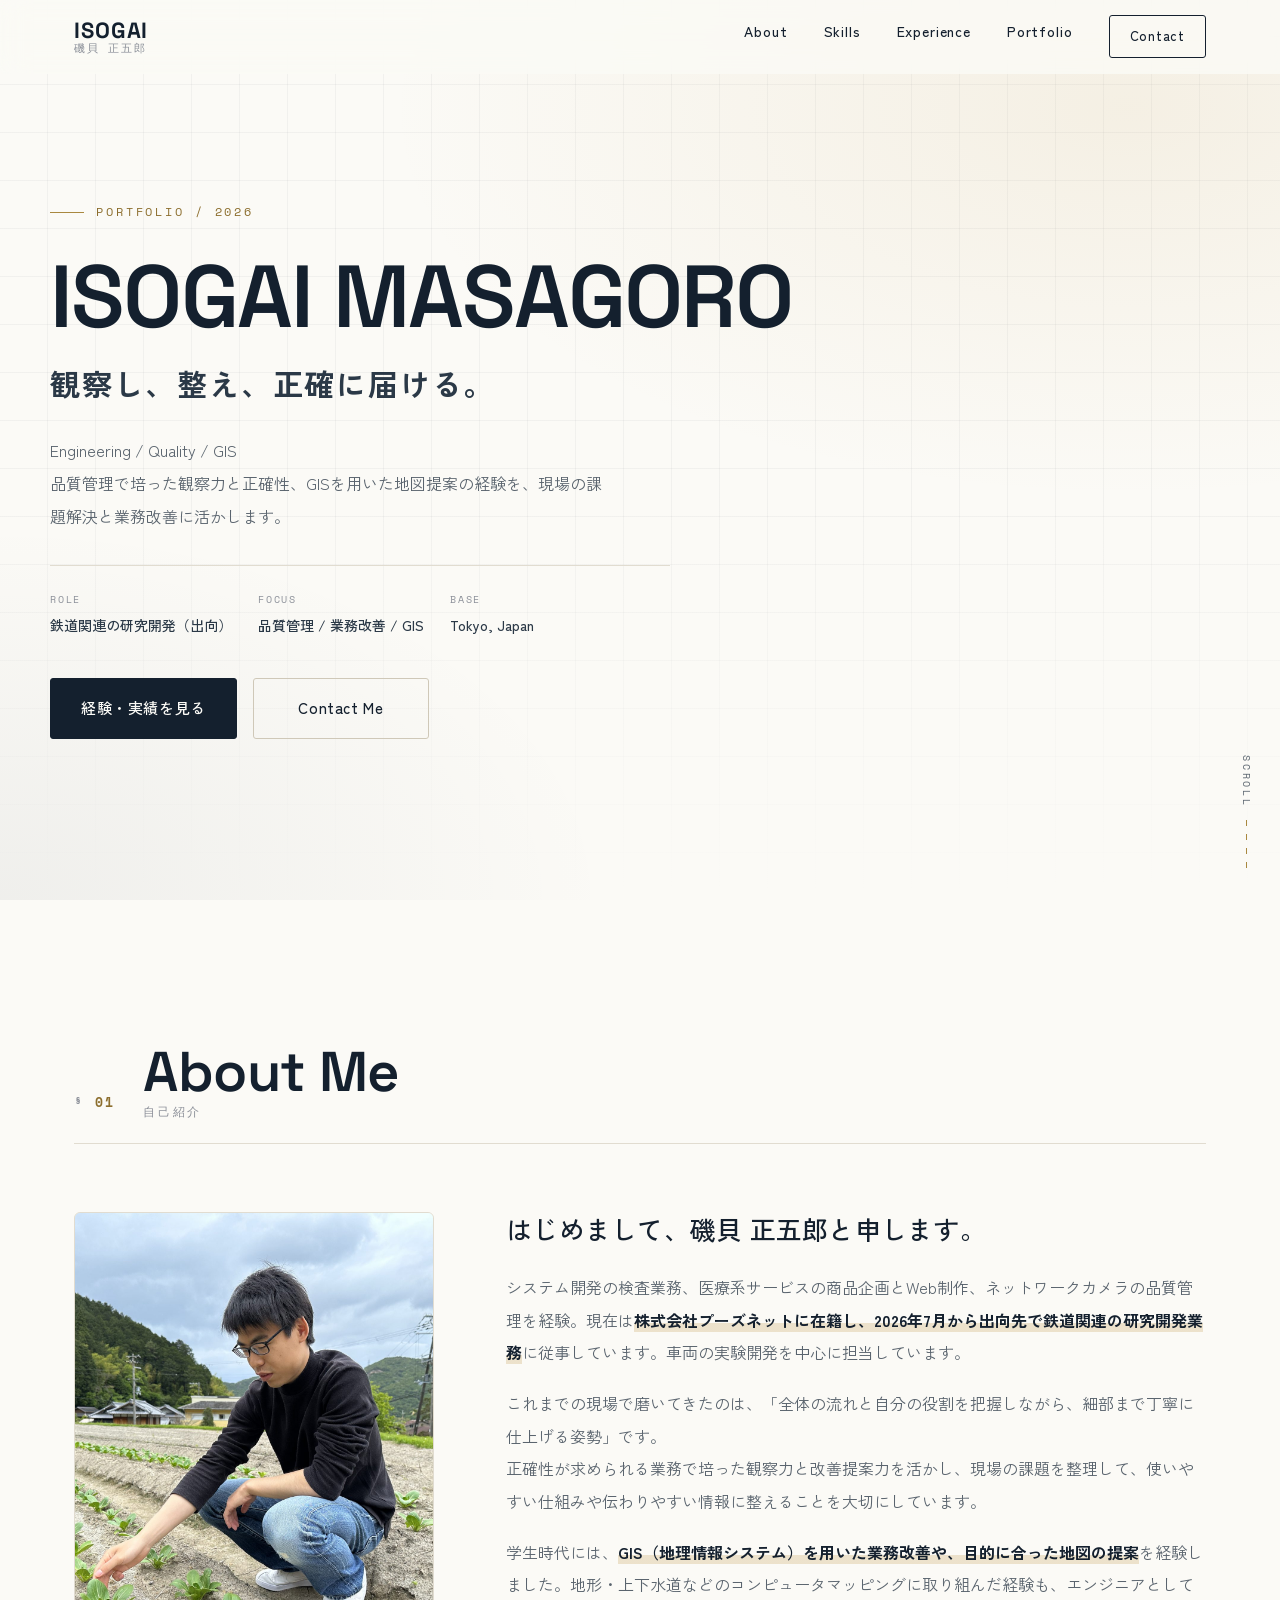
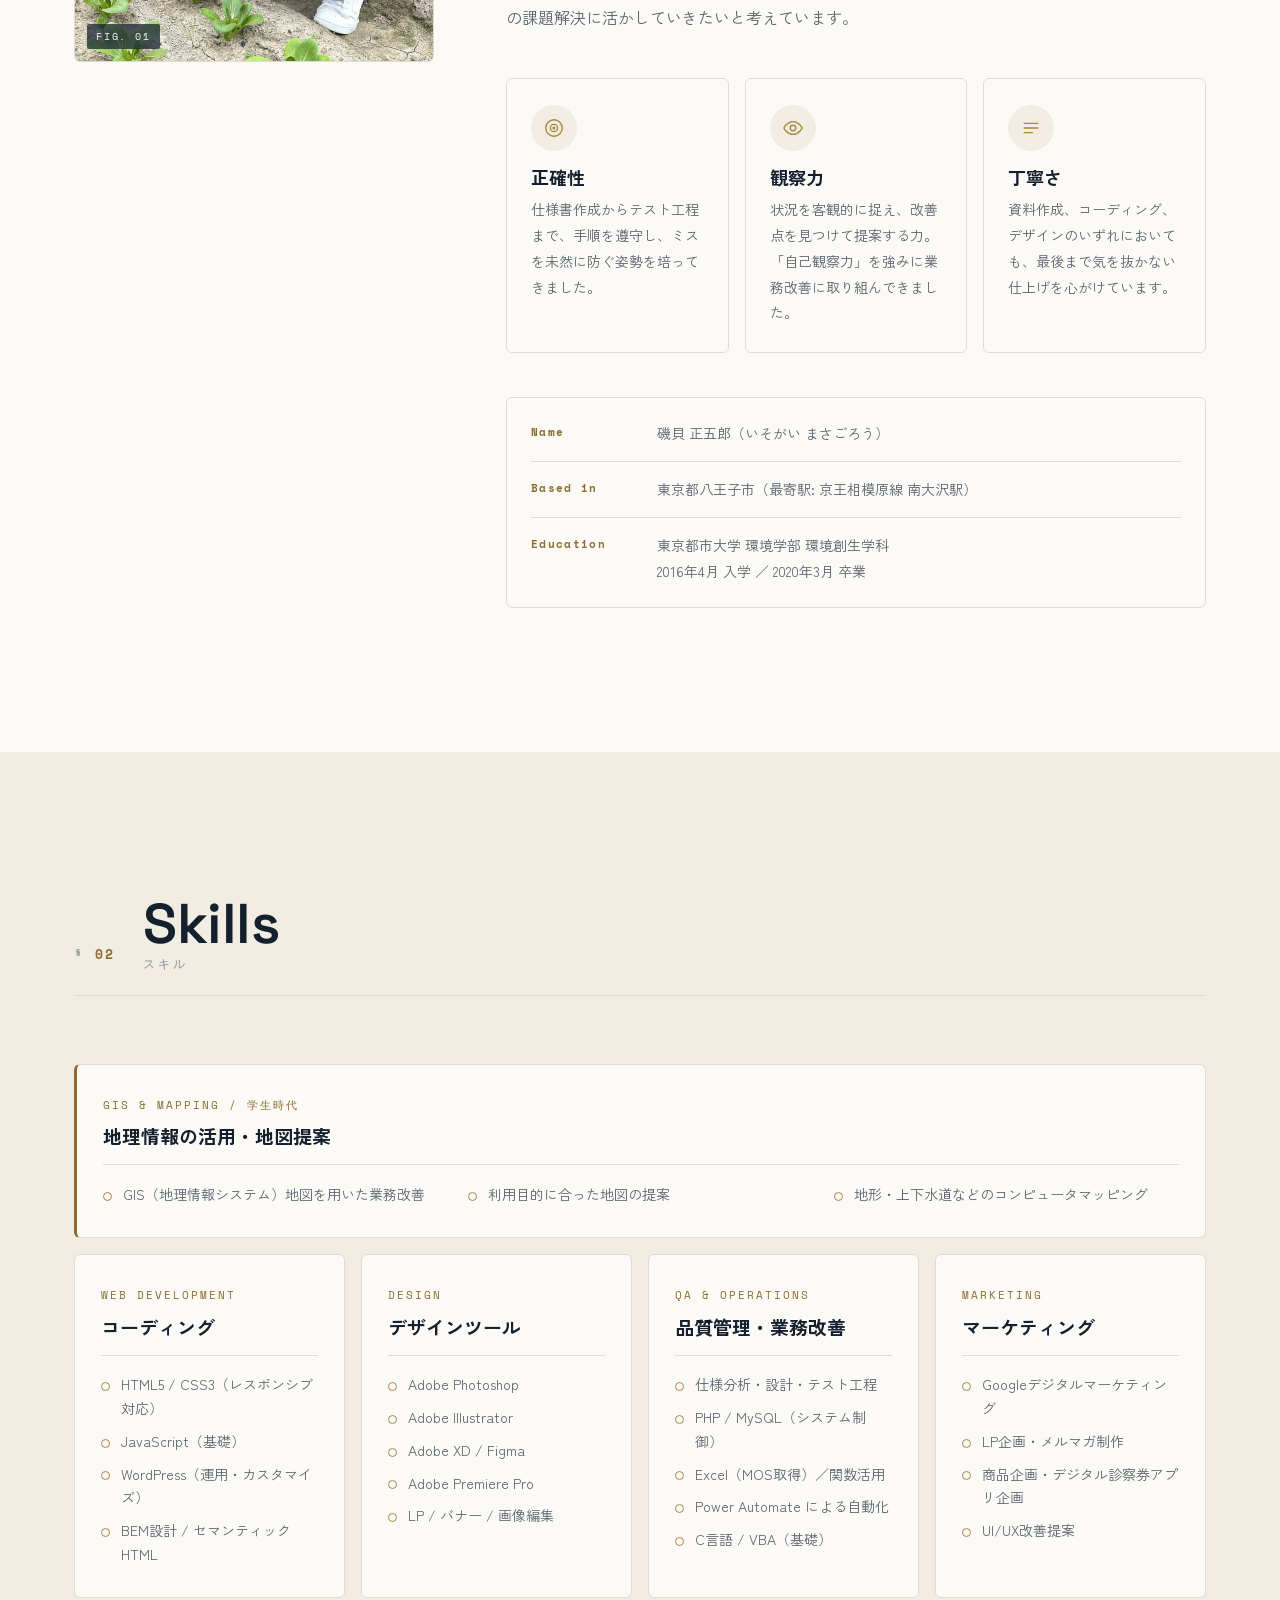
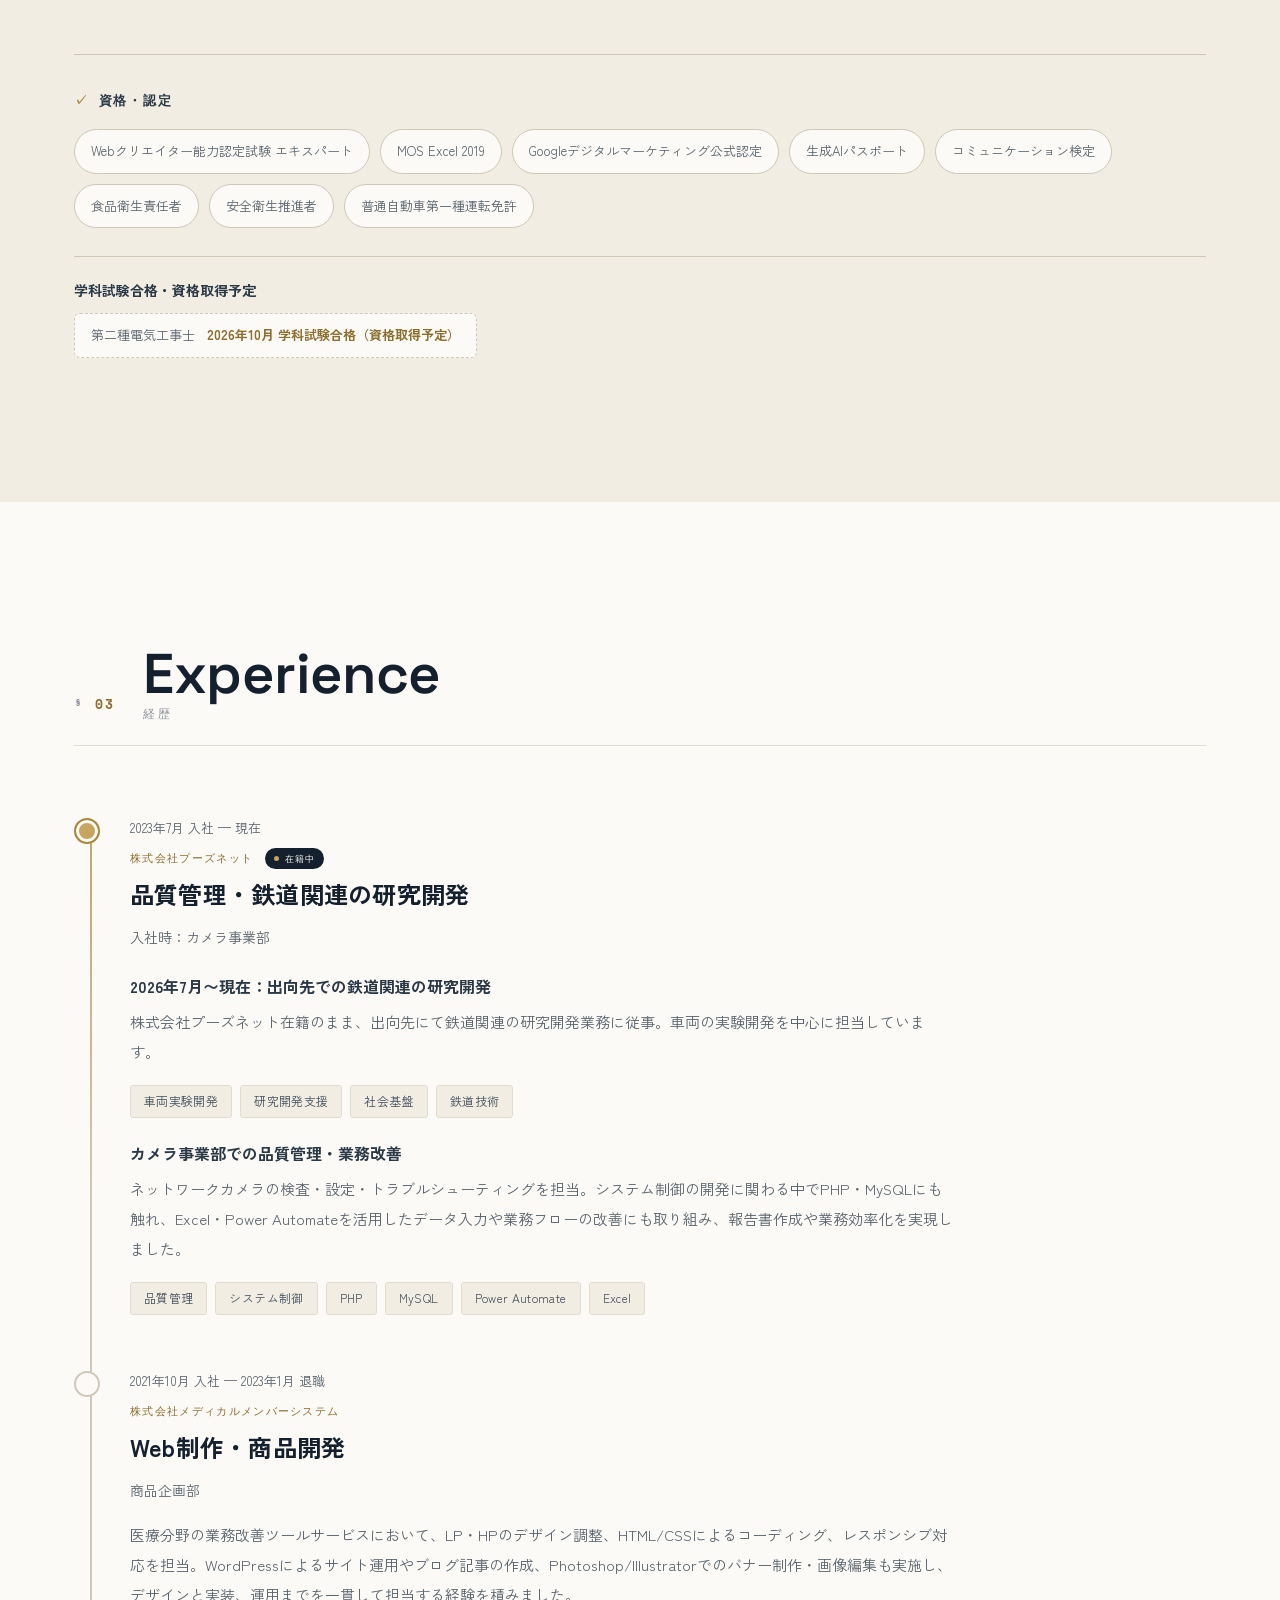
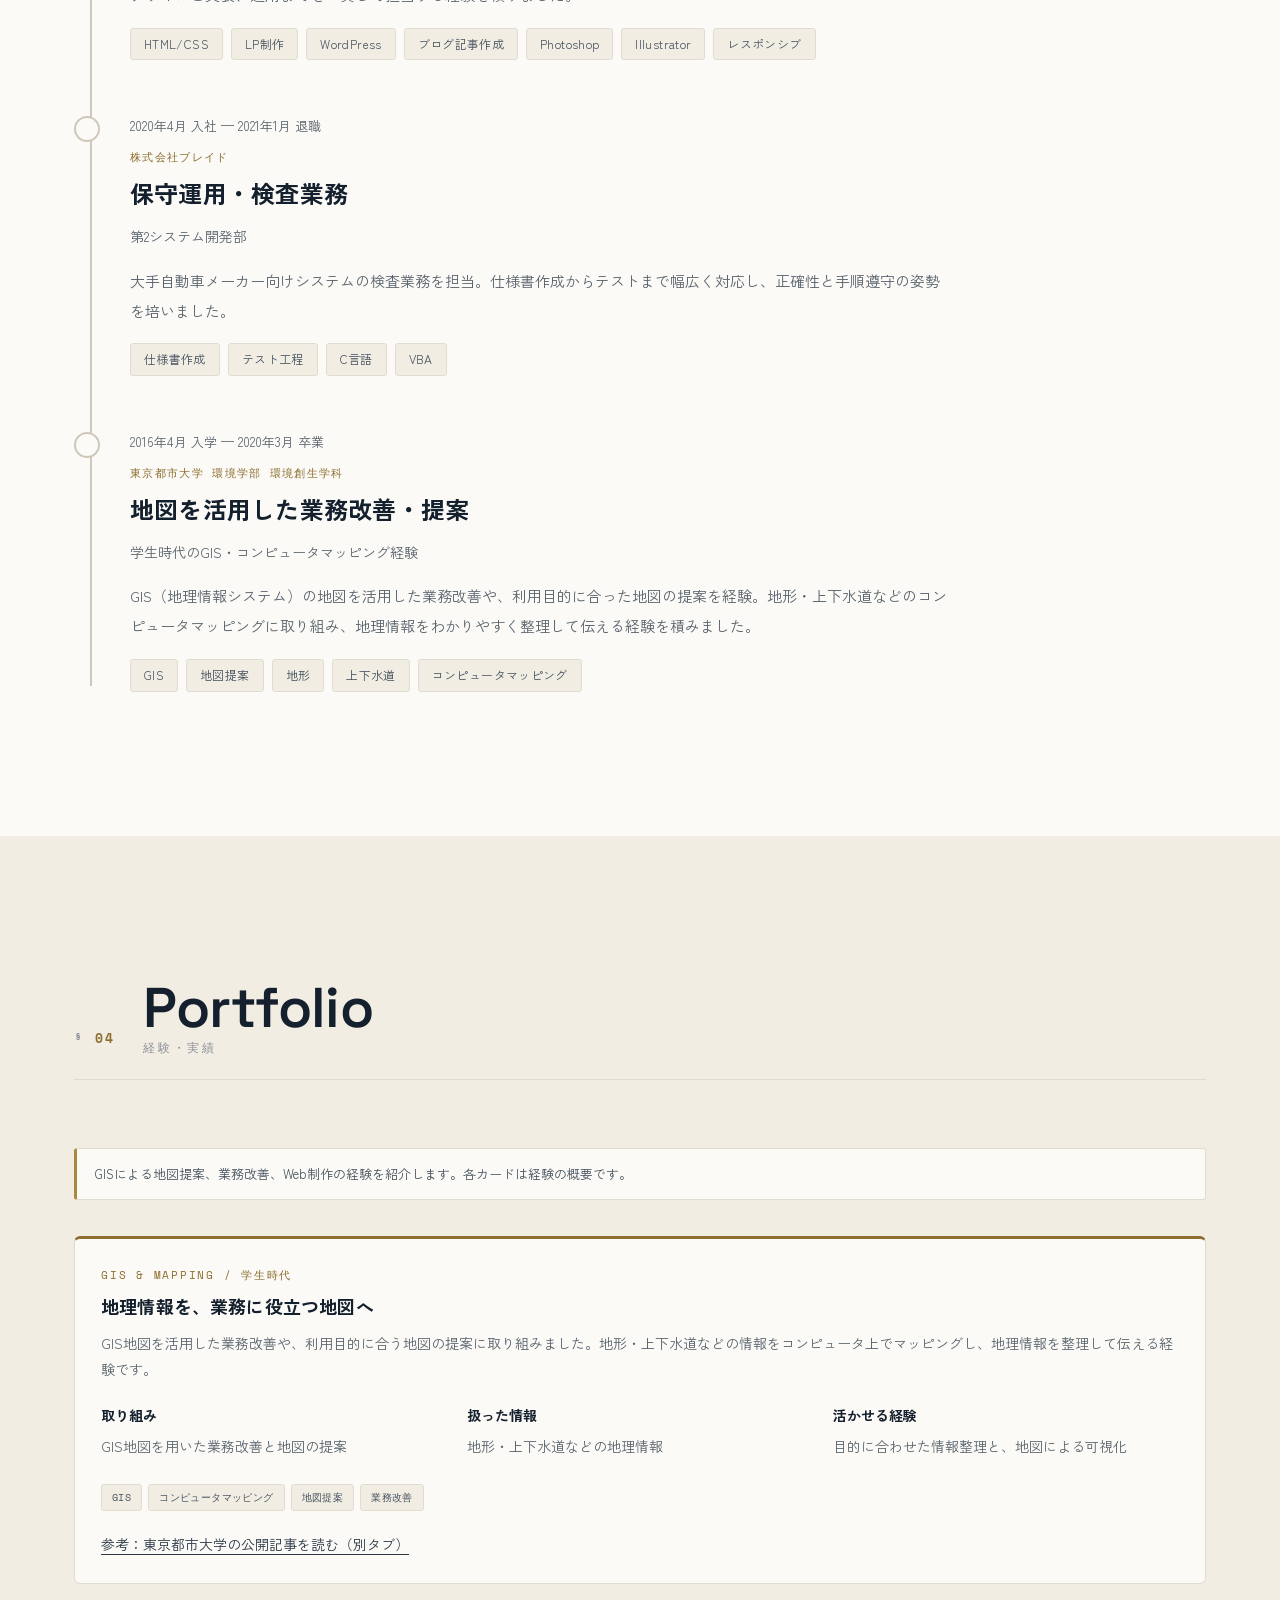
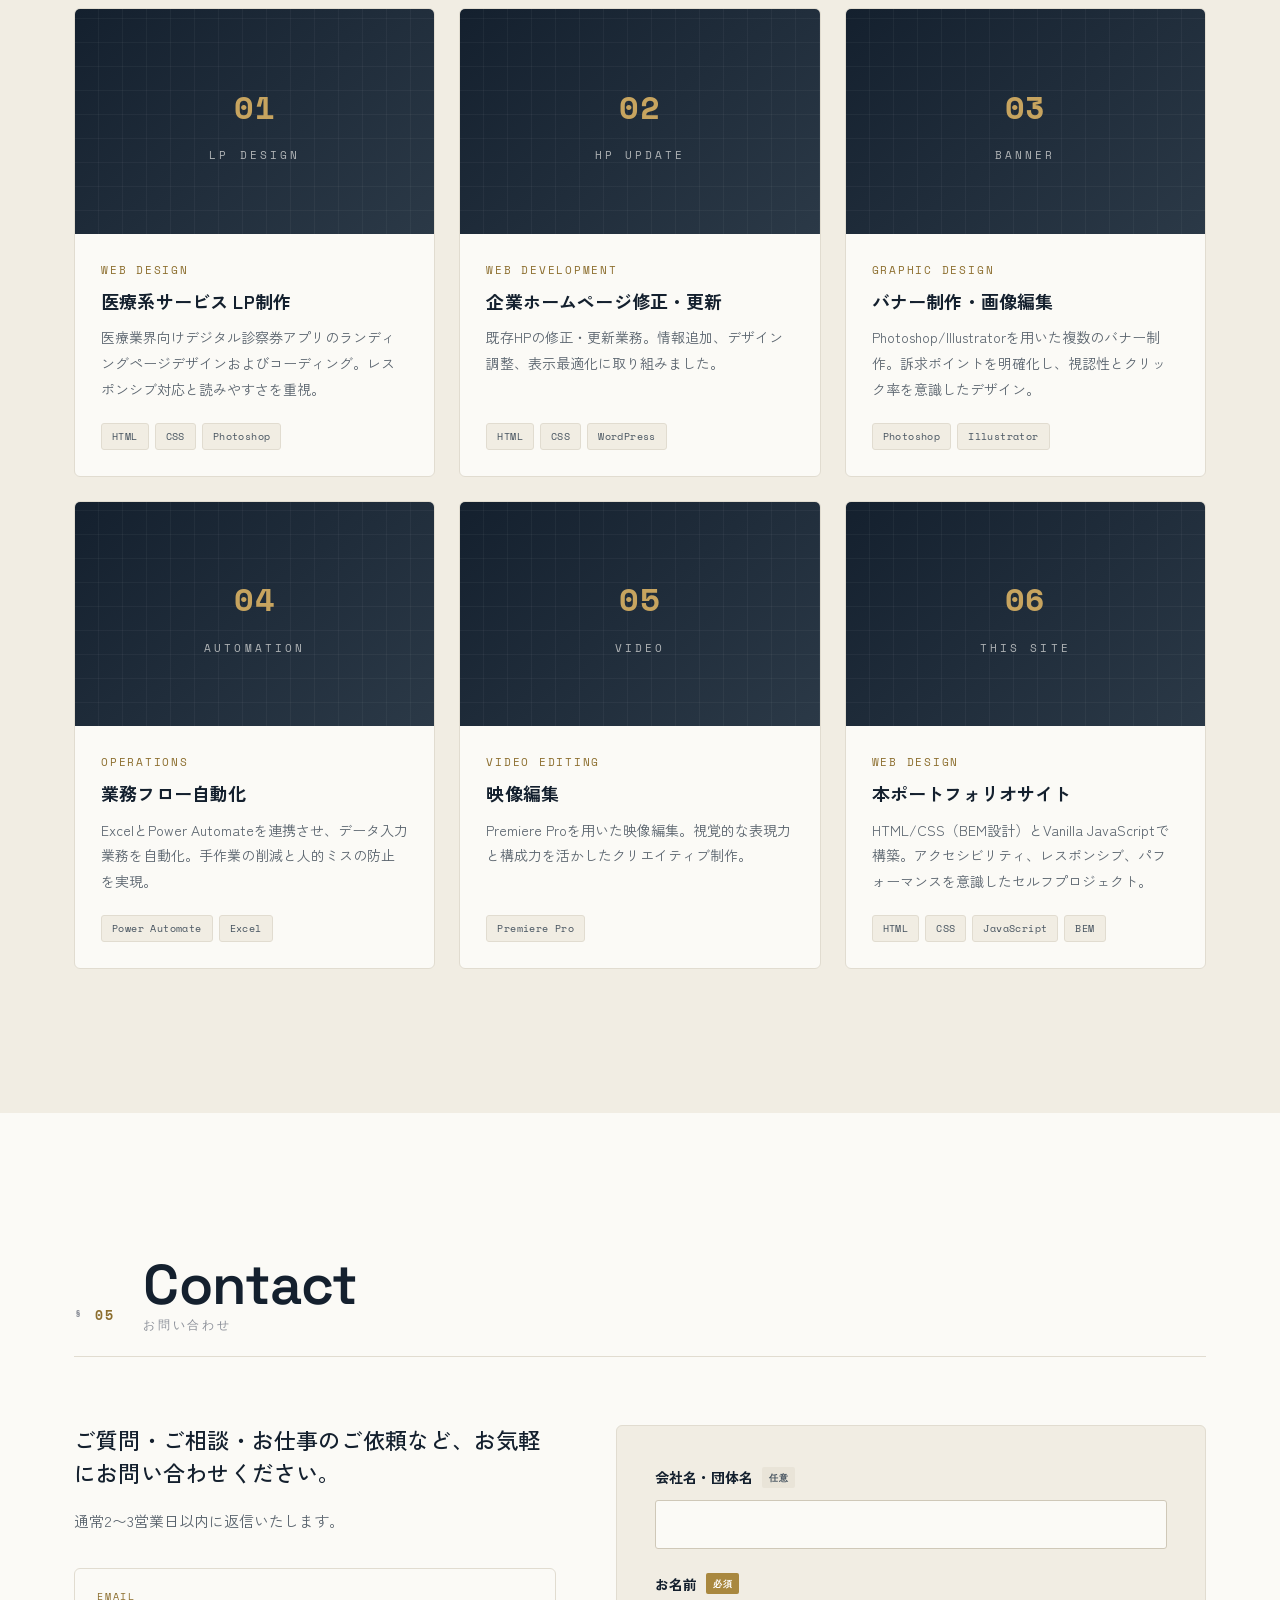
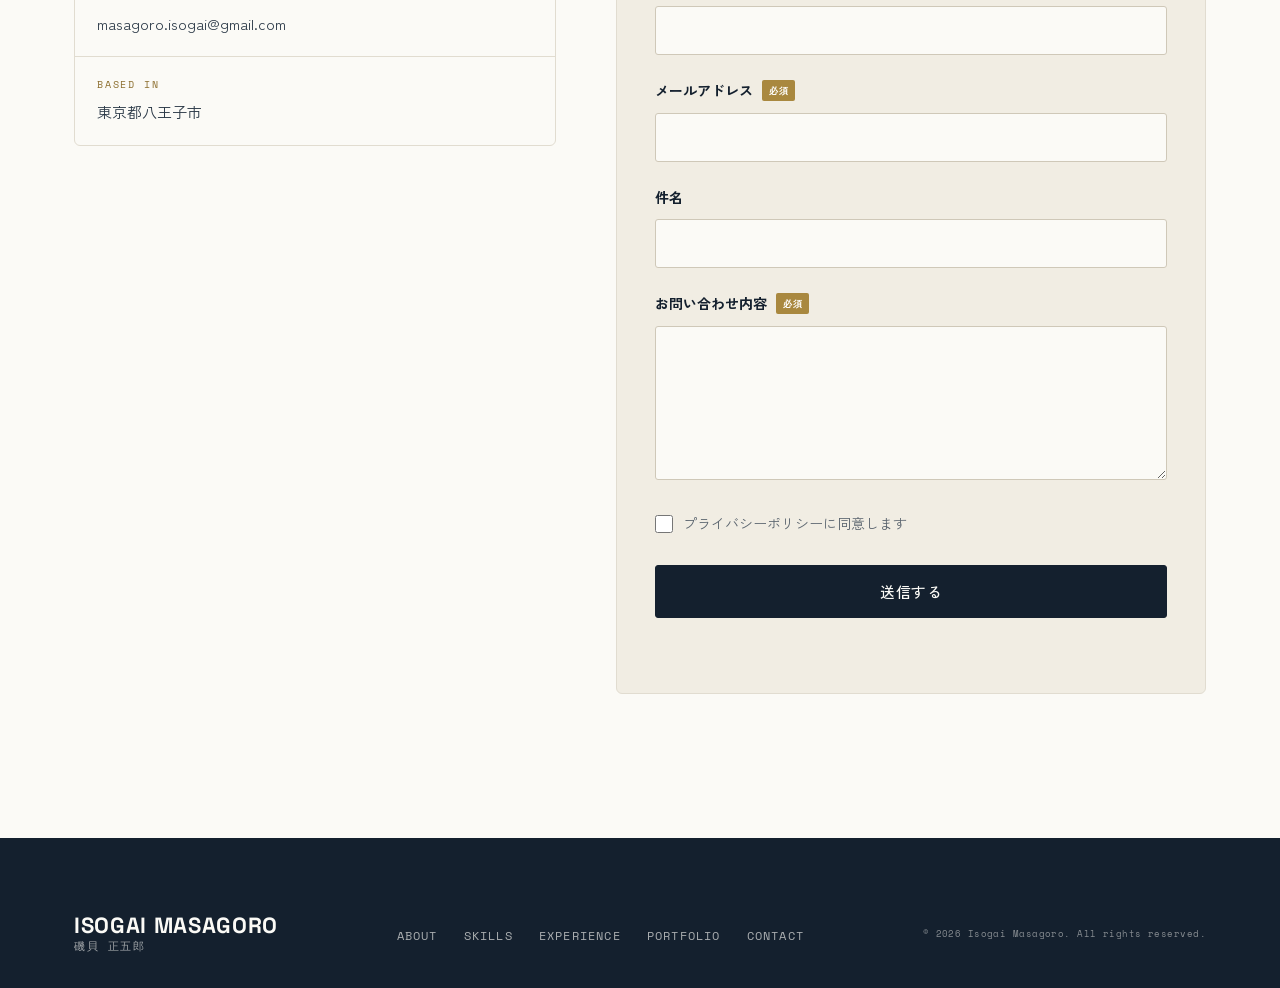
==== index.html @ bc970d32 "Update engineering portfolio with resume, GIS experience and exam status" ====
<!DOCTYPE html>
<html lang="ja">
<head>
  <meta charset="UTF-8">
  <meta name="viewport" content="width=device-width, initial-scale=1.0">
  <meta name="format-detection" content="telephone=no">
  <title>磯貝 正五郎 | Portfolio - 観察し、整え、正確に届ける。</title>
  <meta name="description" content="磯貝正五郎のエンジニア向けポートフォリオ。品質管理・業務改善、学生時代のGISを用いた地図提案・コンピュータマッピング、Web制作の経験を紹介します。">
  <meta name="author" content="Isogai Masagoro">

  <!-- OGP -->
  <meta property="og:type" content="website">
  <meta property="og:title" content="磯貝 正五郎 | Portfolio">
  <meta property="og:description" content="観察し、整え、正確に届ける。品質管理・業務改善・GISの経験を紹介。">
  <meta property="og:image" content="assets/images/ogp.png">
  <meta name="twitter:card" content="summary_large_image">

  <!-- Favicon -->
  <link rel="icon" type="image/svg+xml" href="assets/images/favicon.svg">

  <!-- Fonts -->
  <link rel="preconnect" href="https://fonts.googleapis.com">
  <link rel="preconnect" href="https://fonts.gstatic.com" crossorigin>
  <link href="https://fonts.googleapis.com/css2?family=Space+Grotesk:wght@400;500;600;700&family=Space+Mono:wght@400;700&family=Zen+Kaku+Gothic+New:wght@400;500;700&display=swap" rel="stylesheet">

  <!-- Styles -->
  <link rel="stylesheet" href="assets/css/style.css">
</head>
<body>

  <!-- ============================================
       Header
       ============================================ -->
  <header class="header" id="header">
    <div class="header__inner">
      <a href="#hero" class="header__logo">
        <span class="header__logo-en">ISOGAI</span>
        <span class="header__logo-jp">磯貝 正五郎</span>
      </a>

      <button class="header__toggle" id="navToggle" aria-label="メニューを開く" aria-expanded="false" aria-controls="globalNav">
        <span class="header__toggle-bar"></span>
        <span class="header__toggle-bar"></span>
        <span class="header__toggle-bar"></span>
      </button>

      <nav class="header__nav" id="globalNav" aria-label="グローバルナビゲーション">
        <ul class="header__nav-list">
          <li class="header__nav-item"><a href="#about" class="header__nav-link">About</a></li>
          <li class="header__nav-item"><a href="#skills" class="header__nav-link">Skills</a></li>
          <li class="header__nav-item"><a href="#experience" class="header__nav-link">Experience</a></li>
          <li class="header__nav-item"><a href="#portfolio" class="header__nav-link">Portfolio</a></li>
          <li class="header__nav-item"><a href="#contact" class="header__nav-link header__nav-link--cta">Contact</a></li>
        </ul>
      </nav>
    </div>
  </header>

  <main>

    <!-- ============================================
         Hero
         ============================================ -->
    <section class="hero" id="hero">
      <div class="hero__bg" aria-hidden="true"></div>
      <div class="hero__inner">
        <p class="hero__eyebrow">PORTFOLIO / 2026</p>
        <h1 class="hero__title">
          <span class="hero__title-en">ISOGAI MASAGORO</span>
          <span class="hero__title-jp">観察し、整え、<br class="u-sp-only">正確に届ける。</span>
        </h1>
        <p class="hero__lead">
          Engineering / Quality / GIS<br>
          品質管理で培った観察力と正確性、GISを用いた地図提案の経験を、現場の課題解決と業務改善に活かします。
        </p>
        <dl class="hero__meta">
          <div class="hero__meta-item">
            <dt class="hero__meta-key">ROLE</dt>
            <dd class="hero__meta-val">鉄道関連の研究開発（出向）</dd>
          </div>
          <div class="hero__meta-item">
            <dt class="hero__meta-key">FOCUS</dt>
            <dd class="hero__meta-val">品質管理 / 業務改善 / GIS</dd>
          </div>
          <div class="hero__meta-item">
            <dt class="hero__meta-key">BASE</dt>
            <dd class="hero__meta-val">Tokyo, Japan</dd>
          </div>
        </dl>
        <div class="hero__actions">
          <a href="#portfolio" class="button button--primary">経験・実績を見る</a>
          <a href="#contact" class="button button--outline">Contact Me</a>
        </div>
      </div>
      <a href="#about" class="hero__scroll" aria-label="次のセクションへ">
        <span class="hero__scroll-text">SCROLL</span>
        <span class="hero__scroll-line"></span>
      </a>
    </section>

    <!-- ============================================
         About
         ============================================ -->
    <section class="section about" id="about">
      <div class="section__inner">
        <header class="section__head">
          <span class="section__number">01</span>
          <h2 class="section__title">
            <span class="section__title-en">About Me</span>
            <span class="section__title-jp">自己紹介</span>
          </h2>
        </header>

        <div class="about__body">
          <div class="about__visual">
            <div class="about__photo">
              <img src="assets/images/profile.jpg" alt="磯貝 正五郎のプロフィール写真" class="about__photo-img" loading="lazy" width="1200" height="1500">
            </div>
          </div>

          <div class="about__content">
            <p class="about__lead">
              はじめまして、磯貝 正五郎と申します。
            </p>
            <p class="about__text">
              システム開発の検査業務、医療系サービスの商品企画とWeb制作、ネットワークカメラの品質管理を経験。現在は<strong>株式会社プーズネットに在籍し、2026年7月から出向先で鉄道関連の研究開発業務</strong>に従事しています。車両の実験開発を中心に担当しています。
            </p>
            <p class="about__text">
              これまでの現場で磨いてきたのは、「全体の流れと自分の役割を把握しながら、細部まで丁寧に仕上げる姿勢」です。<br>
              正確性が求められる業務で培った観察力と改善提案力を活かし、現場の課題を整理して、使いやすい仕組みや伝わりやすい情報に整えることを大切にしています。
            </p>
            <p class="about__text">
              学生時代には、<strong>GIS（地理情報システム）を用いた業務改善や、目的に合った地図の提案</strong>を経験しました。地形・上下水道などのコンピュータマッピングに取り組んだ経験も、エンジニアとしての課題解決に活かしていきたいと考えています。
            </p>

            <ul class="about__strengths">
              <li class="strength">
                <span class="strength__icon" aria-hidden="true">
                  <svg viewBox="0 0 24 24" fill="none" stroke="currentColor" stroke-width="1.5"><circle cx="12" cy="12" r="9"/><circle cx="12" cy="12" r="4"/><circle cx="12" cy="12" r="1" fill="currentColor"/></svg>
                </span>
                <h3 class="strength__title">正確性</h3>
                <p class="strength__text">仕様書作成からテスト工程まで、手順を遵守し、ミスを未然に防ぐ姿勢を培ってきました。</p>
              </li>
              <li class="strength">
                <span class="strength__icon" aria-hidden="true">
                  <svg viewBox="0 0 24 24" fill="none" stroke="currentColor" stroke-width="1.5"><path d="M2 12s3.5-7 10-7 10 7 10 7-3.5 7-10 7S2 12 2 12z"/><circle cx="12" cy="12" r="3"/></svg>
                </span>
                <h3 class="strength__title">観察力</h3>
                <p class="strength__text">状況を客観的に捉え、改善点を見つけて提案する力。「自己観察力」を強みに業務改善に取り組んできました。</p>
              </li>
              <li class="strength">
                <span class="strength__icon" aria-hidden="true">
                  <svg viewBox="0 0 24 24" fill="none" stroke="currentColor" stroke-width="1.5"><path d="M4 7h16M4 12h16M4 17h10"/></svg>
                </span>
                <h3 class="strength__title">丁寧さ</h3>
                <p class="strength__text">資料作成、コーディング、デザインのいずれにおいても、最後まで気を抜かない仕上げを心がけています。</p>
              </li>
            </ul>

            <dl class="about__profile">
              <div class="about__profile-row">
                <dt>Name</dt>
                <dd>磯貝 正五郎（いそがい まさごろう）</dd>
              </div>
              <div class="about__profile-row">
                <dt>Based in</dt>
                <dd>東京都八王子市（最寄駅: 京王相模原線 南大沢駅）</dd>
              </div>
              <div class="about__profile-row">
                <dt>Education</dt>
                <dd>東京都市大学 環境学部 環境創生学科<br><time datetime="2016-04">2016年4月</time> 入学 ／ <time datetime="2020-03">2020年3月</time> 卒業</dd>
              </div>
            </dl>
          </div>
        </div>
      </div>
    </section>

    <!-- ============================================
         Skills
         ============================================ -->
    <section class="section skills" id="skills">
      <div class="section__inner">
        <header class="section__head">
          <span class="section__number">02</span>
          <h2 class="section__title">
            <span class="section__title-en">Skills</span>
            <span class="section__title-jp">スキル</span>
          </h2>
        </header>

        <div class="skills__grid">
          <div class="skill-card skill-card--gis">
            <p class="skill-card__category">GIS &amp; Mapping / 学生時代</p>
            <h3 class="skill-card__title">地理情報の活用・地図提案</h3>
            <ul class="skill-card__list">
              <li>GIS（地理情報システム）地図を用いた業務改善</li>
              <li>利用目的に合った地図の提案</li>
              <li>地形・上下水道などのコンピュータマッピング</li>
            </ul>
          </div>

          <div class="skill-card">
            <p class="skill-card__category">Web Development</p>
            <h3 class="skill-card__title">コーディング</h3>
            <ul class="skill-card__list">
              <li>HTML5 / CSS3（レスポンシブ対応）</li>
              <li>JavaScript（基礎）</li>
              <li>WordPress（運用・カスタマイズ）</li>
              <li>BEM設計 / セマンティックHTML</li>
            </ul>
          </div>

          <div class="skill-card">
            <p class="skill-card__category">Design</p>
            <h3 class="skill-card__title">デザインツール</h3>
            <ul class="skill-card__list">
              <li>Adobe Photoshop</li>
              <li>Adobe Illustrator</li>
              <li>Adobe XD / Figma</li>
              <li>Adobe Premiere Pro</li>
              <li>LP / バナー / 画像編集</li>
            </ul>
          </div>

          <div class="skill-card">
            <p class="skill-card__category">QA &amp; Operations</p>
            <h3 class="skill-card__title">品質管理・業務改善</h3>
            <ul class="skill-card__list">
              <li>仕様分析・設計・テスト工程</li>
              <li>PHP / MySQL（システム制御）</li>
              <li>Excel（MOS取得）／関数活用</li>
              <li>Power Automate による自動化</li>
              <li>C言語 / VBA（基礎）</li>
            </ul>
          </div>

          <div class="skill-card">
            <p class="skill-card__category">Marketing</p>
            <h3 class="skill-card__title">マーケティング</h3>
            <ul class="skill-card__list">
              <li>Googleデジタルマーケティング</li>
              <li>LP企画・メルマガ制作</li>
              <li>商品企画・デジタル診察券アプリ企画</li>
              <li>UI/UX改善提案</li>
            </ul>
          </div>
        </div>

        <div class="skills__certs">
          <h3 class="skills__certs-title">資格・認定</h3>
          <ul class="skills__certs-list">
            <li class="cert-badge">Webクリエイター能力認定試験 エキスパート</li>
            <li class="cert-badge">MOS Excel 2019</li>
            <li class="cert-badge">Googleデジタルマーケティング公式認定</li>
            <li class="cert-badge">生成AIパスポート</li>
            <li class="cert-badge">コミュニケーション検定</li>
            <li class="cert-badge">食品衛生責任者</li>
            <li class="cert-badge">安全衛生推進者</li>
            <li class="cert-badge">普通自動車第一種運転免許</li>
          </ul>
          <div class="skills__planned">
            <h4 class="skills__planned-title">学科試験合格・資格取得予定</h4>
            <ul class="skills__certs-list">
              <li class="cert-badge cert-badge--planned">第二種電気工事士 <span class="cert-badge__status"><time datetime="2026-10">2026年10月</time> 学科試験合格（資格取得予定）</span></li>
            </ul>
          </div>
        </div>
      </div>
    </section>

    <!-- ============================================
         Experience
         ============================================ -->
    <section class="section experience" id="experience">
      <div class="section__inner">
        <header class="section__head">
          <span class="section__number">03</span>
          <h2 class="section__title">
            <span class="section__title-en">Experience</span>
            <span class="section__title-jp">経歴</span>
          </h2>
        </header>

        <ol class="timeline">
          <li class="timeline__item timeline__item--current">
            <div class="timeline__body">
              <p class="timeline__period"><time datetime="2023-07">2023年7月</time> 入社 — 現在</p>
              <p class="timeline__company">株式会社プーズネット<span class="timeline__now">在籍中</span></p>
              <h3 class="timeline__role">品質管理・鉄道関連の研究開発</h3>
              <p class="timeline__assignment">入社時：カメラ事業部</p>
              <h4 class="timeline__subheading"><time datetime="2026-07">2026年7月</time>〜現在：出向先での鉄道関連の研究開発</h4>
              <p class="timeline__description">
                株式会社プーズネット在籍のまま、出向先にて鉄道関連の研究開発業務に従事。車両の実験開発を中心に担当しています。
              </p>
              <ul class="timeline__tags">
                <li>車両実験開発</li>
                <li>研究開発支援</li>
                <li>社会基盤</li>
                <li>鉄道技術</li>
              </ul>
              <h4 class="timeline__subheading">カメラ事業部での品質管理・業務改善</h4>
              <p class="timeline__description">
                ネットワークカメラの検査・設定・トラブルシューティングを担当。システム制御の開発に関わる中でPHP・MySQLにも触れ、Excel・Power Automateを活用したデータ入力や業務フローの改善にも取り組み、報告書作成や業務効率化を実現しました。
              </p>
              <ul class="timeline__tags">
                <li>品質管理</li>
                <li>システム制御</li>
                <li>PHP</li>
                <li>MySQL</li>
                <li>Power Automate</li>
                <li>Excel</li>
              </ul>
            </div>
          </li>

          <li class="timeline__item">
            <div class="timeline__body">
              <p class="timeline__period"><time datetime="2021-10">2021年10月</time> 入社 — <time datetime="2023-01">2023年1月</time> 退職</p>
              <p class="timeline__company">株式会社メディカルメンバーシステム</p>
              <h3 class="timeline__role">Web制作・商品開発</h3>
              <p class="timeline__assignment">商品企画部</p>
              <p class="timeline__description">
                医療分野の業務改善ツールサービスにおいて、LP・HPのデザイン調整、HTML/CSSによるコーディング、レスポンシブ対応を担当。WordPressによるサイト運用やブログ記事の作成、Photoshop/Illustratorでのバナー制作・画像編集も実施し、デザインと実装、運用までを一貫して担当する経験を積みました。
              </p>
              <ul class="timeline__tags">
                <li>HTML/CSS</li>
                <li>LP制作</li>
                <li>WordPress</li>
                <li>ブログ記事作成</li>
                <li>Photoshop</li>
                <li>Illustrator</li>
                <li>レスポンシブ</li>
              </ul>
            </div>
          </li>

          <li class="timeline__item">
            <div class="timeline__body">
              <p class="timeline__period"><time datetime="2020-04">2020年4月</time> 入社 — <time datetime="2021-01">2021年1月</time> 退職</p>
              <p class="timeline__company">株式会社ブレイド</p>
              <h3 class="timeline__role">保守運用・検査業務</h3>
              <p class="timeline__assignment">第2システム開発部</p>
              <p class="timeline__description">
                大手自動車メーカー向けシステムの検査業務を担当。仕様書作成からテストまで幅広く対応し、正確性と手順遵守の姿勢を培いました。
              </p>
              <ul class="timeline__tags">
                <li>仕様書作成</li>
                <li>テスト工程</li>
                <li>C言語</li>
                <li>VBA</li>
              </ul>
            </div>
          </li>

          <li class="timeline__item">
            <div class="timeline__body">
              <p class="timeline__period"><time datetime="2016-04">2016年4月</time> 入学 — <time datetime="2020-03">2020年3月</time> 卒業</p>
              <p class="timeline__company">東京都市大学 環境学部 環境創生学科</p>
              <h3 class="timeline__role">地図を活用した業務改善・提案</h3>
              <p class="timeline__assignment">学生時代のGIS・コンピュータマッピング経験</p>
              <p class="timeline__description">
                GIS（地理情報システム）の地図を活用した業務改善や、利用目的に合った地図の提案を経験。地形・上下水道などのコンピュータマッピングに取り組み、地理情報をわかりやすく整理して伝える経験を積みました。
              </p>
              <ul class="timeline__tags">
                <li>GIS</li>
                <li>地図提案</li>
                <li>地形</li>
                <li>上下水道</li>
                <li>コンピュータマッピング</li>
              </ul>
            </div>
          </li>
        </ol>
      </div>
    </section>

    <!-- ============================================
         Portfolio
         ============================================ -->
    <section class="section portfolio" id="portfolio">
      <div class="section__inner">
        <header class="section__head">
          <span class="section__number">04</span>
          <h2 class="section__title">
            <span class="section__title-en">Portfolio</span>
            <span class="section__title-jp">経験・実績</span>
          </h2>
        </header>

        <p class="portfolio__note">
          GISによる地図提案、業務改善、Web制作の経験を紹介します。各カードは経験の概要です。
        </p>

        <ul class="portfolio__grid">
          <li class="work-card work-card--gis">
            <div class="work-card__body">
              <p class="work-card__category">GIS &amp; Mapping / 学生時代</p>
              <h3 class="work-card__title">地理情報を、業務に役立つ地図へ</h3>
              <p class="work-card__text">
                GIS地図を活用した業務改善や、利用目的に合う地図の提案に取り組みました。地形・上下水道などの情報をコンピュータ上でマッピングし、地理情報を整理して伝える経験です。
              </p>
              <dl class="work-card__details">
                <div>
                  <dt>取り組み</dt>
                  <dd>GIS地図を用いた業務改善と地図の提案</dd>
                </div>
                <div>
                  <dt>扱った情報</dt>
                  <dd>地形・上下水道などの地理情報</dd>
                </div>
                <div>
                  <dt>活かせる経験</dt>
                  <dd>目的に合わせた情報整理と、地図による可視化</dd>
                </div>
              </dl>
              <ul class="work-card__tags">
                <li>GIS</li><li>コンピュータマッピング</li><li>地図提案</li><li>業務改善</li>
              </ul>
              <a class="work-card__source" href="https://www.chiiki.tcu.ac.jp/report/20190117-3905.php" target="_blank" rel="noopener noreferrer">参考：東京都市大学の公開記事を読む（別タブ）</a>
            </div>
          </li>

          <!-- Work 1 -->
          <li class="work-card">
            <div class="work-card__thumb">
              <div class="work-card__placeholder" aria-hidden="true">
                <span class="work-card__placeholder-no">01</span>
                <span class="work-card__placeholder-label">LP DESIGN</span>
              </div>
            </div>
            <div class="work-card__body">
              <p class="work-card__category">Web Design</p>
              <h3 class="work-card__title">医療系サービス LP制作</h3>
              <p class="work-card__text">
                医療業界向けデジタル診察券アプリのランディングページデザインおよびコーディング。レスポンシブ対応と読みやすさを重視。
              </p>
              <ul class="work-card__tags">
                <li>HTML</li><li>CSS</li><li>Photoshop</li>
              </ul>
            </div>
          </li>

          <!-- Work 2 -->
          <li class="work-card">
            <div class="work-card__thumb">
              <div class="work-card__placeholder" aria-hidden="true">
                <span class="work-card__placeholder-no">02</span>
                <span class="work-card__placeholder-label">HP UPDATE</span>
              </div>
            </div>
            <div class="work-card__body">
              <p class="work-card__category">Web Development</p>
              <h3 class="work-card__title">企業ホームページ修正・更新</h3>
              <p class="work-card__text">
                既存HPの修正・更新業務。情報追加、デザイン調整、表示最適化に取り組みました。
              </p>
              <ul class="work-card__tags">
                <li>HTML</li><li>CSS</li><li>WordPress</li>
              </ul>
            </div>
          </li>

          <!-- Work 3 -->
          <li class="work-card">
            <div class="work-card__thumb">
              <div class="work-card__placeholder" aria-hidden="true">
                <span class="work-card__placeholder-no">03</span>
                <span class="work-card__placeholder-label">BANNER</span>
              </div>
            </div>
            <div class="work-card__body">
              <p class="work-card__category">Graphic Design</p>
              <h3 class="work-card__title">バナー制作・画像編集</h3>
              <p class="work-card__text">
                Photoshop/Illustratorを用いた複数のバナー制作。訴求ポイントを明確化し、視認性とクリック率を意識したデザイン。
              </p>
              <ul class="work-card__tags">
                <li>Photoshop</li><li>Illustrator</li>
              </ul>
            </div>
          </li>

          <!-- Work 4 -->
          <li class="work-card">
            <div class="work-card__thumb">
              <div class="work-card__placeholder" aria-hidden="true">
                <span class="work-card__placeholder-no">04</span>
                <span class="work-card__placeholder-label">AUTOMATION</span>
              </div>
            </div>
            <div class="work-card__body">
              <p class="work-card__category">Operations</p>
              <h3 class="work-card__title">業務フロー自動化</h3>
              <p class="work-card__text">
                ExcelとPower Automateを連携させ、データ入力業務を自動化。手作業の削減と人的ミスの防止を実現。
              </p>
              <ul class="work-card__tags">
                <li>Power Automate</li><li>Excel</li>
              </ul>
            </div>
          </li>

          <!-- Work 5 -->
          <li class="work-card">
            <div class="work-card__thumb">
              <div class="work-card__placeholder" aria-hidden="true">
                <span class="work-card__placeholder-no">05</span>
                <span class="work-card__placeholder-label">VIDEO</span>
              </div>
            </div>
            <div class="work-card__body">
              <p class="work-card__category">Video Editing</p>
              <h3 class="work-card__title">映像編集</h3>
              <p class="work-card__text">
                Premiere Proを用いた映像編集。視覚的な表現力と構成力を活かしたクリエイティブ制作。
              </p>
              <ul class="work-card__tags">
                <li>Premiere Pro</li>
              </ul>
            </div>
          </li>

          <!-- Work 6 -->
          <li class="work-card">
            <div class="work-card__thumb">
              <div class="work-card__placeholder" aria-hidden="true">
                <span class="work-card__placeholder-no">06</span>
                <span class="work-card__placeholder-label">THIS SITE</span>
              </div>
            </div>
            <div class="work-card__body">
              <p class="work-card__category">Web Design</p>
              <h3 class="work-card__title">本ポートフォリオサイト</h3>
              <p class="work-card__text">
                HTML/CSS（BEM設計）とVanilla JavaScriptで構築。アクセシビリティ、レスポンシブ、パフォーマンスを意識したセルフプロジェクト。
              </p>
              <ul class="work-card__tags">
                <li>HTML</li><li>CSS</li><li>JavaScript</li><li>BEM</li>
              </ul>
            </div>
          </li>
        </ul>
      </div>
    </section>

    <!-- ============================================
         Contact
         ============================================ -->
    <section class="section contact" id="contact">
      <div class="section__inner">
        <header class="section__head">
          <span class="section__number">05</span>
          <h2 class="section__title">
            <span class="section__title-en">Contact</span>
            <span class="section__title-jp">お問い合わせ</span>
          </h2>
        </header>

        <div class="contact__body">
          <div class="contact__intro">
            <p class="contact__lead">
              ご質問・ご相談・お仕事のご依頼など、お気軽にお問い合わせください。
            </p>
            <p class="contact__text">
              通常2〜3営業日以内に返信いたします。
            </p>
            <ul class="contact__info">
              <li class="contact__info-item">
                <span class="contact__info-label">Email</span>
                <a href="mailto:masagoro.isogai@gmail.com" class="contact__info-value">masagoro.isogai@gmail.com</a>
              </li>
              <li class="contact__info-item">
                <span class="contact__info-label">Based in</span>
                <span class="contact__info-value">東京都八王子市</span>
              </li>
            </ul>
          </div>

          <!--
            お問い合わせフォーム
            ホスティング先に応じて以下のいずれかを有効化してください。
            ・Netlify Forms: <form> に data-netlify="true" を付与（現状の設定）
            ・Formspree: action="https://formspree.io/f/YOUR_FORM_ID" に変更
          -->
          <form class="contact__form" name="contact" method="POST" data-netlify="true" netlify-honeypot="bot-field">
            <input type="hidden" name="form-name" value="contact">
            <p class="contact__form-hidden">
              <label>このフィールドは入力しないでください: <input name="bot-field"></label>
            </p>

            <div class="form-field">
              <label for="company" class="form-field__label">会社名・団体名 <span class="form-field__optional">任意</span></label>
              <input type="text" id="company" name="company" class="form-field__input" autocomplete="organization">
            </div>

            <div class="form-field">
              <label for="name" class="form-field__label">お名前 <span class="form-field__required">必須</span></label>
              <input type="text" id="name" name="name" class="form-field__input" required autocomplete="name">
            </div>

            <div class="form-field">
              <label for="email" class="form-field__label">メールアドレス <span class="form-field__required">必須</span></label>
              <input type="email" id="email" name="email" class="form-field__input" required autocomplete="email">
            </div>

            <div class="form-field">
              <label for="subject" class="form-field__label">件名</label>
              <input type="text" id="subject" name="subject" class="form-field__input">
            </div>

            <div class="form-field">
              <label for="message" class="form-field__label">お問い合わせ内容 <span class="form-field__required">必須</span></label>
              <textarea id="message" name="message" class="form-field__textarea" rows="6" required></textarea>
            </div>

            <div class="form-field form-field--check">
              <label class="form-check">
                <input type="checkbox" name="privacy" required class="form-check__input">
                <span class="form-check__text">プライバシーポリシーに同意します</span>
              </label>
            </div>

            <button type="submit" class="button button--primary button--full">送信する</button>
            <p class="contact__form-note" id="formNote" role="status"></p>
          </form>
        </div>
      </div>
    </section>

  </main>

  <!-- ============================================
       Footer
       ============================================ -->
  <footer class="footer">
    <div class="footer__inner">
      <a href="#hero" class="footer__logo">
        <span class="footer__logo-en">ISOGAI MASAGORO</span>
        <span class="footer__logo-jp">磯貝 正五郎</span>
      </a>

      <nav class="footer__nav" aria-label="フッターナビゲーション">
        <ul class="footer__nav-list">
          <li><a href="#about" class="footer__nav-link">About</a></li>
          <li><a href="#skills" class="footer__nav-link">Skills</a></li>
          <li><a href="#experience" class="footer__nav-link">Experience</a></li>
          <li><a href="#portfolio" class="footer__nav-link">Portfolio</a></li>
          <li><a href="#contact" class="footer__nav-link">Contact</a></li>
        </ul>
      </nav>

      <p class="footer__copy">
        <small>&copy; <span id="year">2026</span> Isogai Masagoro. All rights reserved.</small>
      </p>
    </div>
  </footer>

  <!-- Page Top Button -->
  <button class="page-top" id="pageTop" aria-label="ページトップへ戻る">
    <svg viewBox="0 0 24 24" fill="none" stroke="currentColor" stroke-width="2" aria-hidden="true">
      <polyline points="18 15 12 9 6 15"></polyline>
    </svg>
  </button>

  <!-- Scripts -->
  <script src="assets/js/main.js" defer></script>
</body>
</html>
---- assets/css/style.css ----
@charset "UTF-8";

/* ============================================
   Design Tokens
   "Precision engineering for the web"
   Rail-navy + brass on warm paper.
   ============================================ */
:root {
  /* Colors */
  --paper: #FBFAF6;
  --paper-2: #F1EDE3;
  --paper-3: #E9E4D8;
  --ink: #14202E;
  --ink-2: #2B3947;
  --ink-3: #46535F;
  --text: #283440;
  --text-sub: #5A646E;
  --text-mute: #8C9099;
  --line: #E1DCD0;
  --line-strong: #CFC8B8;
  --brass: #8C6E2E;          /* small text / labels (AA on paper) */
  --brass-2: #A9883F;        /* mid */
  --brass-bright: #C7A45F;   /* decorative fills / lines */
  --white: #FFFFFF;
  --ink-line: #243343;       /* hairline on dark */
  --error: #B23B2E;
  --success: #1F6E54;

  /* Typography */
  --font-display: "Space Grotesk", "Zen Kaku Gothic New", sans-serif;
  --font-jp: "Zen Kaku Gothic New", "Hiragino Kaku Gothic ProN", "Yu Gothic", sans-serif;
  --font-mono: "Space Mono", "SFMono-Regular", Consolas, monospace;

  /* Layout */
  --container-max: 1180px;
  --container-px: 24px;

  /* Spacing */
  --space-xs: 0.5rem;
  --space-sm: 1rem;
  --space-md: 1.5rem;
  --space-lg: 2.5rem;
  --space-xl: 4rem;
  --space-2xl: 6rem;

  /* Effects */
  --radius-sm: 3px;
  --radius-md: 6px;
  --radius-lg: 14px;
  --shadow-sm: 0 1px 2px rgba(20, 32, 46, 0.05), 0 2px 6px rgba(20, 32, 46, 0.05);
  --shadow-md: 0 6px 18px rgba(20, 32, 46, 0.09), 0 2px 6px rgba(20, 32, 46, 0.05);
  --shadow-lg: 0 18px 44px rgba(20, 32, 46, 0.12), 0 6px 14px rgba(20, 32, 46, 0.06);
  --ease-out: cubic-bezier(0.22, 1, 0.36, 1);
  --transition-base: 0.32s var(--ease-out);
  --transition-fast: 0.18s var(--ease-out);
}

/* ============================================
   Reset
   ============================================ */
*,
*::before,
*::after {
  box-sizing: border-box;
  margin: 0;
  padding: 0;
}

html {
  scroll-behavior: smooth;
  scroll-padding-top: 88px;
  -webkit-text-size-adjust: 100%;
  text-size-adjust: 100%;
}

@media (prefers-reduced-motion: reduce) {
  html { scroll-behavior: auto; }
  *, *::before, *::after {
    animation-duration: 0.01ms !important;
    animation-iteration-count: 1 !important;
    transition-duration: 0.01ms !important;
  }
}

body {
  font-family: var(--font-jp);
  font-size: 16px;
  line-height: 1.9;
  color: var(--text);
  background-color: var(--paper);
  -webkit-font-smoothing: antialiased;
  -moz-osx-font-smoothing: grayscale;
  font-feature-settings: "palt";
  overflow-x: hidden;
}

img, svg, video {
  display: block;
  max-width: 100%;
  height: auto;
}

a {
  color: inherit;
  text-decoration: none;
  transition: color var(--transition-fast), opacity var(--transition-fast);
}

a:hover { opacity: 0.72; }
a:focus-visible,
button:focus-visible,
input:focus-visible,
textarea:focus-visible {
  outline: 2px solid var(--brass-2);
  outline-offset: 3px;
}

button {
  font-family: inherit;
  font-size: inherit;
  color: inherit;
  background: none;
  border: none;
  cursor: pointer;
}

ul, ol { list-style: none; }

h1, h2, h3, h4, h5, h6 {
  font-weight: 700;
  line-height: 1.4;
}

::selection {
  background-color: rgba(199, 164, 95, 0.28);
  color: var(--ink);
}

/* ============================================
   Utilities
   ============================================ */
.u-sp-only { display: inline; }
.u-pc-only { display: none; }

@media (min-width: 768px) {
  .u-sp-only { display: none; }
  .u-pc-only { display: inline; }
}

/* ============================================
   Layout Common
   ============================================ */
.section {
  padding: 88px 0;
  position: relative;
}

.section__inner {
  width: 100%;
  max-width: var(--container-max);
  margin: 0 auto;
  padding: 0 var(--container-px);
}

.section__head {
  margin-bottom: 52px;
  padding-bottom: 22px;
  border-bottom: 1px solid var(--line);
  display: flex;
  align-items: flex-end;
  gap: 20px;
  flex-wrap: wrap;
}

.section__number {
  font-family: var(--font-mono);
  font-size: 0.8125rem;
  font-weight: 700;
  letter-spacing: 0.18em;
  color: var(--brass);
  padding-bottom: 6px;
  position: relative;
}

.section__number::before {
  content: "§ ";
  color: var(--text-mute);
}

.section__title {
  display: flex;
  flex-direction: column;
  gap: 4px;
}

.section__title-en {
  font-family: var(--font-display);
  font-size: 2.25rem;
  font-weight: 600;
  letter-spacing: -0.01em;
  color: var(--ink);
  line-height: 1;
}

.section__title-jp {
  font-family: var(--font-mono);
  font-size: 0.75rem;
  font-weight: 400;
  letter-spacing: 0.22em;
  color: var(--text-mute);
  text-transform: uppercase;
}

@media (min-width: 768px) {
  .section { padding: 124px 0; }
  .section__head { margin-bottom: 68px; gap: 28px; }
  .section__title-en { font-size: 3rem; }
}

@media (min-width: 1024px) {
  .section { padding: 144px 0; }
  .section__title-en { font-size: 3.5rem; }
}

/* ============================================
   Button
   ============================================ */
.button {
  display: inline-flex;
  align-items: center;
  justify-content: center;
  gap: 0.6rem;
  padding: 15px 30px;
  min-width: 176px;
  font-family: var(--font-jp);
  font-size: 0.9375rem;
  font-weight: 500;
  letter-spacing: 0.04em;
  text-align: center;
  border-radius: var(--radius-sm);
  border: 1px solid transparent;
  cursor: pointer;
  transition: all var(--transition-base);
}

.button--primary {
  background-color: var(--ink);
  color: var(--paper);
  border-color: var(--ink);
}

.button--primary:hover {
  background-color: var(--ink-2);
  border-color: var(--ink-2);
  opacity: 1;
  transform: translateY(-2px);
  box-shadow: var(--shadow-md);
}

.button--outline {
  background-color: transparent;
  color: var(--ink);
  border-color: var(--line-strong);
}

.button--outline:hover {
  background-color: var(--ink);
  color: var(--paper);
  border-color: var(--ink);
  opacity: 1;
  transform: translateY(-2px);
}

.button--ghost {
  background-color: transparent;
  color: var(--ink);
  border-color: var(--line-strong);
  min-width: auto;
  padding: 11px 22px;
  font-size: 0.875rem;
}

.button--ghost:hover {
  background-color: var(--paper-2);
  border-color: var(--brass-2);
  color: var(--brass);
  opacity: 1;
}

.button--full { width: 100%; }

/* ============================================
   Header
   ============================================ */
.header {
  position: fixed;
  top: 0;
  left: 0;
  right: 0;
  z-index: 100;
  background-color: rgba(251, 250, 246, 0.82);
  backdrop-filter: blur(14px) saturate(1.2);
  -webkit-backdrop-filter: blur(14px) saturate(1.2);
  border-bottom: 1px solid transparent;
  transition: background-color var(--transition-base), border-color var(--transition-base);
}

.header.is-scrolled {
  background-color: rgba(251, 250, 246, 0.95);
  border-bottom-color: var(--line);
}

.header__inner {
  display: flex;
  align-items: center;
  justify-content: space-between;
  max-width: var(--container-max);
  margin: 0 auto;
  padding: 15px var(--container-px);
}

.header__logo {
  display: flex;
  flex-direction: column;
  gap: 2px;
  line-height: 1;
}

.header__logo-en {
  font-family: var(--font-display);
  font-size: 1.1875rem;
  font-weight: 700;
  letter-spacing: 0.04em;
  color: var(--ink);
}

.header__logo-jp {
  font-family: var(--font-mono);
  font-size: 0.625rem;
  letter-spacing: 0.16em;
  color: var(--text-mute);
}

.header__nav {
  position: fixed;
  top: 0;
  left: 0;
  width: 100vw;
  height: 100vh;
  height: 100svh;
  background-color: var(--paper);
  display: flex;
  align-items: center;
  justify-content: center;
  overflow-y: auto;
  opacity: 0;
  visibility: hidden;
  transform: translateY(-16px);
  transition: opacity var(--transition-base), transform var(--transition-base), visibility var(--transition-base);
}

.header__nav.is-open {
  opacity: 1;
  visibility: visible;
  transform: translateY(0);
}

.header__nav-list {
  display: flex;
  flex-direction: column;
  gap: 1.75rem;
  text-align: center;
  counter-reset: nav;
}

.header__nav-link {
  font-family: var(--font-display);
  font-size: 1.75rem;
  font-weight: 500;
  letter-spacing: 0.01em;
  color: var(--ink);
  position: relative;
  padding-bottom: 6px;
}

.header__nav-link::before {
  counter-increment: nav;
  content: "0" counter(nav);
  font-family: var(--font-mono);
  font-size: 0.6875rem;
  color: var(--brass);
  margin-right: 12px;
  vertical-align: middle;
}

.header__nav-link::after {
  content: "";
  position: absolute;
  bottom: 0;
  left: 50%;
  width: 0;
  height: 1px;
  background-color: var(--brass-2);
  transform: translateX(-50%);
  transition: width var(--transition-base);
}

.header__nav-link:hover { opacity: 1; }
.header__nav-link:hover::after { width: calc(100% - 40px); }

.header__nav-link--cta {
  display: inline-block;
  padding: 8px 26px;
  border: 1px solid var(--ink);
  border-radius: var(--radius-sm);
  font-size: 1.25rem;
}

.header__nav-link--cta::before { content: none; }
.header__nav-link--cta::after { display: none; }
.header__nav-link--cta:hover {
  background-color: var(--ink);
  color: var(--paper);
}

.header__toggle {
  position: relative;
  z-index: 110;
  width: 36px;
  height: 36px;
  display: flex;
  flex-direction: column;
  justify-content: center;
  align-items: center;
  gap: 6px;
}

.header__toggle-bar {
  width: 24px;
  height: 1.5px;
  background-color: var(--ink);
  transition: transform var(--transition-base), opacity var(--transition-base);
}

.header__toggle[aria-expanded="true"] .header__toggle-bar:nth-child(1) {
  transform: translateY(7.5px) rotate(45deg);
}
.header__toggle[aria-expanded="true"] .header__toggle-bar:nth-child(2) { opacity: 0; }
.header__toggle[aria-expanded="true"] .header__toggle-bar:nth-child(3) {
  transform: translateY(-7.5px) rotate(-45deg);
}

@media (min-width: 1024px) {
  .header__toggle { display: none; }

  .header__nav {
    position: static;
    width: auto;
    height: auto;
    overflow: visible;
    background-color: transparent;
    opacity: 1;
    visibility: visible;
    transform: none;
  }

  .header__nav-list {
    flex-direction: row;
    gap: 2.25rem;
    counter-reset: none;
  }

  .header__nav-link {
    font-family: var(--font-jp);
    font-size: 0.875rem;
    font-weight: 500;
    letter-spacing: 0.06em;
    padding-bottom: 4px;
  }

  .header__nav-link::before { content: none; }
  .header__nav-link--cta { font-size: 0.8125rem; padding: 8px 20px; }

  .header__logo-en { font-size: 1.375rem; }
  .header__logo-jp { font-size: 0.6875rem; }
}

/* ============================================
   Hero
   ============================================ */
.hero {
  position: relative;
  min-height: 100vh;
  min-height: 100svh;
  display: flex;
  align-items: center;
  overflow: hidden;
  padding: 120px var(--container-px) 96px;
}

.hero__bg {
  position: absolute;
  inset: 0;
  z-index: -1;
  background:
    linear-gradient(180deg, rgba(251, 250, 246, 0) 55%, var(--paper) 100%),
    repeating-linear-gradient(0deg, transparent 0 47px, rgba(20, 32, 46, 0.045) 47px 48px),
    repeating-linear-gradient(90deg, transparent 0 47px, rgba(20, 32, 46, 0.045) 47px 48px),
    var(--paper);
}

.hero__bg::after {
  content: "";
  position: absolute;
  inset: 0;
  background:
    radial-gradient(120% 90% at 88% 12%, rgba(199, 164, 95, 0.12) 0%, transparent 48%),
    radial-gradient(80% 70% at 0% 100%, rgba(20, 32, 46, 0.05) 0%, transparent 60%);
}

.hero__inner {
  width: 100%;
  max-width: var(--container-max);
  margin: 0 auto;
  text-align: left;
}

.hero__eyebrow {
  display: inline-flex;
  align-items: center;
  gap: 12px;
  font-family: var(--font-mono);
  font-size: 0.75rem;
  letter-spacing: 0.24em;
  color: var(--brass);
  margin-bottom: 1.75rem;
}

.hero__eyebrow::before {
  content: "";
  width: 34px;
  height: 1px;
  background-color: var(--brass-2);
}

.hero__title {
  display: flex;
  flex-direction: column;
  gap: 1.1rem;
  margin-bottom: 1.75rem;
}

.hero__title-en {
  font-family: var(--font-display);
  font-size: clamp(2.75rem, 9vw, 5.5rem);
  font-weight: 600;
  letter-spacing: -0.02em;
  line-height: 1.02;
  color: var(--ink);
}

.hero__title-jp {
  font-size: clamp(1.25rem, 4.4vw, 1.875rem);
  font-weight: 700;
  letter-spacing: 0.06em;
  color: var(--ink-2);
  line-height: 1.55;
}

.hero__lead {
  font-size: 1rem;
  line-height: 2.05;
  color: var(--text-sub);
  margin-bottom: 2rem;
  max-width: 560px;
}

/* Mono spec line — technical-document signature */
.hero__meta {
  display: flex;
  flex-wrap: wrap;
  gap: 10px 26px;
  margin-bottom: 2.5rem;
  padding-top: 1.5rem;
  border-top: 1px solid var(--line);
  max-width: 620px;
}

.hero__meta-item {
  display: flex;
  flex-direction: column;
  gap: 3px;
}

.hero__meta-key {
  font-family: var(--font-mono);
  font-size: 0.625rem;
  letter-spacing: 0.18em;
  color: var(--text-mute);
}

.hero__meta-val {
  font-size: 0.875rem;
  font-weight: 500;
  color: var(--ink-2);
}

.hero__actions {
  display: flex;
  flex-wrap: wrap;
  gap: 1rem;
}

.hero__scroll {
  position: absolute;
  bottom: 28px;
  right: var(--container-px);
  display: none;
  flex-direction: column;
  align-items: center;
  gap: 0.75rem;
  color: var(--text-sub);
}

.hero__scroll-text {
  font-family: var(--font-mono);
  font-size: 0.625rem;
  letter-spacing: 0.28em;
  writing-mode: vertical-rl;
  text-orientation: mixed;
}

.hero__scroll-line {
  width: 1px;
  height: 52px;
  background: linear-gradient(180deg, var(--brass-2) 0%, var(--brass-2) 45%, transparent 45%, transparent 100%);
  background-size: 1px 14px;
  animation: scroll-line 1.8s ease-in-out infinite;
}

@keyframes scroll-line {
  0% { background-position: 0 -52px; }
  100% { background-position: 0 52px; }
}

@media (min-width: 768px) {
  .hero { padding: 140px var(--container-px) 110px; }
  .hero__scroll { display: flex; }
}

/* ============================================
   About
   ============================================ */
.about { background-color: var(--paper); }

.about__body {
  display: grid;
  grid-template-columns: 1fr;
  gap: 48px;
}

.about__photo {
  position: relative;
  aspect-ratio: 4/5;
  background-color: var(--paper-2);
  border-radius: var(--radius-md);
  overflow: hidden;
  border: 1px solid var(--line);
}

.about__photo-img {
  position: absolute;
  inset: 0;
  width: 100%;
  height: 100%;
  object-fit: cover;
  object-position: center;
}

.about__photo::after {
  content: "FIG. 01";
  position: absolute;
  left: 12px;
  bottom: 12px;
  z-index: 2;
  padding: 3px 9px;
  background-color: rgba(20, 32, 46, 0.72);
  color: var(--paper);
  font-family: var(--font-mono);
  font-size: 0.625rem;
  letter-spacing: 0.18em;
  border-radius: 2px;
}

.about__photo-placeholder {
  position: absolute;
  inset: 0;
  display: flex;
  flex-direction: column;
  justify-content: center;
  align-items: center;
  gap: 0.25rem;
  font-family: var(--font-mono);
  font-size: 1rem;
  letter-spacing: 0.22em;
  color: var(--text-mute);
  background:
    repeating-linear-gradient(45deg, transparent 0 13px, rgba(20, 32, 46, 0.03) 13px 14px);
}

.about__lead {
  font-family: var(--font-display);
  font-size: 1.375rem;
  font-weight: 500;
  color: var(--ink);
  margin-bottom: 1.25rem;
  letter-spacing: 0.01em;
  line-height: 1.5;
}

.about__text {
  font-size: 1rem;
  line-height: 2.05;
  color: var(--text-sub);
  margin-bottom: 1.1rem;
}

.about__text strong {
  color: var(--ink);
  font-weight: 700;
  background: linear-gradient(transparent 64%, rgba(199, 164, 95, 0.28) 64%);
}

.about__strengths {
  display: grid;
  grid-template-columns: 1fr;
  gap: 16px;
  margin: 44px 0;
}

.strength {
  position: relative;
  padding: 26px 24px;
  background-color: var(--paper);
  border-radius: var(--radius-md);
  border: 1px solid var(--line);
  transition: transform var(--transition-base), box-shadow var(--transition-base), border-color var(--transition-base);
  overflow: hidden;
}

.strength::before {
  content: "";
  position: absolute;
  top: 0;
  left: 0;
  width: 3px;
  height: 100%;
  background-color: var(--brass-bright);
  transform: scaleY(0);
  transform-origin: top;
  transition: transform var(--transition-base);
}

.strength:hover {
  transform: translateY(-3px);
  box-shadow: var(--shadow-md);
  border-color: var(--line-strong);
}

.strength:hover::before { transform: scaleY(1); }

.strength__icon {
  display: inline-flex;
  align-items: center;
  justify-content: center;
  width: 46px;
  height: 46px;
  border-radius: 50%;
  background-color: var(--paper-2);
  color: var(--brass-2);
  margin-bottom: 0.9rem;
}

.strength__icon svg { width: 22px; height: 22px; }

.strength__title {
  font-size: 1.125rem;
  font-weight: 700;
  color: var(--ink);
  margin-bottom: 0.4rem;
}

.strength__text {
  font-size: 0.875rem;
  line-height: 1.85;
  color: var(--text-sub);
}

.about__profile {
  border: 1px solid var(--line);
  border-radius: var(--radius-md);
  padding: 8px 24px;
  background-color: var(--paper);
}

.about__profile-row {
  display: grid;
  grid-template-columns: 110px 1fr;
  gap: 16px;
  padding: 14px 0;
  border-bottom: 1px solid var(--line);
  font-size: 0.875rem;
}

.about__profile-row:last-child { border-bottom: none; }

.about__profile-row dt {
  font-family: var(--font-mono);
  font-size: 0.6875rem;
  font-weight: 700;
  letter-spacing: 0.12em;
  color: var(--brass);
  padding-top: 2px;
}

.about__profile-row dd { color: var(--text-sub); }

@media (min-width: 600px) {
  .about__strengths { grid-template-columns: repeat(3, 1fr); }
}

@media (min-width: 1024px) {
  .about__body {
    grid-template-columns: 360px 1fr;
    gap: 72px;
    align-items: start;
  }
  .about__visual { position: sticky; top: 108px; }
  .about__lead { font-size: 1.625rem; }
}

/* ============================================
   Skills
   ============================================ */
.skills { background-color: var(--paper-2); }

.skills__grid {
  display: grid;
  grid-template-columns: 1fr;
  gap: 16px;
  margin-bottom: 56px;
}

.skill-card {
  position: relative;
  background-color: var(--paper);
  border: 1px solid var(--line);
  border-radius: var(--radius-md);
  padding: 30px 26px;
  transition: transform var(--transition-base), box-shadow var(--transition-base), border-color var(--transition-base);
}

.skill-card:hover {
  transform: translateY(-4px);
  box-shadow: var(--shadow-md);
  border-color: var(--line-strong);
}

.skill-card--gis {
  grid-column: 1 / -1;
  border-left: 3px solid var(--brass);
}

.skill-card__category {
  font-family: var(--font-mono);
  font-size: 0.6875rem;
  letter-spacing: 0.18em;
  text-transform: uppercase;
  color: var(--brass);
  margin-bottom: 0.5rem;
}

.skill-card__title {
  font-size: 1.1875rem;
  color: var(--ink);
  margin-bottom: 1.1rem;
  padding-bottom: 0.9rem;
  border-bottom: 1px solid var(--line);
}

.skill-card__list {
  display: flex;
  flex-direction: column;
  gap: 9px;
}

.skill-card__list li {
  position: relative;
  padding-left: 20px;
  font-size: 0.875rem;
  line-height: 1.7;
  color: var(--text-sub);
}

.skill-card__list li::before {
  content: "";
  position: absolute;
  top: 0.62em;
  left: 0;
  width: 9px;
  height: 9px;
  border: 1.5px solid var(--brass-2);
  border-radius: 50%;
}

.skills__certs {
  padding-top: 36px;
  border-top: 1px solid var(--line-strong);
}

.skills__certs-title {
  font-family: var(--font-mono);
  font-size: 0.8125rem;
  font-weight: 700;
  letter-spacing: 0.14em;
  text-transform: uppercase;
  color: var(--ink-2);
  margin-bottom: 1.25rem;
}

.skills__certs-title::before {
  content: "✓ ";
  color: var(--brass-2);
}

.skills__certs-list {
  display: flex;
  flex-wrap: wrap;
  gap: 10px;
}

.cert-badge {
  display: inline-flex;
  align-items: center;
  padding: 9px 16px;
  background-color: var(--paper);
  border: 1px solid var(--line-strong);
  border-radius: 999px;
  font-size: 0.8125rem;
  color: var(--text-sub);
  transition: border-color var(--transition-fast), color var(--transition-fast), background-color var(--transition-fast);
}

.cert-badge:hover {
  border-color: var(--brass-2);
  color: var(--ink);
  background-color: var(--white);
}

.skills__planned {
  margin-top: 28px;
  padding-top: 24px;
  border-top: 1px solid var(--line-strong);
}

.skills__planned-title {
  font-size: 0.875rem;
  color: var(--ink-2);
  margin-bottom: 12px;
}

.cert-badge--planned {
  flex-wrap: wrap;
  gap: 6px 12px;
  border-style: dashed;
  border-radius: var(--radius-md);
}

.cert-badge__status {
  font-weight: 700;
  color: var(--brass);
}

@media (min-width: 600px) {
  .skills__grid { grid-template-columns: repeat(2, 1fr); }
}

@media (min-width: 1024px) {
  .skills__grid { grid-template-columns: repeat(4, 1fr); }
}

/* ============================================
   Experience — Rail line diagram (signature)
   ============================================ */
.experience { background-color: var(--paper); }

.timeline {
  position: relative;
  padding-left: 38px;
  max-width: 880px;
}

/* The rail line */
.timeline::before {
  content: "";
  position: absolute;
  top: 6px;
  bottom: 6px;
  left: 10px;
  width: 2px;
  background:
    linear-gradient(180deg, var(--brass-bright) 0%, var(--line-strong) 26%, var(--line-strong) 100%);
}

.timeline__item {
  position: relative;
  padding-bottom: 44px;
}

.timeline__item:last-child { padding-bottom: 0; }

/* Station node */
.timeline__item::before {
  content: "";
  position: absolute;
  top: 4px;
  left: -38px;
  width: 22px;
  height: 22px;
  border-radius: 50%;
  background-color: var(--paper);
  border: 2px solid var(--line-strong);
  box-shadow: inset 0 0 0 3px var(--paper);
  transition: border-color var(--transition-base), background-color var(--transition-base);
}

.timeline__item:hover::before { border-color: var(--brass-2); }

/* Current station = filled brass + pulse */
.timeline__item--current::before {
  border-color: var(--brass-2);
  background-color: var(--brass-bright);
  box-shadow: inset 0 0 0 3px var(--paper), 0 0 0 0 rgba(199, 164, 95, 0.5);
  animation: station-pulse 2.4s var(--ease-out) infinite;
}

@keyframes station-pulse {
  0%   { box-shadow: inset 0 0 0 3px var(--paper), 0 0 0 0 rgba(199, 164, 95, 0.5); }
  70%  { box-shadow: inset 0 0 0 3px var(--paper), 0 0 0 9px rgba(199, 164, 95, 0); }
  100% { box-shadow: inset 0 0 0 3px var(--paper), 0 0 0 0 rgba(199, 164, 95, 0); }
}

.timeline__body {
  padding: 2px 0 0;
}

.timeline__company {
  display: flex;
  flex-wrap: wrap;
  align-items: center;
  font-family: var(--font-mono);
  font-size: 0.6875rem;
  letter-spacing: 0.12em;
  text-transform: uppercase;
  color: var(--brass);
  margin-bottom: 0.5rem;
}

.timeline__period {
  font-size: 0.8125rem;
  color: var(--text-sub);
  margin-bottom: 8px;
}

.timeline__assignment {
  font-size: 0.875rem;
  color: var(--text-sub);
  margin-bottom: 16px;
}

.timeline__subheading {
  font-size: 1rem;
  color: var(--ink-2);
  margin: 24px 0 10px;
}

.timeline__now {
  display: inline-flex;
  align-items: center;
  gap: 6px;
  margin-left: 12px;
  padding: 2px 9px;
  border-radius: 999px;
  background-color: var(--ink);
  color: var(--paper);
  font-family: var(--font-mono);
  font-size: 0.5625rem;
  letter-spacing: 0.12em;
}

.timeline__now::before {
  content: "";
  width: 5px;
  height: 5px;
  border-radius: 50%;
  background-color: var(--brass-bright);
}

.timeline__role {
  font-size: 1.3125rem;
  color: var(--ink);
  margin-bottom: 0.85rem;
  letter-spacing: 0.01em;
}

.timeline__description {
  font-size: 0.9375rem;
  line-height: 2;
  color: var(--text-sub);
  margin-bottom: 1.1rem;
}

.timeline__tags {
  display: flex;
  flex-wrap: wrap;
  gap: 8px;
}

.timeline__tags li {
  display: inline-block;
  padding: 4px 13px;
  background-color: var(--paper-2);
  border: 1px solid var(--line);
  border-radius: var(--radius-sm);
  font-size: 0.75rem;
  color: var(--ink-3);
  letter-spacing: 0.03em;
}

@media (min-width: 768px) {
  .timeline { padding-left: 56px; }
  .timeline::before { left: 16px; }
  .timeline__item::before { left: -56px; width: 26px; height: 26px; }
  .timeline__role { font-size: 1.5rem; }
  .timeline__item { padding-bottom: 52px; }
}

/* ============================================
   Portfolio
   ============================================ */
.portfolio { background-color: var(--paper-2); }

.portfolio__note {
  font-family: var(--font-jp);
  font-size: 0.8125rem;
  color: var(--ink-3);
  margin-bottom: 36px;
  padding: 13px 18px;
  background-color: var(--paper);
  border: 1px solid var(--line);
  border-left: 3px solid var(--brass-2);
  border-radius: var(--radius-sm);
}

.portfolio__grid {
  display: grid;
  grid-template-columns: 1fr;
  gap: 24px;
}

.work-card {
  display: flex;
  flex-direction: column;
  background-color: var(--paper);
  border: 1px solid var(--line);
  border-radius: var(--radius-md);
  overflow: hidden;
  transition: transform var(--transition-base), box-shadow var(--transition-base), border-color var(--transition-base);
}

.work-card:hover {
  transform: translateY(-6px);
  box-shadow: var(--shadow-lg);
  border-color: var(--line-strong);
}

.work-card--gis {
  grid-column: 1 / -1;
  border-top: 3px solid var(--brass);
}

.work-card__details {
  display: grid;
  gap: 16px;
  margin-bottom: 24px;
  font-size: 0.875rem;
}

.work-card__details dt {
  color: var(--ink);
  font-weight: 700;
  margin-bottom: 4px;
}

.work-card__details dd {
  color: var(--text-sub);
}

.work-card__source {
  align-self: flex-start;
  margin-top: 20px;
  font-size: 0.875rem;
  color: var(--ink-2);
  text-decoration: underline;
  text-underline-offset: 4px;
}

@media (min-width: 600px) {
  .skill-card--gis .skill-card__list,
  .work-card__details {
    display: grid;
    grid-template-columns: repeat(3, minmax(0, 1fr));
    gap: 20px;
  }
}

.work-card__thumb {
  aspect-ratio: 16/10;
  overflow: hidden;
  position: relative;
}

.work-card__placeholder {
  position: absolute;
  inset: 0;
  display: flex;
  flex-direction: column;
  justify-content: center;
  align-items: center;
  gap: 0.5rem;
  background:
    repeating-linear-gradient(0deg, transparent 0 23px, rgba(255, 255, 255, 0.04) 23px 24px),
    repeating-linear-gradient(90deg, transparent 0 23px, rgba(255, 255, 255, 0.04) 23px 24px),
    linear-gradient(140deg, var(--ink) 0%, var(--ink-2) 100%);
  color: var(--paper);
}

.work-card__placeholder-no {
  font-family: var(--font-mono);
  font-size: 2rem;
  font-weight: 700;
  letter-spacing: 0.02em;
  color: var(--brass-bright);
}

.work-card__placeholder-label {
  font-family: var(--font-mono);
  font-size: 0.6875rem;
  letter-spacing: 0.28em;
  opacity: 0.65;
}

.work-card__body {
  padding: 24px;
  display: flex;
  flex-direction: column;
  flex: 1;
}

.work-card__category {
  font-family: var(--font-mono);
  font-size: 0.6875rem;
  letter-spacing: 0.16em;
  text-transform: uppercase;
  color: var(--brass);
  margin-bottom: 0.5rem;
}

.work-card__title {
  font-size: 1.125rem;
  color: var(--ink);
  margin-bottom: 0.7rem;
  letter-spacing: 0.01em;
}

.work-card__text {
  font-size: 0.875rem;
  line-height: 1.85;
  color: var(--text-sub);
  margin-bottom: 1.25rem;
  flex: 1;
}

.work-card__tags {
  display: flex;
  flex-wrap: wrap;
  gap: 6px;
}

.work-card__tags li {
  display: inline-block;
  padding: 3px 10px;
  background-color: var(--paper-2);
  border: 1px solid var(--line);
  border-radius: var(--radius-sm);
  font-family: var(--font-mono);
  font-size: 0.625rem;
  color: var(--ink-3);
  letter-spacing: 0.04em;
}

@media (min-width: 600px) {
  .portfolio__grid { grid-template-columns: repeat(2, 1fr); }
}

@media (min-width: 1024px) {
  .portfolio__grid { grid-template-columns: repeat(3, 1fr); }
  .work-card__body { padding: 26px; }
}

/* ============================================
   Contact
   ============================================ */
.contact { background-color: var(--paper); }

.contact__body {
  display: grid;
  grid-template-columns: 1fr;
  gap: 48px;
}

.contact__lead {
  font-family: var(--font-display);
  font-size: 1.375rem;
  font-weight: 500;
  color: var(--ink);
  margin-bottom: 1rem;
  letter-spacing: 0.01em;
  line-height: 1.5;
}

.contact__text {
  font-size: 0.9375rem;
  color: var(--text-sub);
  margin-bottom: 2rem;
}

.contact__info {
  display: flex;
  flex-direction: column;
  gap: 0;
  margin-bottom: 0;
  border: 1px solid var(--line);
  border-radius: var(--radius-md);
  overflow: hidden;
}

.contact__info-item {
  display: flex;
  flex-direction: column;
  gap: 4px;
  padding: 18px 22px;
  border-bottom: 1px solid var(--line);
}

.contact__info-item:last-child { border-bottom: none; }

.contact__info-label {
  font-family: var(--font-mono);
  font-size: 0.625rem;
  letter-spacing: 0.18em;
  text-transform: uppercase;
  color: var(--brass);
}

.contact__info-value {
  font-size: 0.9375rem;
  color: var(--ink-2);
  word-break: break-all;
}

a.contact__info-value:hover { color: var(--brass); opacity: 1; }

/* Form */
.contact__form {
  background-color: var(--paper-2);
  border-radius: var(--radius-md);
  padding: 30px 24px;
  border: 1px solid var(--line);
}

.contact__form-hidden {
  position: absolute;
  left: -9999px;
  opacity: 0;
  pointer-events: none;
}

.form-field { margin-bottom: 22px; }

.form-field__label {
  display: flex;
  align-items: center;
  font-size: 0.875rem;
  font-weight: 700;
  color: var(--ink);
  margin-bottom: 9px;
}

.form-field__required {
  display: inline-block;
  margin-left: 9px;
  padding: 2px 7px;
  background-color: var(--brass-2);
  color: var(--white);
  font-family: var(--font-mono);
  font-size: 0.5625rem;
  letter-spacing: 0.06em;
  border-radius: 2px;
}

.form-field__optional {
  display: inline-block;
  margin-left: 9px;
  padding: 2px 7px;
  background-color: var(--paper-3);
  color: var(--ink-3);
  font-family: var(--font-mono);
  font-size: 0.5625rem;
  letter-spacing: 0.06em;
  border-radius: 2px;
}

.form-field__input,
.form-field__textarea {
  width: 100%;
  padding: 13px 16px;
  font-family: var(--font-jp);
  font-size: 0.9375rem;
  color: var(--text);
  background-color: var(--paper);
  border: 1px solid var(--line-strong);
  border-radius: var(--radius-sm);
  transition: border-color var(--transition-fast), box-shadow var(--transition-fast);
}

.form-field__input:focus,
.form-field__textarea:focus {
  outline: none;
  border-color: var(--brass-2);
  box-shadow: 0 0 0 3px rgba(169, 136, 63, 0.16);
}

.form-field__textarea { resize: vertical; min-height: 148px; }

.form-field--check { margin-bottom: 28px; }

.form-check {
  display: flex;
  align-items: center;
  gap: 10px;
  cursor: pointer;
  font-size: 0.875rem;
  color: var(--text-sub);
}

.form-check__input {
  width: 18px;
  height: 18px;
  accent-color: var(--ink);
  cursor: pointer;
  flex-shrink: 0;
}

.contact__form-note {
  margin-top: 16px;
  font-size: 0.875rem;
  text-align: center;
  min-height: 1.5em;
}

.contact__form-note.is-success { color: var(--success); }
.contact__form-note.is-error { color: var(--error); }

@media (min-width: 1024px) {
  .contact__body {
    grid-template-columns: 0.9fr 1.1fr;
    gap: 60px;
    align-items: start;
  }
  .contact__form { padding: 38px; }
}

/* ============================================
   Footer
   ============================================ */
.footer {
  background-color: var(--ink);
  color: var(--paper);
  padding: 60px 0 30px;
}

.footer__inner {
  max-width: var(--container-max);
  margin: 0 auto;
  padding: 0 var(--container-px);
  display: flex;
  flex-direction: column;
  gap: 30px;
  text-align: center;
}

.footer__logo {
  display: inline-flex;
  flex-direction: column;
  gap: 5px;
  line-height: 1;
}

.footer__logo-en {
  font-family: var(--font-display);
  font-size: 1.375rem;
  font-weight: 700;
  letter-spacing: 0.03em;
}

.footer__logo-jp {
  font-family: var(--font-mono);
  font-size: 0.6875rem;
  letter-spacing: 0.14em;
  opacity: 0.6;
}

.footer__nav-list {
  display: flex;
  flex-wrap: wrap;
  justify-content: center;
  gap: 18px 26px;
}

.footer__nav-link {
  font-family: var(--font-mono);
  font-size: 0.75rem;
  letter-spacing: 0.1em;
  text-transform: uppercase;
  opacity: 0.65;
  transition: opacity var(--transition-fast);
}

.footer__nav-link:hover { opacity: 1; }

.footer__copy {
  font-family: var(--font-mono);
  font-size: 0.6875rem;
  opacity: 0.5;
  letter-spacing: 0.04em;
  padding-top: 24px;
  border-top: 1px solid var(--ink-line);
}

@media (min-width: 768px) {
  .footer { padding: 76px 0 36px; }
  .footer__inner {
    flex-direction: row;
    justify-content: space-between;
    align-items: center;
    text-align: left;
  }
  .footer__copy { padding-top: 0; border-top: none; }
}

@media (min-width: 768px) and (max-width: 1023px) {
  .footer__inner { flex-wrap: wrap; }
  .footer__copy {
    width: 100%;
    text-align: center;
    padding-top: 24px;
    border-top: 1px solid var(--ink-line);
  }
}

/* ============================================
   Page Top Button
   ============================================ */
.page-top {
  position: fixed;
  bottom: 22px;
  right: 22px;
  z-index: 90;
  width: 46px;
  height: 46px;
  border-radius: 50%;
  background-color: var(--ink);
  color: var(--paper);
  display: flex;
  align-items: center;
  justify-content: center;
  opacity: 0;
  visibility: hidden;
  transform: translateY(10px);
  transition: opacity var(--transition-base), visibility var(--transition-base), transform var(--transition-base), background-color var(--transition-base);
  box-shadow: var(--shadow-md);
}

.page-top.is-visible {
  opacity: 1;
  visibility: visible;
  transform: translateY(0);
}

.page-top:hover { background-color: var(--brass-2); }
.page-top svg { width: 20px; height: 20px; }

/* ============================================
   Scroll Reveal
   ============================================ */
.js-reveal {
  opacity: 0;
  transform: translateY(22px);
  transition: opacity 0.75s var(--ease-out), transform 0.75s var(--ease-out);
  transition-delay: var(--reveal-delay, 0ms);
}

.js-reveal.is-revealed {
  opacity: 1;
  transform: translateY(0);
}

body.is-nav-open { overflow: hidden; }

/* ============================================
   Motion — "quiet precision"
   ============================================ */

/* Hero intro sequence: eyebrow → name → catch → lead → spec → actions */
.hero__eyebrow,
.hero__title-en,
.hero__title-jp,
.hero__lead,
.hero__meta,
.hero__actions {
  opacity: 0;
  animation: rise-in 0.85s var(--ease-out) forwards;
}

.hero__eyebrow  { animation-delay: 0.05s; }
.hero__title-en { animation-delay: 0.18s; }
.hero__title-jp { animation-delay: 0.32s; }
.hero__lead     { animation-delay: 0.46s; }
.hero__meta     { animation-delay: 0.58s; }
.hero__actions  { animation-delay: 0.70s; }

@keyframes rise-in {
  from { opacity: 0; transform: translateY(26px); }
  to   { opacity: 1; transform: translateY(0); }
}

.hero__scroll {
  opacity: 0;
  animation: fade-in 1s var(--ease-out) 1.25s forwards;
}

@keyframes fade-in {
  to { opacity: 1; }
}

/* Hero eyebrow rule grows in */
.hero__eyebrow::before {
  transform: scaleX(0);
  transform-origin: left;
  animation: grow-x 0.7s var(--ease-out) 0.35s forwards;
}

@keyframes grow-x {
  to { transform: scaleX(1); }
}

/* Ambient glow breathing on hero background */
.hero__bg::after {
  animation: hero-glow 9s ease-in-out infinite alternate;
}

@keyframes hero-glow {
  from { opacity: 0.68; }
  to   { opacity: 1; }
}

/* Rail line draws downward when Experience enters view */
.timeline::before {
  transform: scaleY(0);
  transform-origin: top;
  transition: transform 1.2s var(--ease-out) 0.1s;
}

.timeline.is-revealed::before { transform: scaleY(1); }

/* Station nodes pop in with their item */
.timeline__item.js-reveal::before {
  transform: scale(0);
  opacity: 0;
  transition:
    transform 0.5s var(--ease-out) 0.25s,
    opacity 0.4s var(--ease-out) 0.25s,
    border-color var(--transition-base),
    background-color var(--transition-base);
}

.timeline__item.is-revealed::before {
  transform: scale(1);
  opacity: 1;
}

/* Work thumbnails zoom softly on hover */
.work-card__placeholder {
  transition: transform 0.7s var(--ease-out);
}

.work-card:hover .work-card__placeholder {
  transform: scale(1.05);
}

/* Strength icons nudge on hover */
.strength__icon {
  transition: transform var(--transition-base), background-color var(--transition-base), color var(--transition-base);
}

.strength:hover .strength__icon {
  transform: translateY(-3px);
  background-color: rgba(199, 164, 95, 0.16);
  color: var(--brass);
}

/* Cert badges lift on hover */
.cert-badge {
  transition:
    border-color var(--transition-fast),
    color var(--transition-fast),
    background-color var(--transition-fast),
    transform var(--transition-fast),
    box-shadow var(--transition-fast);
}

.cert-badge:hover {
  transform: translateY(-2px);
  box-shadow: var(--shadow-sm);
}

/* Buttons press down on click */
.button:active {
  transform: translateY(0) scale(0.985);
}

/* Desktop nav underline sweeps fully */
@media (min-width: 1024px) {
  .header__nav-link:hover::after { width: 100%; }
}
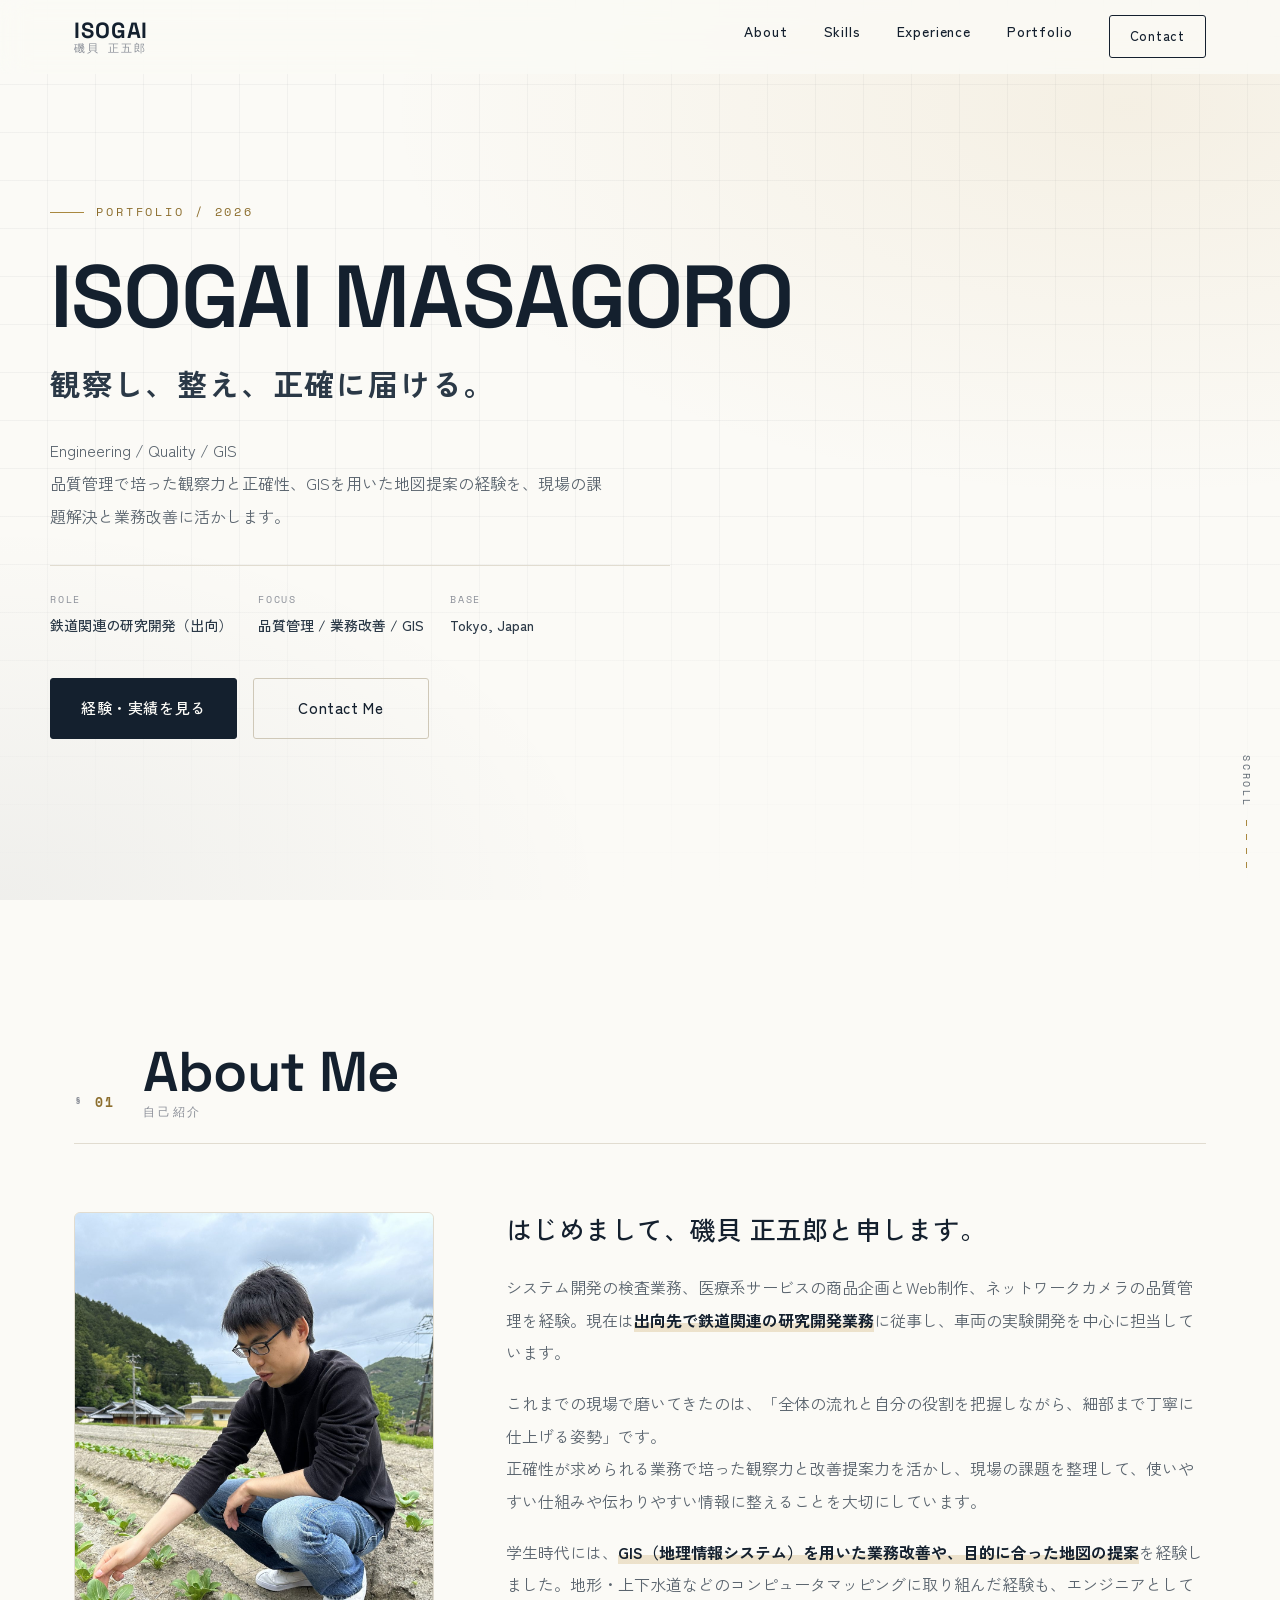
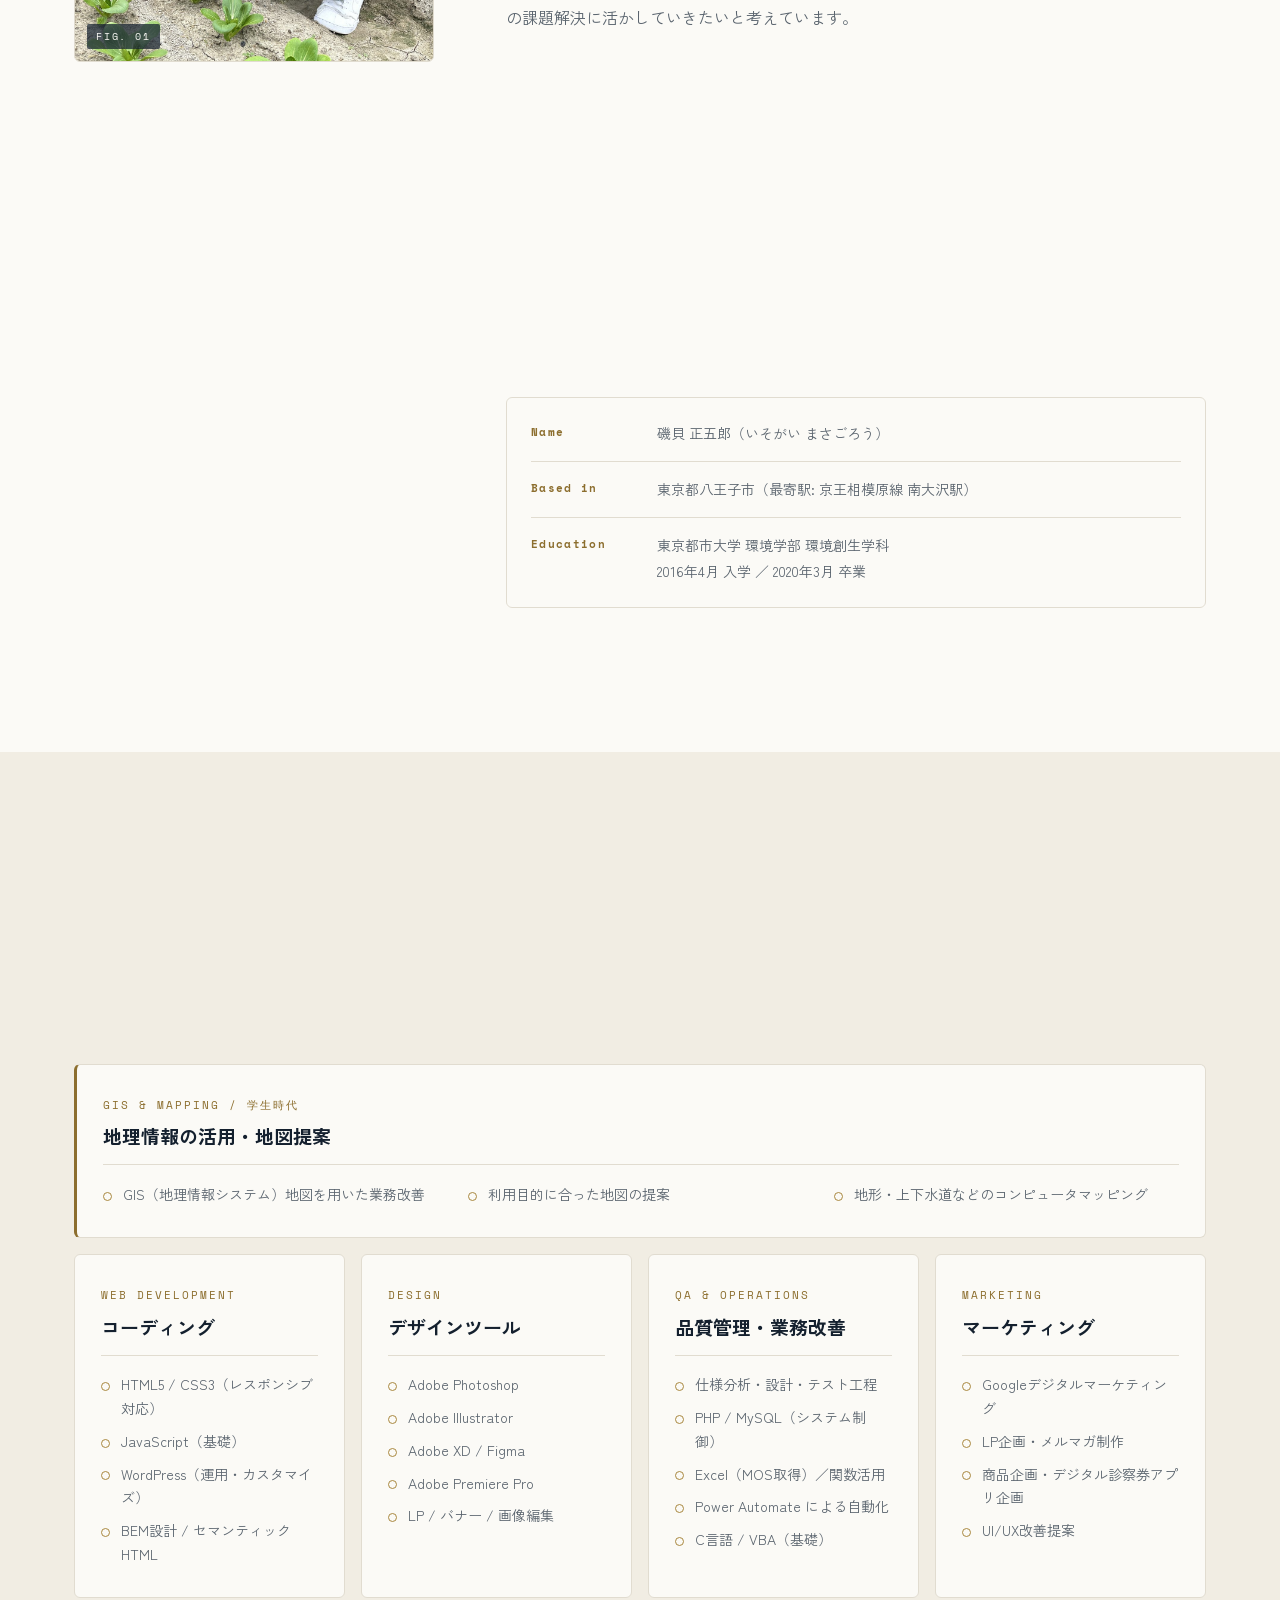
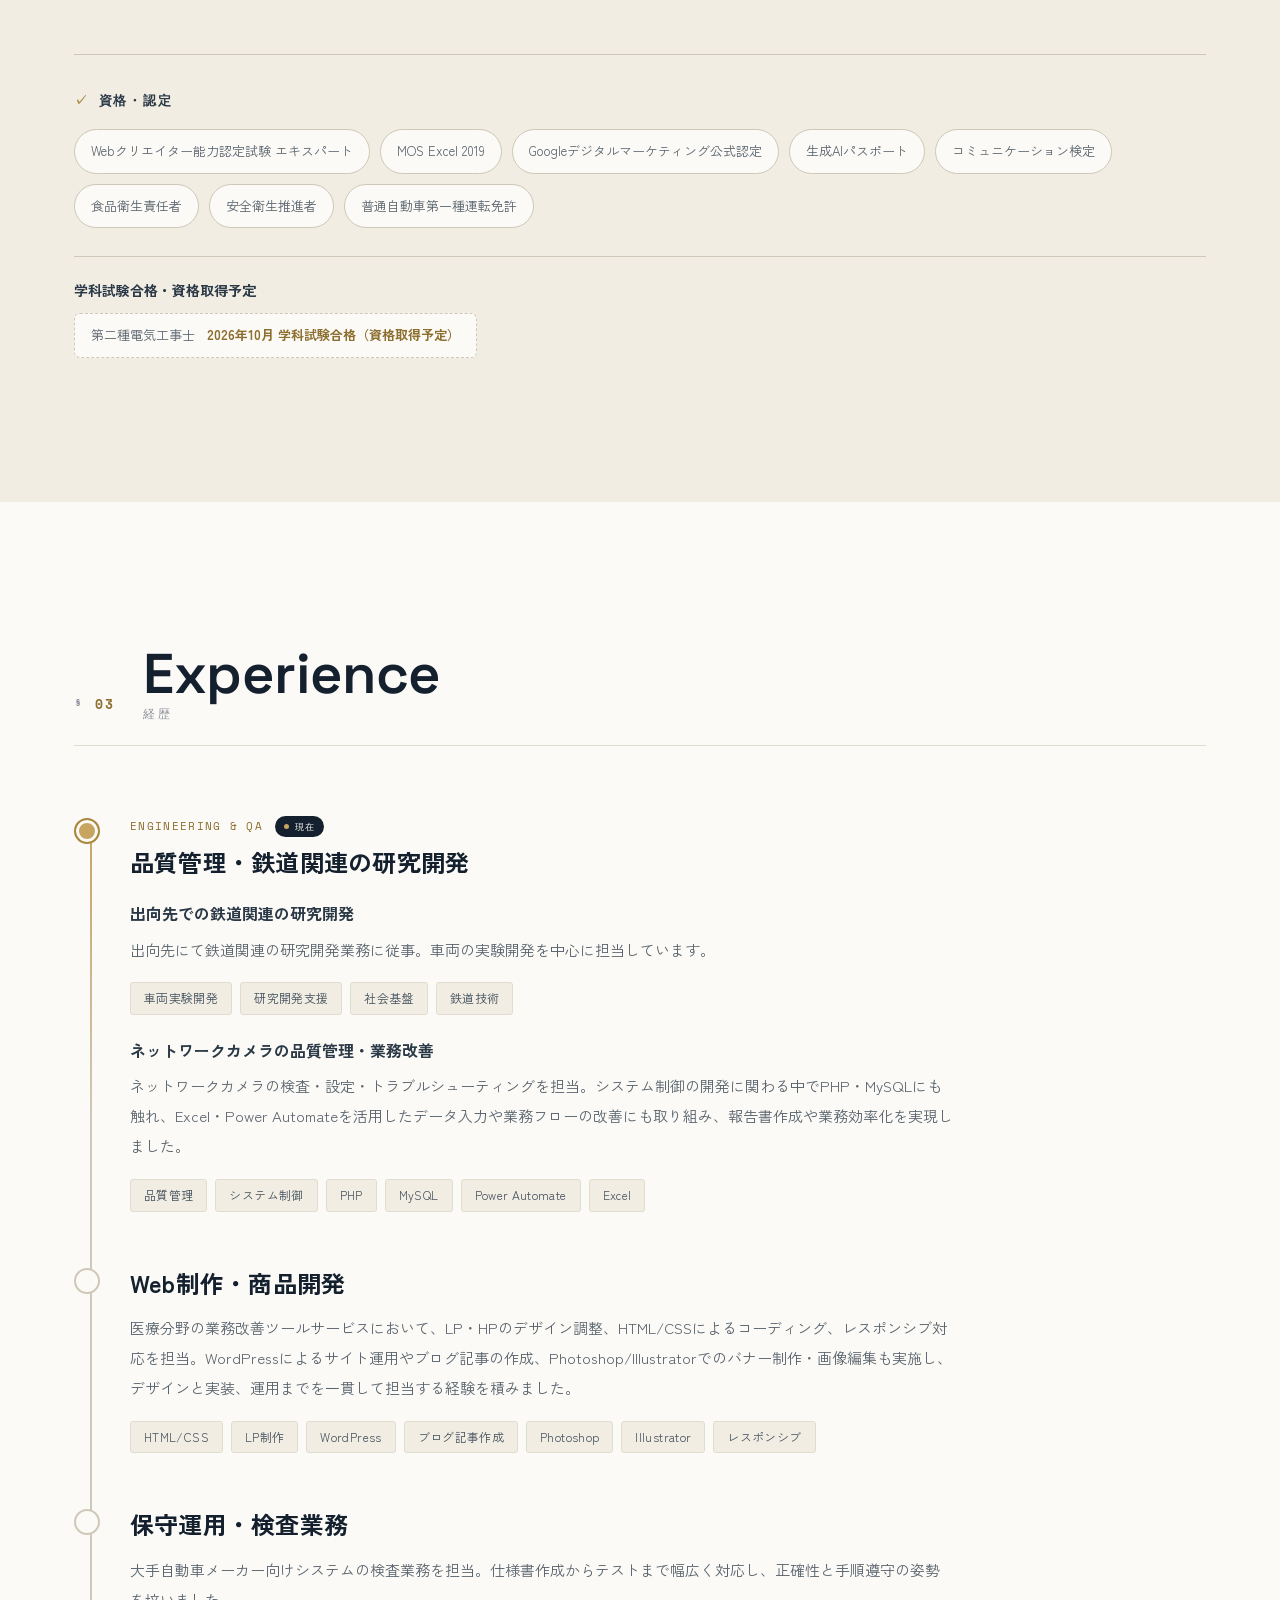
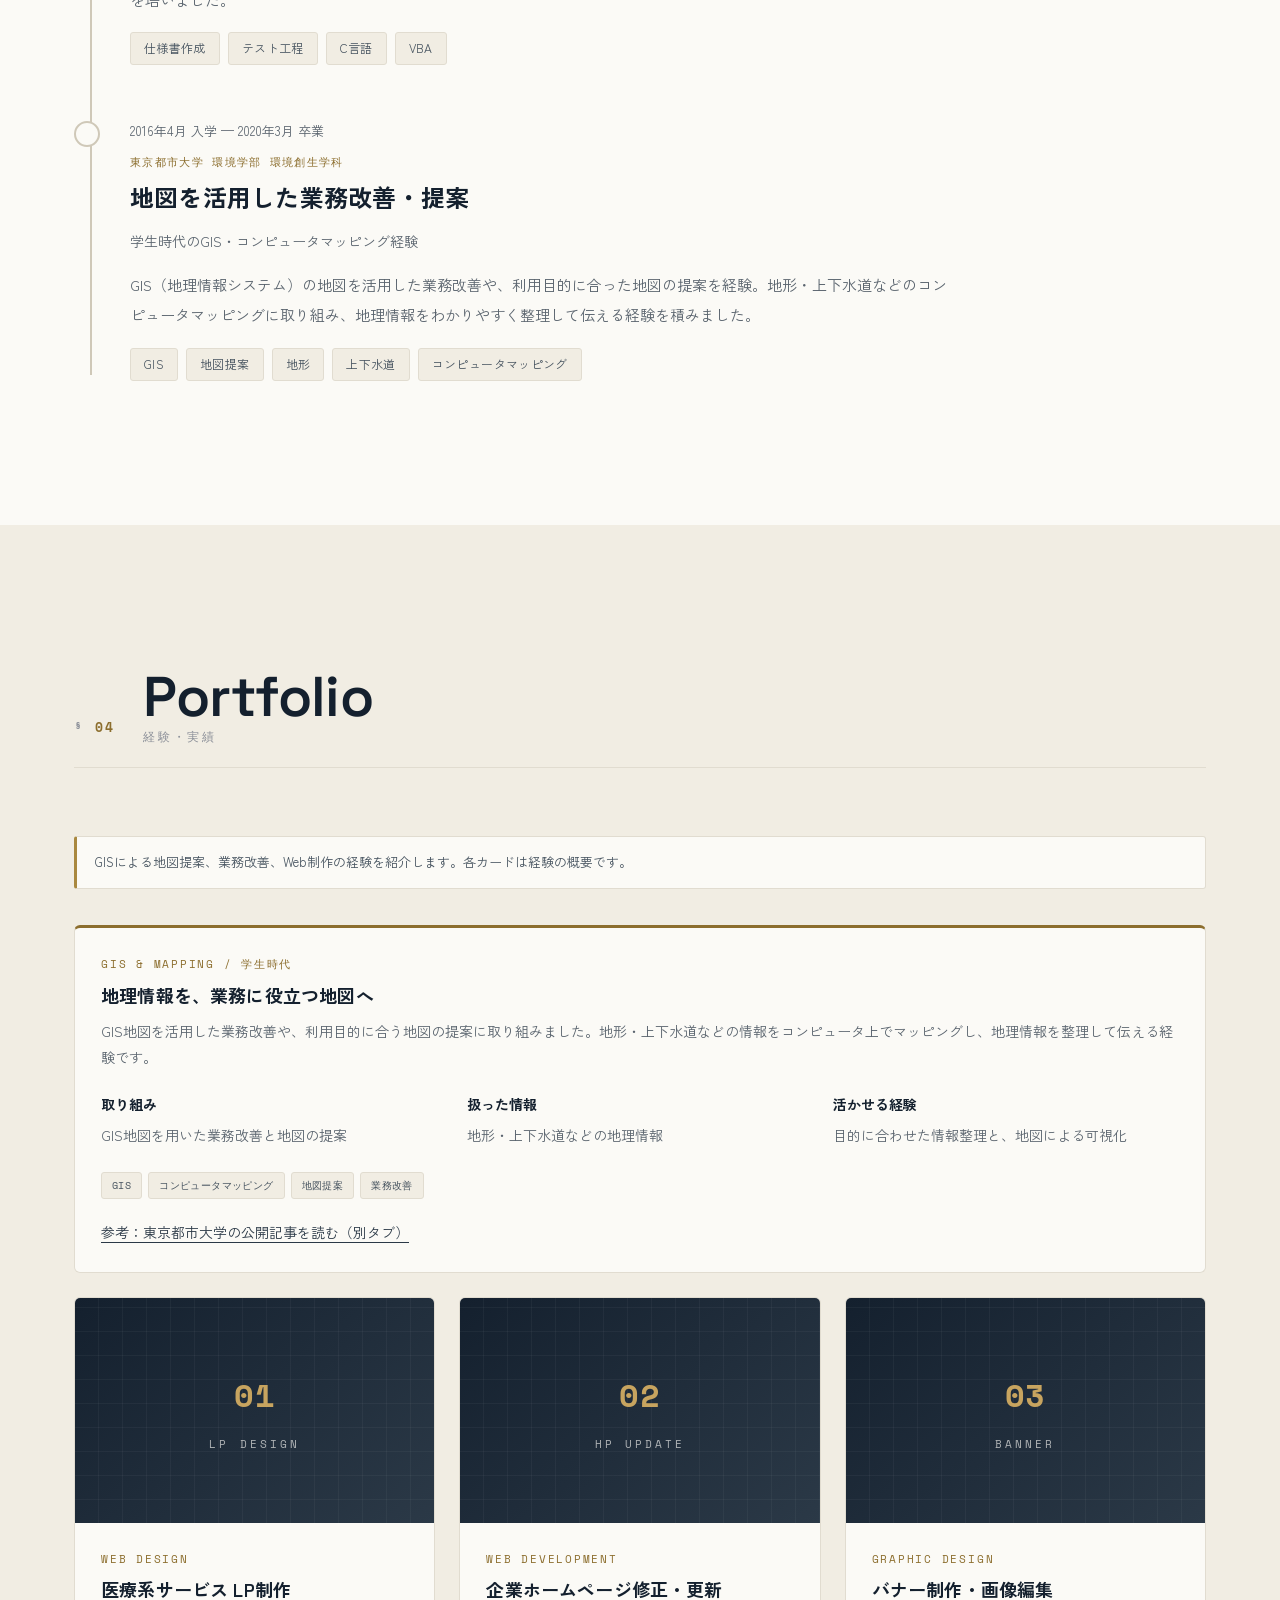
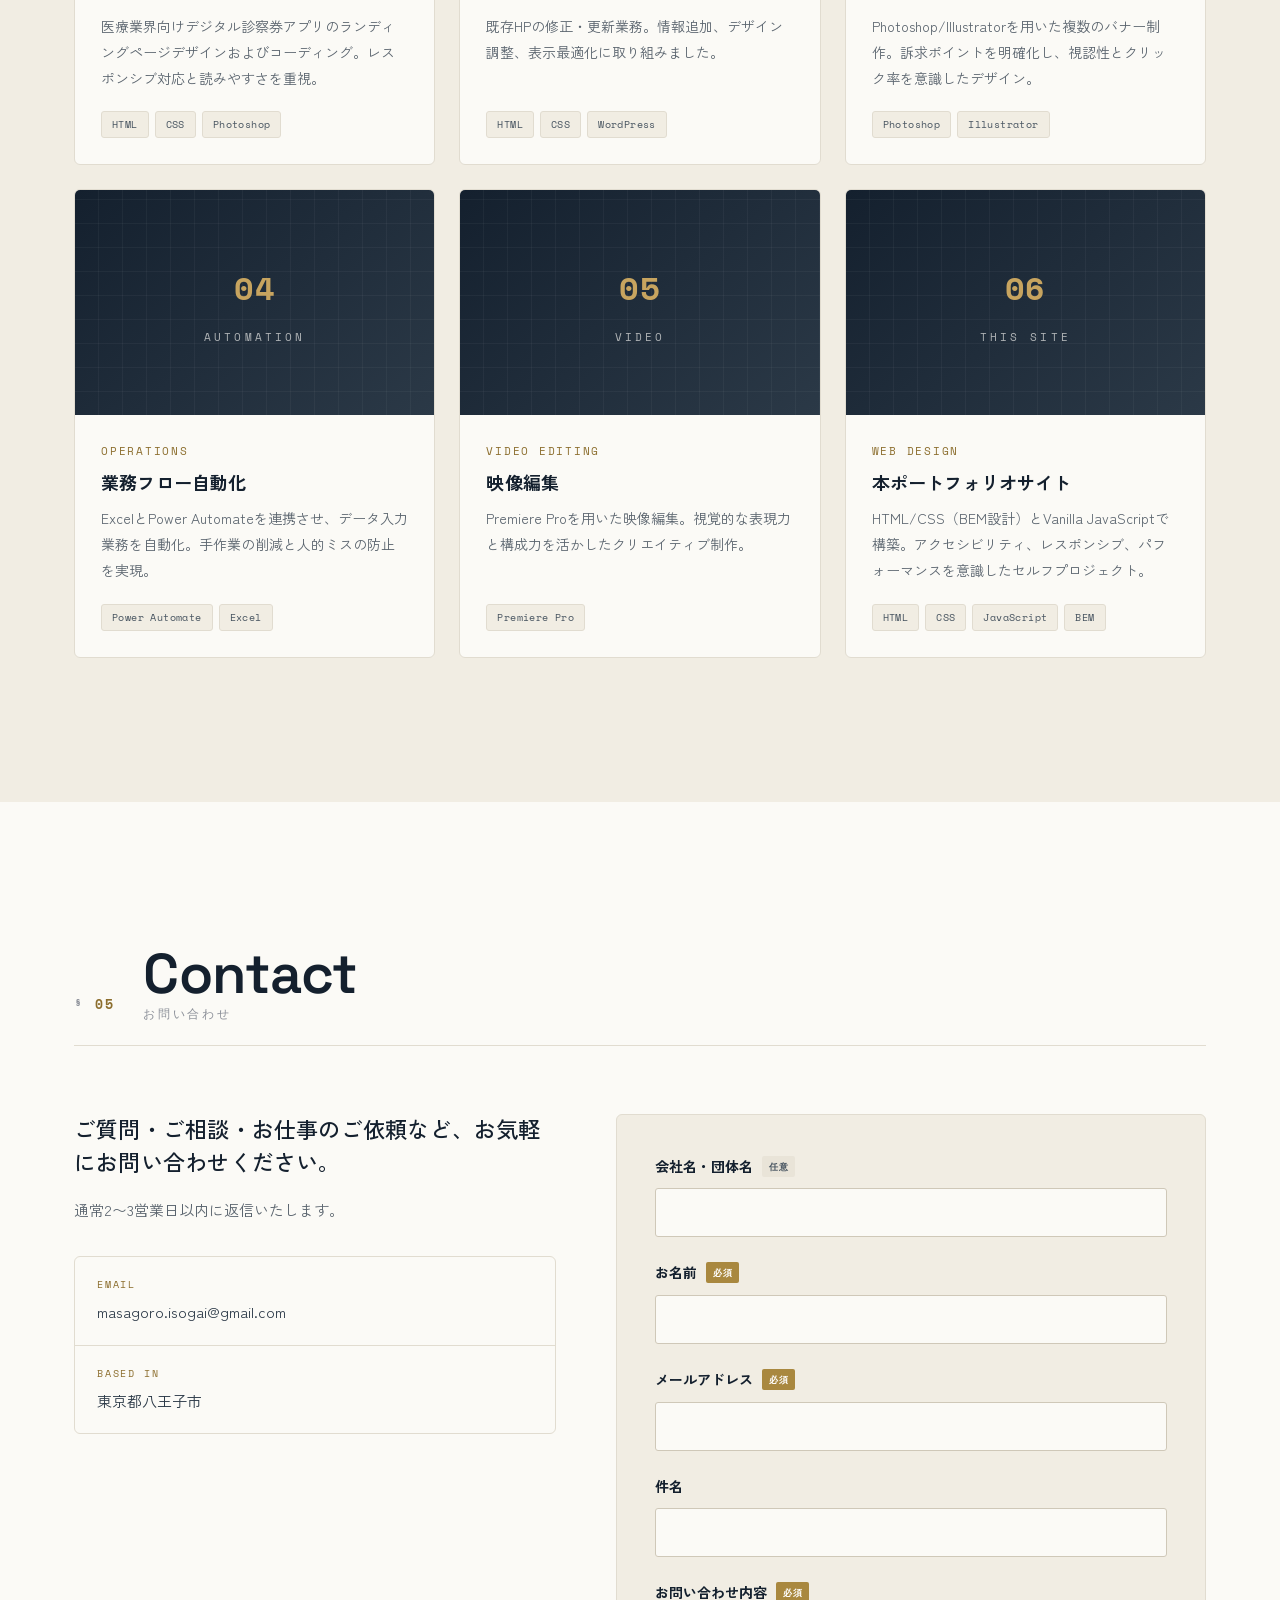
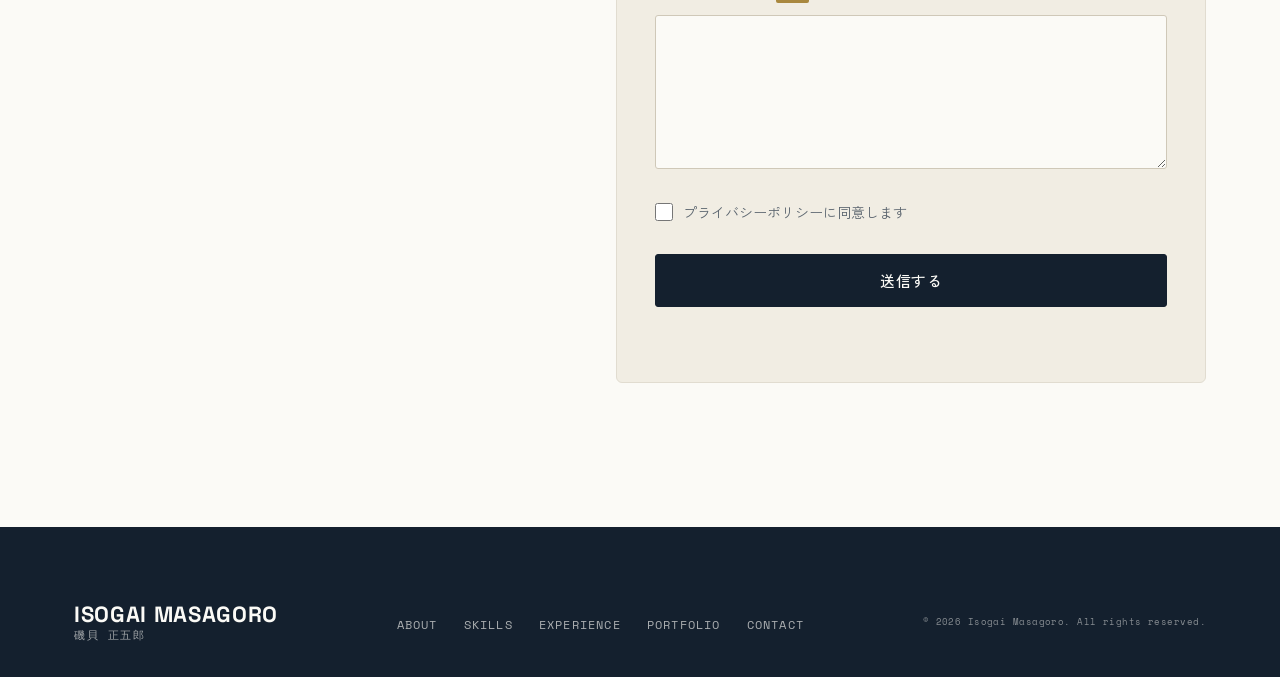
==== commit 45e80a14: "Remove employer names, departments and employment dates from portfolio" ====
--- a/index.html
+++ b/index.html
@@ -123,7 +123,7 @@
               はじめまして、磯貝 正五郎と申します。
             </p>
             <p class="about__text">
-              システム開発の検査業務、医療系サービスの商品企画とWeb制作、ネットワークカメラの品質管理を経験。現在は<strong>株式会社プーズネットに在籍し、2026年7月から出向先で鉄道関連の研究開発業務</strong>に従事しています。車両の実験開発を中心に担当しています。
+              システム開発の検査業務、医療系サービスの商品企画とWeb制作、ネットワークカメラの品質管理を経験。現在は<strong>出向先で鉄道関連の研究開発業務</strong>に従事し、車両の実験開発を中心に担当しています。
             </p>
             <p class="about__text">
               これまでの現場で磨いてきたのは、「全体の流れと自分の役割を把握しながら、細部まで丁寧に仕上げる姿勢」です。<br>
@@ -285,13 +285,11 @@
         <ol class="timeline">
           <li class="timeline__item timeline__item--current">
             <div class="timeline__body">
-              <p class="timeline__period"><time datetime="2023-07">2023年7月</time> 入社 — 現在</p>
-              <p class="timeline__company">株式会社プーズネット<span class="timeline__now">在籍中</span></p>
+              <p class="timeline__company">Engineering &amp; QA<span class="timeline__now">現在</span></p>
               <h3 class="timeline__role">品質管理・鉄道関連の研究開発</h3>
-              <p class="timeline__assignment">入社時：カメラ事業部</p>
-              <h4 class="timeline__subheading"><time datetime="2026-07">2026年7月</time>〜現在：出向先での鉄道関連の研究開発</h4>
+              <h4 class="timeline__subheading">出向先での鉄道関連の研究開発</h4>
               <p class="timeline__description">
-                株式会社プーズネット在籍のまま、出向先にて鉄道関連の研究開発業務に従事。車両の実験開発を中心に担当しています。
+                出向先にて鉄道関連の研究開発業務に従事。車両の実験開発を中心に担当しています。
               </p>
               <ul class="timeline__tags">
                 <li>車両実験開発</li>
@@ -299,7 +297,7 @@
                 <li>社会基盤</li>
                 <li>鉄道技術</li>
               </ul>
-              <h4 class="timeline__subheading">カメラ事業部での品質管理・業務改善</h4>
+              <h4 class="timeline__subheading">ネットワークカメラの品質管理・業務改善</h4>
               <p class="timeline__description">
                 ネットワークカメラの検査・設定・トラブルシューティングを担当。システム制御の開発に関わる中でPHP・MySQLにも触れ、Excel・Power Automateを活用したデータ入力や業務フローの改善にも取り組み、報告書作成や業務効率化を実現しました。
               </p>
@@ -316,10 +314,7 @@
 
           <li class="timeline__item">
             <div class="timeline__body">
-              <p class="timeline__period"><time datetime="2021-10">2021年10月</time> 入社 — <time datetime="2023-01">2023年1月</time> 退職</p>
-              <p class="timeline__company">株式会社メディカルメンバーシステム</p>
               <h3 class="timeline__role">Web制作・商品開発</h3>
-              <p class="timeline__assignment">商品企画部</p>
               <p class="timeline__description">
                 医療分野の業務改善ツールサービスにおいて、LP・HPのデザイン調整、HTML/CSSによるコーディング、レスポンシブ対応を担当。WordPressによるサイト運用やブログ記事の作成、Photoshop/Illustratorでのバナー制作・画像編集も実施し、デザインと実装、運用までを一貫して担当する経験を積みました。
               </p>
@@ -337,10 +332,7 @@
 
           <li class="timeline__item">
             <div class="timeline__body">
-              <p class="timeline__period"><time datetime="2020-04">2020年4月</time> 入社 — <time datetime="2021-01">2021年1月</time> 退職</p>
-              <p class="timeline__company">株式会社ブレイド</p>
               <h3 class="timeline__role">保守運用・検査業務</h3>
-              <p class="timeline__assignment">第2システム開発部</p>
               <p class="timeline__description">
                 大手自動車メーカー向けシステムの検査業務を担当。仕様書作成からテストまで幅広く対応し、正確性と手順遵守の姿勢を培いました。
               </p>
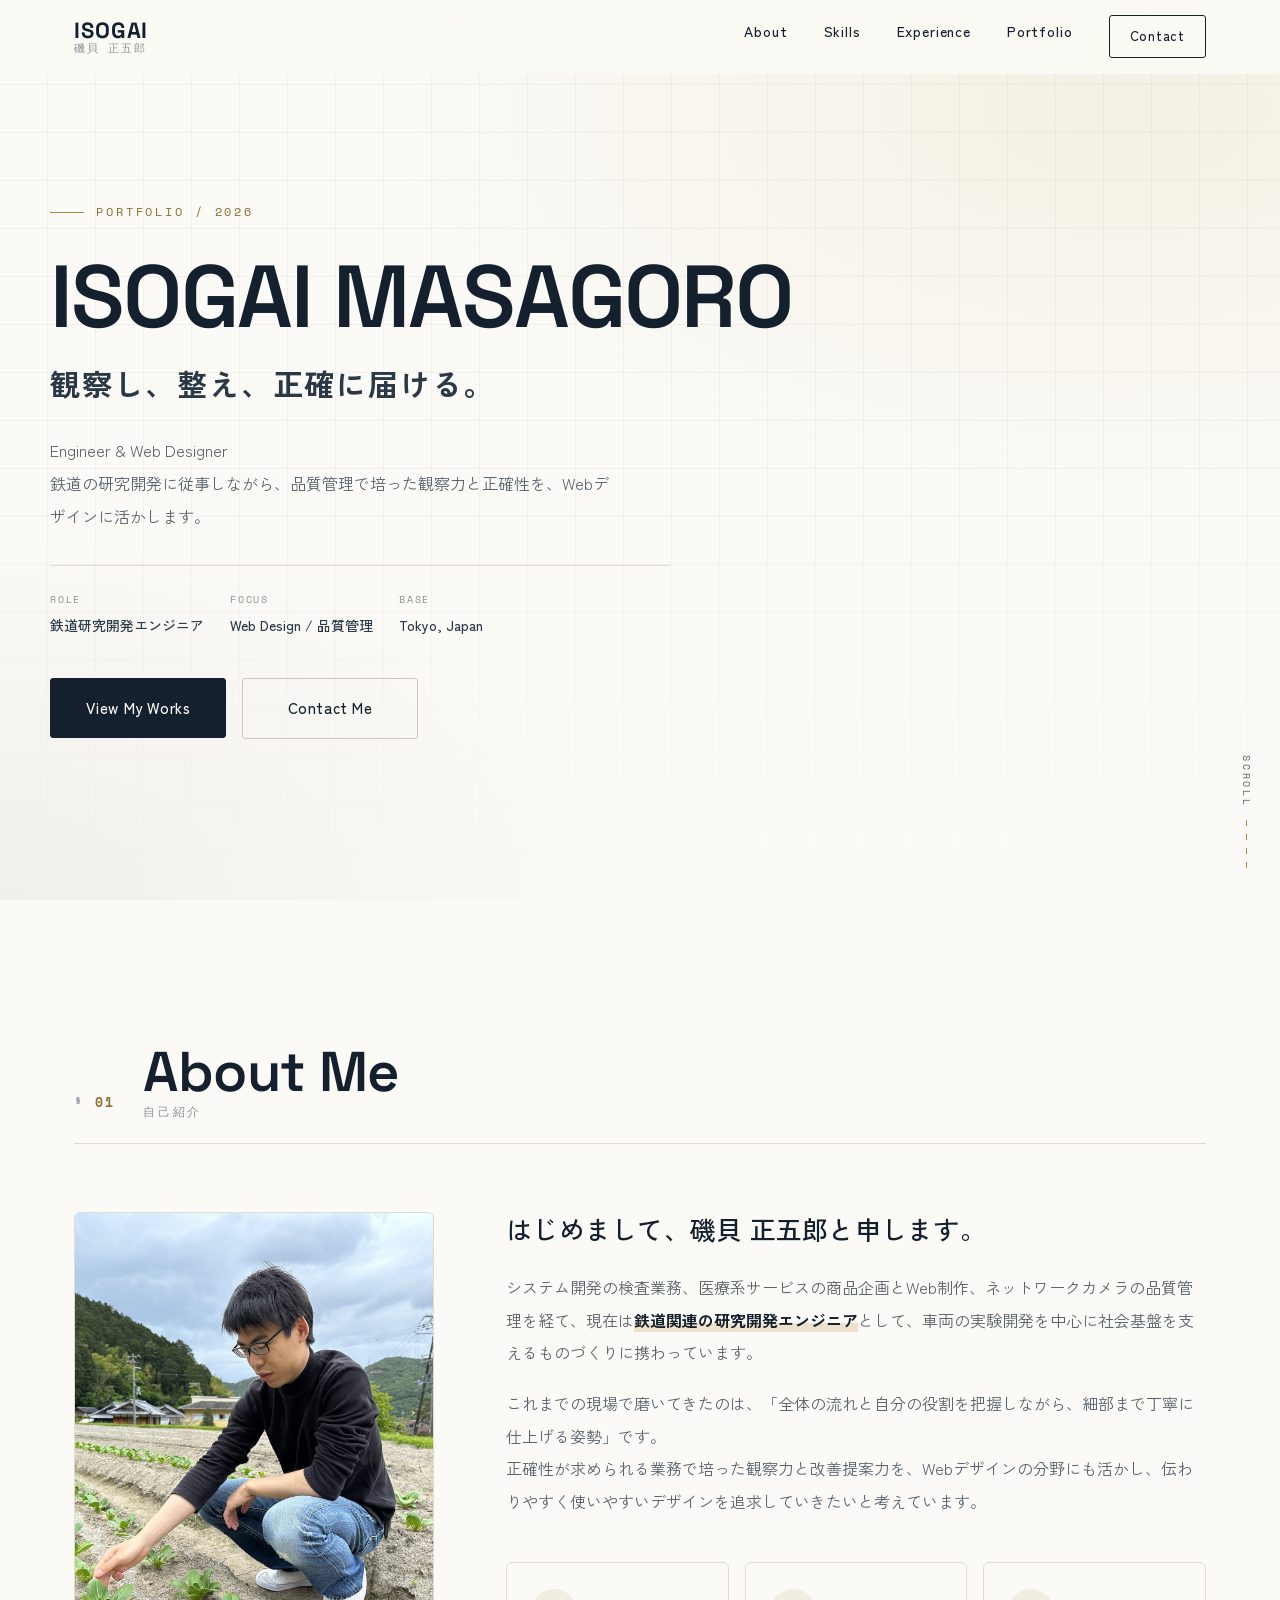
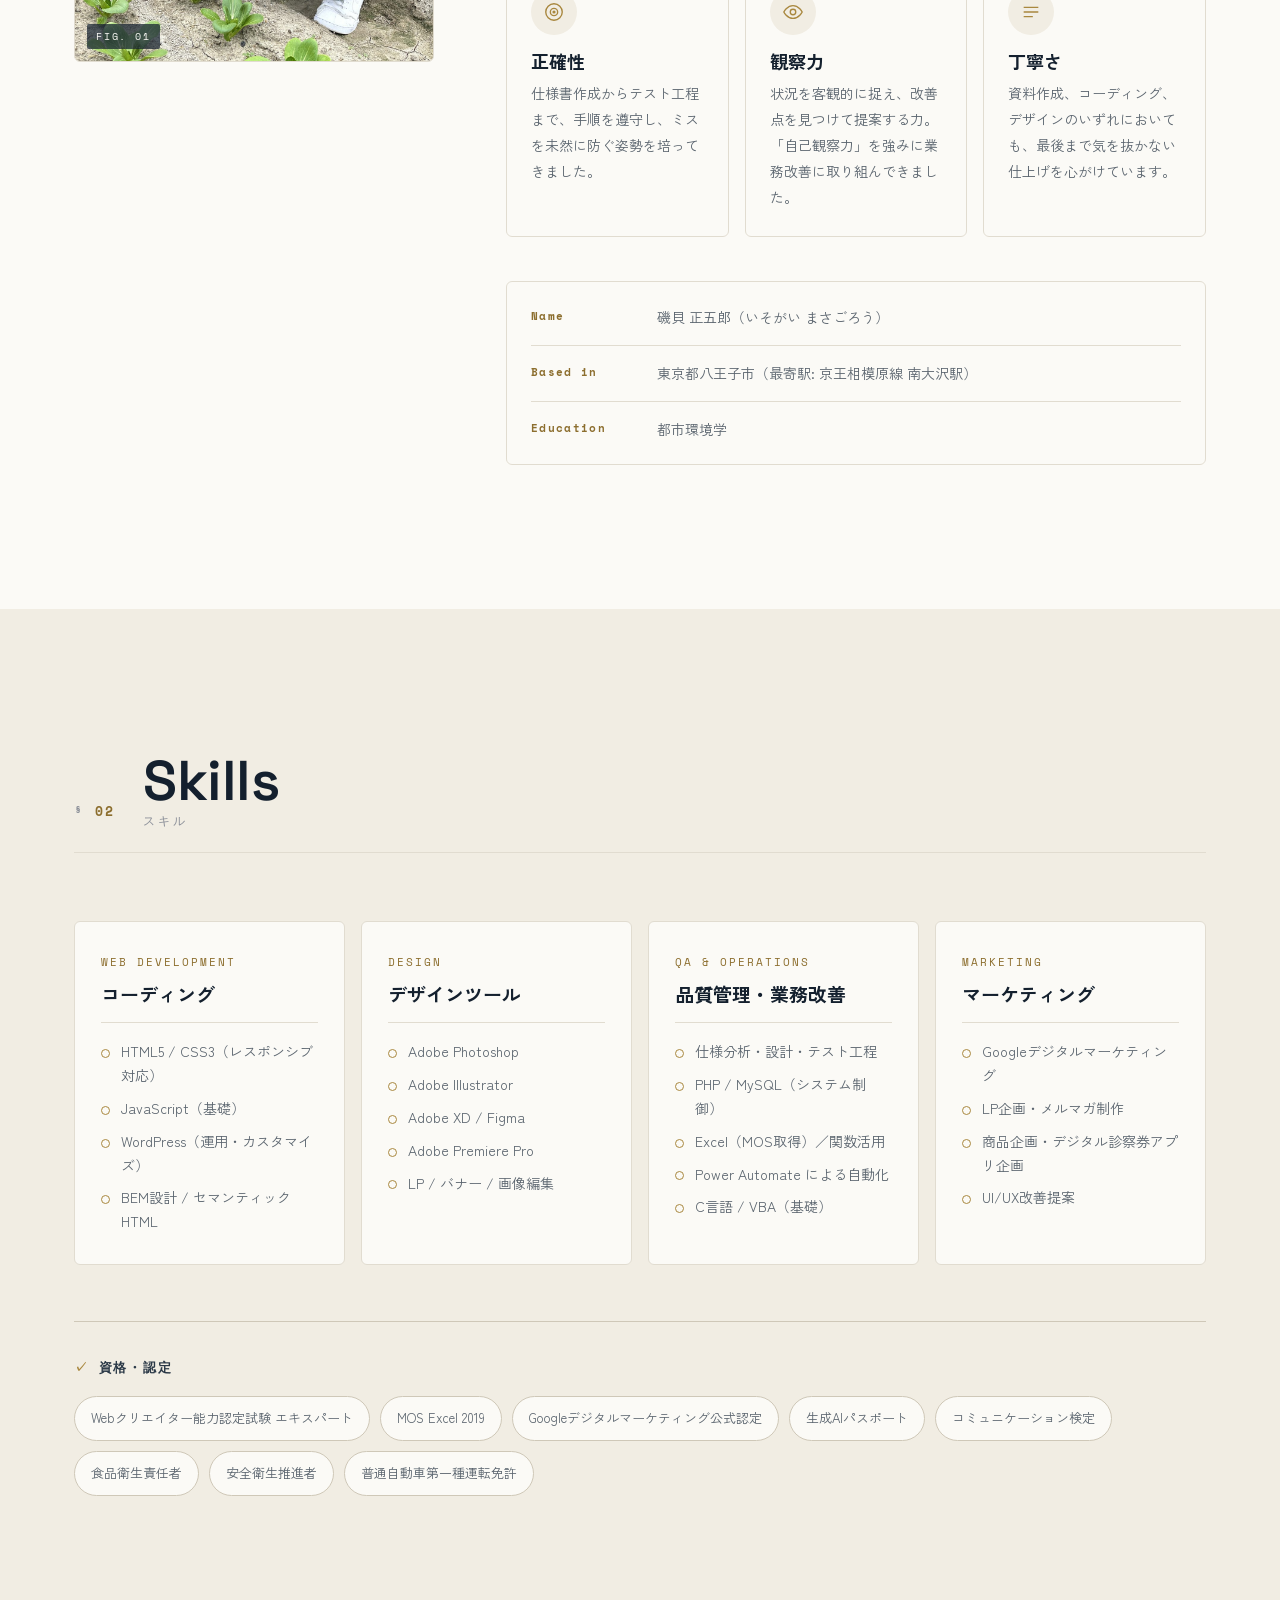
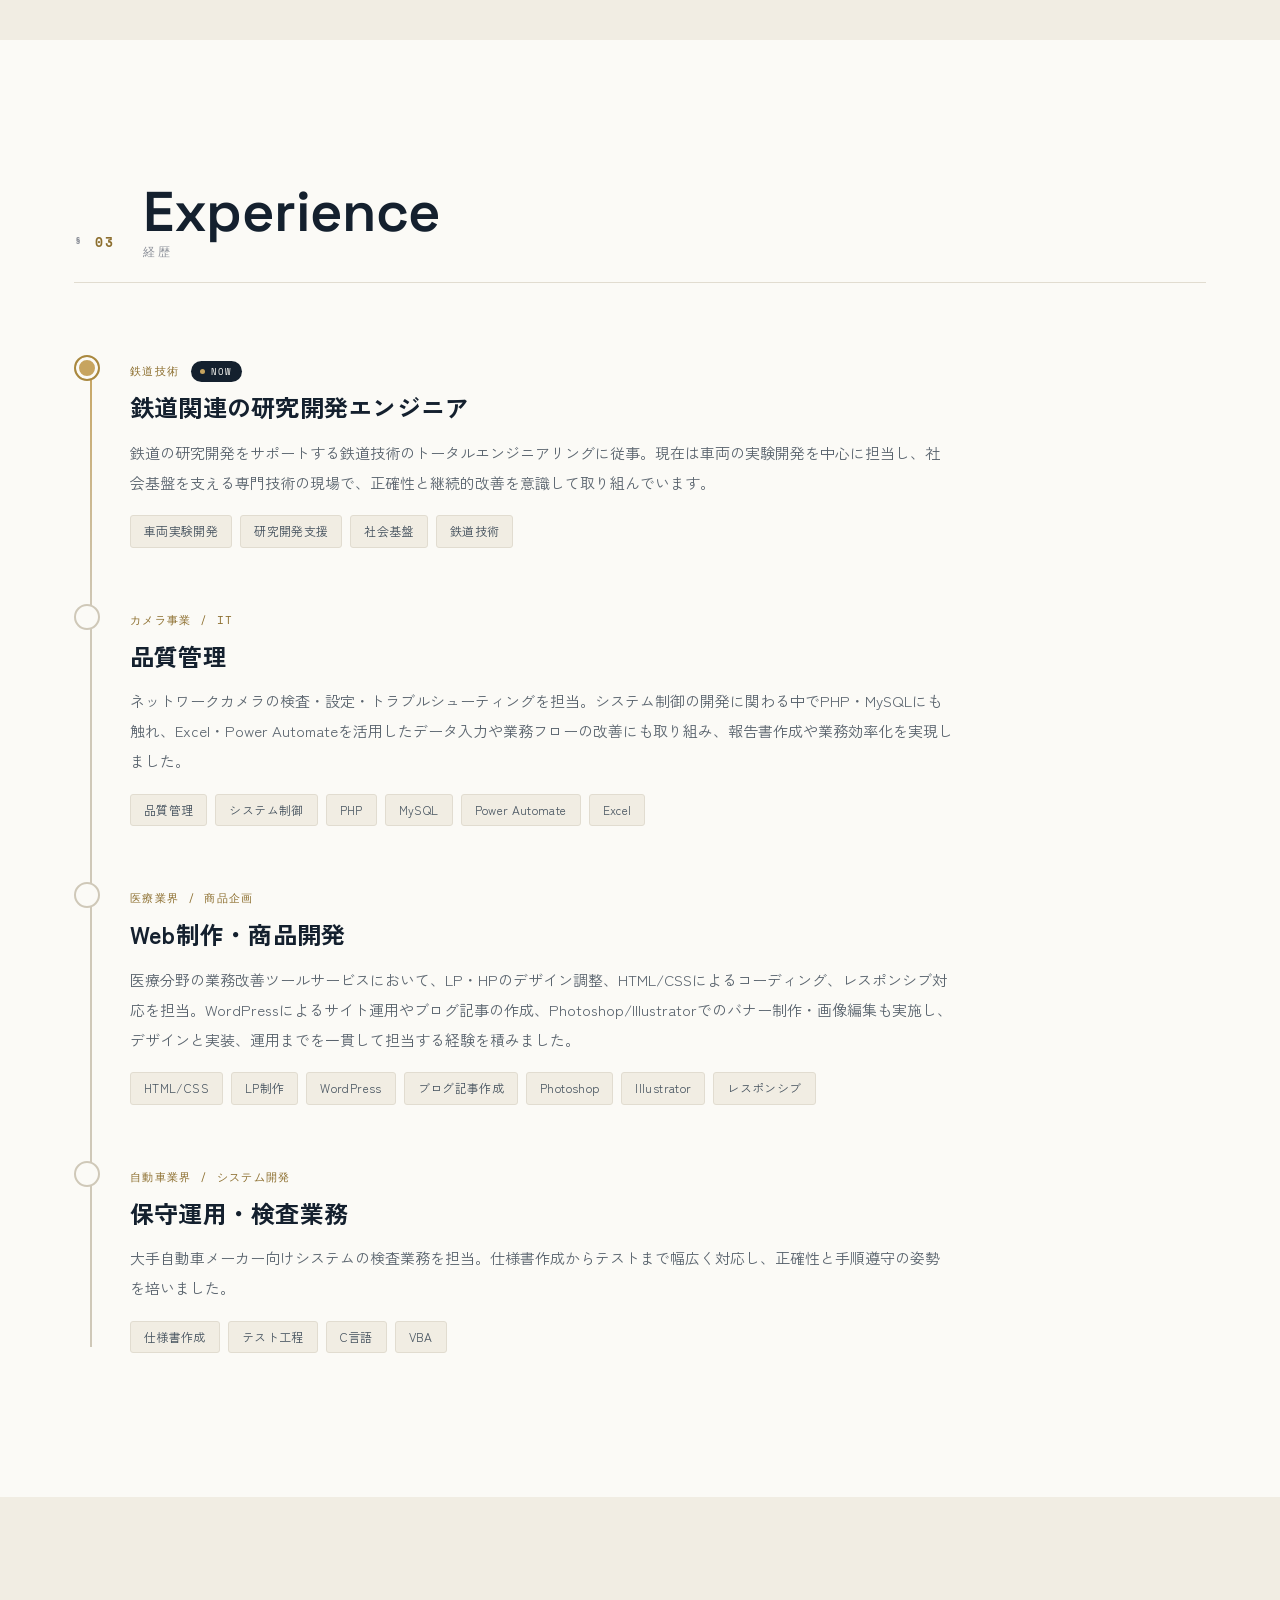
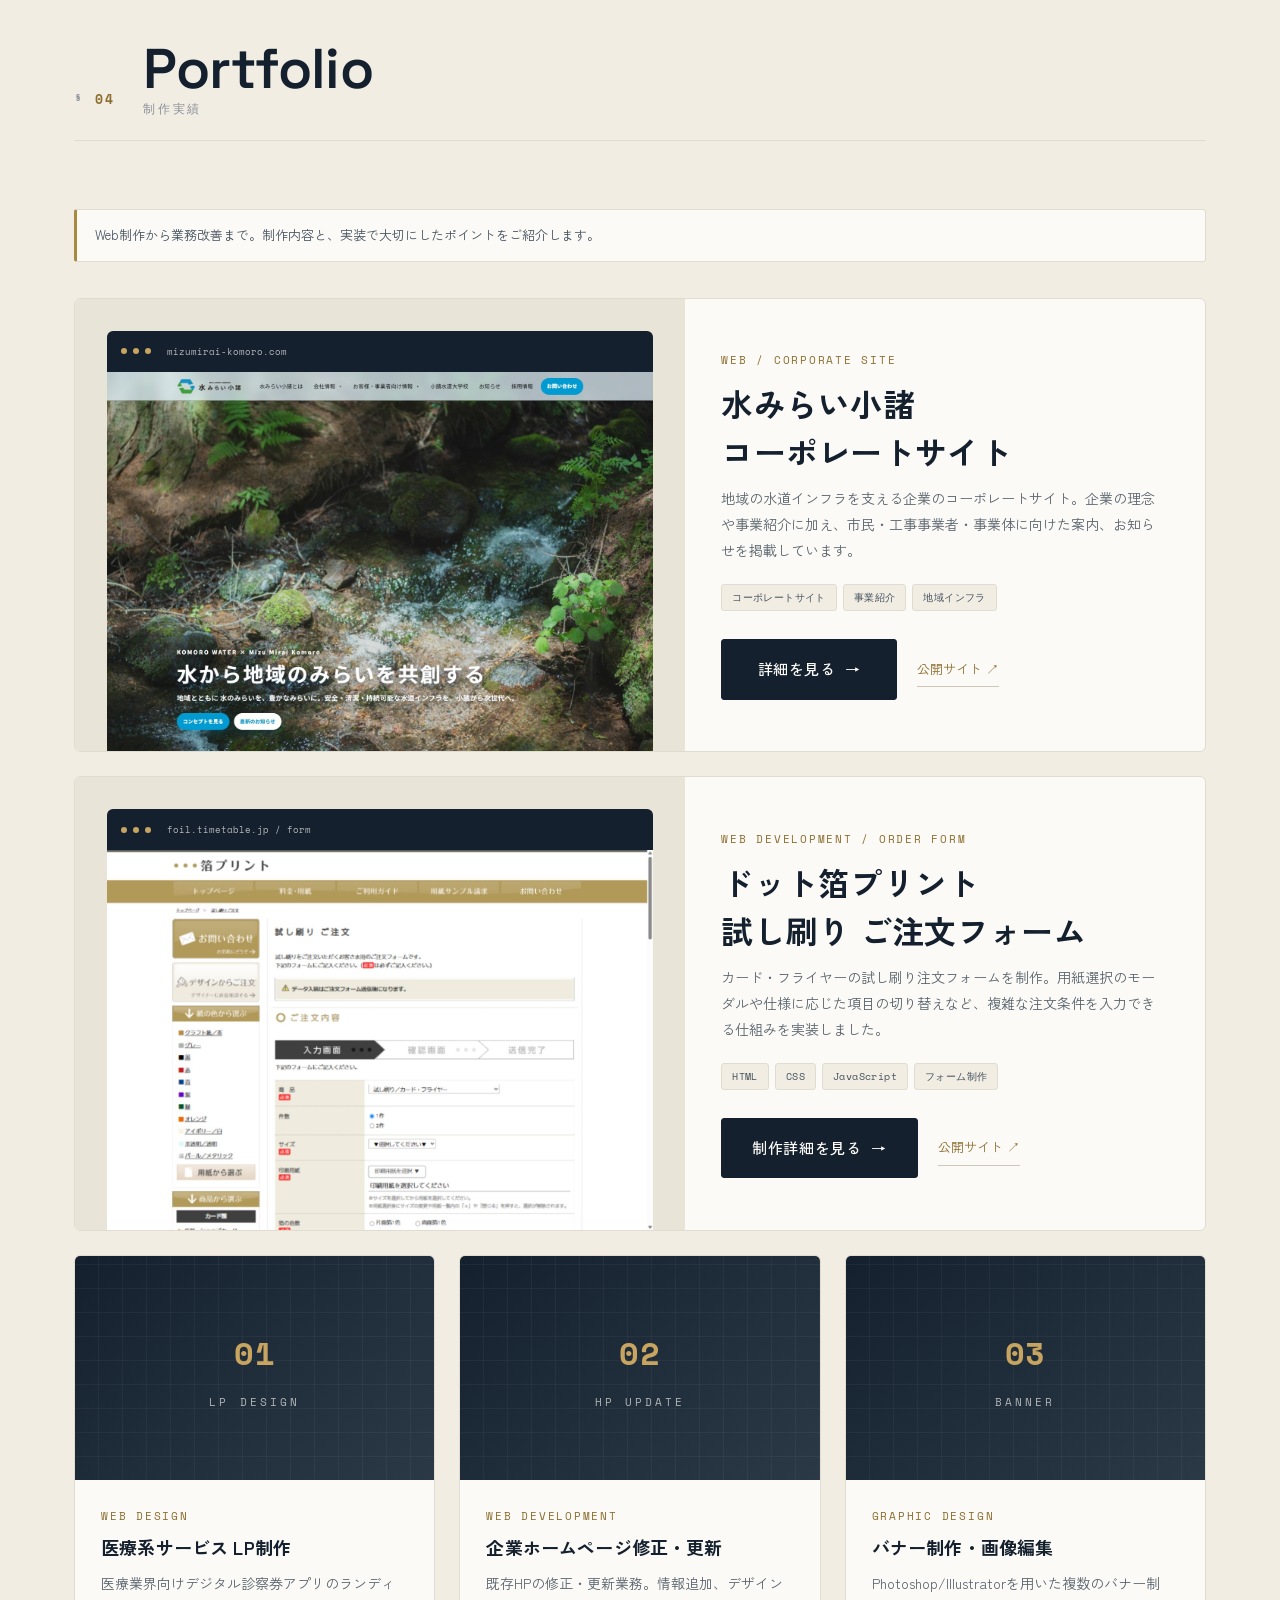
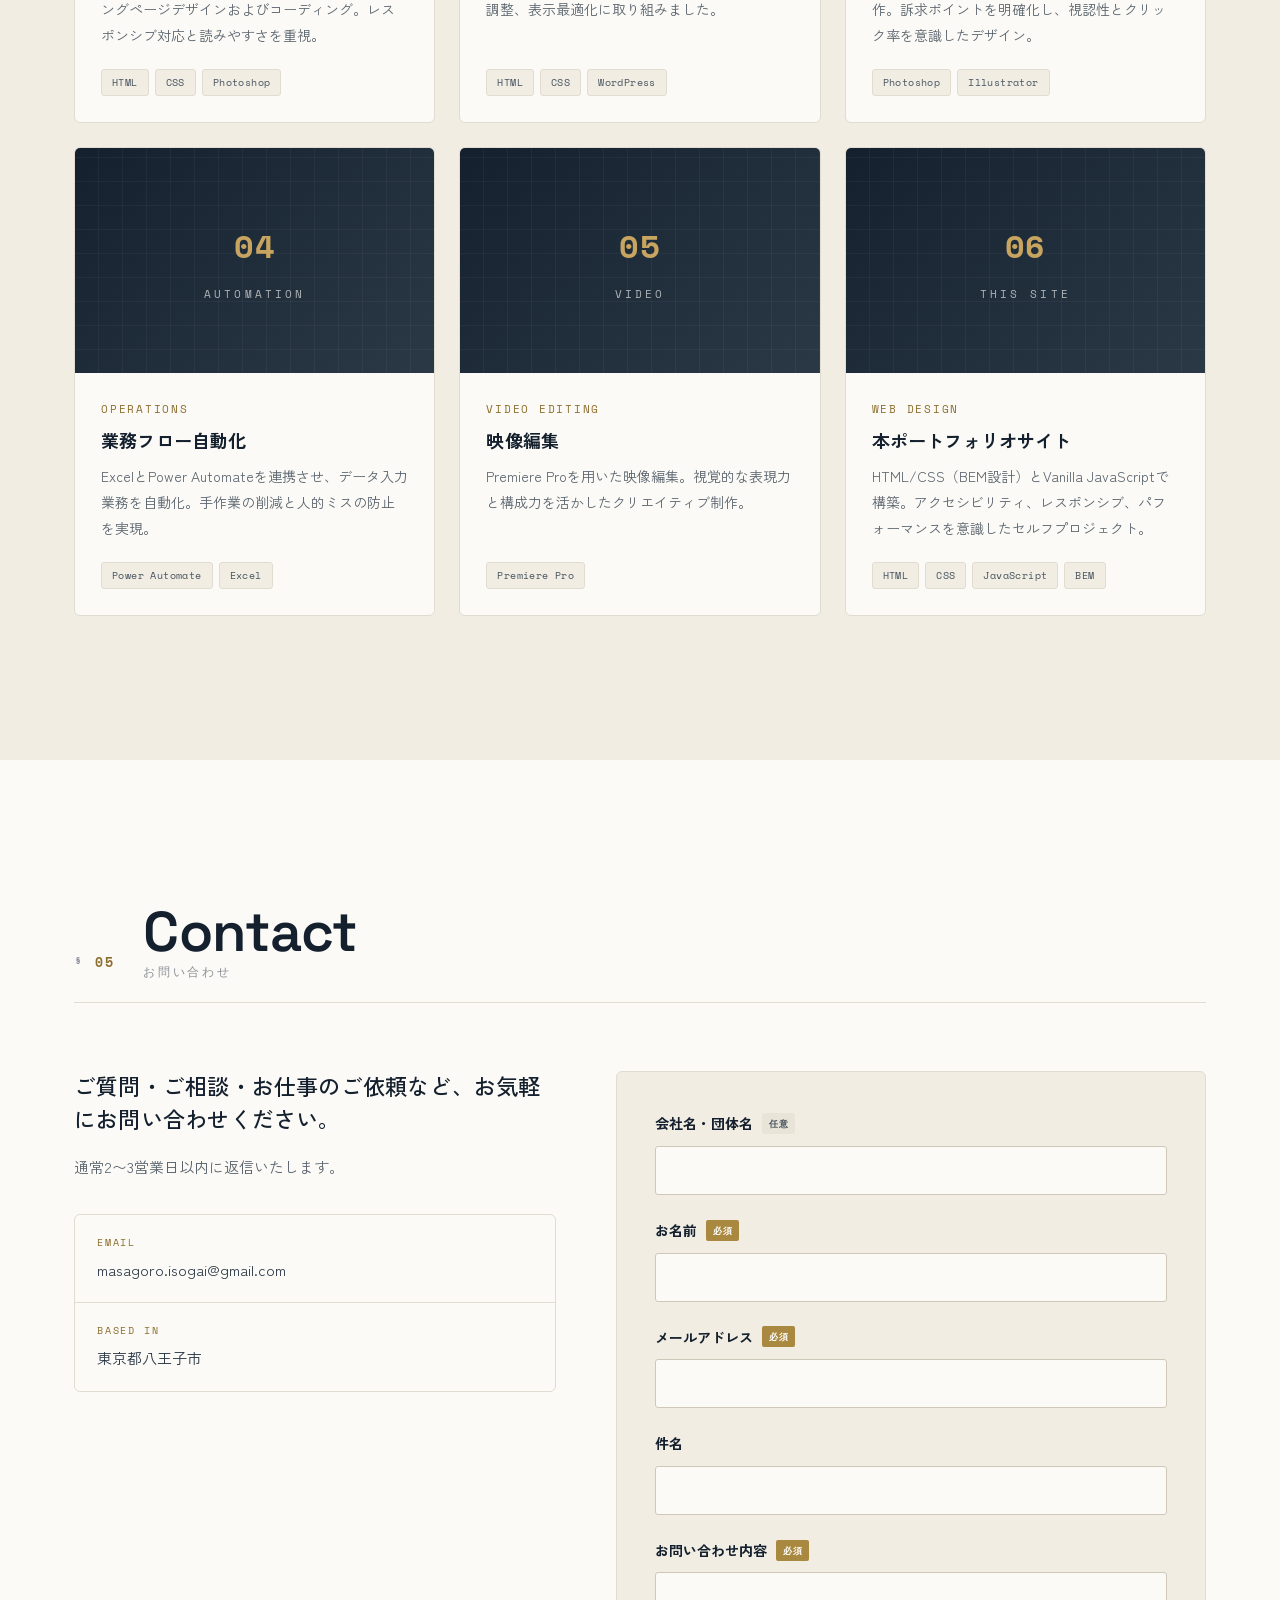
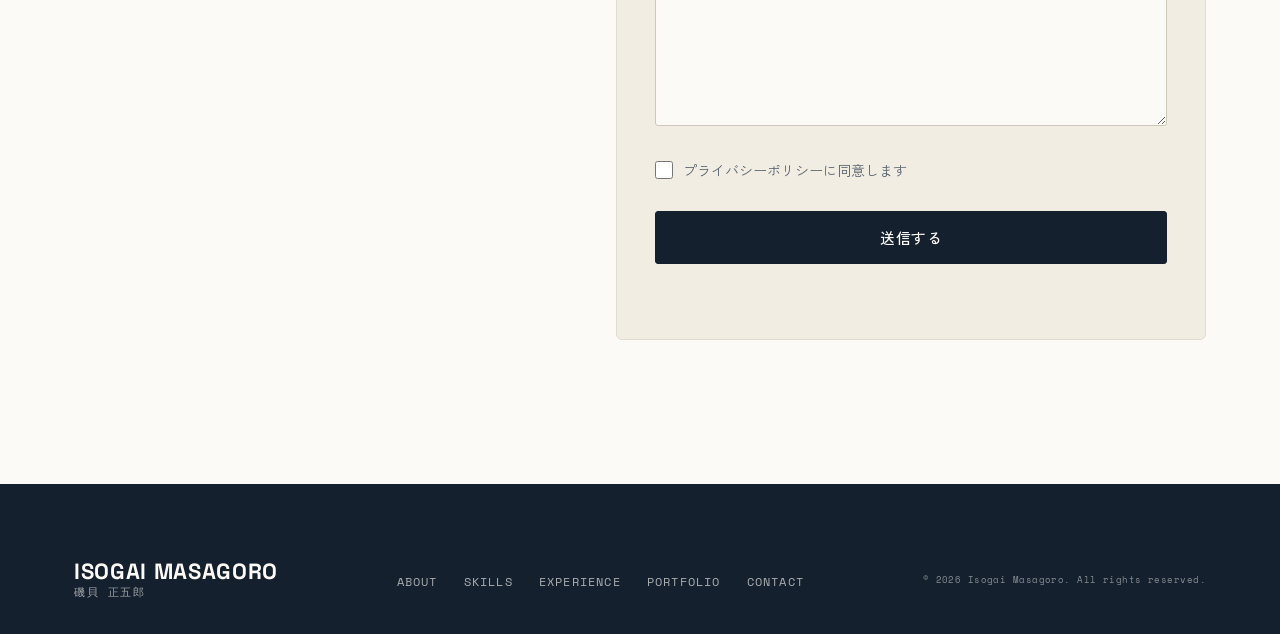
==== commit 68884ba6: "Add corporate website and print order form portfolio projects" ====
--- a/index.html
+++ b/index.html
@@ -5,13 +5,13 @@
   <meta name="viewport" content="width=device-width, initial-scale=1.0">
   <meta name="format-detection" content="telephone=no">
   <title>磯貝 正五郎 | Portfolio - 観察し、整え、正確に届ける。</title>
-  <meta name="description" content="磯貝正五郎のエンジニア向けポートフォリオ。品質管理・業務改善、学生時代のGISを用いた地図提案・コンピュータマッピング、Web制作の経験を紹介します。">
+  <meta name="description" content="磯貝正五郎のポートフォリオサイト。品質管理で培った観察力と正確性を、Webデザインに活かします。HTML/CSS、Photoshop、Illustratorなどを用いたWeb制作実績を掲載。">
   <meta name="author" content="Isogai Masagoro">
 
   <!-- OGP -->
   <meta property="og:type" content="website">
   <meta property="og:title" content="磯貝 正五郎 | Portfolio">
-  <meta property="og:description" content="観察し、整え、正確に届ける。品質管理・業務改善・GISの経験を紹介。">
+  <meta property="og:description" content="観察し、整え、正確に届ける。Web Designer & QA Engineer">
   <meta property="og:image" content="assets/images/ogp.png">
   <meta name="twitter:card" content="summary_large_image">
 
@@ -70,17 +70,17 @@
           <span class="hero__title-jp">観察し、整え、<br class="u-sp-only">正確に届ける。</span>
         </h1>
         <p class="hero__lead">
-          Engineering / Quality / GIS<br>
-          品質管理で培った観察力と正確性、GISを用いた地図提案の経験を、現場の課題解決と業務改善に活かします。
+          Engineer &amp; Web Designer<br>
+          鉄道の研究開発に従事しながら、品質管理で培った観察力と正確性を、Webデザインに活かします。
         </p>
         <dl class="hero__meta">
           <div class="hero__meta-item">
             <dt class="hero__meta-key">ROLE</dt>
-            <dd class="hero__meta-val">鉄道関連の研究開発（出向）</dd>
+            <dd class="hero__meta-val">鉄道研究開発エンジニア</dd>
           </div>
           <div class="hero__meta-item">
             <dt class="hero__meta-key">FOCUS</dt>
-            <dd class="hero__meta-val">品質管理 / 業務改善 / GIS</dd>
+            <dd class="hero__meta-val">Web Design / 品質管理</dd>
           </div>
           <div class="hero__meta-item">
             <dt class="hero__meta-key">BASE</dt>
@@ -88,7 +88,7 @@
           </div>
         </dl>
         <div class="hero__actions">
-          <a href="#portfolio" class="button button--primary">経験・実績を見る</a>
+          <a href="#portfolio" class="button button--primary">View My Works</a>
           <a href="#contact" class="button button--outline">Contact Me</a>
         </div>
       </div>
@@ -123,14 +123,11 @@
               はじめまして、磯貝 正五郎と申します。
             </p>
             <p class="about__text">
-              システム開発の検査業務、医療系サービスの商品企画とWeb制作、ネットワークカメラの品質管理を経験。現在は<strong>出向先で鉄道関連の研究開発業務</strong>に従事し、車両の実験開発を中心に担当しています。
+              システム開発の検査業務、医療系サービスの商品企画とWeb制作、ネットワークカメラの品質管理を経て、現在は<strong>鉄道関連の研究開発エンジニア</strong>として、車両の実験開発を中心に社会基盤を支えるものづくりに携わっています。
             </p>
             <p class="about__text">
               これまでの現場で磨いてきたのは、「全体の流れと自分の役割を把握しながら、細部まで丁寧に仕上げる姿勢」です。<br>
-              正確性が求められる業務で培った観察力と改善提案力を活かし、現場の課題を整理して、使いやすい仕組みや伝わりやすい情報に整えることを大切にしています。
-            </p>
-            <p class="about__text">
-              学生時代には、<strong>GIS（地理情報システム）を用いた業務改善や、目的に合った地図の提案</strong>を経験しました。地形・上下水道などのコンピュータマッピングに取り組んだ経験も、エンジニアとしての課題解決に活かしていきたいと考えています。
+              正確性が求められる業務で培った観察力と改善提案力を、Webデザインの分野にも活かし、伝わりやすく使いやすいデザインを追求していきたいと考えています。
             </p>
 
             <ul class="about__strengths">
@@ -168,7 +165,7 @@
               </div>
               <div class="about__profile-row">
                 <dt>Education</dt>
-                <dd>東京都市大学 環境学部 環境創生学科<br><time datetime="2016-04">2016年4月</time> 入学 ／ <time datetime="2020-03">2020年3月</time> 卒業</dd>
+                <dd>都市環境学</dd>
               </div>
             </dl>
           </div>
@@ -190,16 +187,6 @@
         </header>
 
         <div class="skills__grid">
-          <div class="skill-card skill-card--gis">
-            <p class="skill-card__category">GIS &amp; Mapping / 学生時代</p>
-            <h3 class="skill-card__title">地理情報の活用・地図提案</h3>
-            <ul class="skill-card__list">
-              <li>GIS（地理情報システム）地図を用いた業務改善</li>
-              <li>利用目的に合った地図の提案</li>
-              <li>地形・上下水道などのコンピュータマッピング</li>
-            </ul>
-          </div>
-
           <div class="skill-card">
             <p class="skill-card__category">Web Development</p>
             <h3 class="skill-card__title">コーディング</h3>
@@ -259,12 +246,6 @@
             <li class="cert-badge">安全衛生推進者</li>
             <li class="cert-badge">普通自動車第一種運転免許</li>
           </ul>
-          <div class="skills__planned">
-            <h4 class="skills__planned-title">学科試験合格・資格取得予定</h4>
-            <ul class="skills__certs-list">
-              <li class="cert-badge cert-badge--planned">第二種電気工事士 <span class="cert-badge__status"><time datetime="2026-10">2026年10月</time> 学科試験合格（資格取得予定）</span></li>
-            </ul>
-          </div>
         </div>
       </div>
     </section>
@@ -285,11 +266,10 @@
         <ol class="timeline">
           <li class="timeline__item timeline__item--current">
             <div class="timeline__body">
-              <p class="timeline__company">Engineering &amp; QA<span class="timeline__now">現在</span></p>
-              <h3 class="timeline__role">品質管理・鉄道関連の研究開発</h3>
-              <h4 class="timeline__subheading">出向先での鉄道関連の研究開発</h4>
+              <p class="timeline__company">鉄道技術<span class="timeline__now">NOW</span></p>
+              <h3 class="timeline__role">鉄道関連の研究開発エンジニア</h3>
               <p class="timeline__description">
-                出向先にて鉄道関連の研究開発業務に従事。車両の実験開発を中心に担当しています。
+                鉄道の研究開発をサポートする鉄道技術のトータルエンジニアリングに従事。現在は車両の実験開発を中心に担当し、社会基盤を支える専門技術の現場で、正確性と継続的改善を意識して取り組んでいます。
               </p>
               <ul class="timeline__tags">
                 <li>車両実験開発</li>
@@ -297,7 +277,13 @@
                 <li>社会基盤</li>
                 <li>鉄道技術</li>
               </ul>
-              <h4 class="timeline__subheading">ネットワークカメラの品質管理・業務改善</h4>
+            </div>
+          </li>
+
+          <li class="timeline__item">
+            <div class="timeline__body">
+              <p class="timeline__company">カメラ事業 / IT</p>
+              <h3 class="timeline__role">品質管理</h3>
               <p class="timeline__description">
                 ネットワークカメラの検査・設定・トラブルシューティングを担当。システム制御の開発に関わる中でPHP・MySQLにも触れ、Excel・Power Automateを活用したデータ入力や業務フローの改善にも取り組み、報告書作成や業務効率化を実現しました。
               </p>
@@ -314,6 +300,7 @@
 
           <li class="timeline__item">
             <div class="timeline__body">
+              <p class="timeline__company">医療業界 / 商品企画</p>
               <h3 class="timeline__role">Web制作・商品開発</h3>
               <p class="timeline__description">
                 医療分野の業務改善ツールサービスにおいて、LP・HPのデザイン調整、HTML/CSSによるコーディング、レスポンシブ対応を担当。WordPressによるサイト運用やブログ記事の作成、Photoshop/Illustratorでのバナー制作・画像編集も実施し、デザインと実装、運用までを一貫して担当する経験を積みました。
@@ -332,6 +319,7 @@
 
           <li class="timeline__item">
             <div class="timeline__body">
+              <p class="timeline__company">自動車業界 / システム開発</p>
               <h3 class="timeline__role">保守運用・検査業務</h3>
               <p class="timeline__description">
                 大手自動車メーカー向けシステムの検査業務を担当。仕様書作成からテストまで幅広く対応し、正確性と手順遵守の姿勢を培いました。
@@ -345,24 +333,6 @@
             </div>
           </li>
 
-          <li class="timeline__item">
-            <div class="timeline__body">
-              <p class="timeline__period"><time datetime="2016-04">2016年4月</time> 入学 — <time datetime="2020-03">2020年3月</time> 卒業</p>
-              <p class="timeline__company">東京都市大学 環境学部 環境創生学科</p>
-              <h3 class="timeline__role">地図を活用した業務改善・提案</h3>
-              <p class="timeline__assignment">学生時代のGIS・コンピュータマッピング経験</p>
-              <p class="timeline__description">
-                GIS（地理情報システム）の地図を活用した業務改善や、利用目的に合った地図の提案を経験。地形・上下水道などのコンピュータマッピングに取り組み、地理情報をわかりやすく整理して伝える経験を積みました。
-              </p>
-              <ul class="timeline__tags">
-                <li>GIS</li>
-                <li>地図提案</li>
-                <li>地形</li>
-                <li>上下水道</li>
-                <li>コンピュータマッピング</li>
-              </ul>
-            </div>
-          </li>
         </ol>
       </div>
     </section>
@@ -376,43 +346,51 @@
           <span class="section__number">04</span>
           <h2 class="section__title">
             <span class="section__title-en">Portfolio</span>
-            <span class="section__title-jp">経験・実績</span>
+            <span class="section__title-jp">制作実績</span>
           </h2>
         </header>
 
         <p class="portfolio__note">
-          GISによる地図提案、業務改善、Web制作の経験を紹介します。各カードは経験の概要です。
+          Web制作から業務改善まで。制作内容と、実装で大切にしたポイントをご紹介します。
         </p>
 
         <ul class="portfolio__grid">
-          <li class="work-card work-card--gis">
-            <div class="work-card__body">
-              <p class="work-card__category">GIS &amp; Mapping / 学生時代</p>
-              <h3 class="work-card__title">地理情報を、業務に役立つ地図へ</h3>
-              <p class="work-card__text">
-                GIS地図を活用した業務改善や、利用目的に合う地図の提案に取り組みました。地形・上下水道などの情報をコンピュータ上でマッピングし、地理情報を整理して伝える経験です。
-              </p>
-              <dl class="work-card__details">
-                <div>
-                  <dt>取り組み</dt>
-                  <dd>GIS地図を用いた業務改善と地図の提案</dd>
-                </div>
-                <div>
-                  <dt>扱った情報</dt>
-                  <dd>地形・上下水道などの地理情報</dd>
-                </div>
-                <div>
-                  <dt>活かせる経験</dt>
-                  <dd>目的に合わせた情報整理と、地図による可視化</dd>
-                </div>
-              </dl>
-              <ul class="work-card__tags">
-                <li>GIS</li><li>コンピュータマッピング</li><li>地図提案</li><li>業務改善</li>
-              </ul>
-              <a class="work-card__source" href="https://www.chiiki.tcu.ac.jp/report/20190117-3905.php" target="_blank" rel="noopener noreferrer">参考：東京都市大学の公開記事を読む（別タブ）</a>
-            </div>
-          </li>
-
+          <li class="work-card work-card--featured">
+            <a href="works/mizumirai-komoro.html" class="work-card__thumb work-card__thumb--screen" aria-label="水みらい小諸 コーポレートサイトの詳細を見る">
+              <span class="work-card__browser" aria-hidden="true"><i></i><i></i><i></i><span>mizumirai-komoro.com</span></span>
+              <img src="assets/images/work-mizumirai-komoro.jpg" alt="水みらい小諸のトップページ。「水から地域のみらいを共創する」のメッセージを掲載" width="1440" height="1000" loading="lazy" class="work-card__image">
+            </a>
+            <div class="work-card__body">
+              <p class="work-card__category">Web / Corporate Site</p>
+              <h3 class="work-card__title">水みらい小諸<br>コーポレートサイト</h3>
+              <p class="work-card__text">地域の水道インフラを支える企業のコーポレートサイト。企業の理念や事業紹介に加え、市民・工事事業者・事業体に向けた案内、お知らせを掲載しています。</p>
+              <ul class="work-card__tags">
+                <li>コーポレートサイト</li><li>事業紹介</li><li>地域インフラ</li>
+              </ul>
+              <div class="work-card__actions">
+                <a href="works/mizumirai-komoro.html" class="button button--primary">詳細を見る <span aria-hidden="true">→</span></a>
+                <a href="https://www.mizumirai-komoro.com/" target="_blank" rel="noopener noreferrer" class="work-card__external">公開サイト <span aria-hidden="true">↗</span><span class="u-visually-hidden">（新しいタブで開きます）</span></a>
+              </div>
+            </div>
+          </li>
+          <li class="work-card work-card--featured">
+            <a href="works/foil-form.html" class="work-card__thumb work-card__thumb--screen" aria-label="ドット箔プリント ご注文フォームの制作詳細を見る">
+              <span class="work-card__browser" aria-hidden="true"><i></i><i></i><i></i><span>foil.timetable.jp / form</span></span>
+              <img src="assets/images/work-foil-form.jpg" alt="ドット箔プリントの試し刷り注文フォーム。商品・サイズ・印刷用紙を選択する画面" width="1440" height="1000" loading="lazy" class="work-card__image">
+            </a>
+            <div class="work-card__body">
+              <p class="work-card__category">Web Development / Order Form</p>
+              <h3 class="work-card__title">ドット箔プリント<br>試し刷り ご注文フォーム</h3>
+              <p class="work-card__text">カード・フライヤーの試し刷り注文フォームを制作。用紙選択のモーダルや仕様に応じた項目の切り替えなど、複雑な注文条件を入力できる仕組みを実装しました。</p>
+              <ul class="work-card__tags">
+                <li>HTML</li><li>CSS</li><li>JavaScript</li><li>フォーム制作</li>
+              </ul>
+              <div class="work-card__actions">
+                <a href="works/foil-form.html" class="button button--primary">制作詳細を見る <span aria-hidden="true">→</span></a>
+                <a href="https://foil.timetable.jp/form/order_testprint-Card_Flyer.html" target="_blank" rel="noopener noreferrer" class="work-card__external">公開サイト <span aria-hidden="true">↗</span><span class="u-visually-hidden">（新しいタブで開きます）</span></a>
+              </div>
+            </div>
+          </li>
           <!-- Work 1 -->
           <li class="work-card">
             <div class="work-card__thumb">
--- a/assets/css/style.css
+++ b/assets/css/style.css
@@ -866,11 +866,6 @@
   border-color: var(--line-strong);
 }
 
-.skill-card--gis {
-  grid-column: 1 / -1;
-  border-left: 3px solid var(--brass);
-}
-
 .skill-card__category {
   font-family: var(--font-mono);
   font-size: 0.6875rem;
@@ -955,30 +950,6 @@
   border-color: var(--brass-2);
   color: var(--ink);
   background-color: var(--white);
-}
-
-.skills__planned {
-  margin-top: 28px;
-  padding-top: 24px;
-  border-top: 1px solid var(--line-strong);
-}
-
-.skills__planned-title {
-  font-size: 0.875rem;
-  color: var(--ink-2);
-  margin-bottom: 12px;
-}
-
-.cert-badge--planned {
-  flex-wrap: wrap;
-  gap: 6px 12px;
-  border-style: dashed;
-  border-radius: var(--radius-md);
-}
-
-.cert-badge__status {
-  font-weight: 700;
-  color: var(--brass);
 }
 
 @media (min-width: 600px) {
@@ -1055,8 +1026,7 @@
 }
 
 .timeline__company {
-  display: flex;
-  flex-wrap: wrap;
+  display: inline-flex;
   align-items: center;
   font-family: var(--font-mono);
   font-size: 0.6875rem;
@@ -1064,24 +1034,6 @@
   text-transform: uppercase;
   color: var(--brass);
   margin-bottom: 0.5rem;
-}
-
-.timeline__period {
-  font-size: 0.8125rem;
-  color: var(--text-sub);
-  margin-bottom: 8px;
-}
-
-.timeline__assignment {
-  font-size: 0.875rem;
-  color: var(--text-sub);
-  margin-bottom: 16px;
-}
-
-.timeline__subheading {
-  font-size: 1rem;
-  color: var(--ink-2);
-  margin: 24px 0 10px;
 }
 
 .timeline__now {
@@ -1184,46 +1136,6 @@
   border-color: var(--line-strong);
 }
 
-.work-card--gis {
-  grid-column: 1 / -1;
-  border-top: 3px solid var(--brass);
-}
-
-.work-card__details {
-  display: grid;
-  gap: 16px;
-  margin-bottom: 24px;
-  font-size: 0.875rem;
-}
-
-.work-card__details dt {
-  color: var(--ink);
-  font-weight: 700;
-  margin-bottom: 4px;
-}
-
-.work-card__details dd {
-  color: var(--text-sub);
-}
-
-.work-card__source {
-  align-self: flex-start;
-  margin-top: 20px;
-  font-size: 0.875rem;
-  color: var(--ink-2);
-  text-decoration: underline;
-  text-underline-offset: 4px;
-}
-
-@media (min-width: 600px) {
-  .skill-card--gis .skill-card__list,
-  .work-card__details {
-    display: grid;
-    grid-template-columns: repeat(3, minmax(0, 1fr));
-    gap: 20px;
-  }
-}
-
 .work-card__thumb {
   aspect-ratio: 16/10;
   overflow: hidden;
@@ -1321,6 +1233,82 @@
 /* ============================================
    Contact
    ============================================ */
+.u-visually-hidden {
+  position: absolute;
+  width: 1px;
+  height: 1px;
+  padding: 0;
+  margin: -1px;
+  overflow: hidden;
+  clip-path: inset(50%);
+  white-space: nowrap;
+  border: 0;
+}
+
+.work-card--featured { grid-column: 1 / -1; }
+.work-card--featured .work-card__title { font-size: clamp(1.4rem, 2.5vw, 2rem); line-height: 1.5; }
+.work-card__thumb--screen {
+  display: flex;
+  flex-direction: column;
+  aspect-ratio: auto;
+  background-color: var(--paper-3);
+  padding: 24px 24px 0;
+}
+.work-card__thumb--screen:hover { opacity: 1; }
+.work-card__browser {
+  display: flex;
+  align-items: center;
+  gap: 6px;
+  padding: 12px 14px;
+  background: var(--ink);
+  color: var(--paper);
+  border-radius: 6px 6px 0 0;
+  min-width: 0;
+}
+.work-card__browser i { width: 6px; height: 6px; border-radius: 50%; background: var(--brass-bright); flex-shrink: 0; }
+.work-card__browser span { font-family: var(--font-mono); font-size: 0.5625rem; margin-left: 10px; overflow: hidden; text-overflow: ellipsis; white-space: nowrap; opacity: 0.7; }
+.work-card__image { width: 100%; aspect-ratio: 1.44; object-fit: cover; object-position: top; }
+.work-card__actions { display: flex; align-items: center; flex-wrap: wrap; gap: 20px; margin-top: 28px; }
+.work-card__external { font-size: 0.8125rem; color: var(--brass); border-bottom: 1px solid var(--line-strong); padding: 5px 0; }
+
+.project-back { font-size: 0.8125rem; color: var(--brass); }
+.project { padding: 112px 0 80px; }
+.project__breadcrumb { display: flex; flex-wrap: wrap; gap: 10px; font-size: 0.6875rem; color: var(--text-sub); margin-bottom: 42px; }
+.project__eyebrow, .project__section-label > span { font-family: var(--font-mono); font-size: 0.6875rem; letter-spacing: 0.12em; color: var(--brass); }
+.project__eyebrow { margin-bottom: 18px; }
+.project__title { font-size: clamp(1.75rem, 4vw, 3rem); line-height: 1.4; color: var(--ink); }
+.project__title span { display: block; font-size: 0.68em; margin-top: 10px; }
+.project__lead { font-size: clamp(1.125rem, 2.5vw, 1.875rem); color: var(--ink); margin-top: 28px; line-height: 1.7; text-wrap: pretty; }
+.project__intro { max-width: 760px; margin-top: 24px; color: var(--text-sub); font-size: 0.9375rem; }
+.project__meta { display: grid; gap: 20px; margin: 32px 0; padding: 24px 0; border-top: 1px solid var(--line); border-bottom: 1px solid var(--line); }
+.project__meta dt { font-size: 0.6875rem; color: var(--brass); margin-bottom: 4px; }
+.project__meta dd { font-size: 0.875rem; }
+.project__visual { margin: 48px 0 0; padding: 18px; background: var(--paper-2); border: 1px solid var(--line); border-radius: var(--radius-md); }
+.project__visual img { width: 100%; }
+.project__visual figcaption { padding-top: 14px; font-size: 0.75rem; color: var(--text-sub); text-align: center; }
+.project__section { display: grid; gap: 28px; margin-top: 64px; padding-top: 32px; border-top: 1px solid var(--line); }
+.project__section-label h2 { font-size: 1.25rem; color: var(--ink); margin-top: 8px; }
+.project__section-body { min-width: 0; font-size: 0.9375rem; color: var(--text-sub); }
+.project__section-body > p + p { margin-top: 18px; }
+.project__features { display: grid; gap: 28px; }
+.project__features li { display: flex; align-items: flex-start; gap: 18px; }
+.project__feature-no { flex-shrink: 0; font-family: var(--font-mono); font-size: 0.75rem; color: var(--brass); padding-top: 4px; }
+.project__features h3 { font-size: 1rem; color: var(--ink); margin-bottom: 8px; }
+.project__end { margin-top: 64px; padding-top: 32px; border-top: 1px solid var(--line); }
+.project__end > p { font-size: 0.875rem; color: var(--text-sub); margin-bottom: 22px; }
+.project__end-actions { display: flex; flex-wrap: wrap; gap: 16px; }
+
+@media (min-width: 768px) {
+  .work-card--featured { flex-direction: row; }
+  .work-card--featured .work-card__thumb { width: 54%; flex-shrink: 0; padding: 32px 32px 0; }
+  .work-card--featured .work-card__body { padding: 36px; justify-content: center; }
+  .work-card--featured .work-card__text { flex: 0; }
+  .project { padding-top: 140px; }
+  .project__meta { grid-template-columns: repeat(3, 1fr); }
+  .project__visual { padding: 32px; }
+  .project__section { grid-template-columns: 1fr 2.4fr; gap: 48px; margin-top: 80px; }
+}
+
 .contact { background-color: var(--paper); }
 
 .contact__body {
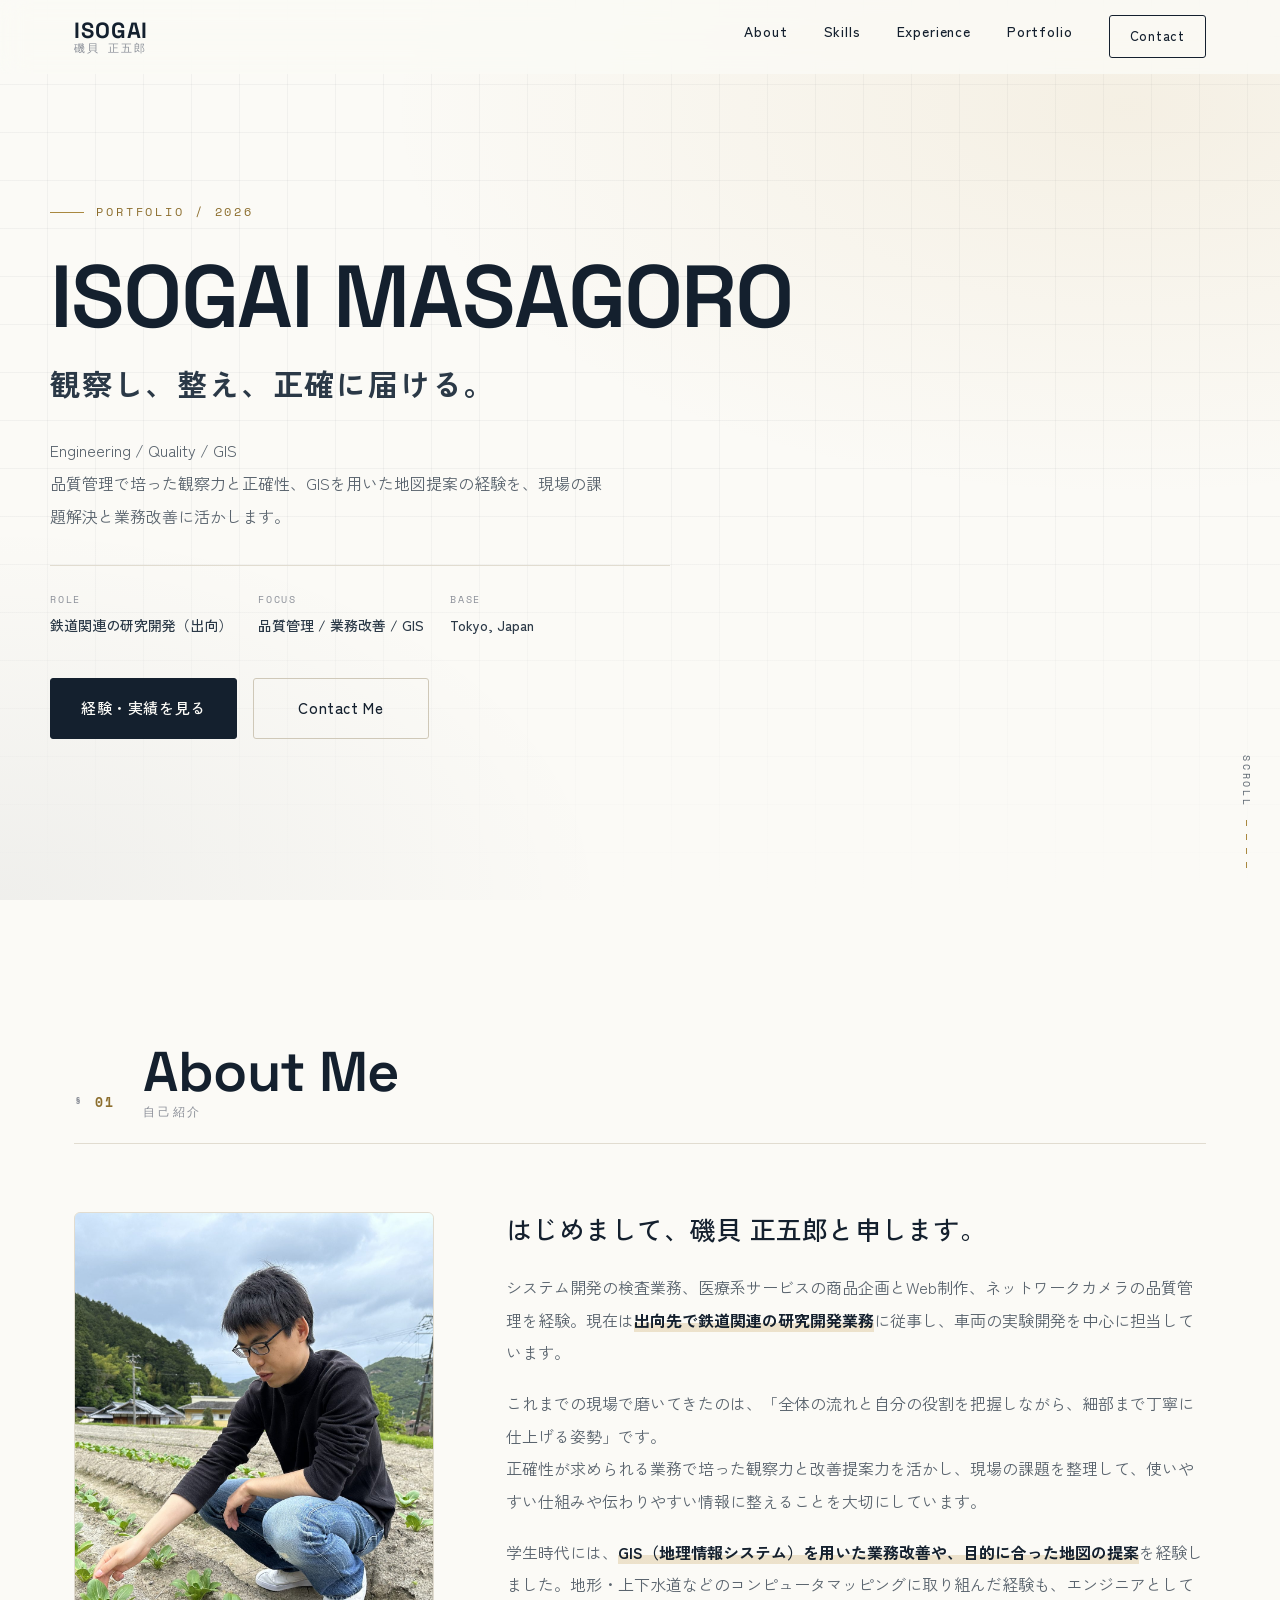
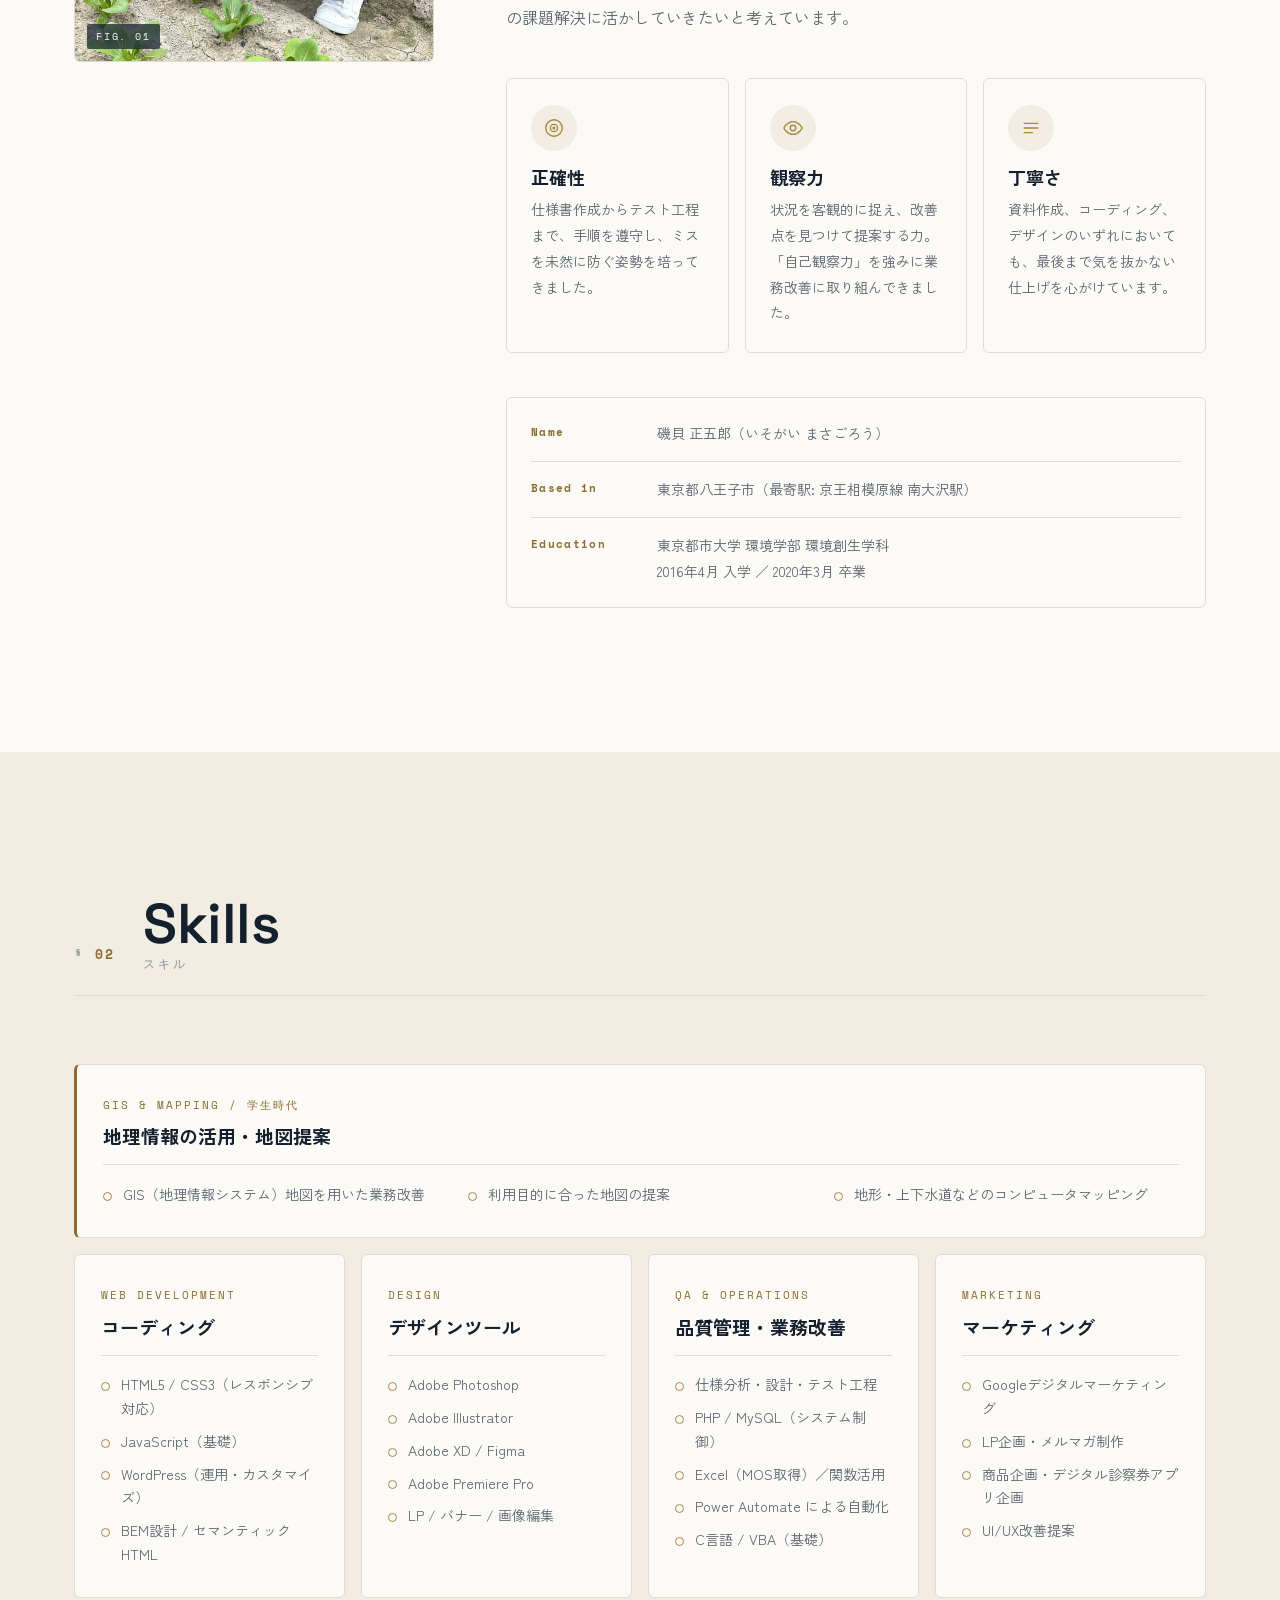
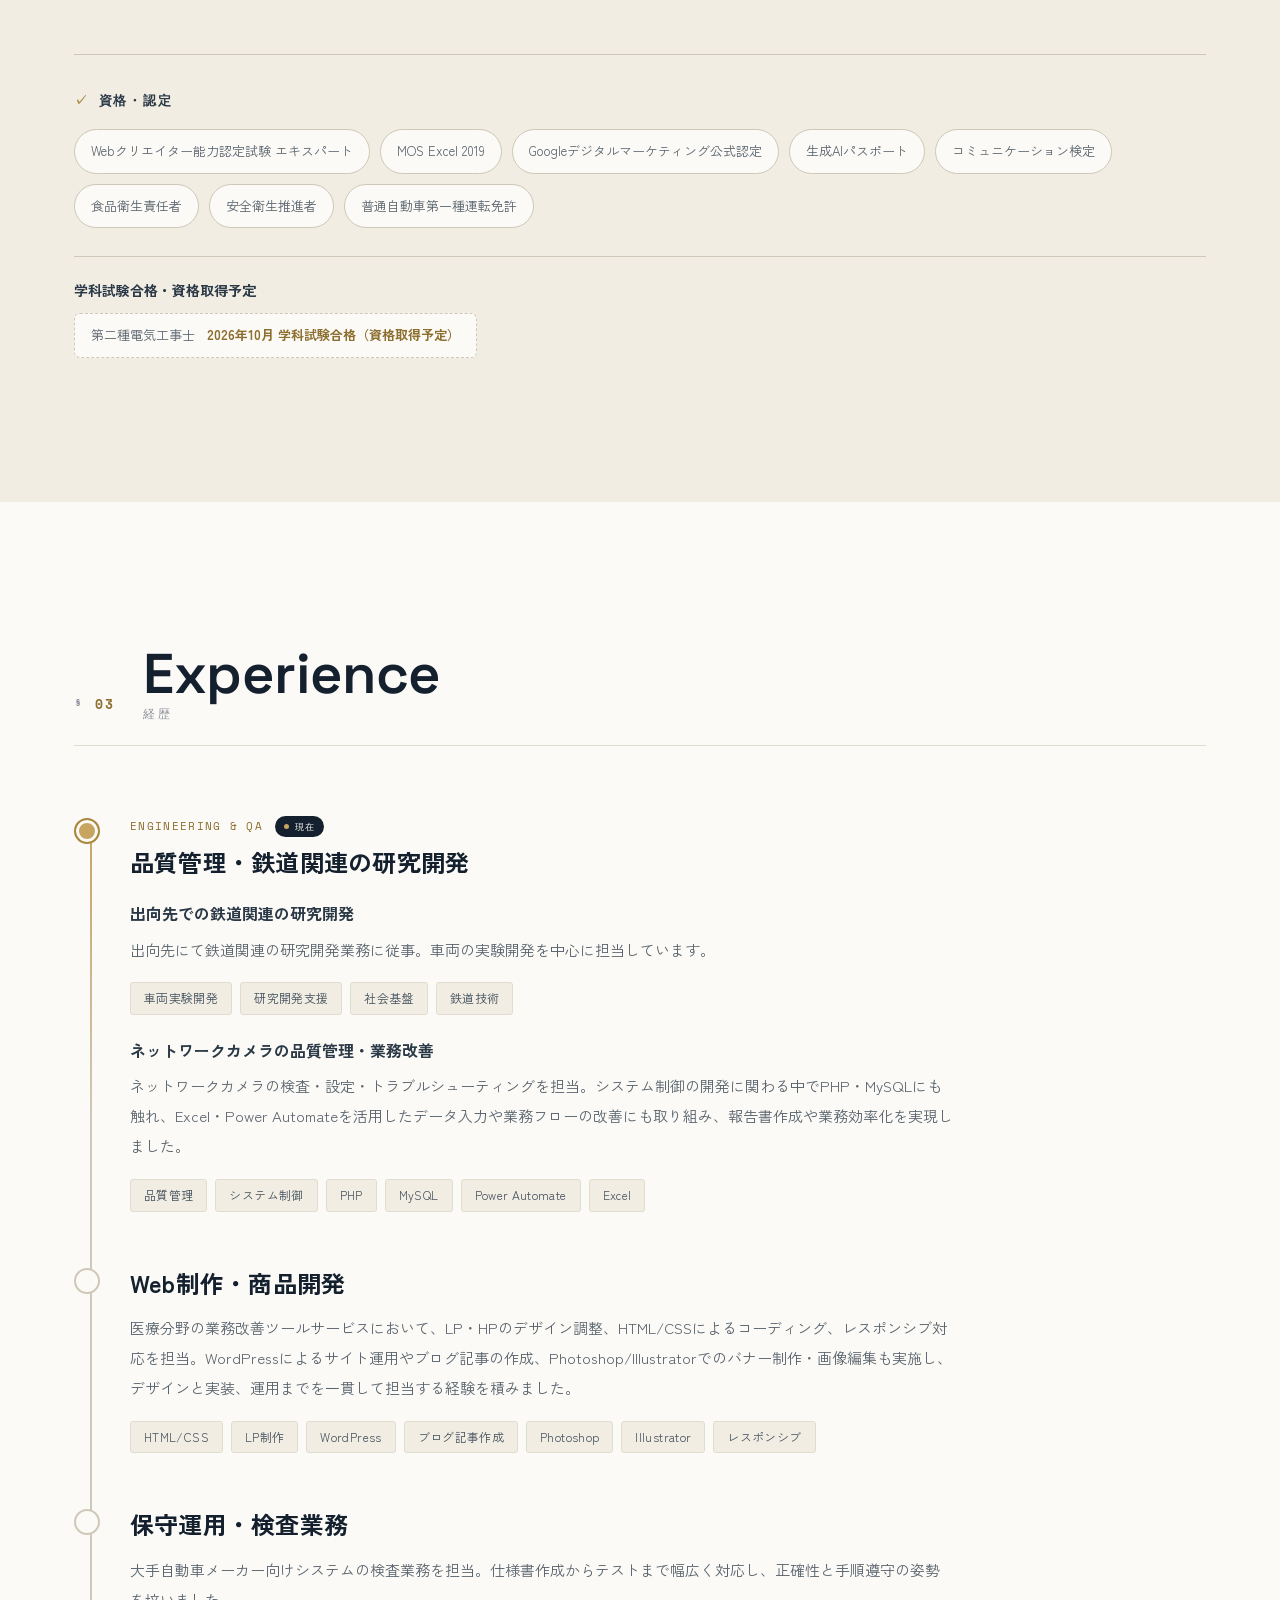
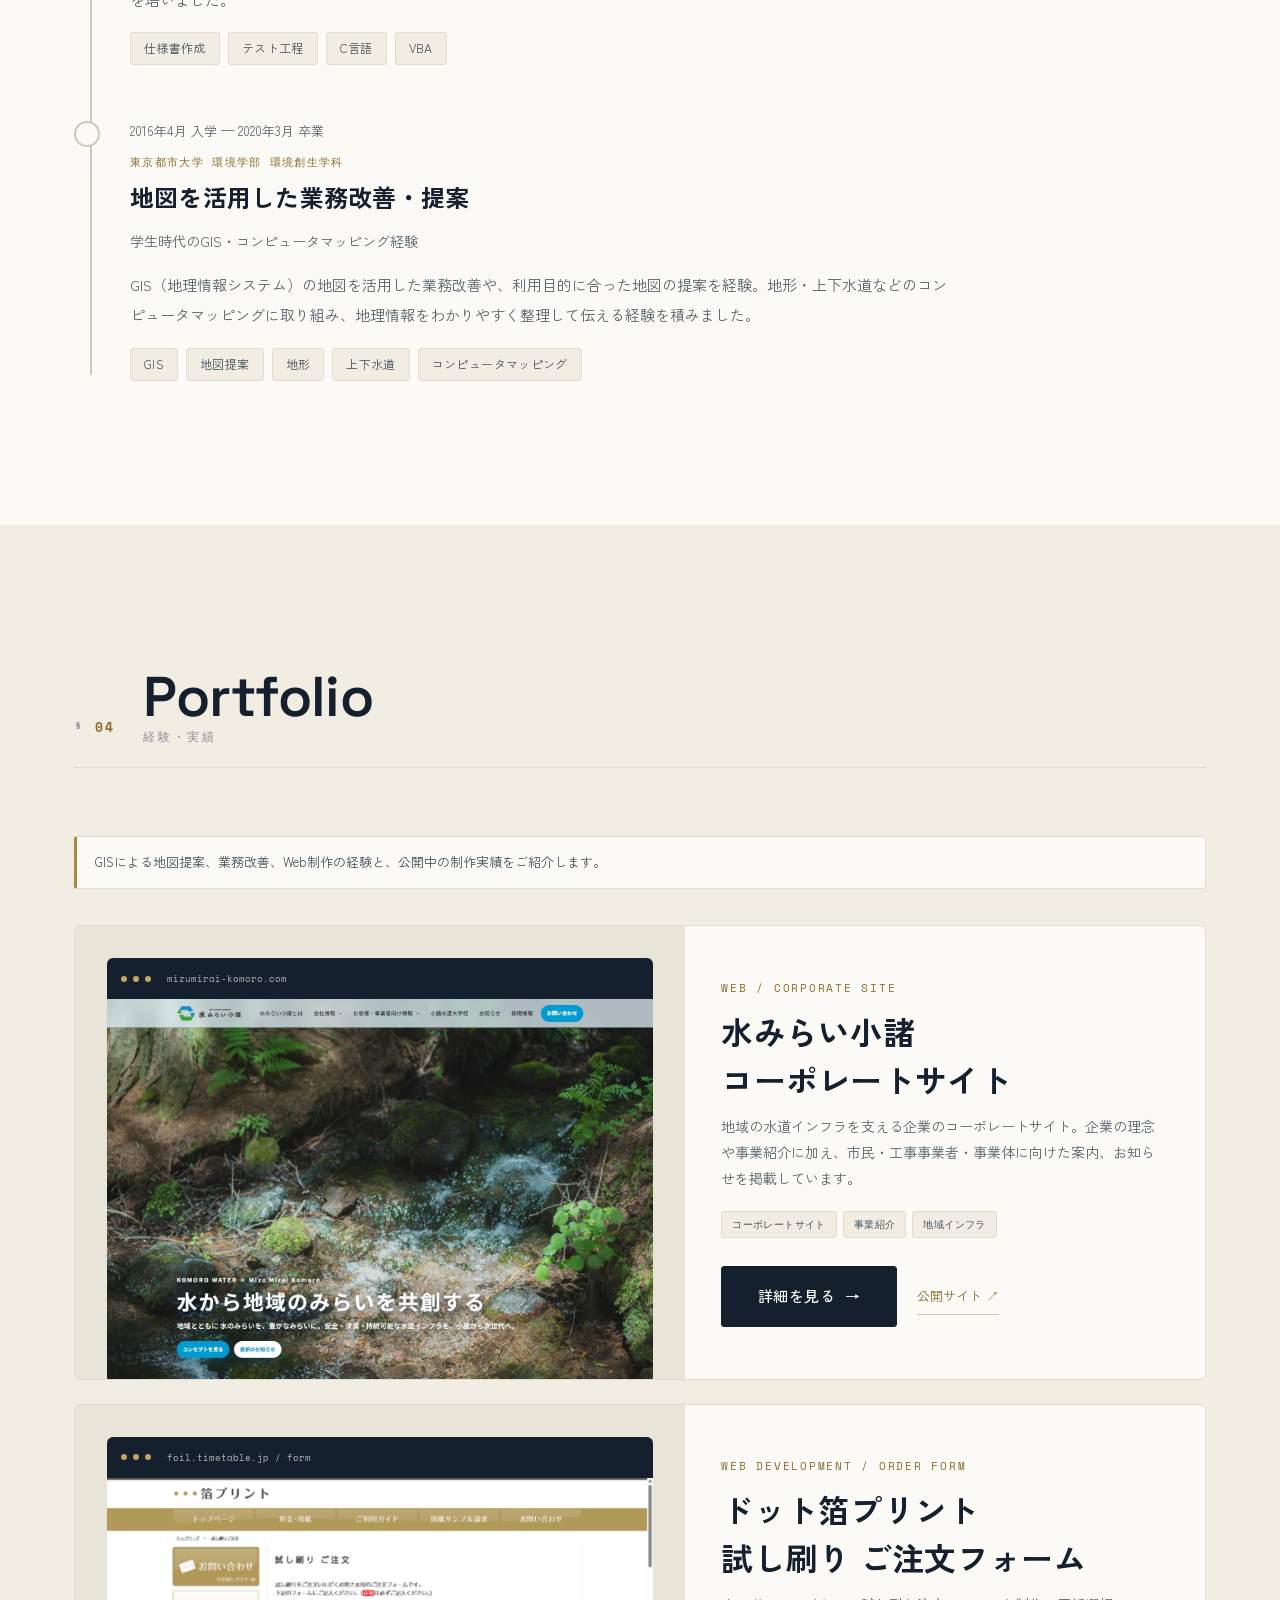
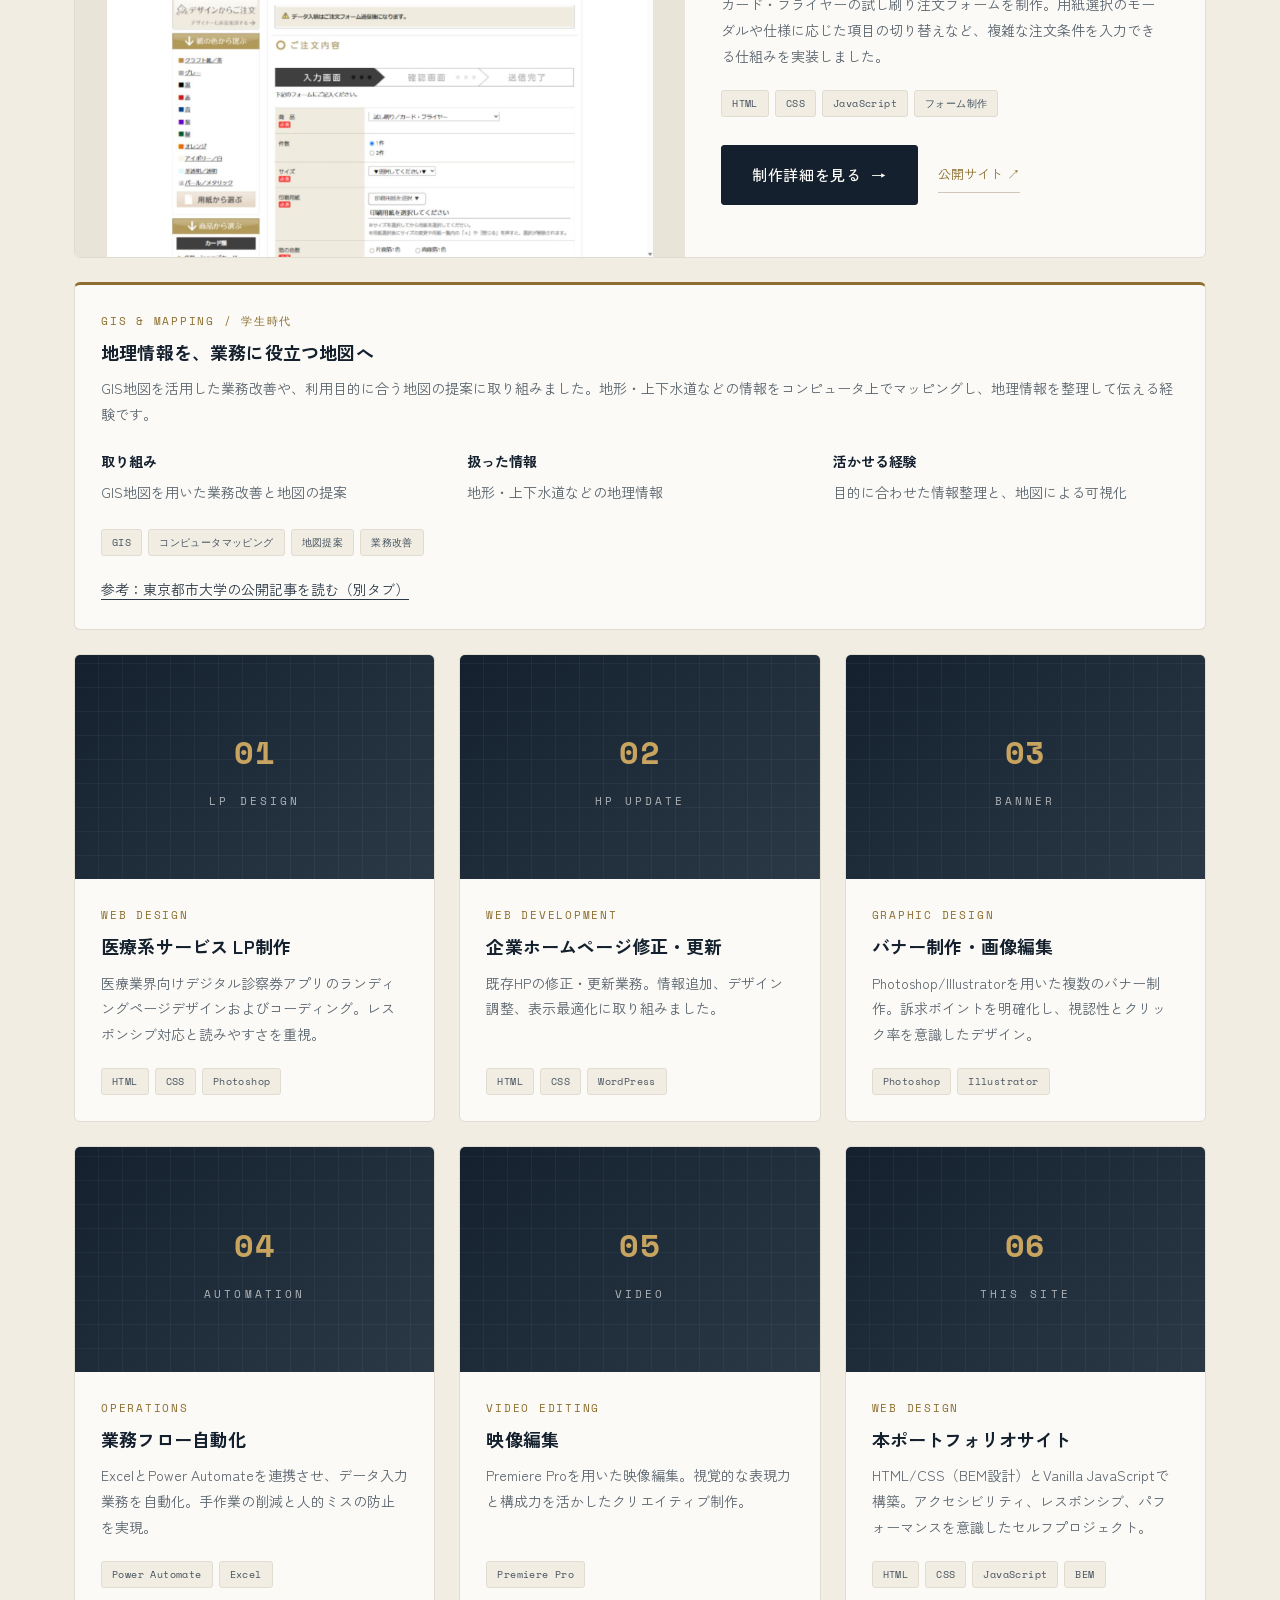
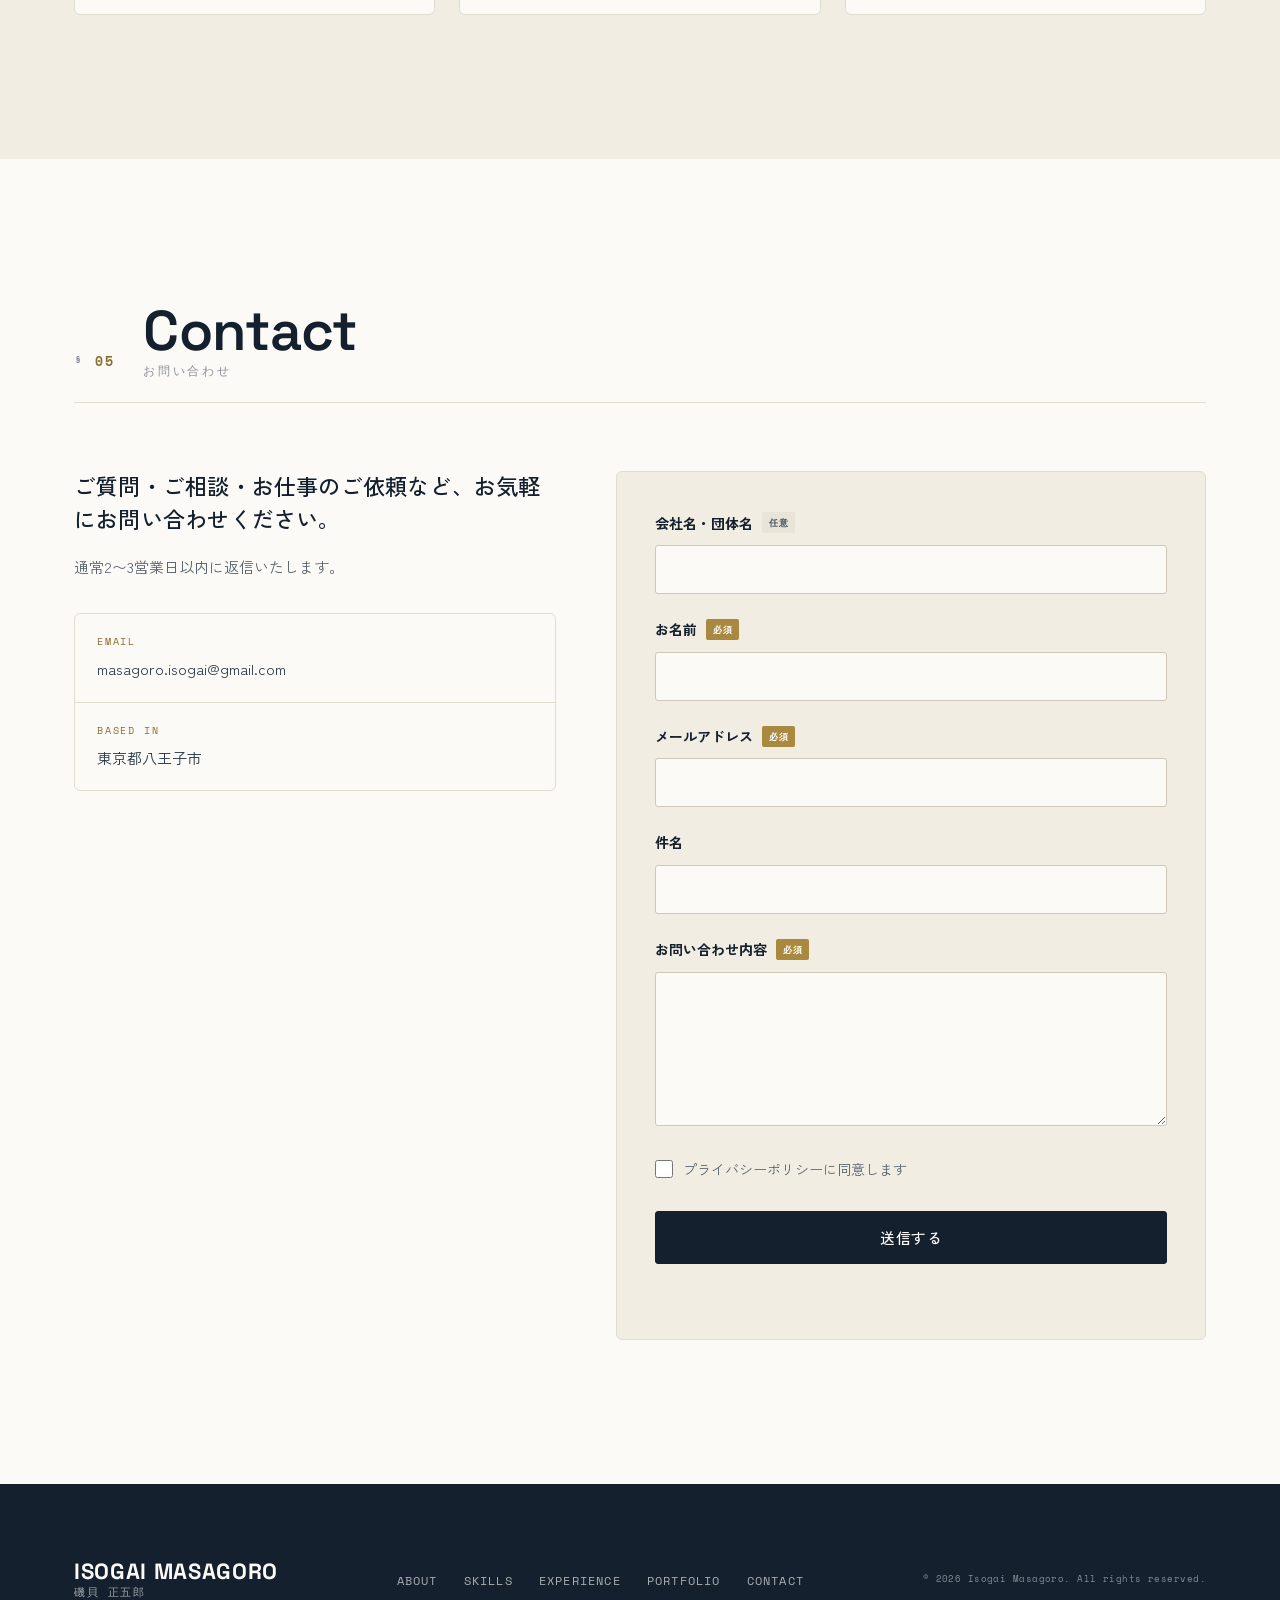
==== commit b55e502b: "Merge latest portfolio updates while preserving added projects" ====
--- a/index.html
+++ b/index.html
@@ -5,13 +5,13 @@
   <meta name="viewport" content="width=device-width, initial-scale=1.0">
   <meta name="format-detection" content="telephone=no">
   <title>磯貝 正五郎 | Portfolio - 観察し、整え、正確に届ける。</title>
-  <meta name="description" content="磯貝正五郎のポートフォリオサイト。品質管理で培った観察力と正確性を、Webデザインに活かします。HTML/CSS、Photoshop、Illustratorなどを用いたWeb制作実績を掲載。">
+  <meta name="description" content="磯貝正五郎のエンジニア向けポートフォリオ。品質管理・業務改善、学生時代のGISを用いた地図提案・コンピュータマッピング、Web制作の経験を紹介します。">
   <meta name="author" content="Isogai Masagoro">
 
   <!-- OGP -->
   <meta property="og:type" content="website">
   <meta property="og:title" content="磯貝 正五郎 | Portfolio">
-  <meta property="og:description" content="観察し、整え、正確に届ける。Web Designer & QA Engineer">
+  <meta property="og:description" content="観察し、整え、正確に届ける。品質管理・業務改善・GISの経験を紹介。">
   <meta property="og:image" content="assets/images/ogp.png">
   <meta name="twitter:card" content="summary_large_image">
 
@@ -70,17 +70,17 @@
           <span class="hero__title-jp">観察し、整え、<br class="u-sp-only">正確に届ける。</span>
         </h1>
         <p class="hero__lead">
-          Engineer &amp; Web Designer<br>
-          鉄道の研究開発に従事しながら、品質管理で培った観察力と正確性を、Webデザインに活かします。
+          Engineering / Quality / GIS<br>
+          品質管理で培った観察力と正確性、GISを用いた地図提案の経験を、現場の課題解決と業務改善に活かします。
         </p>
         <dl class="hero__meta">
           <div class="hero__meta-item">
             <dt class="hero__meta-key">ROLE</dt>
-            <dd class="hero__meta-val">鉄道研究開発エンジニア</dd>
+            <dd class="hero__meta-val">鉄道関連の研究開発（出向）</dd>
           </div>
           <div class="hero__meta-item">
             <dt class="hero__meta-key">FOCUS</dt>
-            <dd class="hero__meta-val">Web Design / 品質管理</dd>
+            <dd class="hero__meta-val">品質管理 / 業務改善 / GIS</dd>
           </div>
           <div class="hero__meta-item">
             <dt class="hero__meta-key">BASE</dt>
@@ -88,7 +88,7 @@
           </div>
         </dl>
         <div class="hero__actions">
-          <a href="#portfolio" class="button button--primary">View My Works</a>
+          <a href="#portfolio" class="button button--primary">経験・実績を見る</a>
           <a href="#contact" class="button button--outline">Contact Me</a>
         </div>
       </div>
@@ -123,11 +123,14 @@
               はじめまして、磯貝 正五郎と申します。
             </p>
             <p class="about__text">
-              システム開発の検査業務、医療系サービスの商品企画とWeb制作、ネットワークカメラの品質管理を経て、現在は<strong>鉄道関連の研究開発エンジニア</strong>として、車両の実験開発を中心に社会基盤を支えるものづくりに携わっています。
+              システム開発の検査業務、医療系サービスの商品企画とWeb制作、ネットワークカメラの品質管理を経験。現在は<strong>出向先で鉄道関連の研究開発業務</strong>に従事し、車両の実験開発を中心に担当しています。
             </p>
             <p class="about__text">
               これまでの現場で磨いてきたのは、「全体の流れと自分の役割を把握しながら、細部まで丁寧に仕上げる姿勢」です。<br>
-              正確性が求められる業務で培った観察力と改善提案力を、Webデザインの分野にも活かし、伝わりやすく使いやすいデザインを追求していきたいと考えています。
+              正確性が求められる業務で培った観察力と改善提案力を活かし、現場の課題を整理して、使いやすい仕組みや伝わりやすい情報に整えることを大切にしています。
+            </p>
+            <p class="about__text">
+              学生時代には、<strong>GIS（地理情報システム）を用いた業務改善や、目的に合った地図の提案</strong>を経験しました。地形・上下水道などのコンピュータマッピングに取り組んだ経験も、エンジニアとしての課題解決に活かしていきたいと考えています。
             </p>
 
             <ul class="about__strengths">
@@ -165,7 +168,7 @@
               </div>
               <div class="about__profile-row">
                 <dt>Education</dt>
-                <dd>都市環境学</dd>
+                <dd>東京都市大学 環境学部 環境創生学科<br><time datetime="2016-04">2016年4月</time> 入学 ／ <time datetime="2020-03">2020年3月</time> 卒業</dd>
               </div>
             </dl>
           </div>
@@ -187,6 +190,16 @@
         </header>
 
         <div class="skills__grid">
+          <div class="skill-card skill-card--gis">
+            <p class="skill-card__category">GIS &amp; Mapping / 学生時代</p>
+            <h3 class="skill-card__title">地理情報の活用・地図提案</h3>
+            <ul class="skill-card__list">
+              <li>GIS（地理情報システム）地図を用いた業務改善</li>
+              <li>利用目的に合った地図の提案</li>
+              <li>地形・上下水道などのコンピュータマッピング</li>
+            </ul>
+          </div>
+
           <div class="skill-card">
             <p class="skill-card__category">Web Development</p>
             <h3 class="skill-card__title">コーディング</h3>
@@ -246,6 +259,12 @@
             <li class="cert-badge">安全衛生推進者</li>
             <li class="cert-badge">普通自動車第一種運転免許</li>
           </ul>
+          <div class="skills__planned">
+            <h4 class="skills__planned-title">学科試験合格・資格取得予定</h4>
+            <ul class="skills__certs-list">
+              <li class="cert-badge cert-badge--planned">第二種電気工事士 <span class="cert-badge__status"><time datetime="2026-10">2026年10月</time> 学科試験合格（資格取得予定）</span></li>
+            </ul>
+          </div>
         </div>
       </div>
     </section>
@@ -266,10 +285,11 @@
         <ol class="timeline">
           <li class="timeline__item timeline__item--current">
             <div class="timeline__body">
-              <p class="timeline__company">鉄道技術<span class="timeline__now">NOW</span></p>
-              <h3 class="timeline__role">鉄道関連の研究開発エンジニア</h3>
+              <p class="timeline__company">Engineering &amp; QA<span class="timeline__now">現在</span></p>
+              <h3 class="timeline__role">品質管理・鉄道関連の研究開発</h3>
+              <h4 class="timeline__subheading">出向先での鉄道関連の研究開発</h4>
               <p class="timeline__description">
-                鉄道の研究開発をサポートする鉄道技術のトータルエンジニアリングに従事。現在は車両の実験開発を中心に担当し、社会基盤を支える専門技術の現場で、正確性と継続的改善を意識して取り組んでいます。
+                出向先にて鉄道関連の研究開発業務に従事。車両の実験開発を中心に担当しています。
               </p>
               <ul class="timeline__tags">
                 <li>車両実験開発</li>
@@ -277,13 +297,7 @@
                 <li>社会基盤</li>
                 <li>鉄道技術</li>
               </ul>
-            </div>
-          </li>
-
-          <li class="timeline__item">
-            <div class="timeline__body">
-              <p class="timeline__company">カメラ事業 / IT</p>
-              <h3 class="timeline__role">品質管理</h3>
+              <h4 class="timeline__subheading">ネットワークカメラの品質管理・業務改善</h4>
               <p class="timeline__description">
                 ネットワークカメラの検査・設定・トラブルシューティングを担当。システム制御の開発に関わる中でPHP・MySQLにも触れ、Excel・Power Automateを活用したデータ入力や業務フローの改善にも取り組み、報告書作成や業務効率化を実現しました。
               </p>
@@ -300,7 +314,6 @@
 
           <li class="timeline__item">
             <div class="timeline__body">
-              <p class="timeline__company">医療業界 / 商品企画</p>
               <h3 class="timeline__role">Web制作・商品開発</h3>
               <p class="timeline__description">
                 医療分野の業務改善ツールサービスにおいて、LP・HPのデザイン調整、HTML/CSSによるコーディング、レスポンシブ対応を担当。WordPressによるサイト運用やブログ記事の作成、Photoshop/Illustratorでのバナー制作・画像編集も実施し、デザインと実装、運用までを一貫して担当する経験を積みました。
@@ -319,7 +332,6 @@
 
           <li class="timeline__item">
             <div class="timeline__body">
-              <p class="timeline__company">自動車業界 / システム開発</p>
               <h3 class="timeline__role">保守運用・検査業務</h3>
               <p class="timeline__description">
                 大手自動車メーカー向けシステムの検査業務を担当。仕様書作成からテストまで幅広く対応し、正確性と手順遵守の姿勢を培いました。
@@ -333,6 +345,24 @@
             </div>
           </li>
 
+          <li class="timeline__item">
+            <div class="timeline__body">
+              <p class="timeline__period"><time datetime="2016-04">2016年4月</time> 入学 — <time datetime="2020-03">2020年3月</time> 卒業</p>
+              <p class="timeline__company">東京都市大学 環境学部 環境創生学科</p>
+              <h3 class="timeline__role">地図を活用した業務改善・提案</h3>
+              <p class="timeline__assignment">学生時代のGIS・コンピュータマッピング経験</p>
+              <p class="timeline__description">
+                GIS（地理情報システム）の地図を活用した業務改善や、利用目的に合った地図の提案を経験。地形・上下水道などのコンピュータマッピングに取り組み、地理情報をわかりやすく整理して伝える経験を積みました。
+              </p>
+              <ul class="timeline__tags">
+                <li>GIS</li>
+                <li>地図提案</li>
+                <li>地形</li>
+                <li>上下水道</li>
+                <li>コンピュータマッピング</li>
+              </ul>
+            </div>
+          </li>
         </ol>
       </div>
     </section>
@@ -346,12 +376,12 @@
           <span class="section__number">04</span>
           <h2 class="section__title">
             <span class="section__title-en">Portfolio</span>
-            <span class="section__title-jp">制作実績</span>
+            <span class="section__title-jp">経験・実績</span>
           </h2>
         </header>
 
         <p class="portfolio__note">
-          Web制作から業務改善まで。制作内容と、実装で大切にしたポイントをご紹介します。
+          GISによる地図提案、業務改善、Web制作の経験と、公開中の制作実績をご紹介します。
         </p>
 
         <ul class="portfolio__grid">
@@ -391,6 +421,34 @@
               </div>
             </div>
           </li>
+          <li class="work-card work-card--gis">
+            <div class="work-card__body">
+              <p class="work-card__category">GIS &amp; Mapping / 学生時代</p>
+              <h3 class="work-card__title">地理情報を、業務に役立つ地図へ</h3>
+              <p class="work-card__text">
+                GIS地図を活用した業務改善や、利用目的に合う地図の提案に取り組みました。地形・上下水道などの情報をコンピュータ上でマッピングし、地理情報を整理して伝える経験です。
+              </p>
+              <dl class="work-card__details">
+                <div>
+                  <dt>取り組み</dt>
+                  <dd>GIS地図を用いた業務改善と地図の提案</dd>
+                </div>
+                <div>
+                  <dt>扱った情報</dt>
+                  <dd>地形・上下水道などの地理情報</dd>
+                </div>
+                <div>
+                  <dt>活かせる経験</dt>
+                  <dd>目的に合わせた情報整理と、地図による可視化</dd>
+                </div>
+              </dl>
+              <ul class="work-card__tags">
+                <li>GIS</li><li>コンピュータマッピング</li><li>地図提案</li><li>業務改善</li>
+              </ul>
+              <a class="work-card__source" href="https://www.chiiki.tcu.ac.jp/report/20190117-3905.php" target="_blank" rel="noopener noreferrer">参考：東京都市大学の公開記事を読む（別タブ）</a>
+            </div>
+          </li>
+
           <!-- Work 1 -->
           <li class="work-card">
             <div class="work-card__thumb">
--- a/assets/css/style.css
+++ b/assets/css/style.css
@@ -866,6 +866,11 @@
   border-color: var(--line-strong);
 }
 
+.skill-card--gis {
+  grid-column: 1 / -1;
+  border-left: 3px solid var(--brass);
+}
+
 .skill-card__category {
   font-family: var(--font-mono);
   font-size: 0.6875rem;
@@ -950,6 +955,30 @@
   border-color: var(--brass-2);
   color: var(--ink);
   background-color: var(--white);
+}
+
+.skills__planned {
+  margin-top: 28px;
+  padding-top: 24px;
+  border-top: 1px solid var(--line-strong);
+}
+
+.skills__planned-title {
+  font-size: 0.875rem;
+  color: var(--ink-2);
+  margin-bottom: 12px;
+}
+
+.cert-badge--planned {
+  flex-wrap: wrap;
+  gap: 6px 12px;
+  border-style: dashed;
+  border-radius: var(--radius-md);
+}
+
+.cert-badge__status {
+  font-weight: 700;
+  color: var(--brass);
 }
 
 @media (min-width: 600px) {
@@ -1026,7 +1055,8 @@
 }
 
 .timeline__company {
-  display: inline-flex;
+  display: flex;
+  flex-wrap: wrap;
   align-items: center;
   font-family: var(--font-mono);
   font-size: 0.6875rem;
@@ -1034,6 +1064,24 @@
   text-transform: uppercase;
   color: var(--brass);
   margin-bottom: 0.5rem;
+}
+
+.timeline__period {
+  font-size: 0.8125rem;
+  color: var(--text-sub);
+  margin-bottom: 8px;
+}
+
+.timeline__assignment {
+  font-size: 0.875rem;
+  color: var(--text-sub);
+  margin-bottom: 16px;
+}
+
+.timeline__subheading {
+  font-size: 1rem;
+  color: var(--ink-2);
+  margin: 24px 0 10px;
 }
 
 .timeline__now {
@@ -1134,6 +1182,46 @@
   transform: translateY(-6px);
   box-shadow: var(--shadow-lg);
   border-color: var(--line-strong);
+}
+
+.work-card--gis {
+  grid-column: 1 / -1;
+  border-top: 3px solid var(--brass);
+}
+
+.work-card__details {
+  display: grid;
+  gap: 16px;
+  margin-bottom: 24px;
+  font-size: 0.875rem;
+}
+
+.work-card__details dt {
+  color: var(--ink);
+  font-weight: 700;
+  margin-bottom: 4px;
+}
+
+.work-card__details dd {
+  color: var(--text-sub);
+}
+
+.work-card__source {
+  align-self: flex-start;
+  margin-top: 20px;
+  font-size: 0.875rem;
+  color: var(--ink-2);
+  text-decoration: underline;
+  text-underline-offset: 4px;
+}
+
+@media (min-width: 600px) {
+  .skill-card--gis .skill-card__list,
+  .work-card__details {
+    display: grid;
+    grid-template-columns: repeat(3, minmax(0, 1fr));
+    gap: 20px;
+  }
 }
 
 .work-card__thumb {
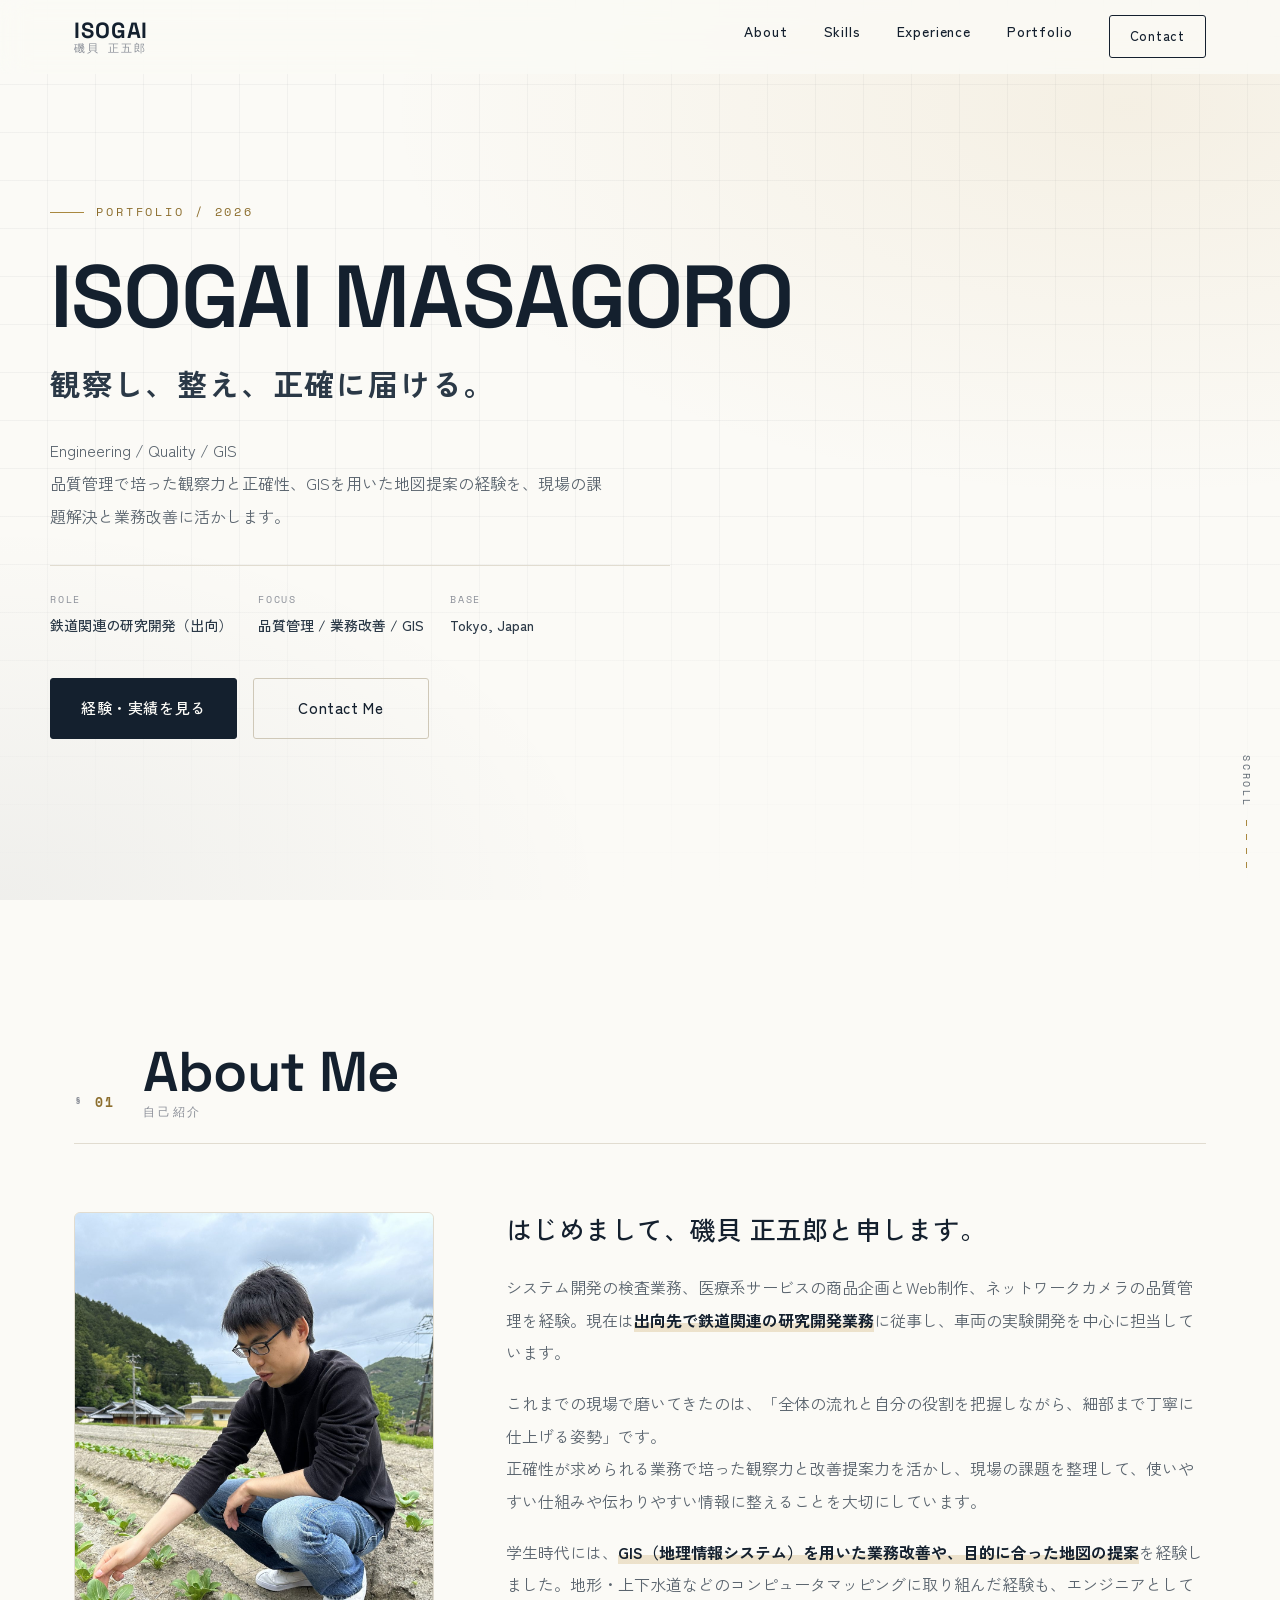
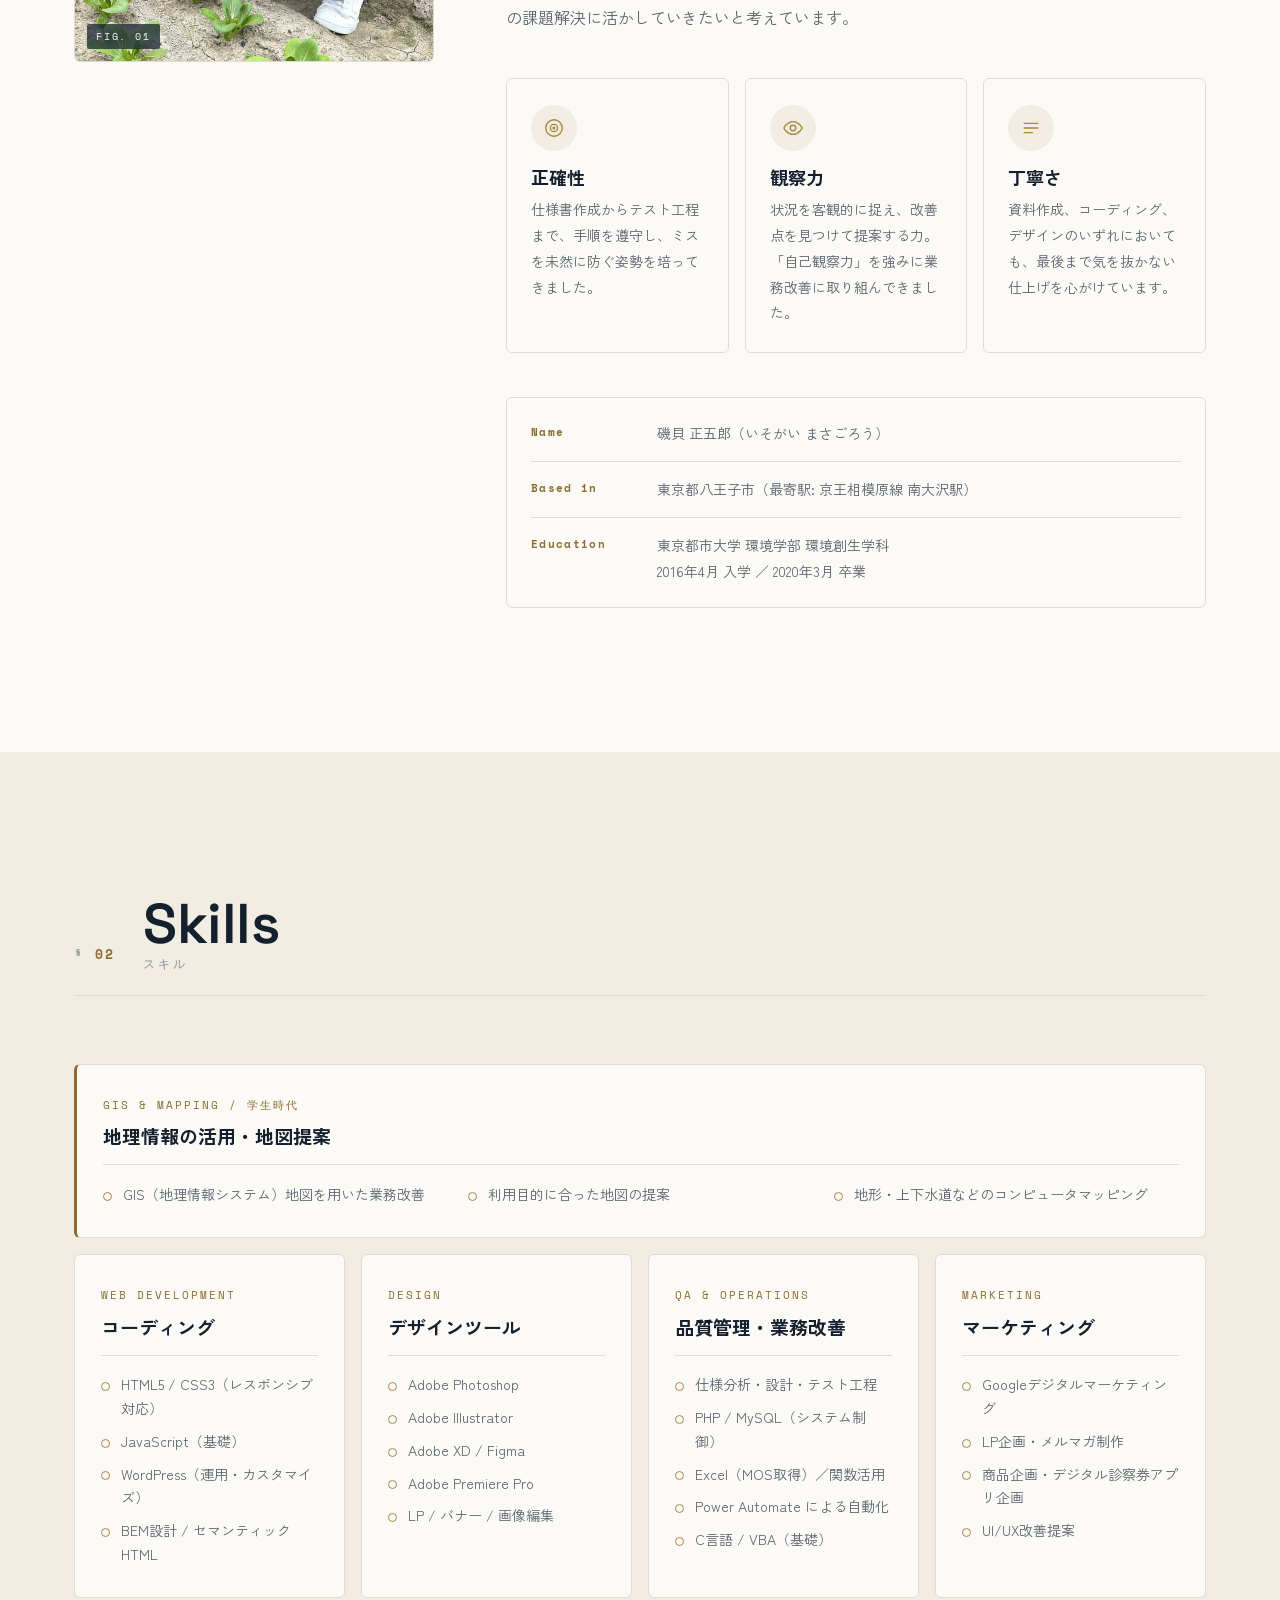
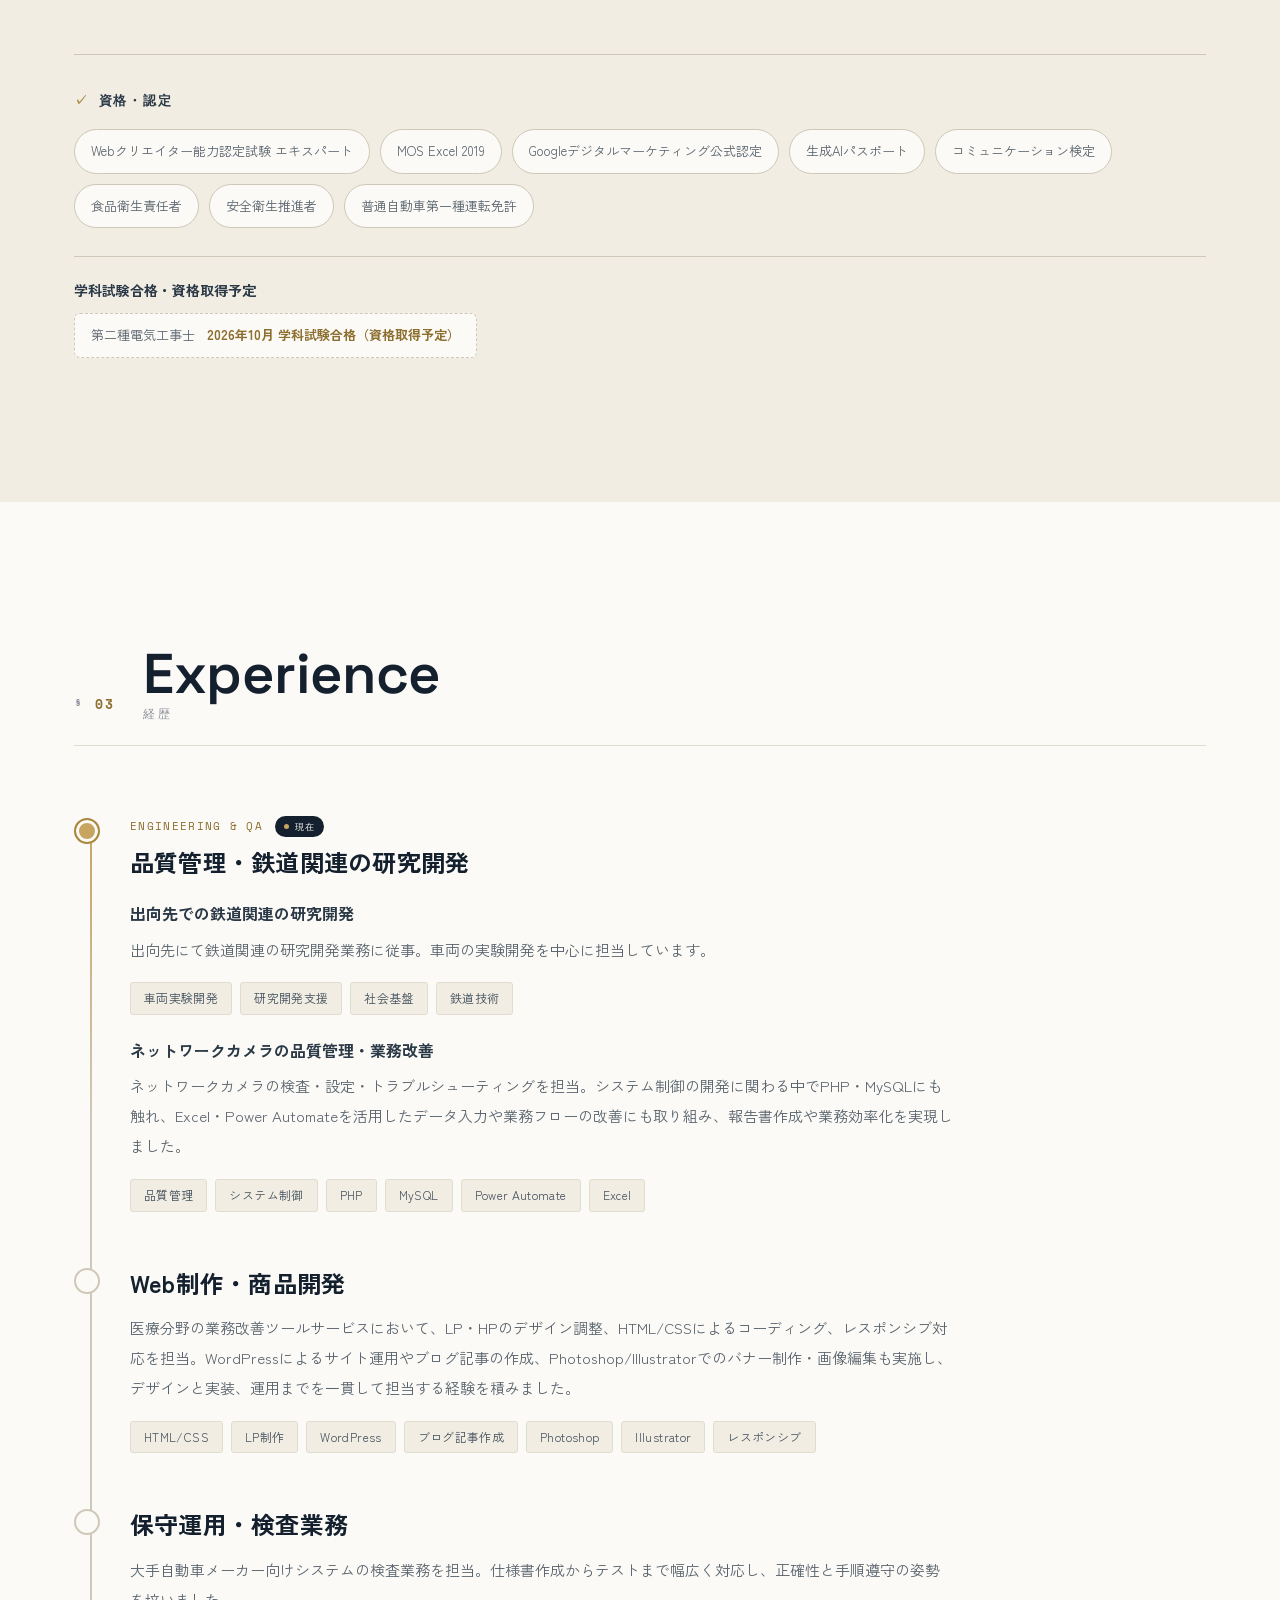
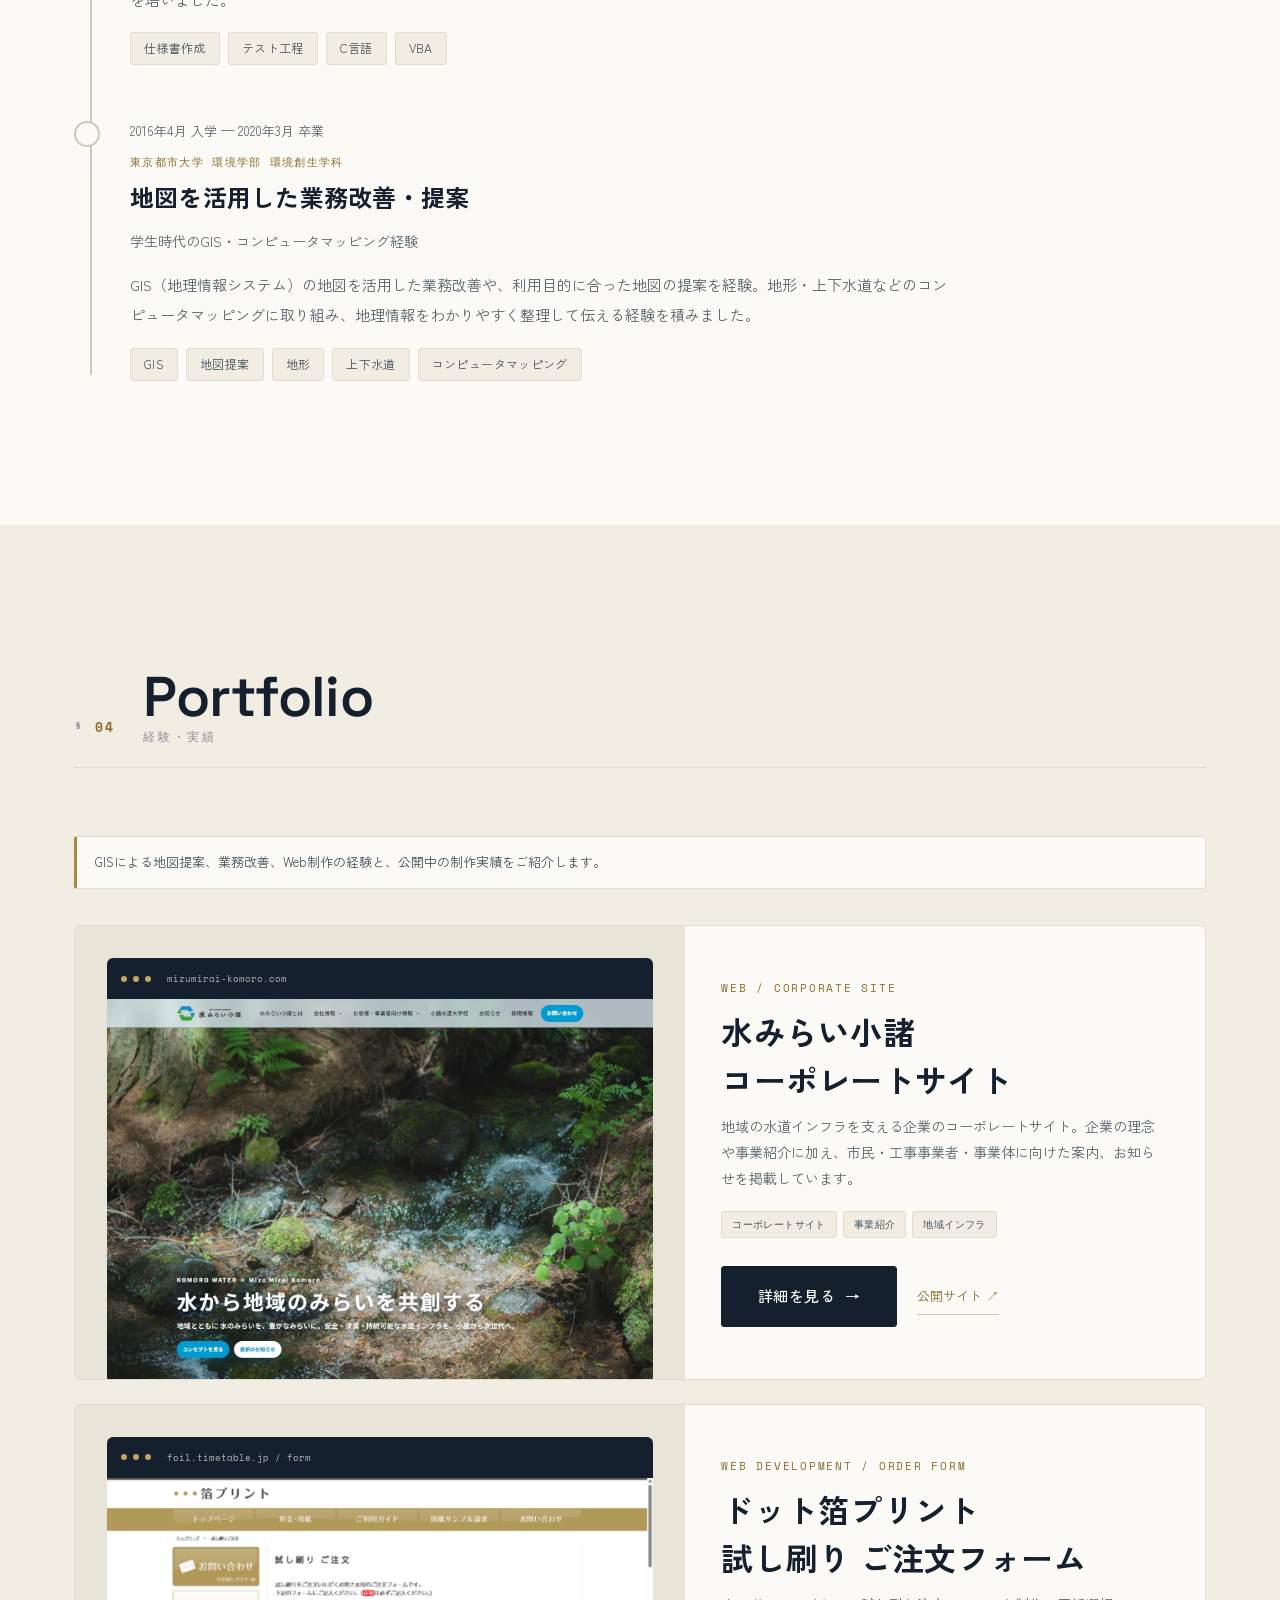
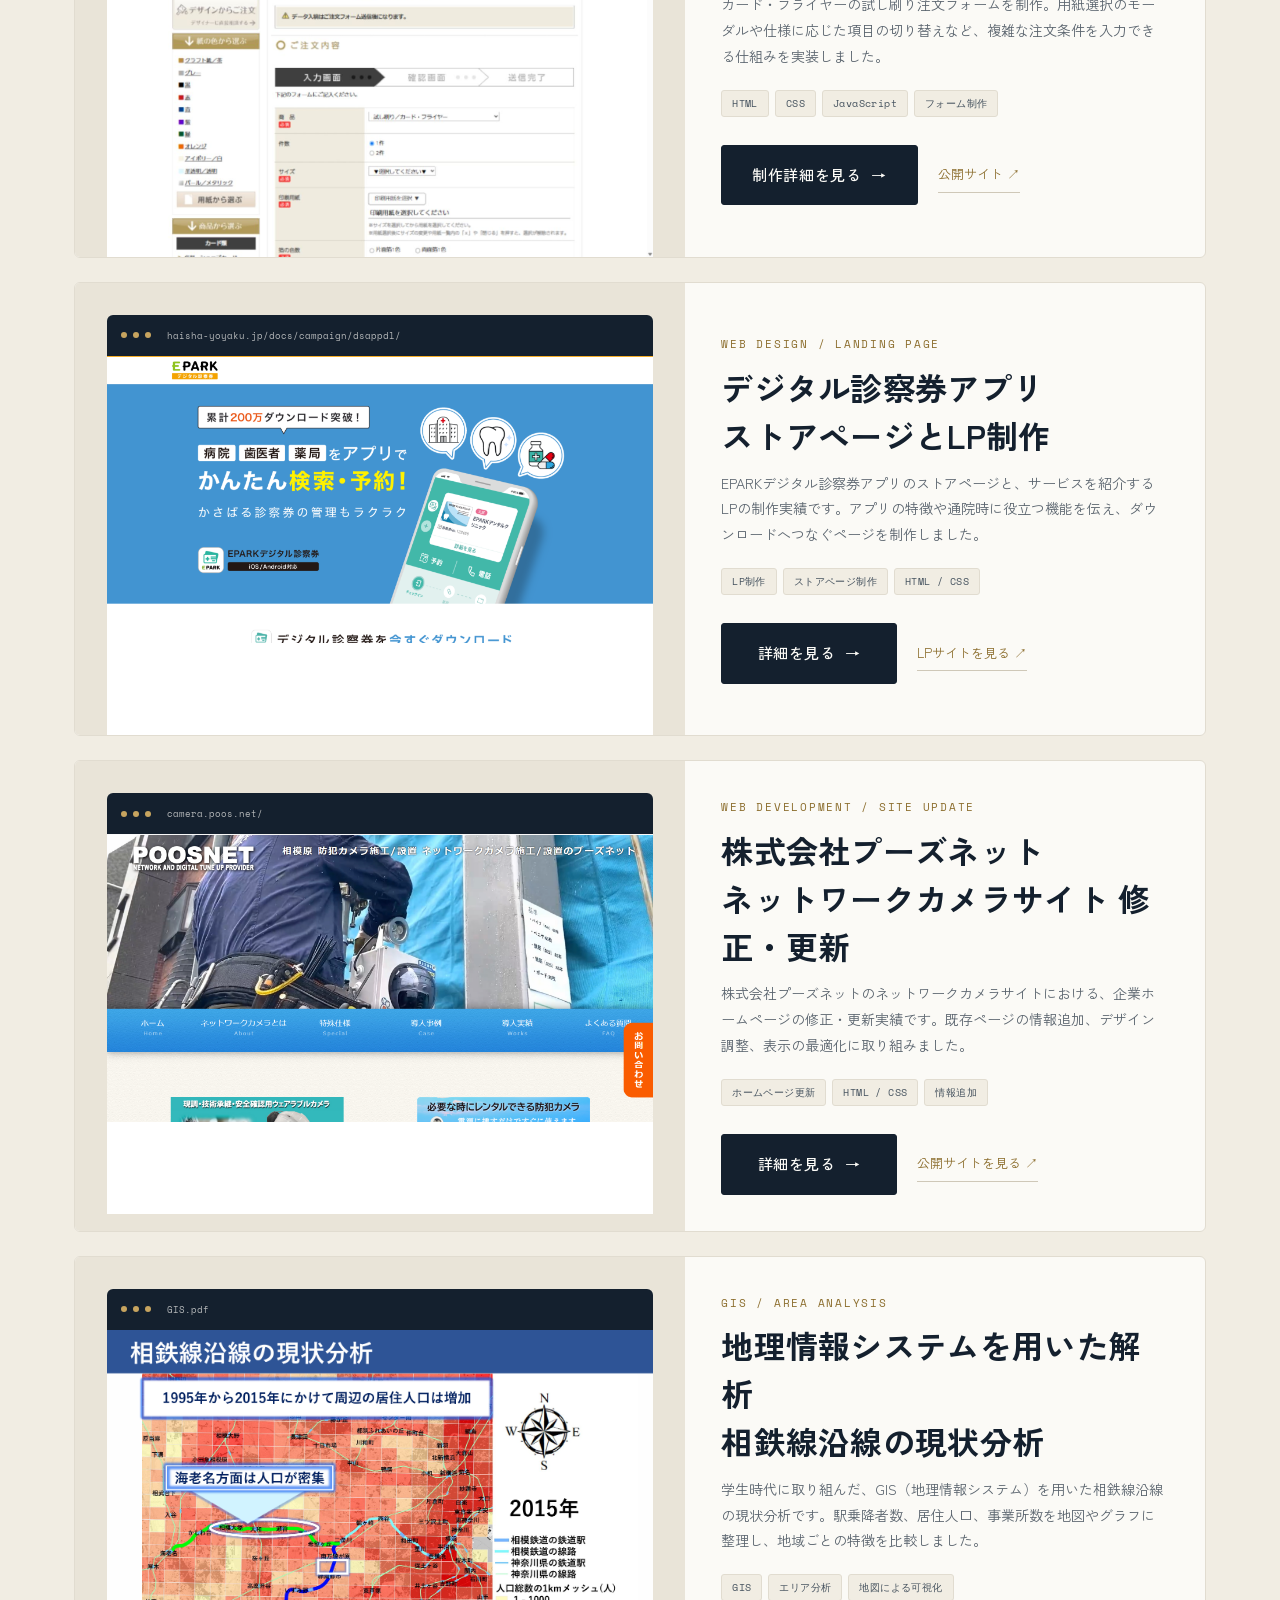
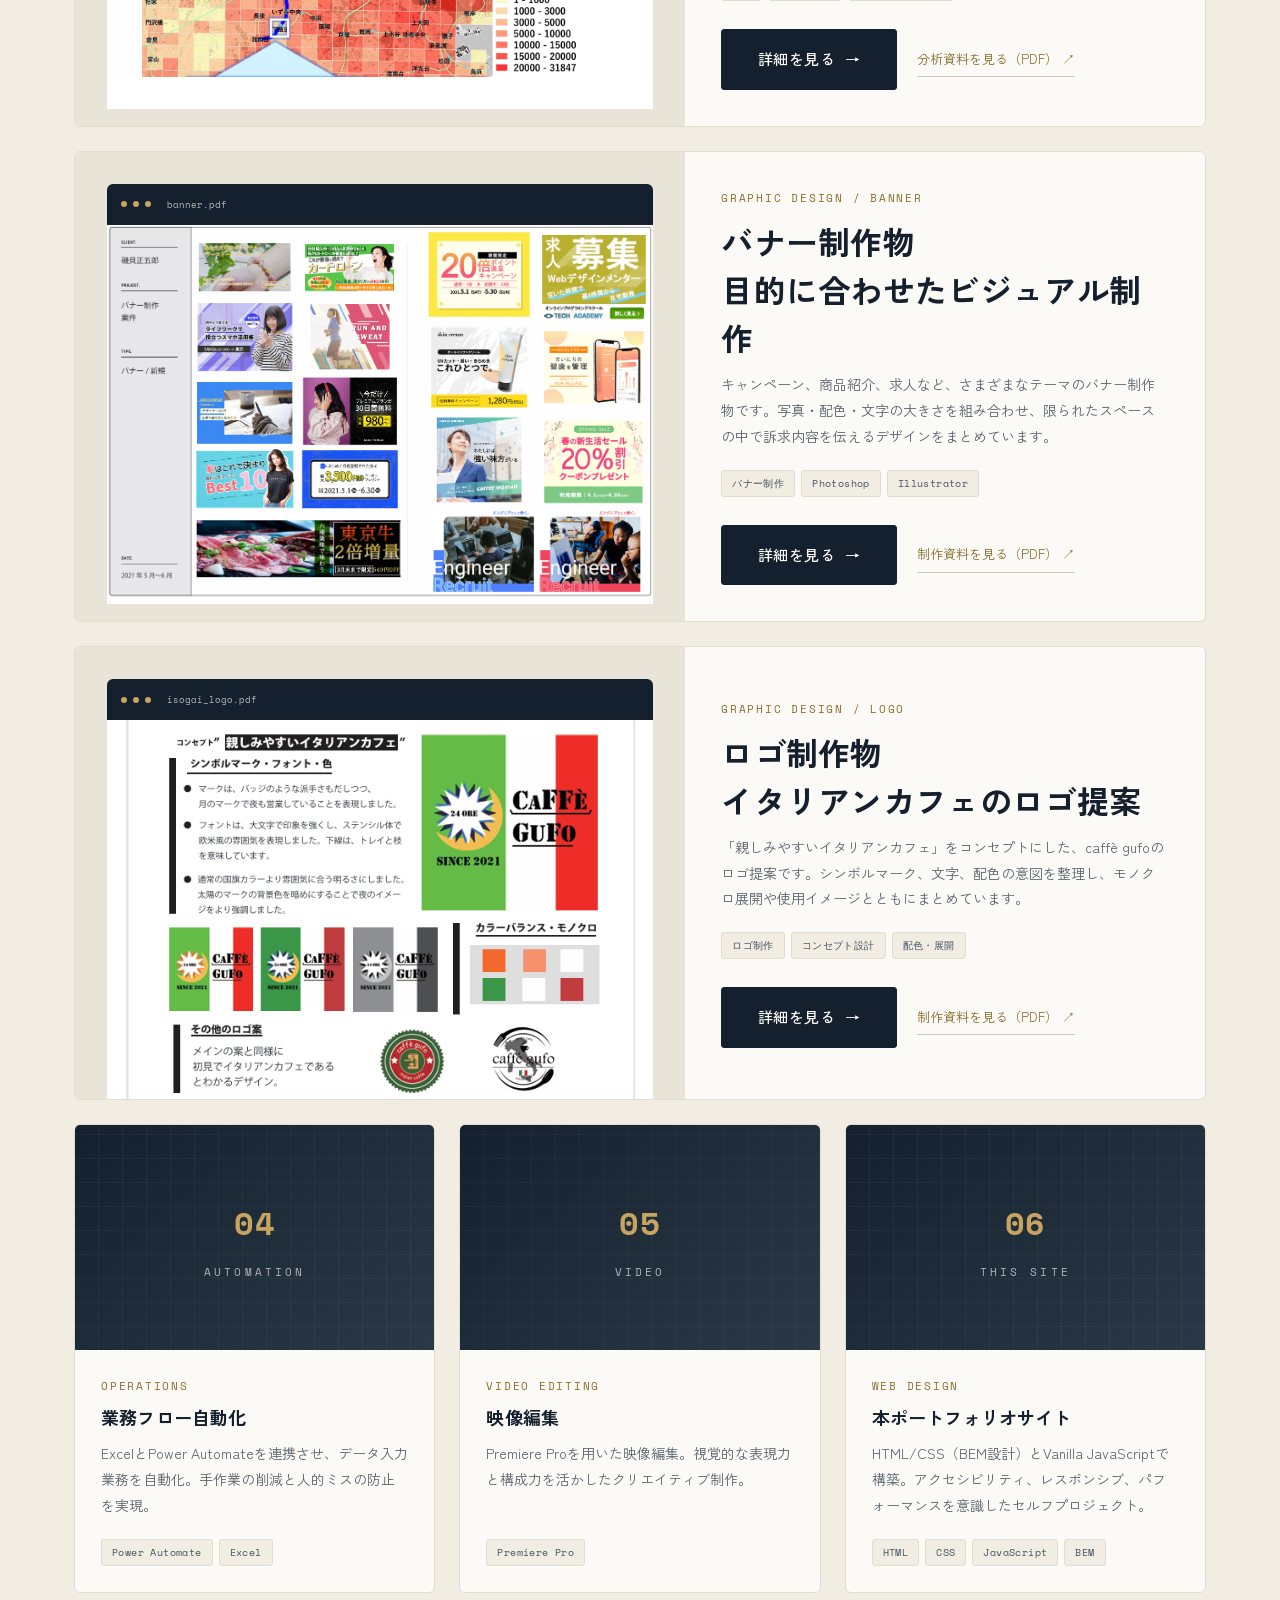
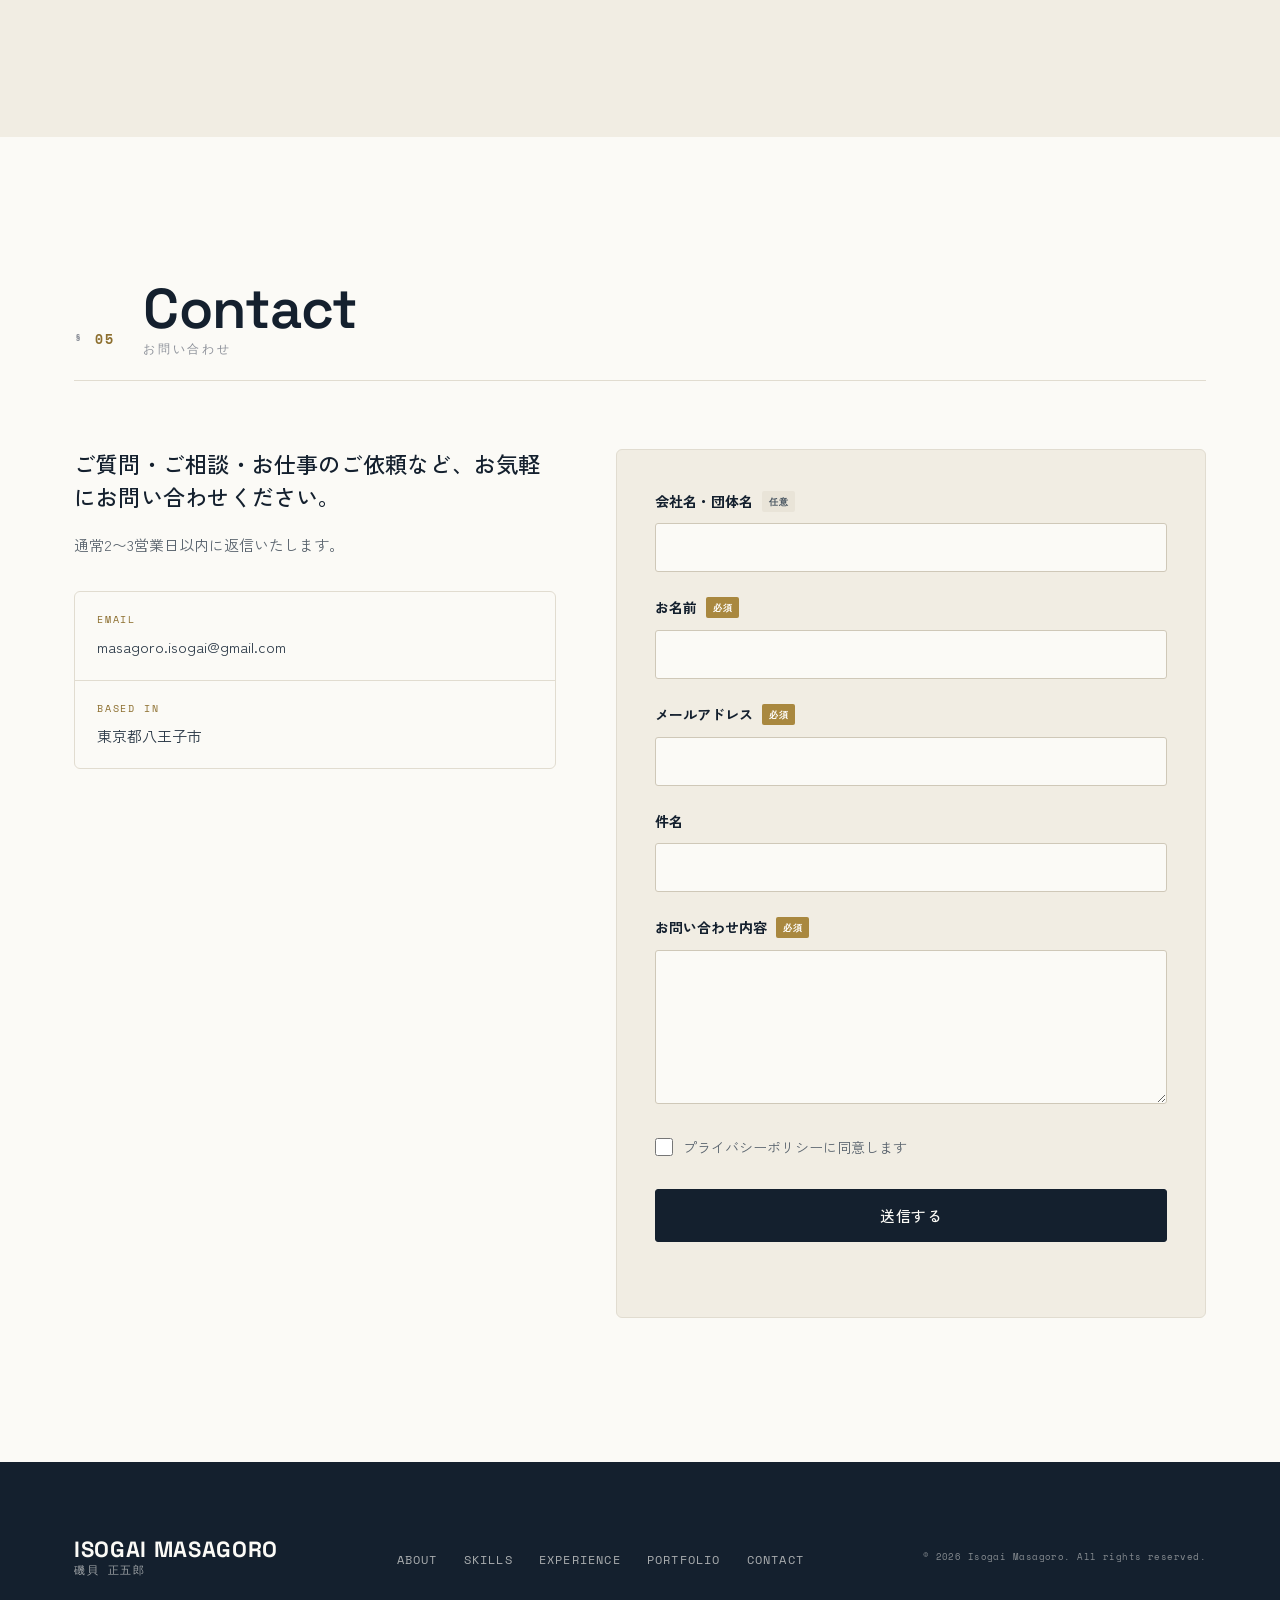
==== commit 5194eafa: "Publish app, camera, GIS, banner and logo portfolio projects" ====
--- a/index.html
+++ b/index.html
@@ -421,91 +421,73 @@
               </div>
             </div>
           </li>
-          <li class="work-card work-card--gis">
-            <div class="work-card__body">
-              <p class="work-card__category">GIS &amp; Mapping / 学生時代</p>
-              <h3 class="work-card__title">地理情報を、業務に役立つ地図へ</h3>
-              <p class="work-card__text">
-                GIS地図を活用した業務改善や、利用目的に合う地図の提案に取り組みました。地形・上下水道などの情報をコンピュータ上でマッピングし、地理情報を整理して伝える経験です。
-              </p>
-              <dl class="work-card__details">
-                <div>
-                  <dt>取り組み</dt>
-                  <dd>GIS地図を用いた業務改善と地図の提案</dd>
-                </div>
-                <div>
-                  <dt>扱った情報</dt>
-                  <dd>地形・上下水道などの地理情報</dd>
-                </div>
-                <div>
-                  <dt>活かせる経験</dt>
-                  <dd>目的に合わせた情報整理と、地図による可視化</dd>
-                </div>
-              </dl>
-              <ul class="work-card__tags">
-                <li>GIS</li><li>コンピュータマッピング</li><li>地図提案</li><li>業務改善</li>
-              </ul>
-              <a class="work-card__source" href="https://www.chiiki.tcu.ac.jp/report/20190117-3905.php" target="_blank" rel="noopener noreferrer">参考：東京都市大学の公開記事を読む（別タブ）</a>
-            </div>
-          </li>
-
-          <!-- Work 1 -->
-          <li class="work-card">
-            <div class="work-card__thumb">
-              <div class="work-card__placeholder" aria-hidden="true">
-                <span class="work-card__placeholder-no">01</span>
-                <span class="work-card__placeholder-label">LP DESIGN</span>
-              </div>
-            </div>
-            <div class="work-card__body">
-              <p class="work-card__category">Web Design</p>
-              <h3 class="work-card__title">医療系サービス LP制作</h3>
-              <p class="work-card__text">
-                医療業界向けデジタル診察券アプリのランディングページデザインおよびコーディング。レスポンシブ対応と読みやすさを重視。
-              </p>
-              <ul class="work-card__tags">
-                <li>HTML</li><li>CSS</li><li>Photoshop</li>
-              </ul>
-            </div>
-          </li>
-
-          <!-- Work 2 -->
-          <li class="work-card">
-            <div class="work-card__thumb">
-              <div class="work-card__placeholder" aria-hidden="true">
-                <span class="work-card__placeholder-no">02</span>
-                <span class="work-card__placeholder-label">HP UPDATE</span>
-              </div>
-            </div>
-            <div class="work-card__body">
-              <p class="work-card__category">Web Development</p>
-              <h3 class="work-card__title">企業ホームページ修正・更新</h3>
-              <p class="work-card__text">
-                既存HPの修正・更新業務。情報追加、デザイン調整、表示最適化に取り組みました。
-              </p>
-              <ul class="work-card__tags">
-                <li>HTML</li><li>CSS</li><li>WordPress</li>
-              </ul>
-            </div>
-          </li>
-
-          <!-- Work 3 -->
-          <li class="work-card">
-            <div class="work-card__thumb">
-              <div class="work-card__placeholder" aria-hidden="true">
-                <span class="work-card__placeholder-no">03</span>
-                <span class="work-card__placeholder-label">BANNER</span>
-              </div>
-            </div>
-            <div class="work-card__body">
-              <p class="work-card__category">Graphic Design</p>
-              <h3 class="work-card__title">バナー制作・画像編集</h3>
-              <p class="work-card__text">
-                Photoshop/Illustratorを用いた複数のバナー制作。訴求ポイントを明確化し、視認性とクリック率を意識したデザイン。
-              </p>
-              <ul class="work-card__tags">
-                <li>Photoshop</li><li>Illustrator</li>
-              </ul>
+          <li class="work-card work-card--featured">
+            <a href="works/digital-shinsatsuken.html" class="work-card__thumb work-card__thumb--screen" aria-label="デジタル診察券アプリの詳細を見る">
+              <span class="work-card__browser" aria-hidden="true"><i></i><i></i><i></i><span>haisha-yoyaku.jp/docs/campaign/dsappdl/</span></span>
+              <img src="assets/images/work-digital-shinsatsuken.png" alt="EPARKデジタル診察券のLP。検索・予約と診察券管理を紹介するメインビジュアル" width="1881" height="990" loading="lazy" class="work-card__image work-card__image--contain">
+            </a>
+            <div class="work-card__body">
+              <p class="work-card__category">Web Design / Landing Page</p>
+              <h3 class="work-card__title">デジタル診察券アプリ<br>ストアページとLP制作</h3>
+              <p class="work-card__text">EPARKデジタル診察券アプリのストアページと、サービスを紹介するLPの制作実績です。アプリの特徴や通院時に役立つ機能を伝え、ダウンロードへつなぐページを制作しました。</p>
+              <ul class="work-card__tags"><li>LP制作</li><li>ストアページ制作</li><li>HTML / CSS</li></ul>
+              <div class="work-card__actions"><a href="works/digital-shinsatsuken.html" class="button button--primary">詳細を見る <span aria-hidden="true">→</span></a><a href="https://haisha-yoyaku.jp/docs/campaign/dsappdl/" class="work-card__external" target="_blank" rel="noopener noreferrer">LPサイトを見る <span aria-hidden="true">↗</span><span class="u-visually-hidden">（新しいタブで開きます）</span></a></div>
+            </div>
+          </li>
+
+          <li class="work-card work-card--featured">
+            <a href="works/poosnet-camera.html" class="work-card__thumb work-card__thumb--screen" aria-label="株式会社プーズネットの詳細を見る">
+              <span class="work-card__browser" aria-hidden="true"><i></i><i></i><i></i><span>camera.poos.net/</span></span>
+              <img src="assets/images/work-poosnet-camera.png" alt="プーズネットのネットワークカメラサイト。カメラ施工の写真とサービスのナビゲーション" width="1894" height="996" loading="lazy" class="work-card__image work-card__image--contain">
+            </a>
+            <div class="work-card__body">
+              <p class="work-card__category">Web Development / Site Update</p>
+              <h3 class="work-card__title">株式会社プーズネット<br>ネットワークカメラサイト 修正・更新</h3>
+              <p class="work-card__text">株式会社プーズネットのネットワークカメラサイトにおける、企業ホームページの修正・更新実績です。既存ページの情報追加、デザイン調整、表示の最適化に取り組みました。</p>
+              <ul class="work-card__tags"><li>ホームページ更新</li><li>HTML / CSS</li><li>情報追加</li></ul>
+              <div class="work-card__actions"><a href="works/poosnet-camera.html" class="button button--primary">詳細を見る <span aria-hidden="true">→</span></a><a href="https://camera.poos.net/" class="work-card__external" target="_blank" rel="noopener noreferrer">公開サイトを見る <span aria-hidden="true">↗</span><span class="u-visually-hidden">（新しいタブで開きます）</span></a></div>
+            </div>
+          </li>
+
+          <li class="work-card work-card--featured">
+            <a href="works/gis-analysis.html" class="work-card__thumb work-card__thumb--screen" aria-label="地理情報システムを用いた解析の詳細を見る">
+              <span class="work-card__browser" aria-hidden="true"><i></i><i></i><i></i><span>GIS.pdf</span></span>
+              <img src="assets/images/work-gis-analysis.png" alt="相鉄線沿線の居住人口を1kmメッシュで色分けし、鉄道路線と重ねた分析図" width="1402" height="891" loading="lazy" class="work-card__image work-card__image--contain">
+            </a>
+            <div class="work-card__body">
+              <p class="work-card__category">GIS / Area Analysis</p>
+              <h3 class="work-card__title">地理情報システムを用いた解析<br>相鉄線沿線の現状分析</h3>
+              <p class="work-card__text">学生時代に取り組んだ、GIS（地理情報システム）を用いた相鉄線沿線の現状分析です。駅乗降者数、居住人口、事業所数を地図やグラフに整理し、地域ごとの特徴を比較しました。</p>
+              <ul class="work-card__tags"><li>GIS</li><li>エリア分析</li><li>地図による可視化</li></ul>
+              <div class="work-card__actions"><a href="works/gis-analysis.html" class="button button--primary">詳細を見る <span aria-hidden="true">→</span></a><a href="assets/documents/GIS.pdf" class="work-card__external" target="_blank" rel="noopener noreferrer">分析資料を見る（PDF） <span aria-hidden="true">↗</span><span class="u-visually-hidden">（新しいタブで開きます）</span></a></div>
+            </div>
+          </li>
+
+          <li class="work-card work-card--featured">
+            <a href="works/banner-design.html" class="work-card__thumb work-card__thumb--screen" aria-label="バナー制作物の詳細を見る">
+              <span class="work-card__browser" aria-hidden="true"><i></i><i></i><i></i><span>banner.pdf</span></span>
+              <img src="assets/images/work-banner-design.png" alt="キャンペーン、求人、商品紹介などのバナーデザインをまとめた制作物一覧" width="1201" height="823" loading="lazy" class="work-card__image work-card__image--contain">
+            </a>
+            <div class="work-card__body">
+              <p class="work-card__category">Graphic Design / Banner</p>
+              <h3 class="work-card__title">バナー制作物<br>目的に合わせたビジュアル制作</h3>
+              <p class="work-card__text">キャンペーン、商品紹介、求人など、さまざまなテーマのバナー制作物です。写真・配色・文字の大きさを組み合わせ、限られたスペースの中で訴求内容を伝えるデザインをまとめています。</p>
+              <ul class="work-card__tags"><li>バナー制作</li><li>Photoshop</li><li>Illustrator</li></ul>
+              <div class="work-card__actions"><a href="works/banner-design.html" class="button button--primary">詳細を見る <span aria-hidden="true">→</span></a><a href="assets/documents/banner.pdf" class="work-card__external" target="_blank" rel="noopener noreferrer">制作資料を見る（PDF） <span aria-hidden="true">↗</span><span class="u-visually-hidden">（新しいタブで開きます）</span></a></div>
+            </div>
+          </li>
+
+          <li class="work-card work-card--featured">
+            <a href="works/logo-design.html" class="work-card__thumb work-card__thumb--screen" aria-label="ロゴ制作物の詳細を見る">
+              <span class="work-card__browser" aria-hidden="true"><i></i><i></i><i></i><span>isogai_logo.pdf</span></span>
+              <img src="assets/images/work-logo-design.png" alt="イタリアンカフェのロゴ提案。シンボルマーク、配色、モノクロ展開、別案を掲載" width="601" height="448" loading="lazy" class="work-card__image work-card__image--contain">
+            </a>
+            <div class="work-card__body">
+              <p class="work-card__category">Graphic Design / Logo</p>
+              <h3 class="work-card__title">ロゴ制作物<br>イタリアンカフェのロゴ提案</h3>
+              <p class="work-card__text">「親しみやすいイタリアンカフェ」をコンセプトにした、caffè gufoのロゴ提案です。シンボルマーク、文字、配色の意図を整理し、モノクロ展開や使用イメージとともにまとめています。</p>
+              <ul class="work-card__tags"><li>ロゴ制作</li><li>コンセプト設計</li><li>配色・展開</li></ul>
+              <div class="work-card__actions"><a href="works/logo-design.html" class="button button--primary">詳細を見る <span aria-hidden="true">→</span></a><a href="assets/documents/isogai_logo.pdf" class="work-card__external" target="_blank" rel="noopener noreferrer">制作資料を見る（PDF） <span aria-hidden="true">↗</span><span class="u-visually-hidden">（新しいタブで開きます）</span></a></div>
             </div>
           </li>
 
--- a/assets/css/style.css
+++ b/assets/css/style.css
@@ -1830,3 +1830,6 @@
 @media (min-width: 1024px) {
   .header__nav-link:hover::after { width: 100%; }
 }
+
+/* Keep supplied portfolio artwork visible in full. */
+.work-card__image--contain { object-fit: contain; background-color: #fff; }
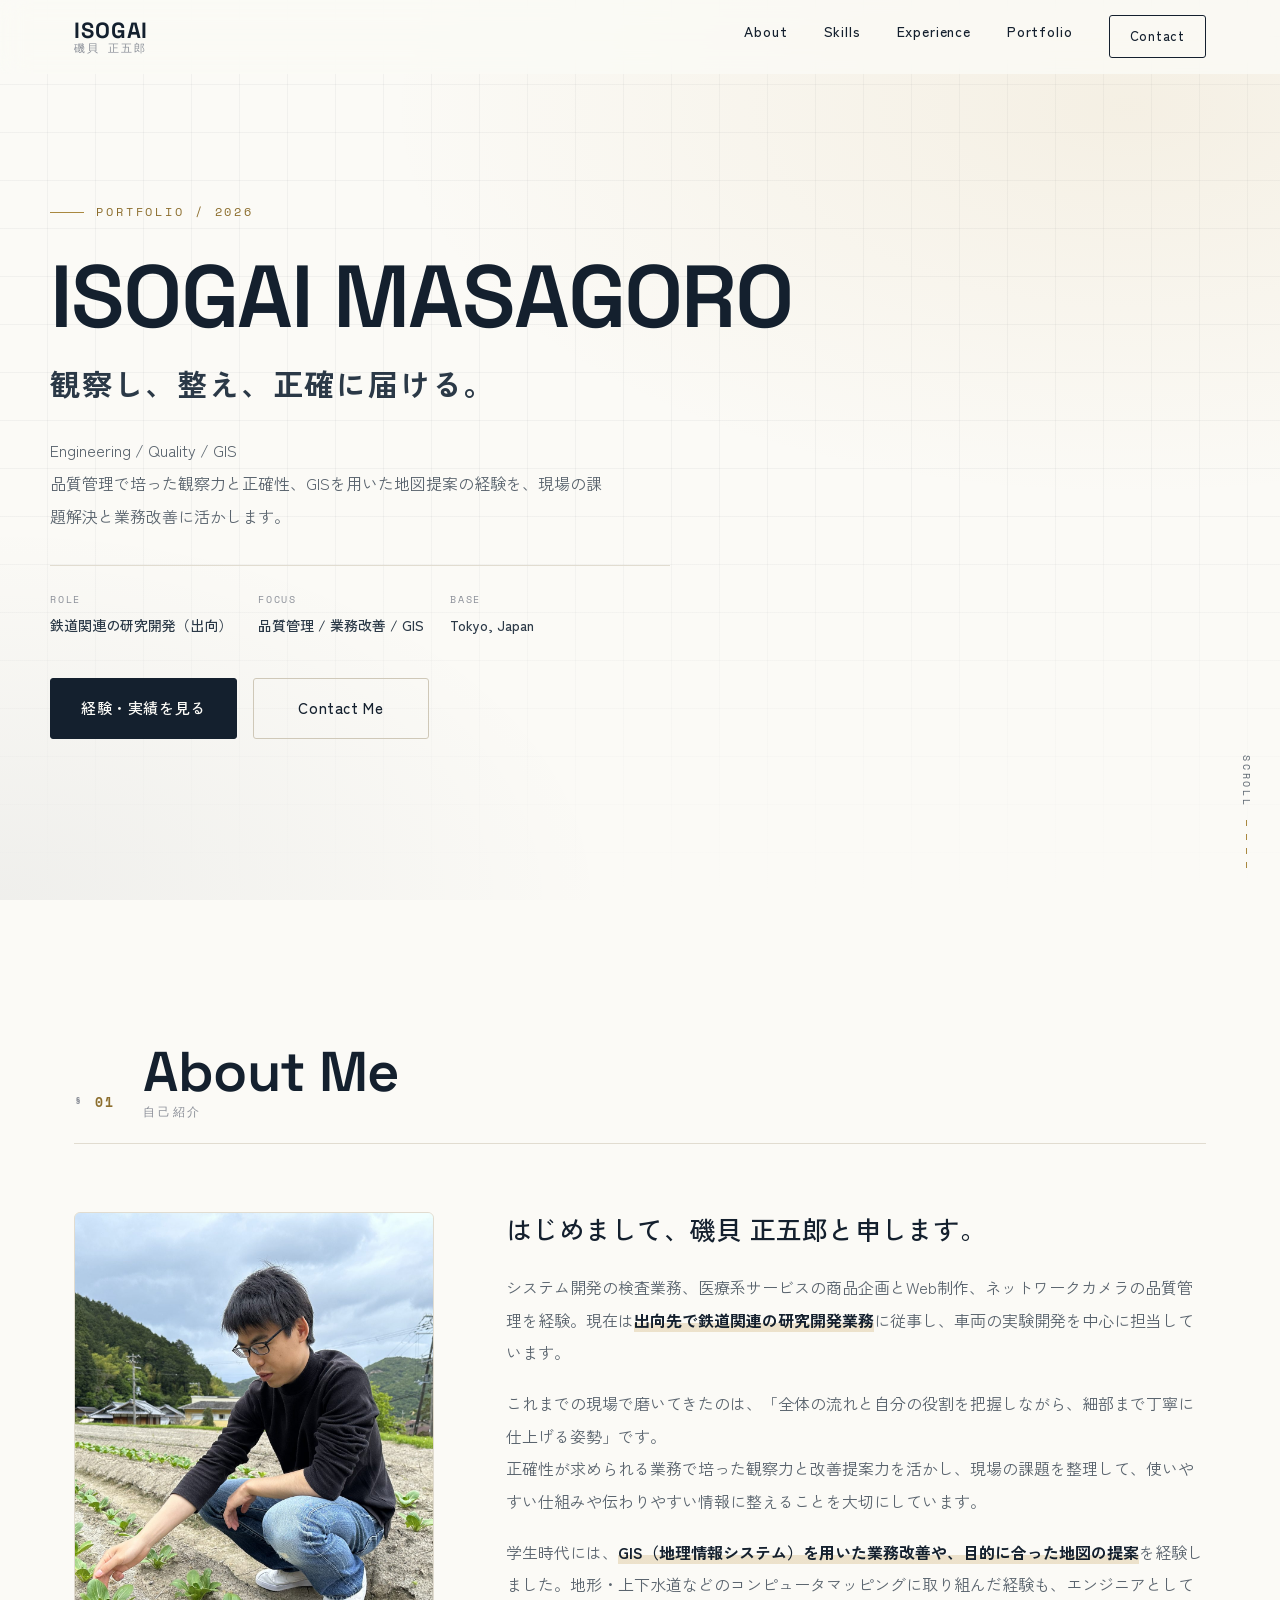
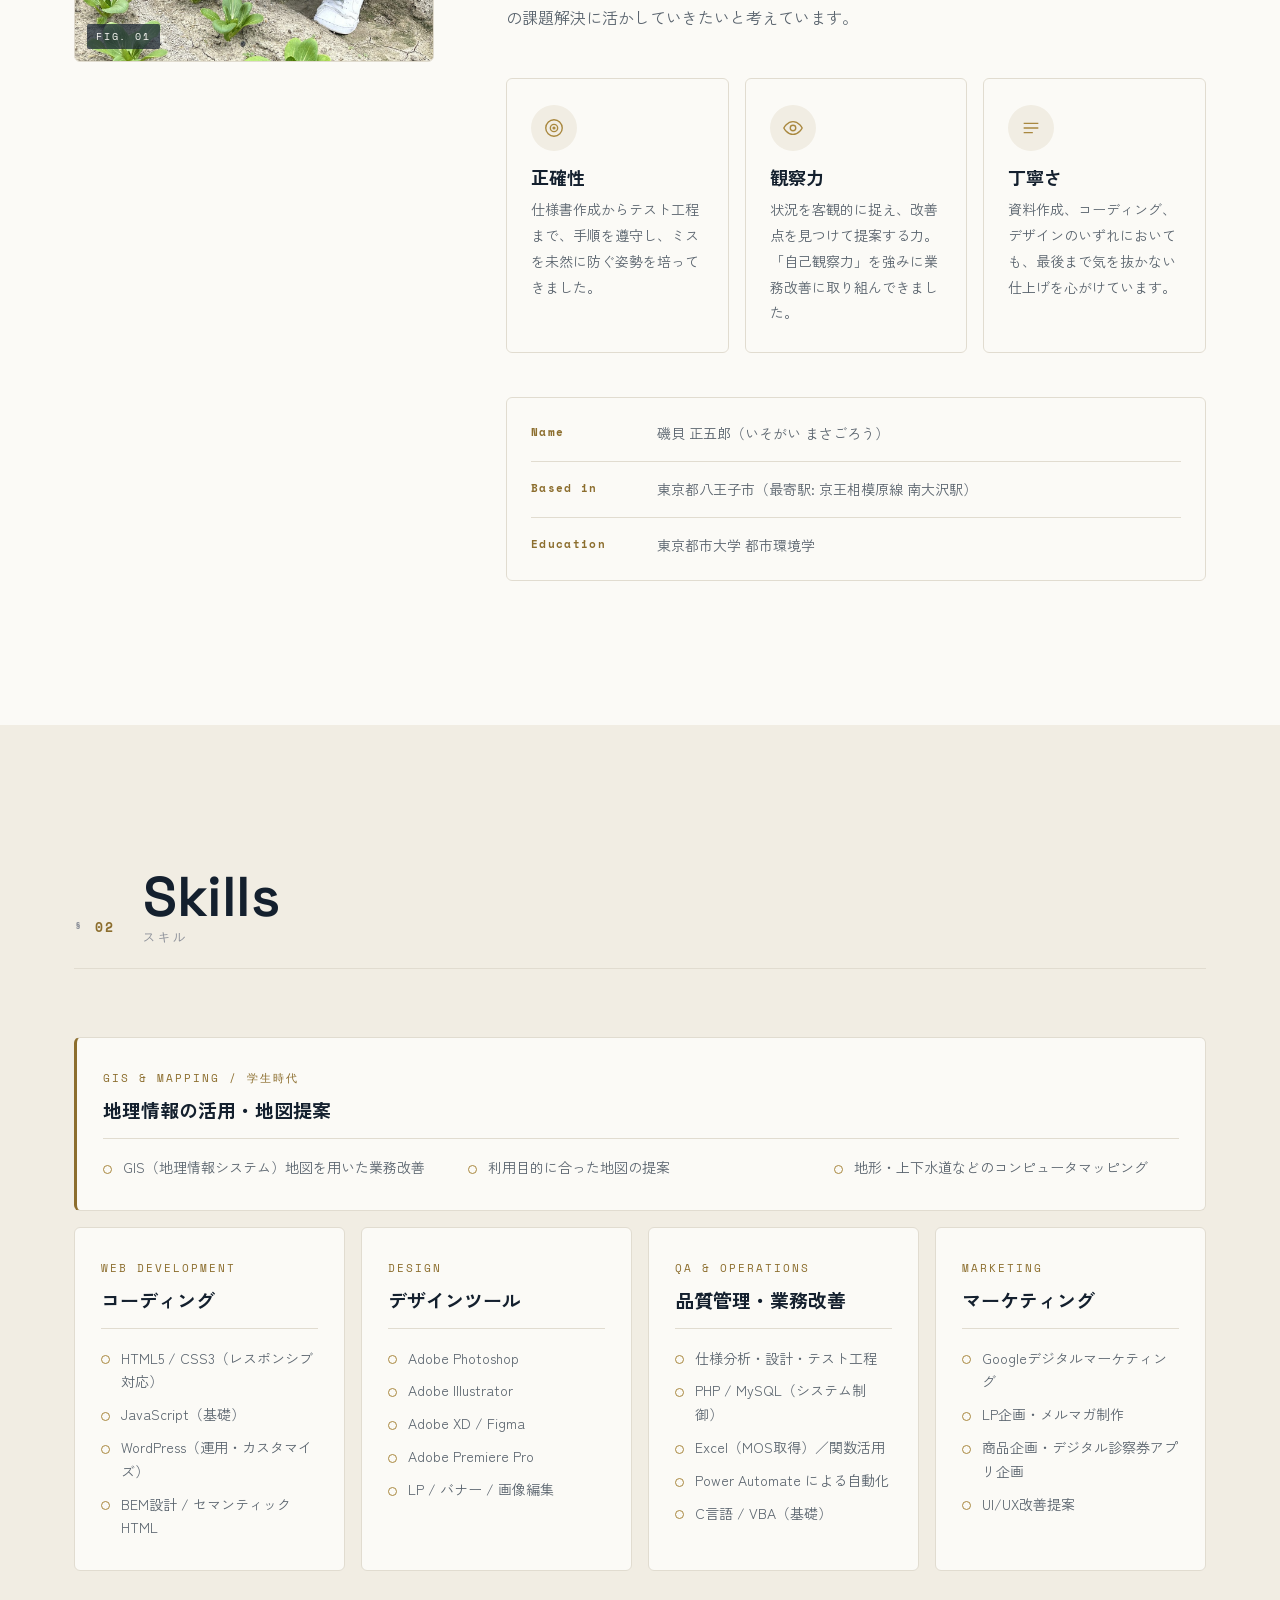
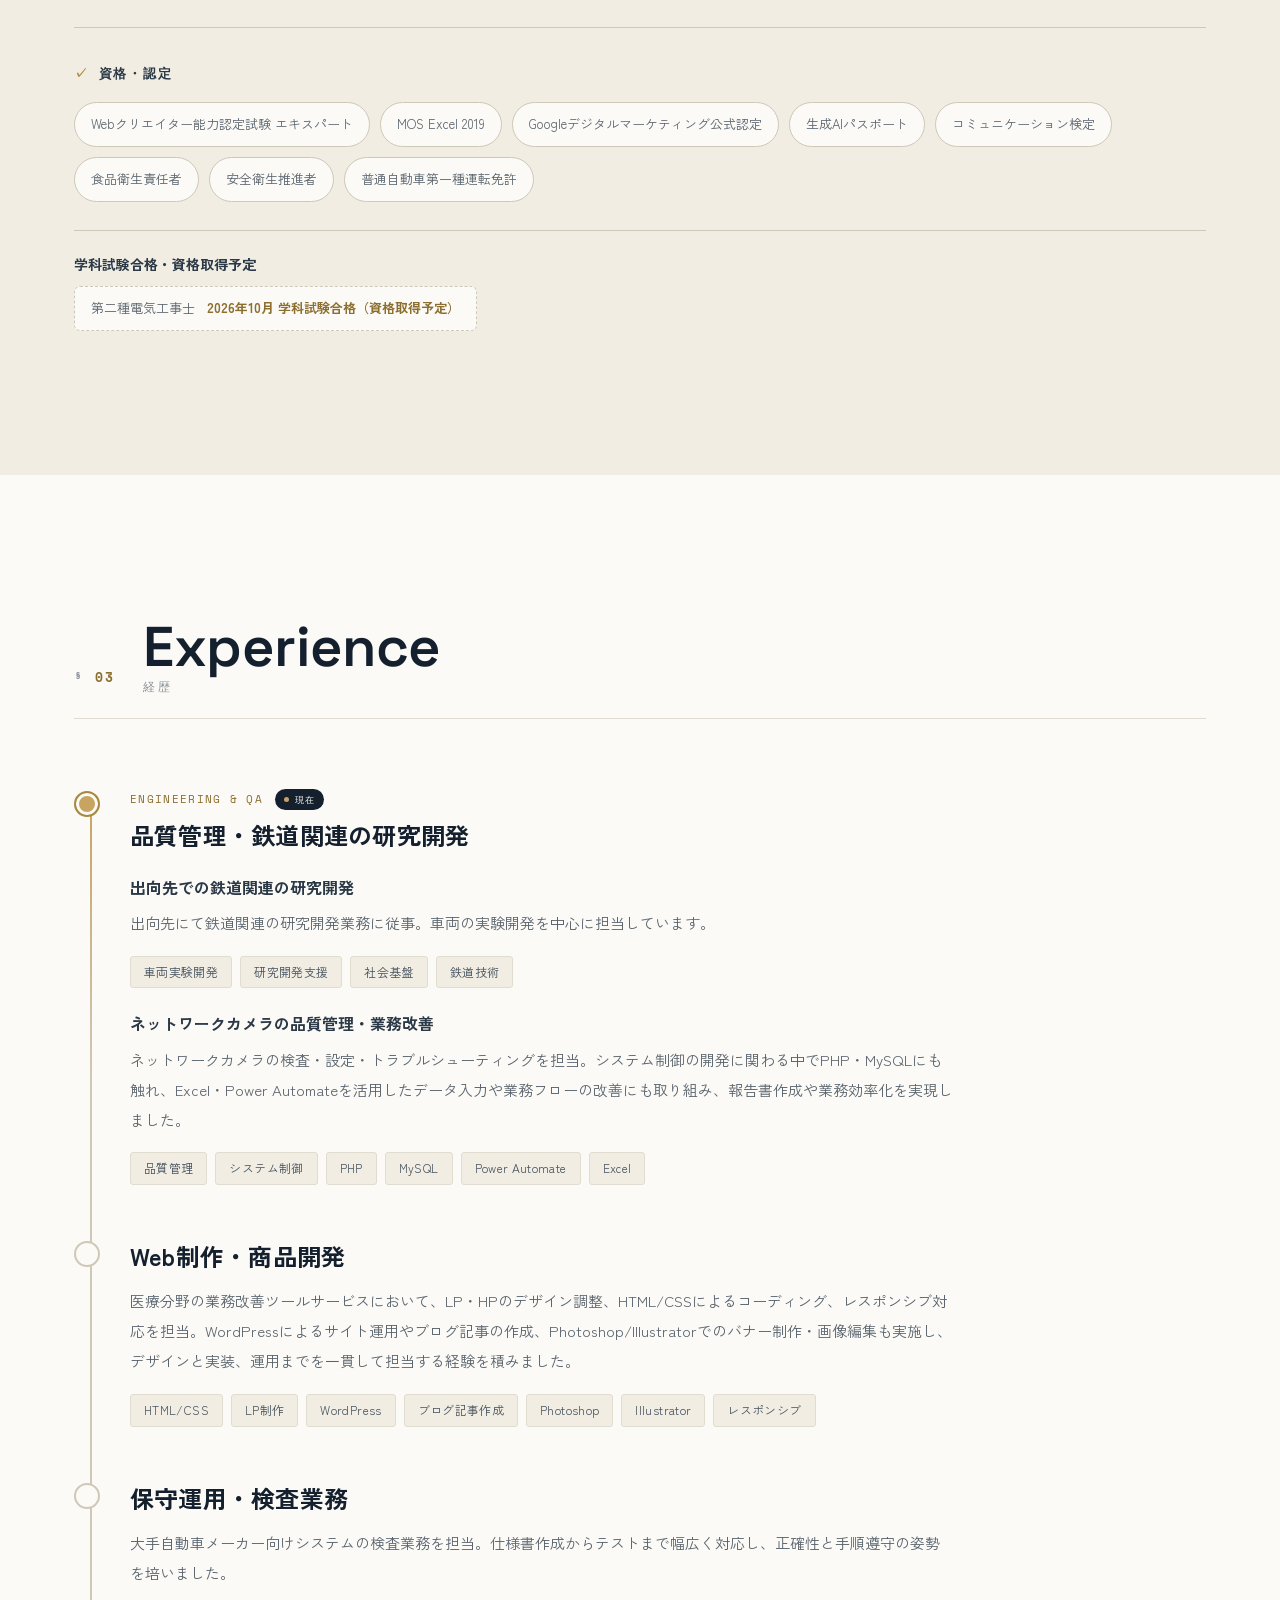
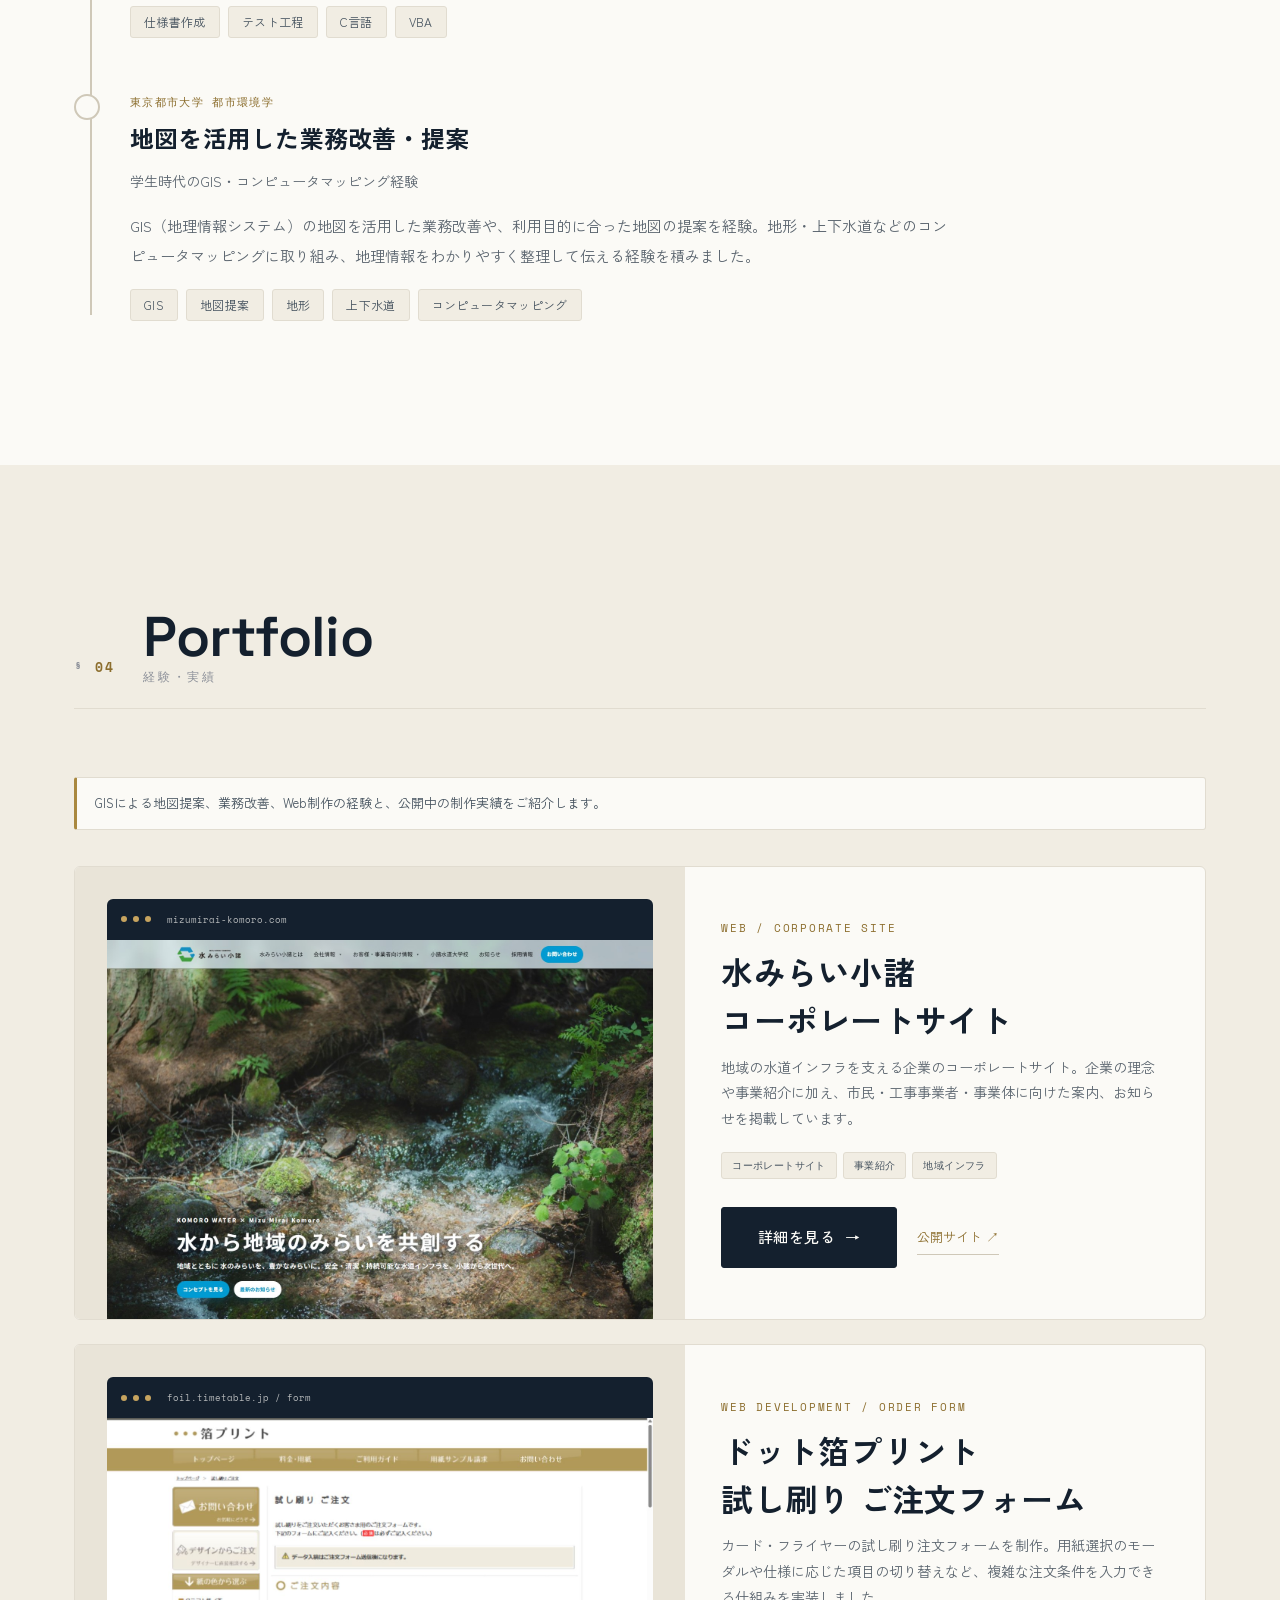
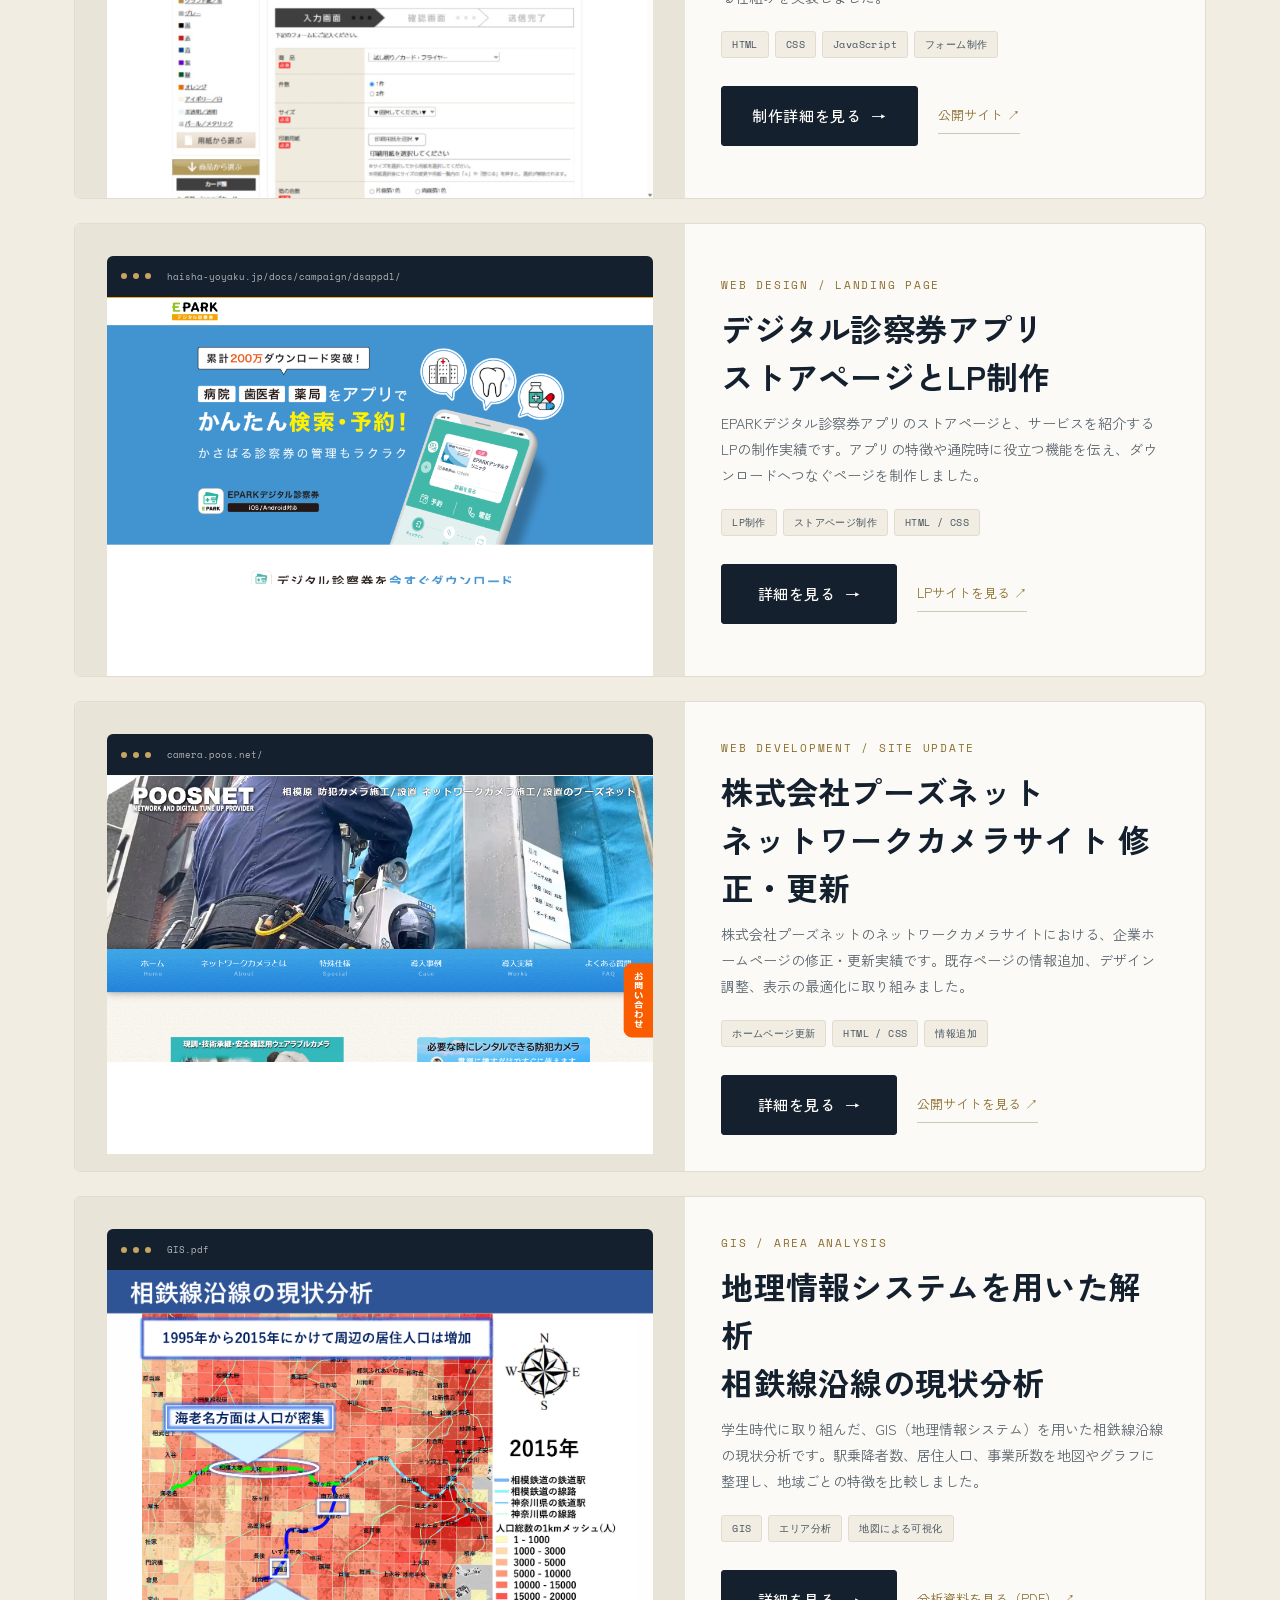
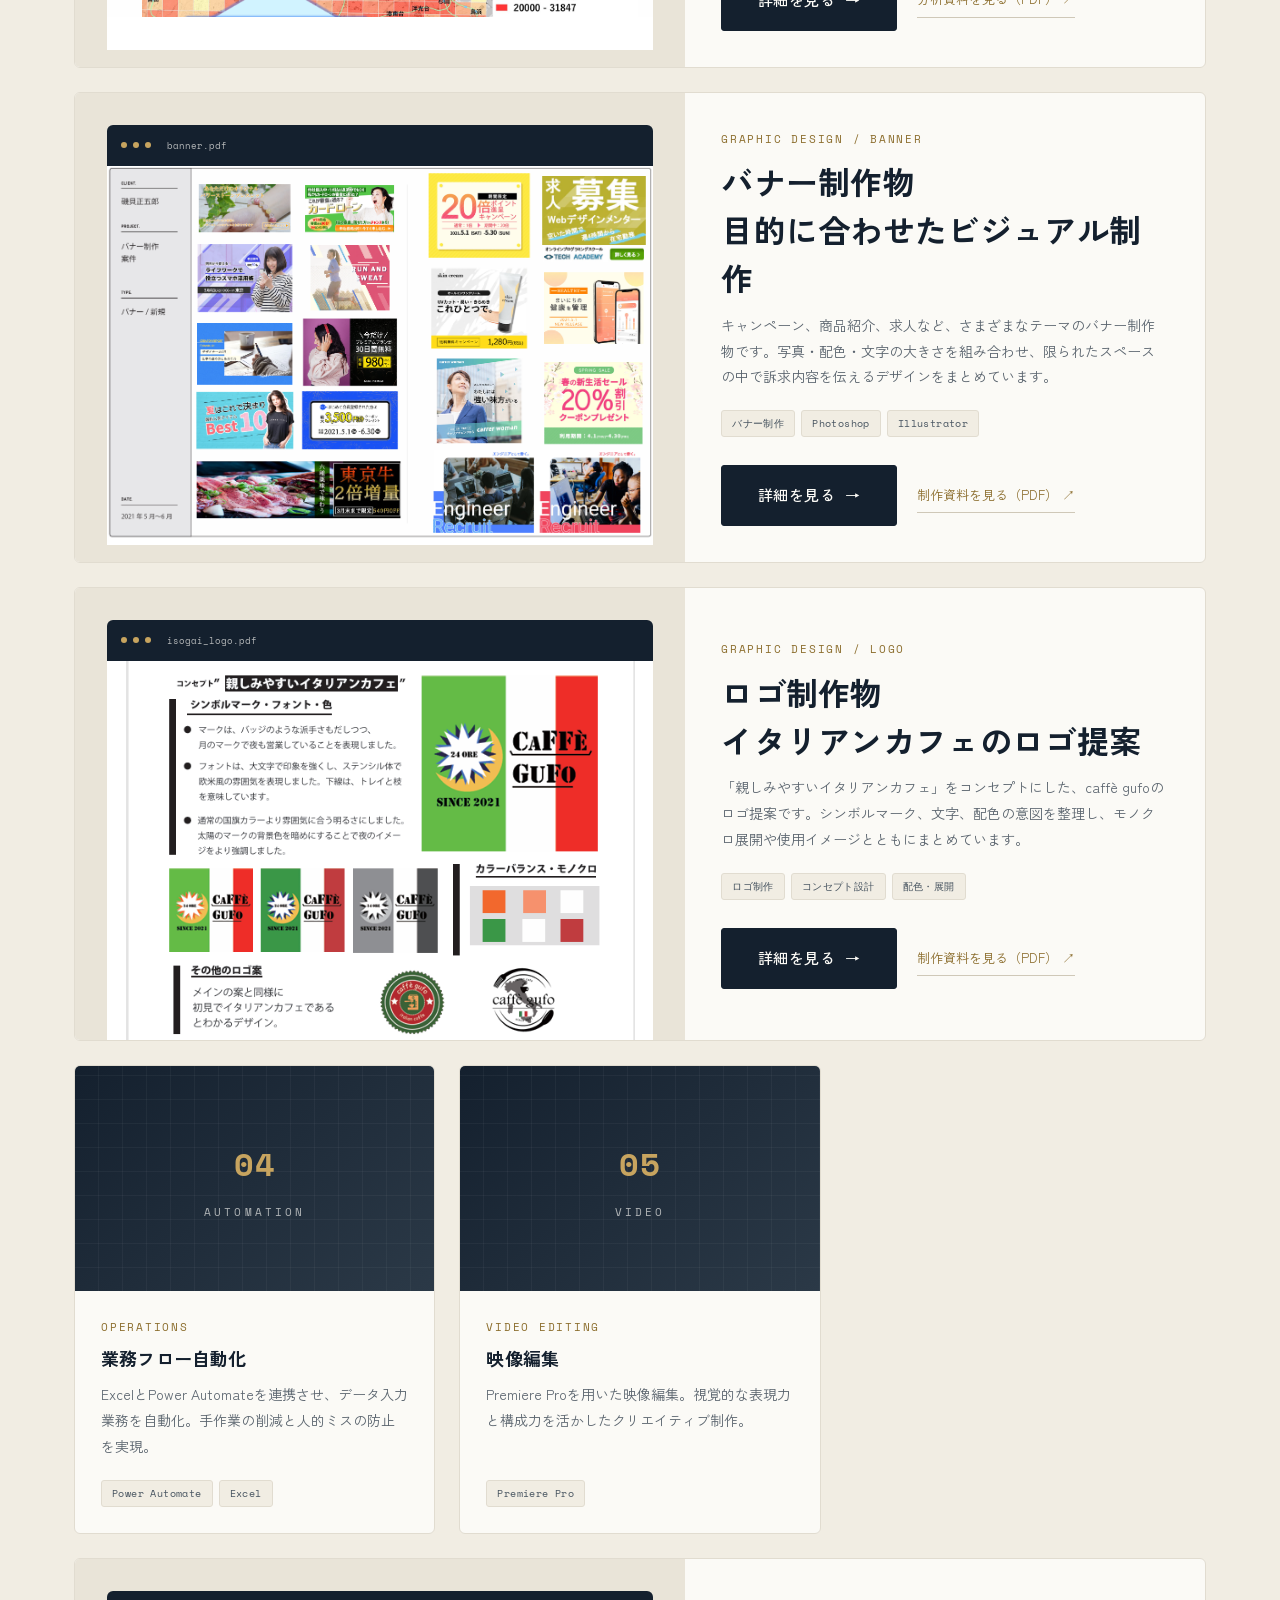
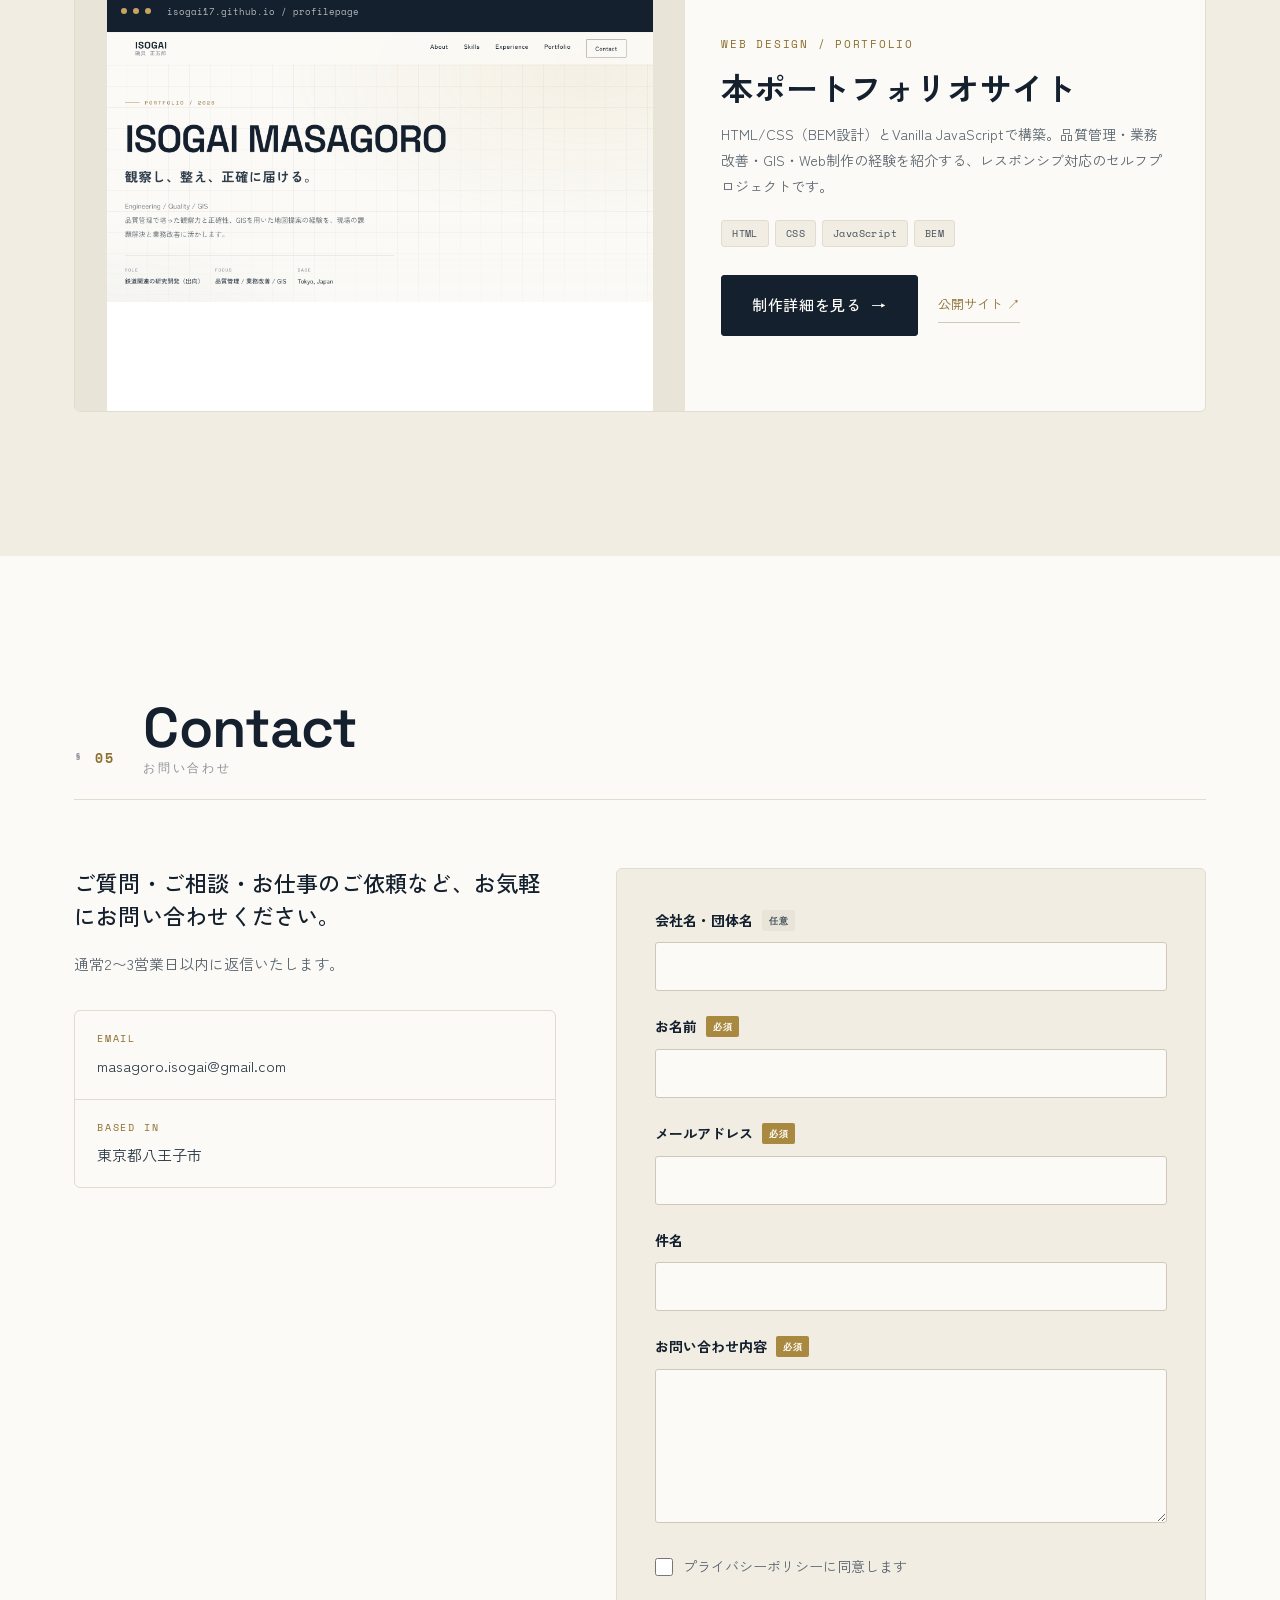
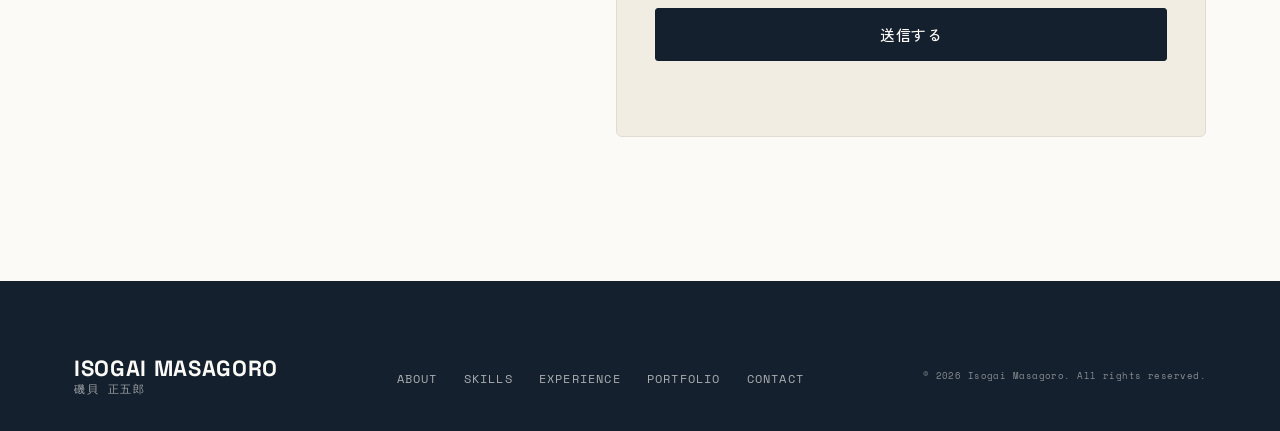
==== commit a5e5f068: "Simplify education and add portfolio site project details" ====
--- a/index.html
+++ b/index.html
@@ -168,7 +168,7 @@
               </div>
               <div class="about__profile-row">
                 <dt>Education</dt>
-                <dd>東京都市大学 環境学部 環境創生学科<br><time datetime="2016-04">2016年4月</time> 入学 ／ <time datetime="2020-03">2020年3月</time> 卒業</dd>
+                <dd>東京都市大学 都市環境学</dd>
               </div>
             </dl>
           </div>
@@ -347,8 +347,7 @@
 
           <li class="timeline__item">
             <div class="timeline__body">
-              <p class="timeline__period"><time datetime="2016-04">2016年4月</time> 入学 — <time datetime="2020-03">2020年3月</time> 卒業</p>
-              <p class="timeline__company">東京都市大学 環境学部 環境創生学科</p>
+              <p class="timeline__company">東京都市大学 都市環境学</p>
               <h3 class="timeline__role">地図を活用した業務改善・提案</h3>
               <p class="timeline__assignment">学生時代のGIS・コンピュータマッピング経験</p>
               <p class="timeline__description">
@@ -532,22 +531,23 @@
           </li>
 
           <!-- Work 6 -->
-          <li class="work-card">
-            <div class="work-card__thumb">
-              <div class="work-card__placeholder" aria-hidden="true">
-                <span class="work-card__placeholder-no">06</span>
-                <span class="work-card__placeholder-label">THIS SITE</span>
-              </div>
-            </div>
-            <div class="work-card__body">
-              <p class="work-card__category">Web Design</p>
+          <li class="work-card work-card--featured">
+            <a href="works/portfolio.html" class="work-card__thumb work-card__thumb--screen" aria-label="本ポートフォリオサイトの制作詳細を見る">
+              <span class="work-card__browser" aria-hidden="true"><i></i><i></i><i></i><span>isogai17.github.io / profilepage</span></span>
+              <img src="assets/images/work-portfolio.png" alt="本ポートフォリオサイトのトップページ。氏名と観察し、整え、正確に届ける。のメッセージ" width="1888" height="934" loading="lazy" class="work-card__image work-card__image--contain">
+            </a>
+            <div class="work-card__body">
+              <p class="work-card__category">Web Design / Portfolio</p>
               <h3 class="work-card__title">本ポートフォリオサイト</h3>
-              <p class="work-card__text">
-                HTML/CSS（BEM設計）とVanilla JavaScriptで構築。アクセシビリティ、レスポンシブ、パフォーマンスを意識したセルフプロジェクト。
-              </p>
-              <ul class="work-card__tags">
-                <li>HTML</li><li>CSS</li><li>JavaScript</li><li>BEM</li>
-              </ul>
+              <p class="work-card__text">HTML/CSS（BEM設計）とVanilla JavaScriptで構築。品質管理・業務改善・GIS・Web制作の経験を紹介する、レスポンシブ対応のセルフプロジェクトです。</p>
+              <ul class="work-card__tags"><li>HTML</li><li>CSS</li><li>JavaScript</li><li>BEM</li></ul>
+              <div class="work-card__actions">
+                <a href="works/portfolio.html" class="button button--primary">制作詳細を見る <span aria-hidden="true">→</span></a>
+                <a href="https://isogai17.github.io/profilepage/" target="_blank" rel="noopener noreferrer" class="work-card__external">公開サイト <span aria-hidden="true">↗</span><span class="u-visually-hidden">（新しいタブで開きます）</span></a>
+              </div>
+            </div>
+          </li>
+        </ul>
             </div>
           </li>
         </ul>
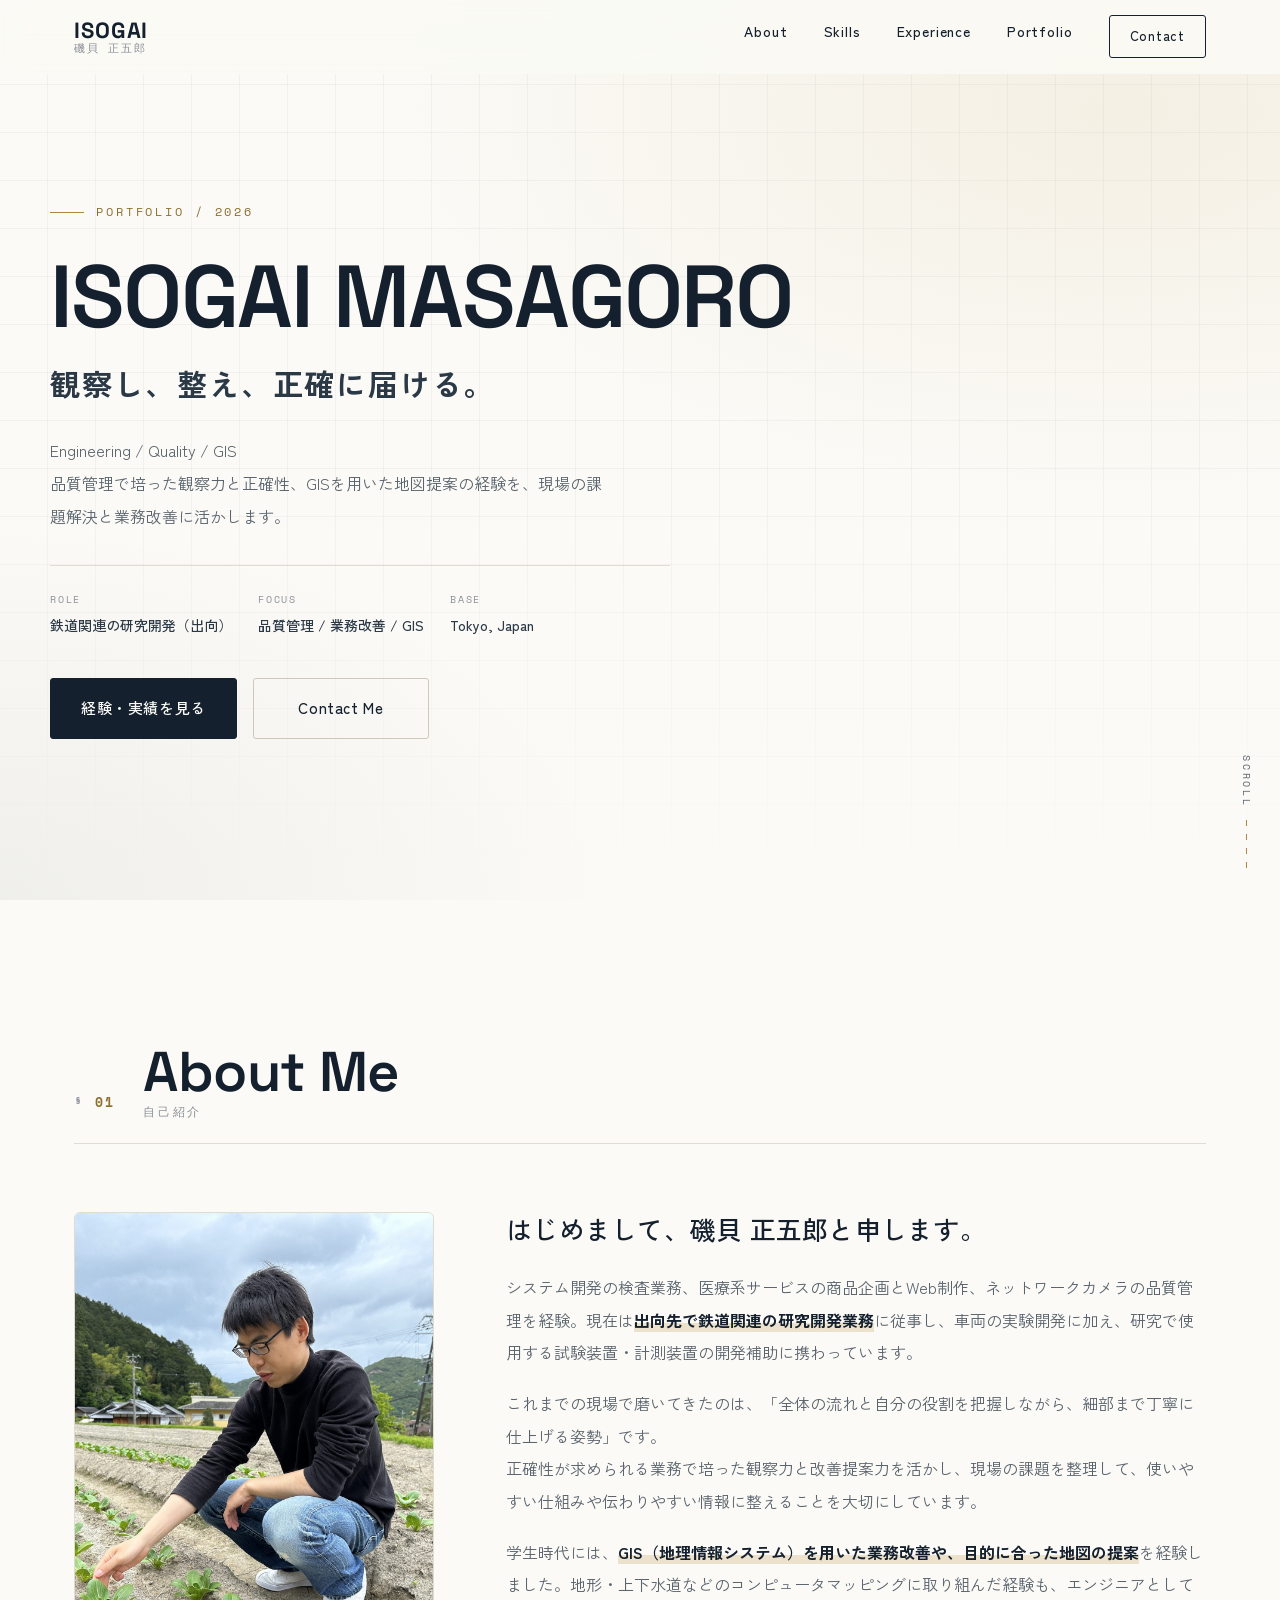
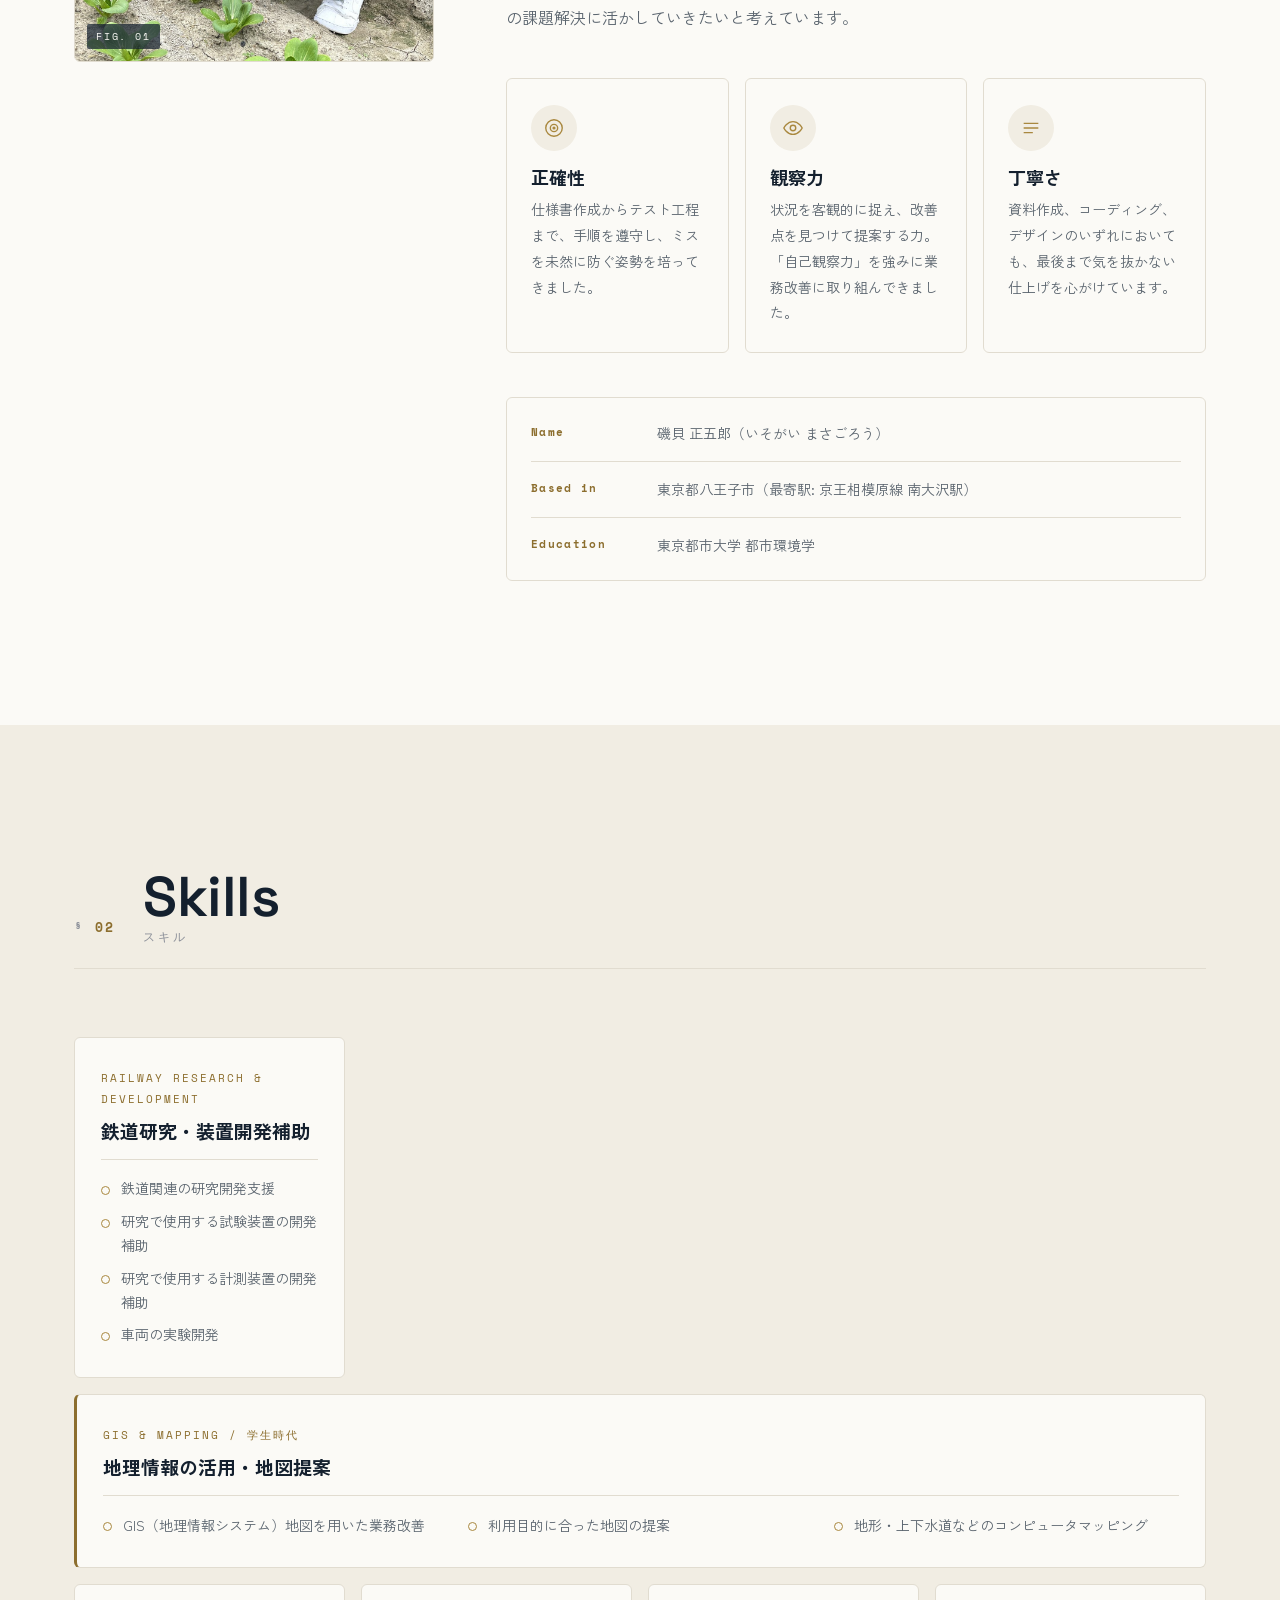
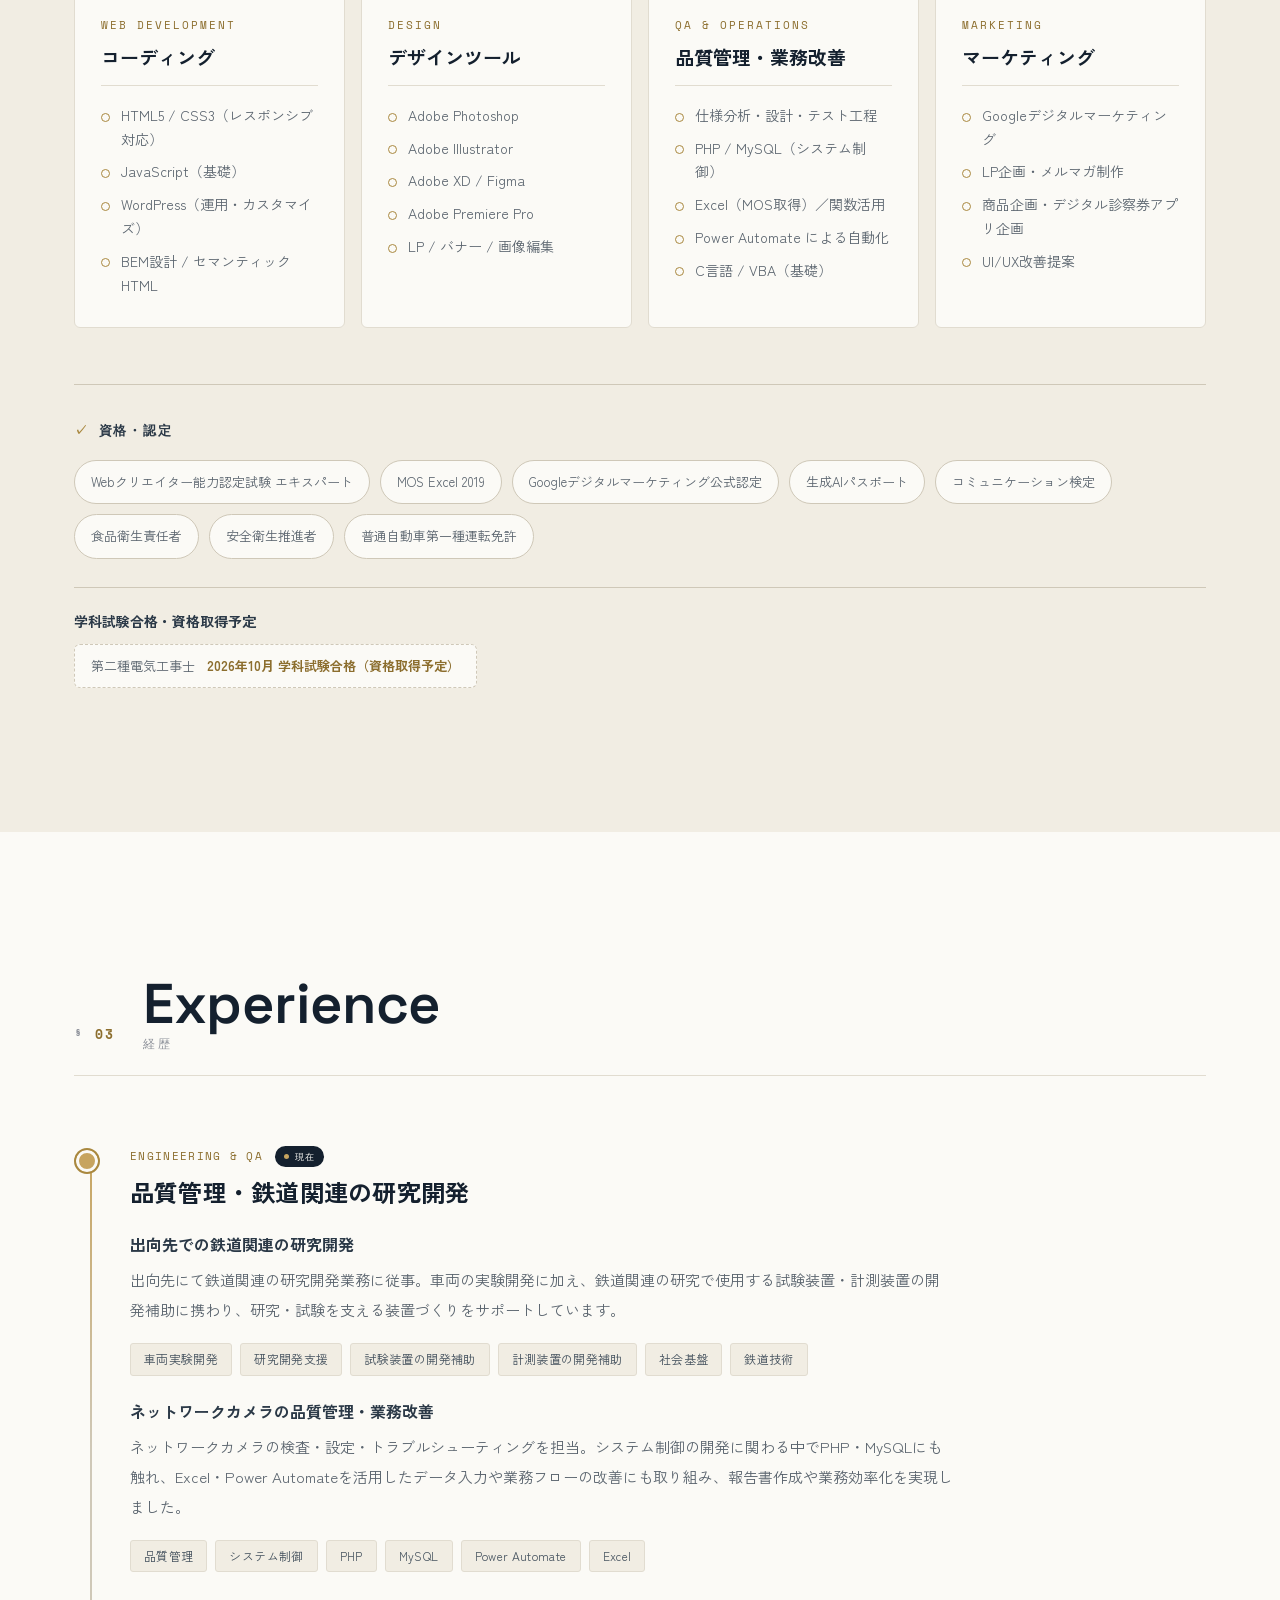
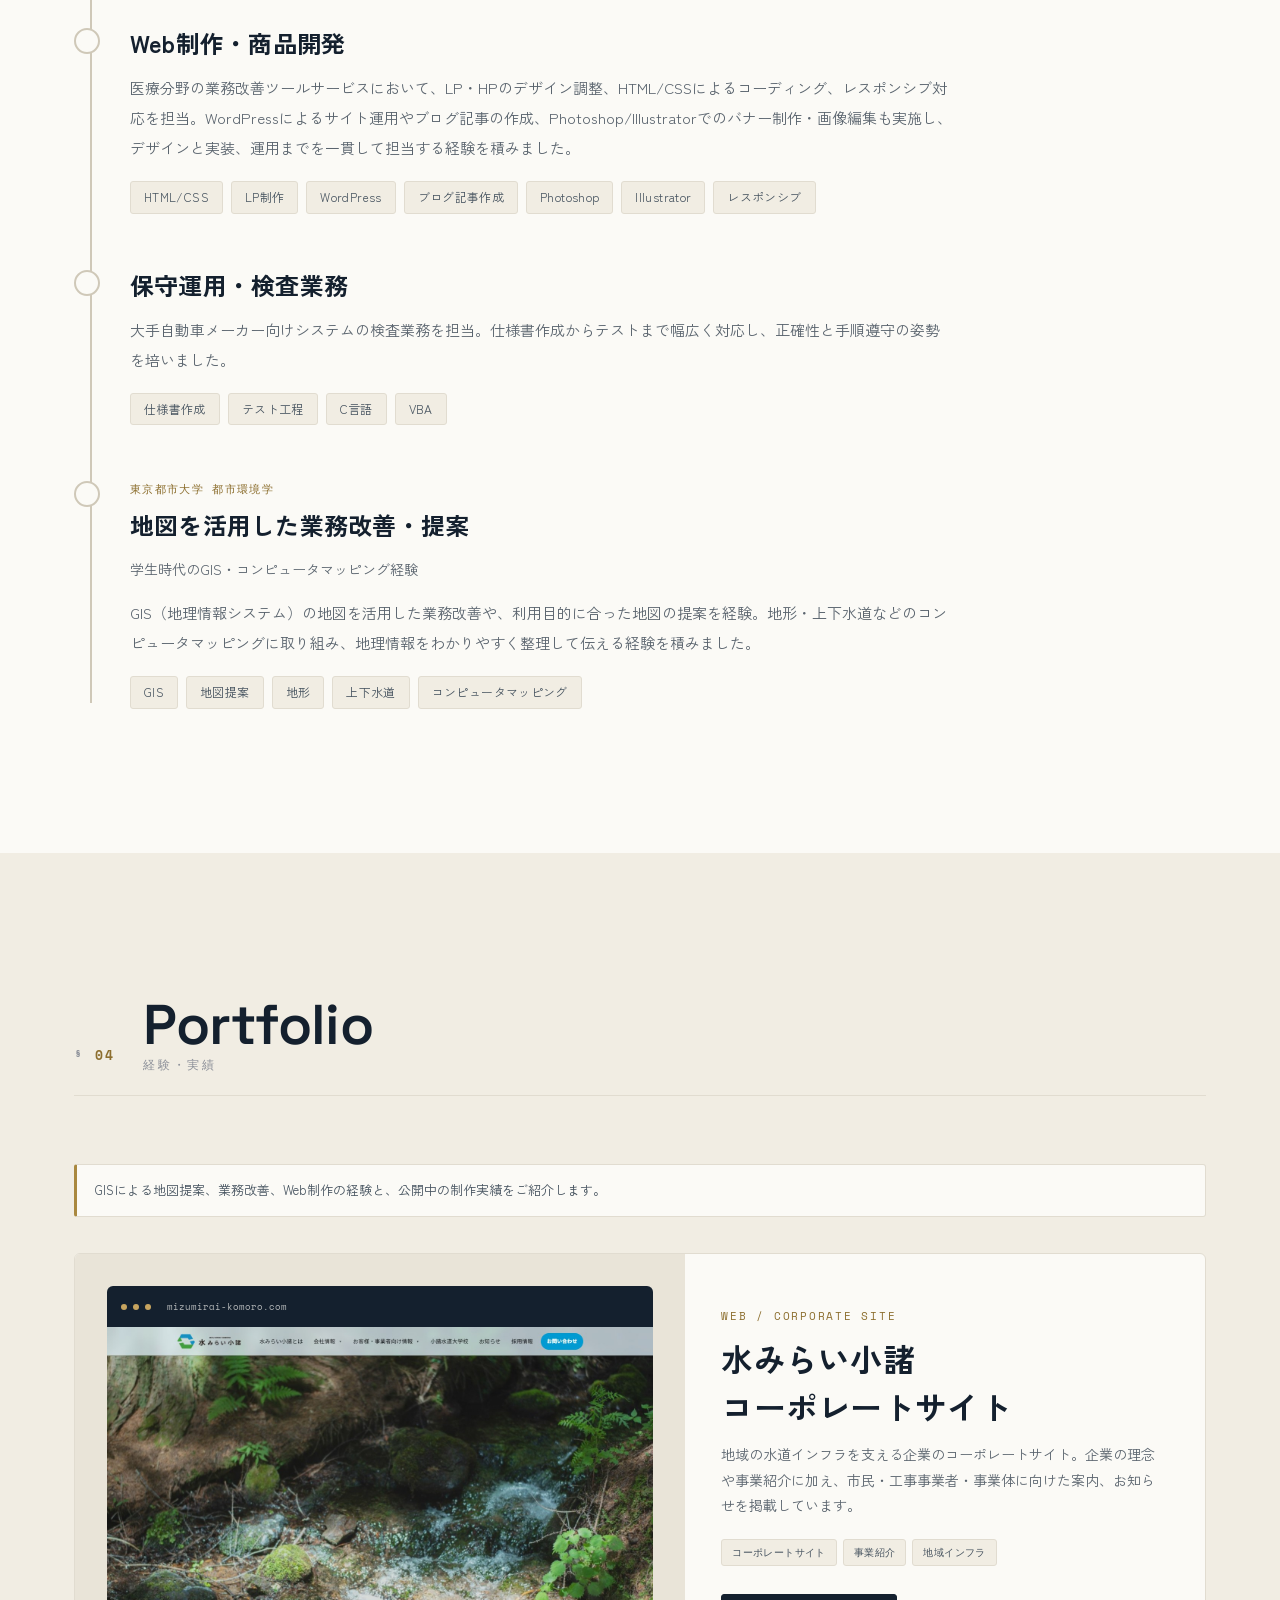
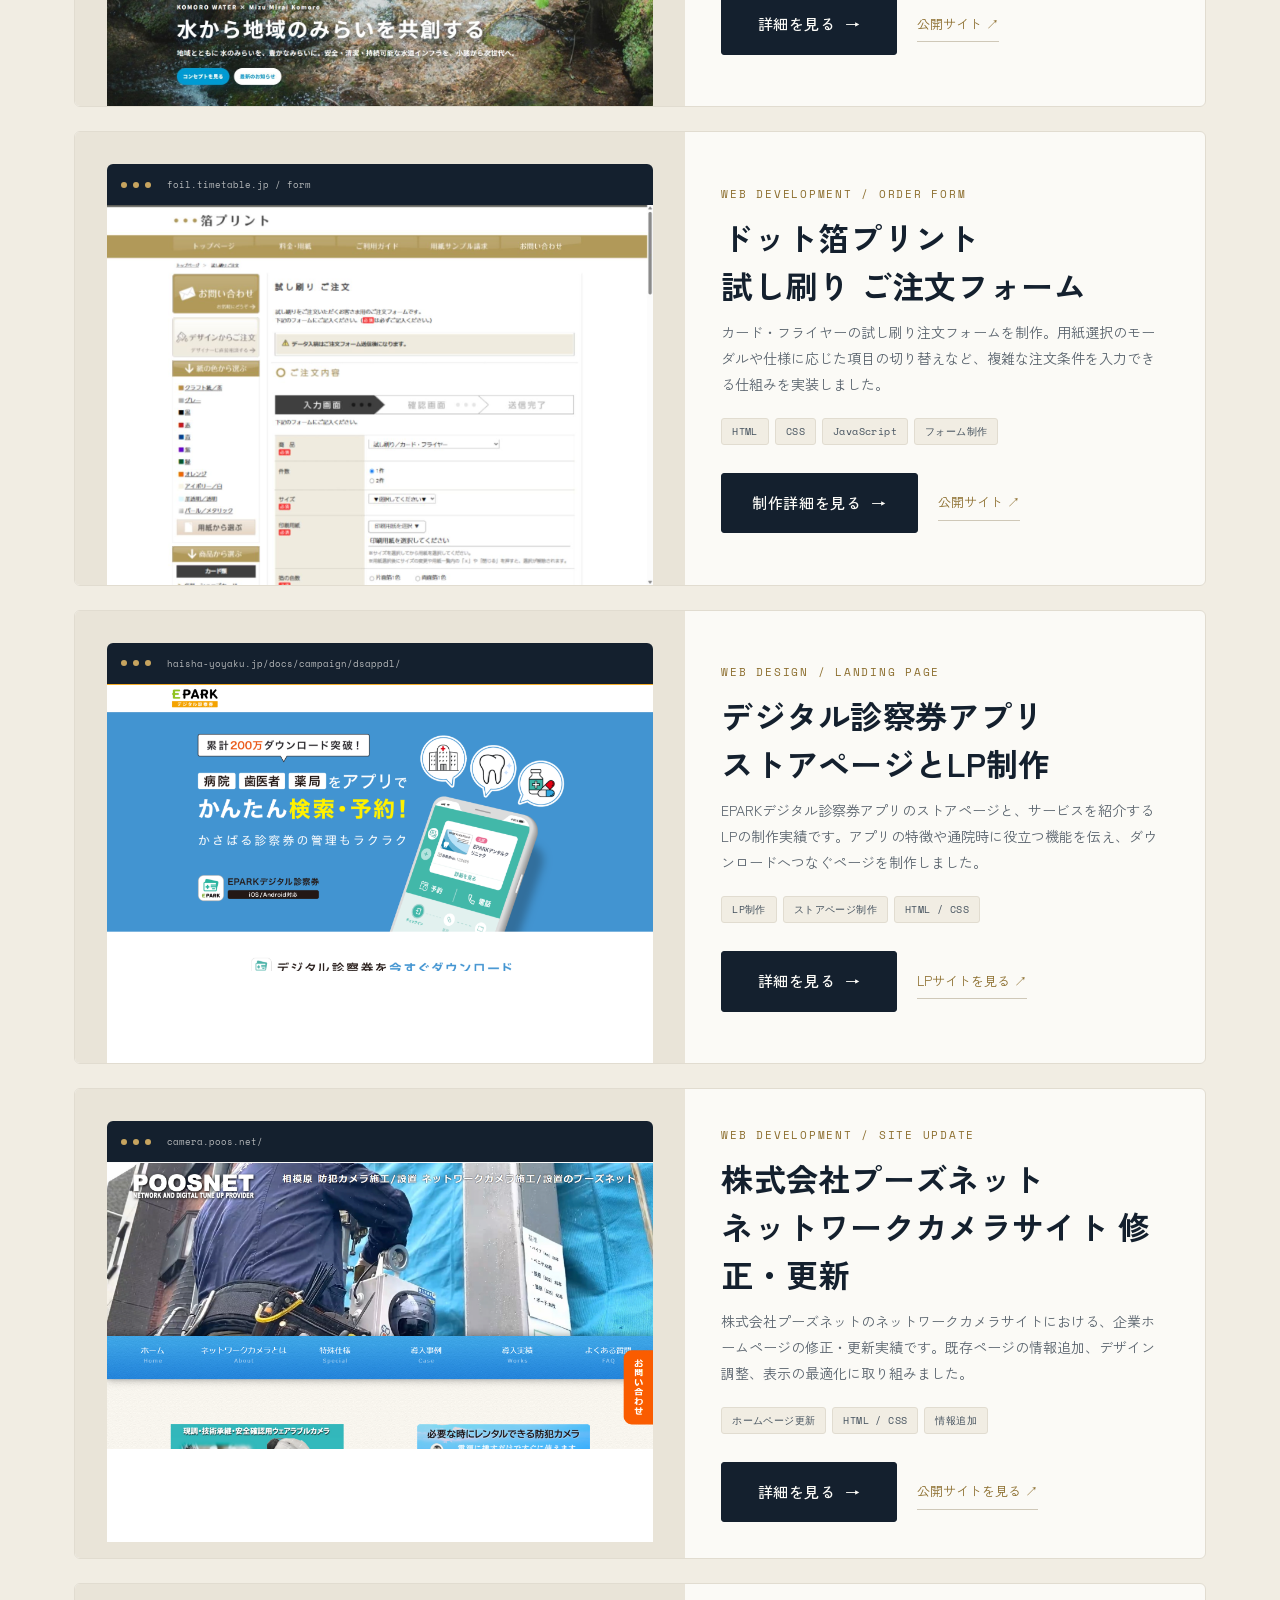
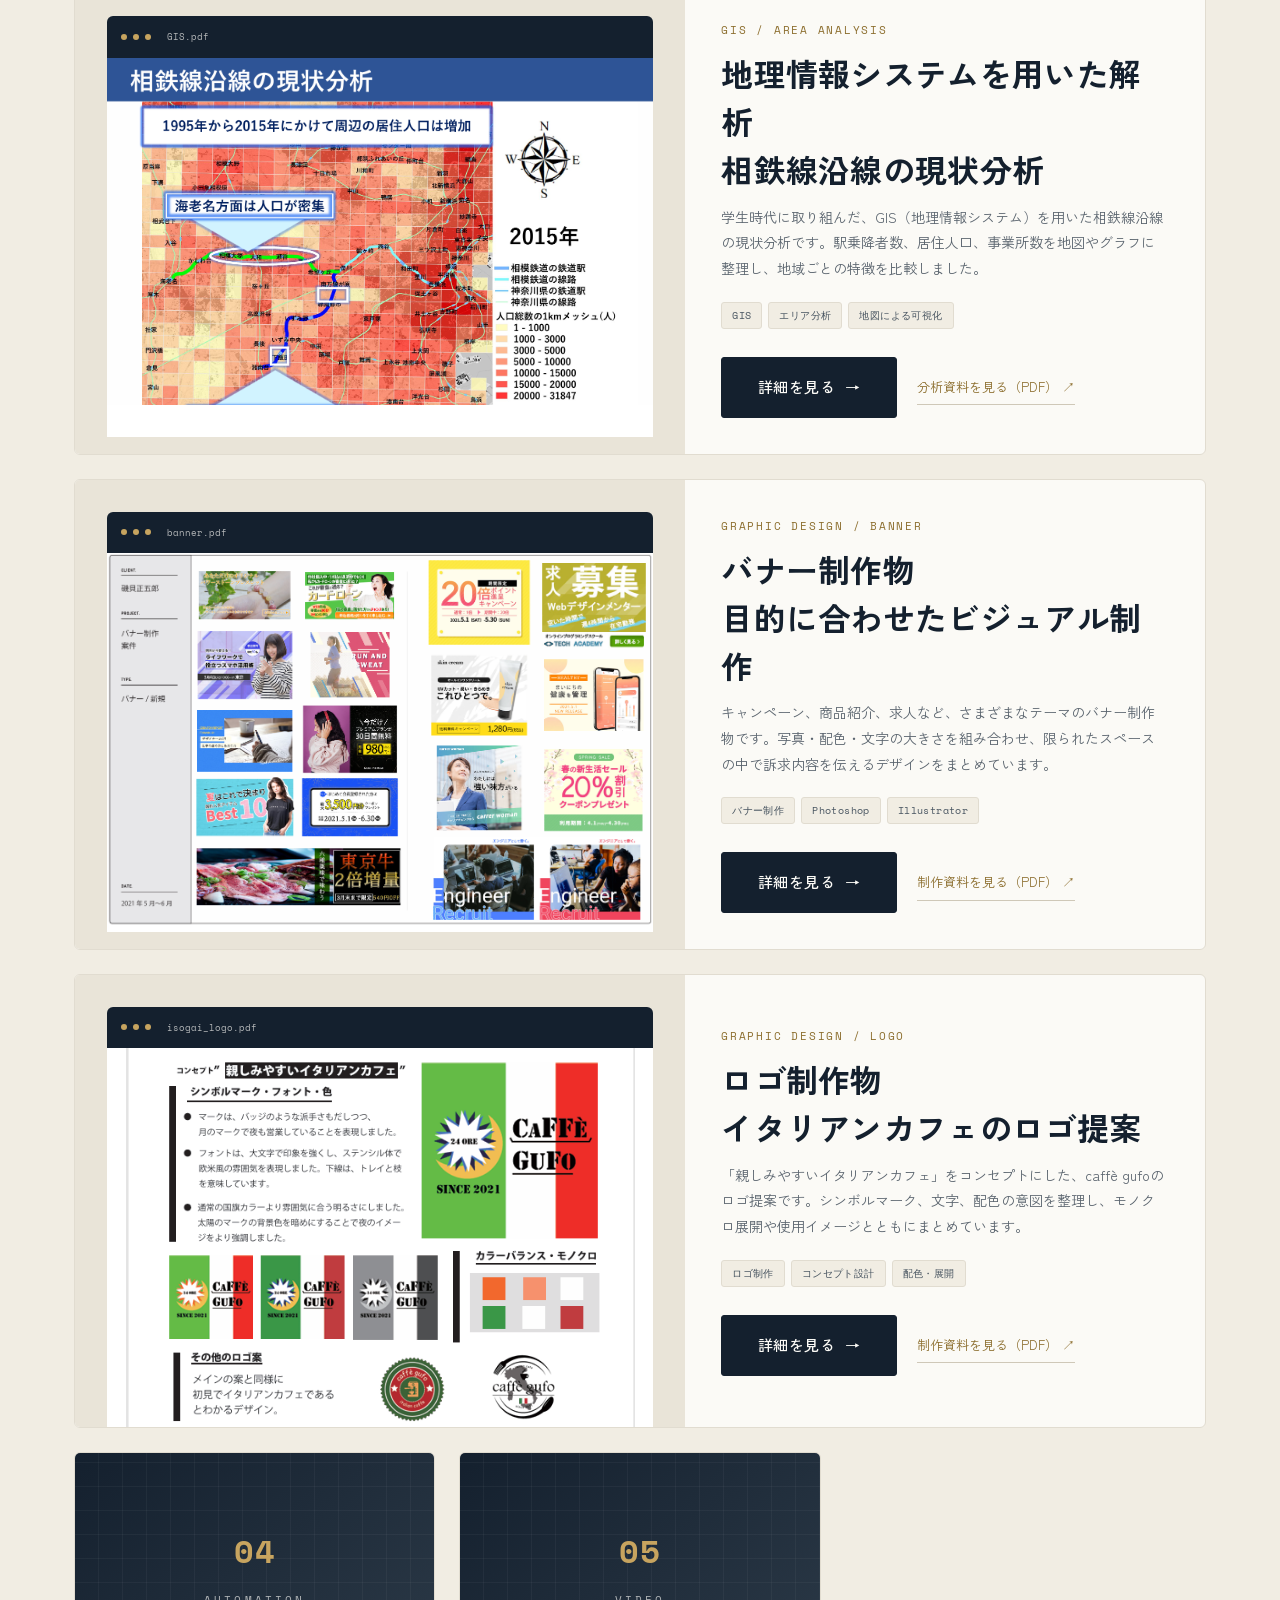
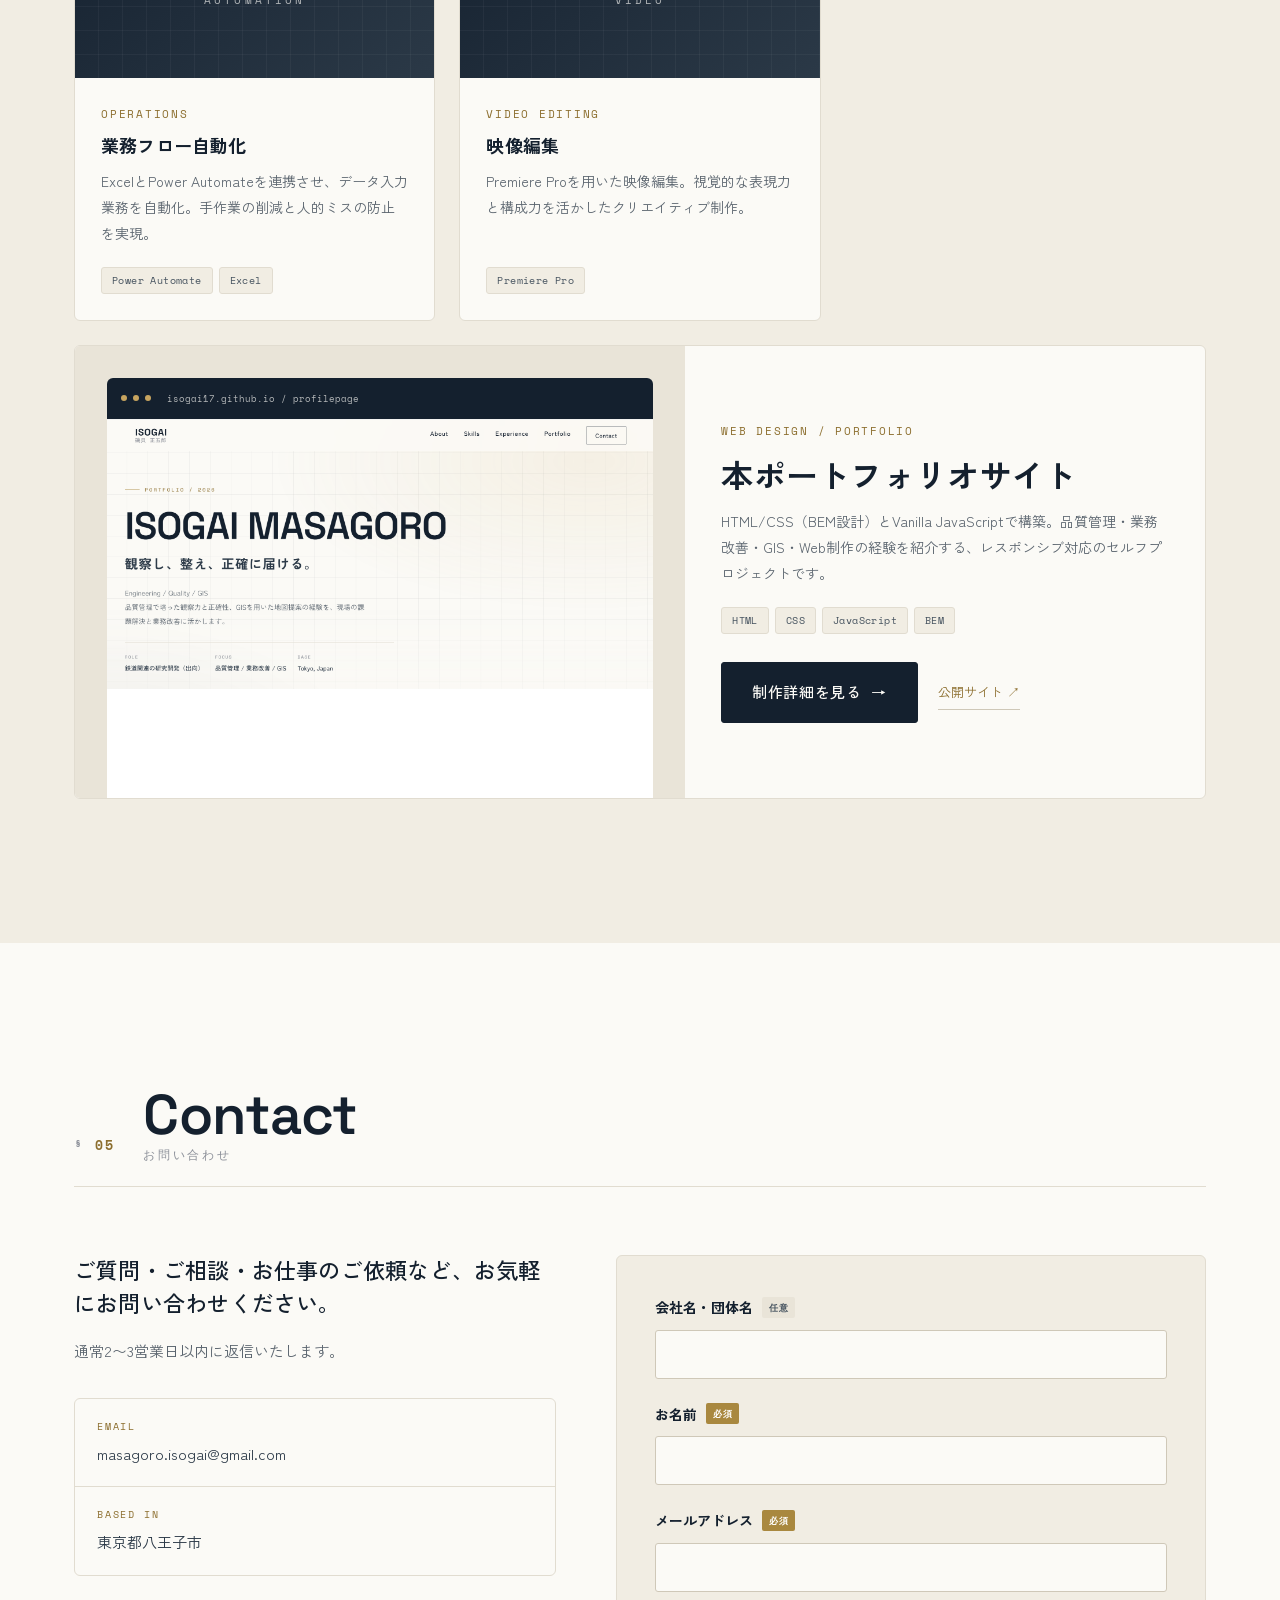
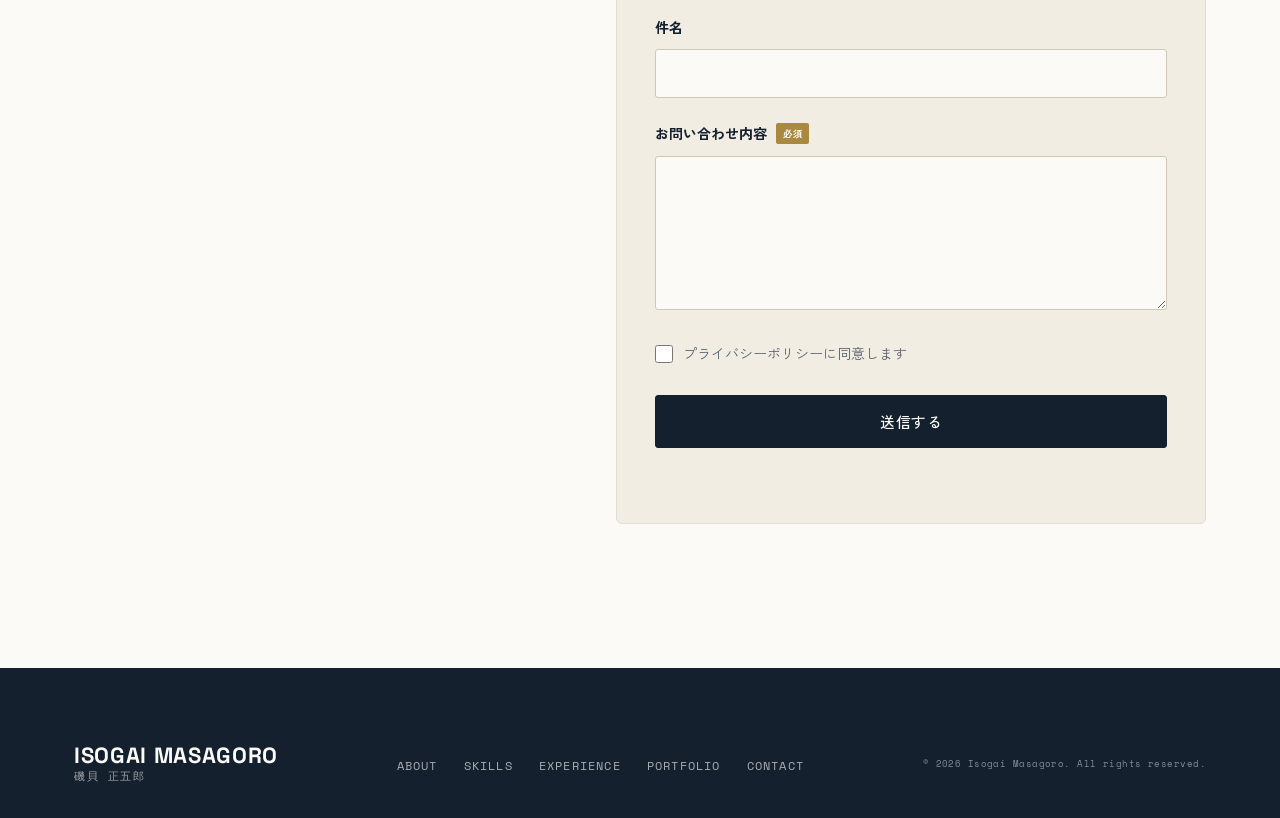
==== commit 50b68d3b: "Add railway test and measurement equipment development support experience" ====
--- a/index.html
+++ b/index.html
@@ -123,7 +123,7 @@
               はじめまして、磯貝 正五郎と申します。
             </p>
             <p class="about__text">
-              システム開発の検査業務、医療系サービスの商品企画とWeb制作、ネットワークカメラの品質管理を経験。現在は<strong>出向先で鉄道関連の研究開発業務</strong>に従事し、車両の実験開発を中心に担当しています。
+              システム開発の検査業務、医療系サービスの商品企画とWeb制作、ネットワークカメラの品質管理を経験。現在は<strong>出向先で鉄道関連の研究開発業務</strong>に従事し、車両の実験開発に加え、研究で使用する試験装置・計測装置の開発補助に携わっています。
             </p>
             <p class="about__text">
               これまでの現場で磨いてきたのは、「全体の流れと自分の役割を把握しながら、細部まで丁寧に仕上げる姿勢」です。<br>
@@ -190,6 +190,17 @@
         </header>
 
         <div class="skills__grid">
+          <div class="skill-card">
+            <p class="skill-card__category">Railway Research &amp; Development</p>
+            <h3 class="skill-card__title">鉄道研究・装置開発補助</h3>
+            <ul class="skill-card__list">
+              <li>鉄道関連の研究開発支援</li>
+              <li>研究で使用する試験装置の開発補助</li>
+              <li>研究で使用する計測装置の開発補助</li>
+              <li>車両の実験開発</li>
+            </ul>
+          </div>
+
           <div class="skill-card skill-card--gis">
             <p class="skill-card__category">GIS &amp; Mapping / 学生時代</p>
             <h3 class="skill-card__title">地理情報の活用・地図提案</h3>
@@ -289,11 +300,13 @@
               <h3 class="timeline__role">品質管理・鉄道関連の研究開発</h3>
               <h4 class="timeline__subheading">出向先での鉄道関連の研究開発</h4>
               <p class="timeline__description">
-                出向先にて鉄道関連の研究開発業務に従事。車両の実験開発を中心に担当しています。
+                出向先にて鉄道関連の研究開発業務に従事。車両の実験開発に加え、鉄道関連の研究で使用する試験装置・計測装置の開発補助に携わり、研究・試験を支える装置づくりをサポートしています。
               </p>
               <ul class="timeline__tags">
                 <li>車両実験開発</li>
                 <li>研究開発支援</li>
+                <li>試験装置の開発補助</li>
+                <li>計測装置の開発補助</li>
                 <li>社会基盤</li>
                 <li>鉄道技術</li>
               </ul>
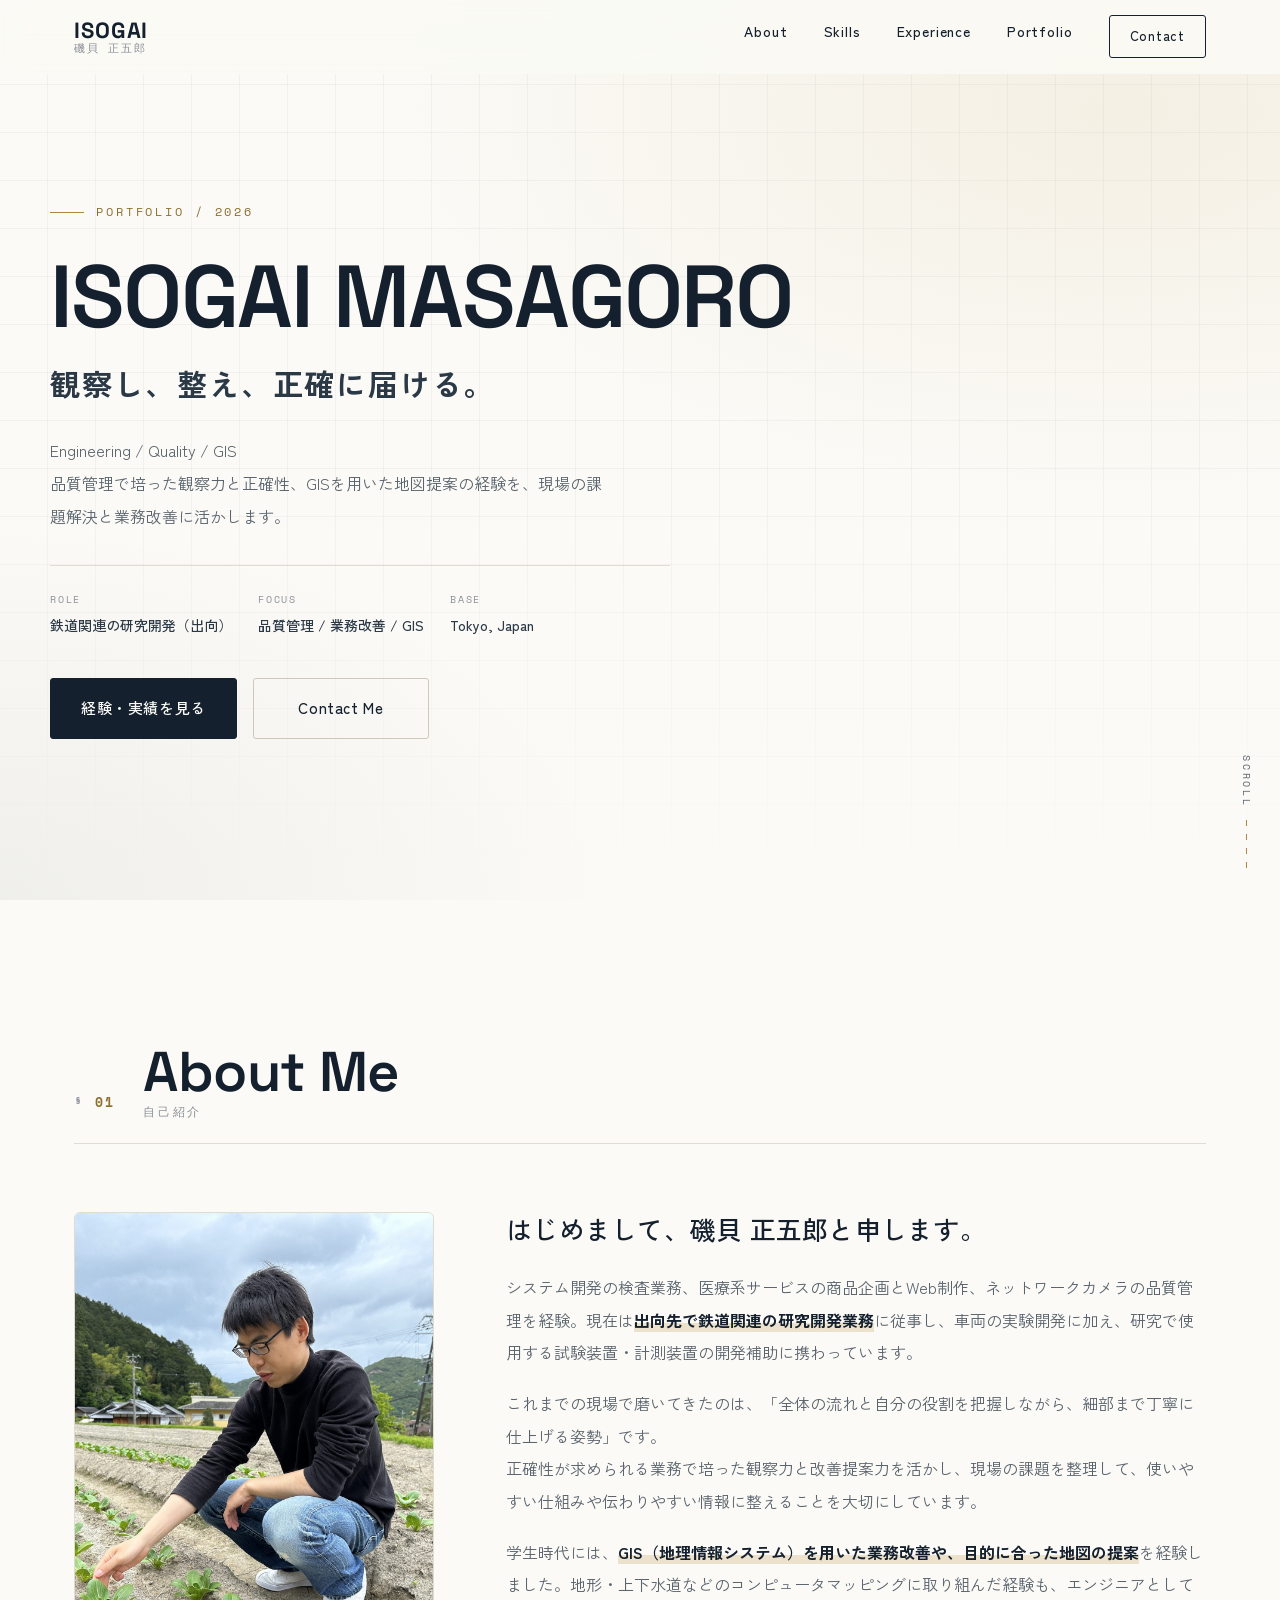
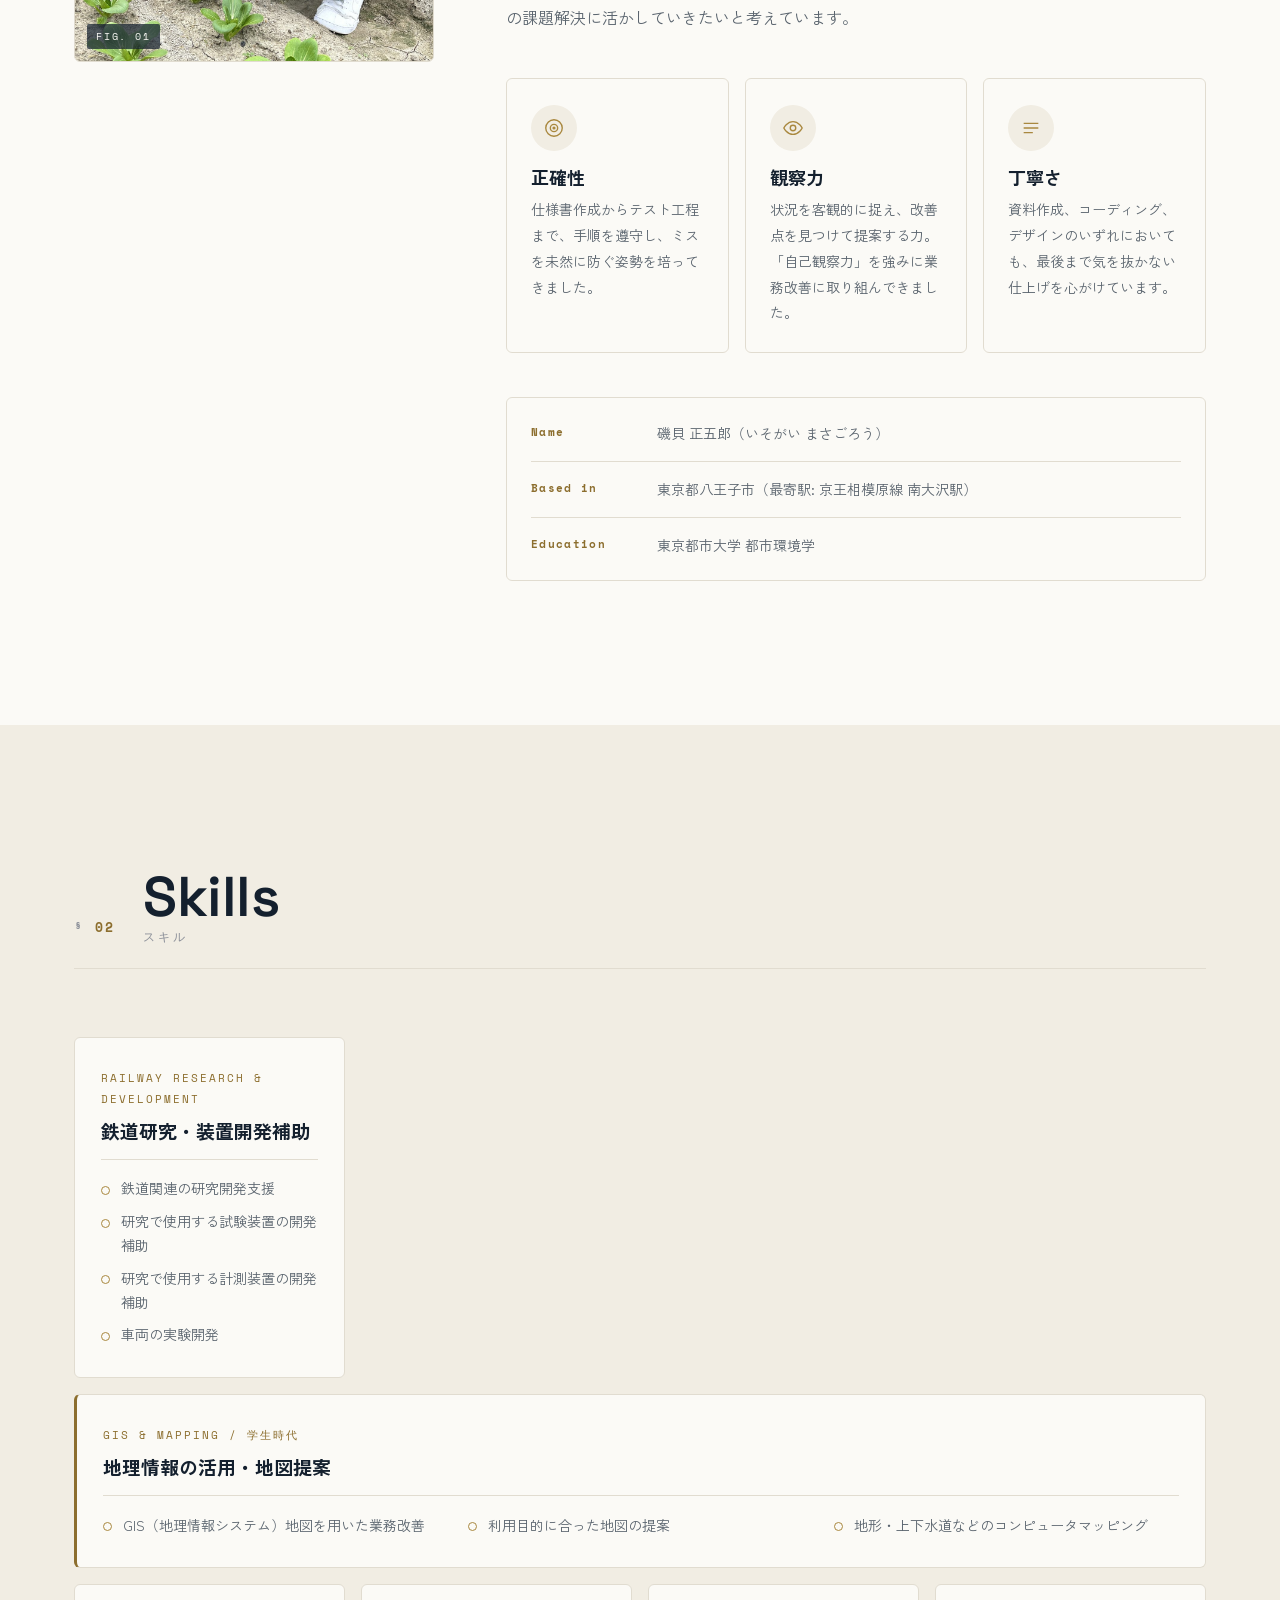
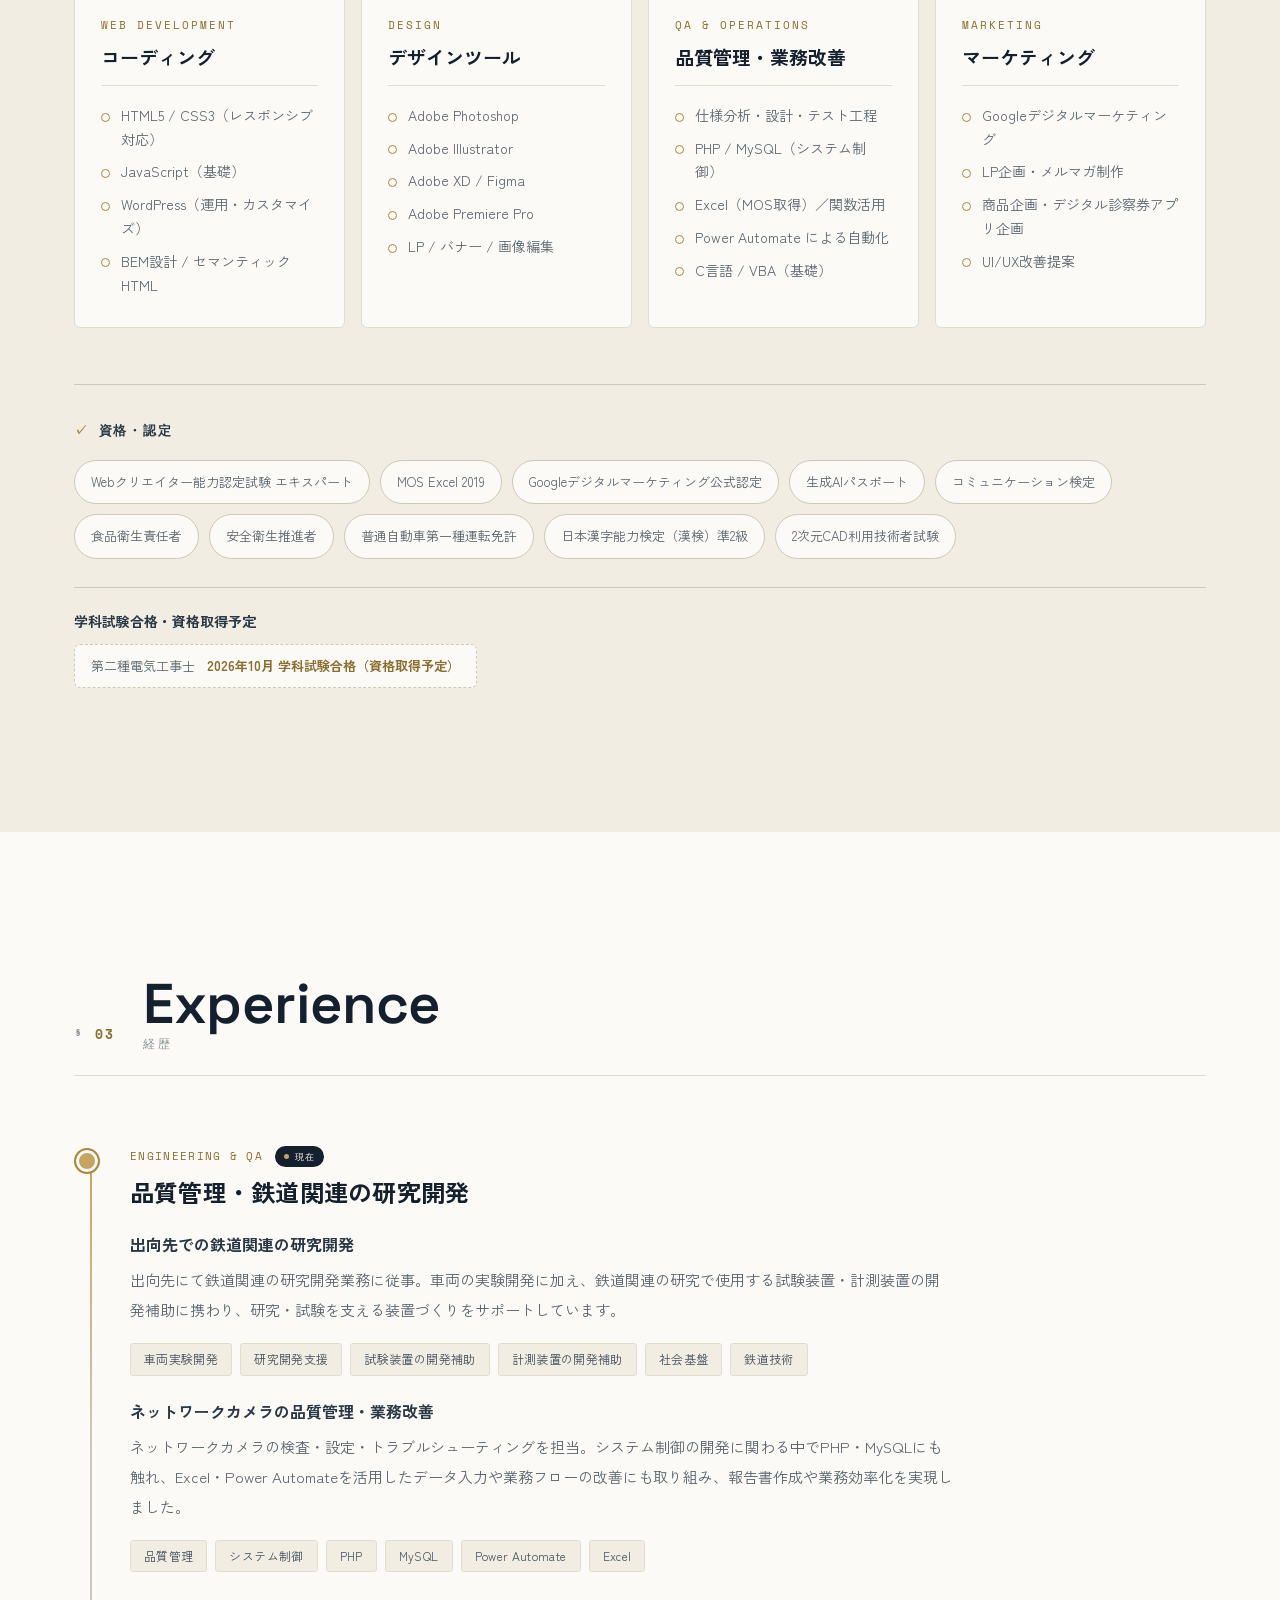
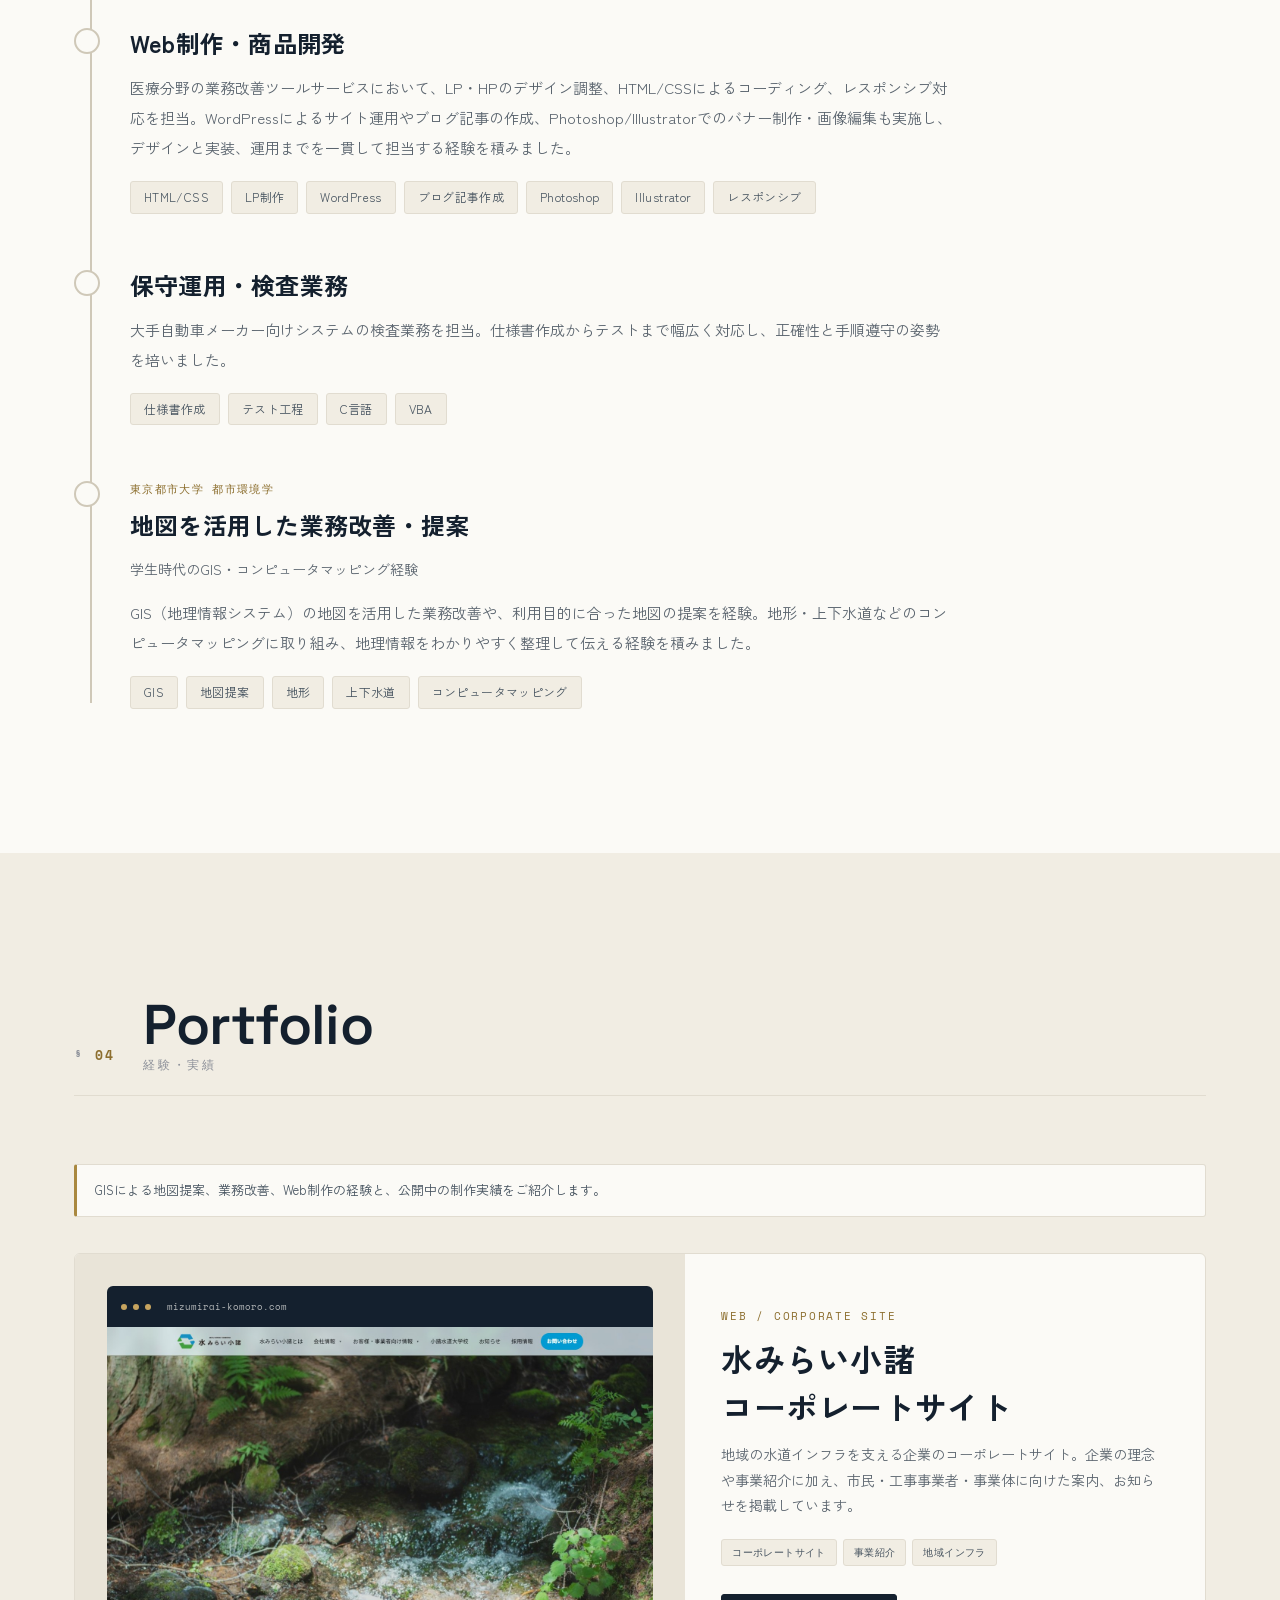
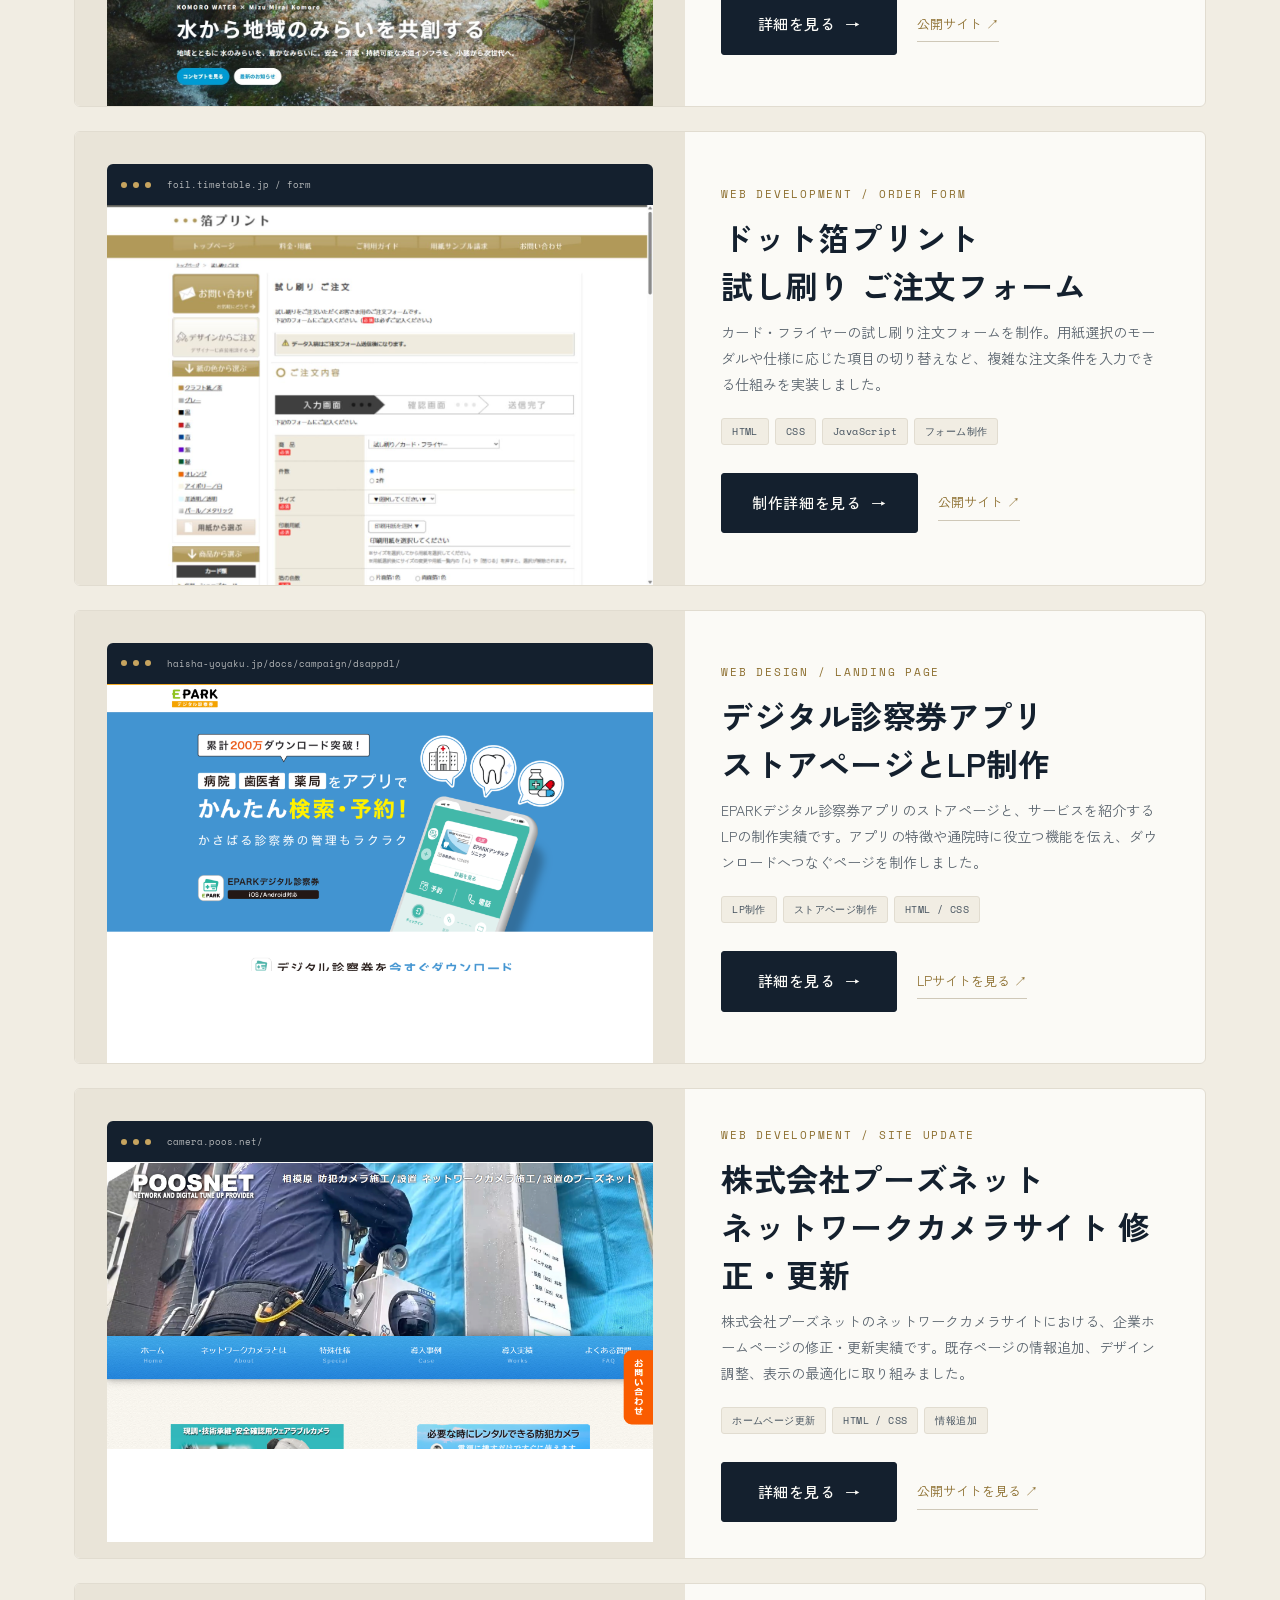
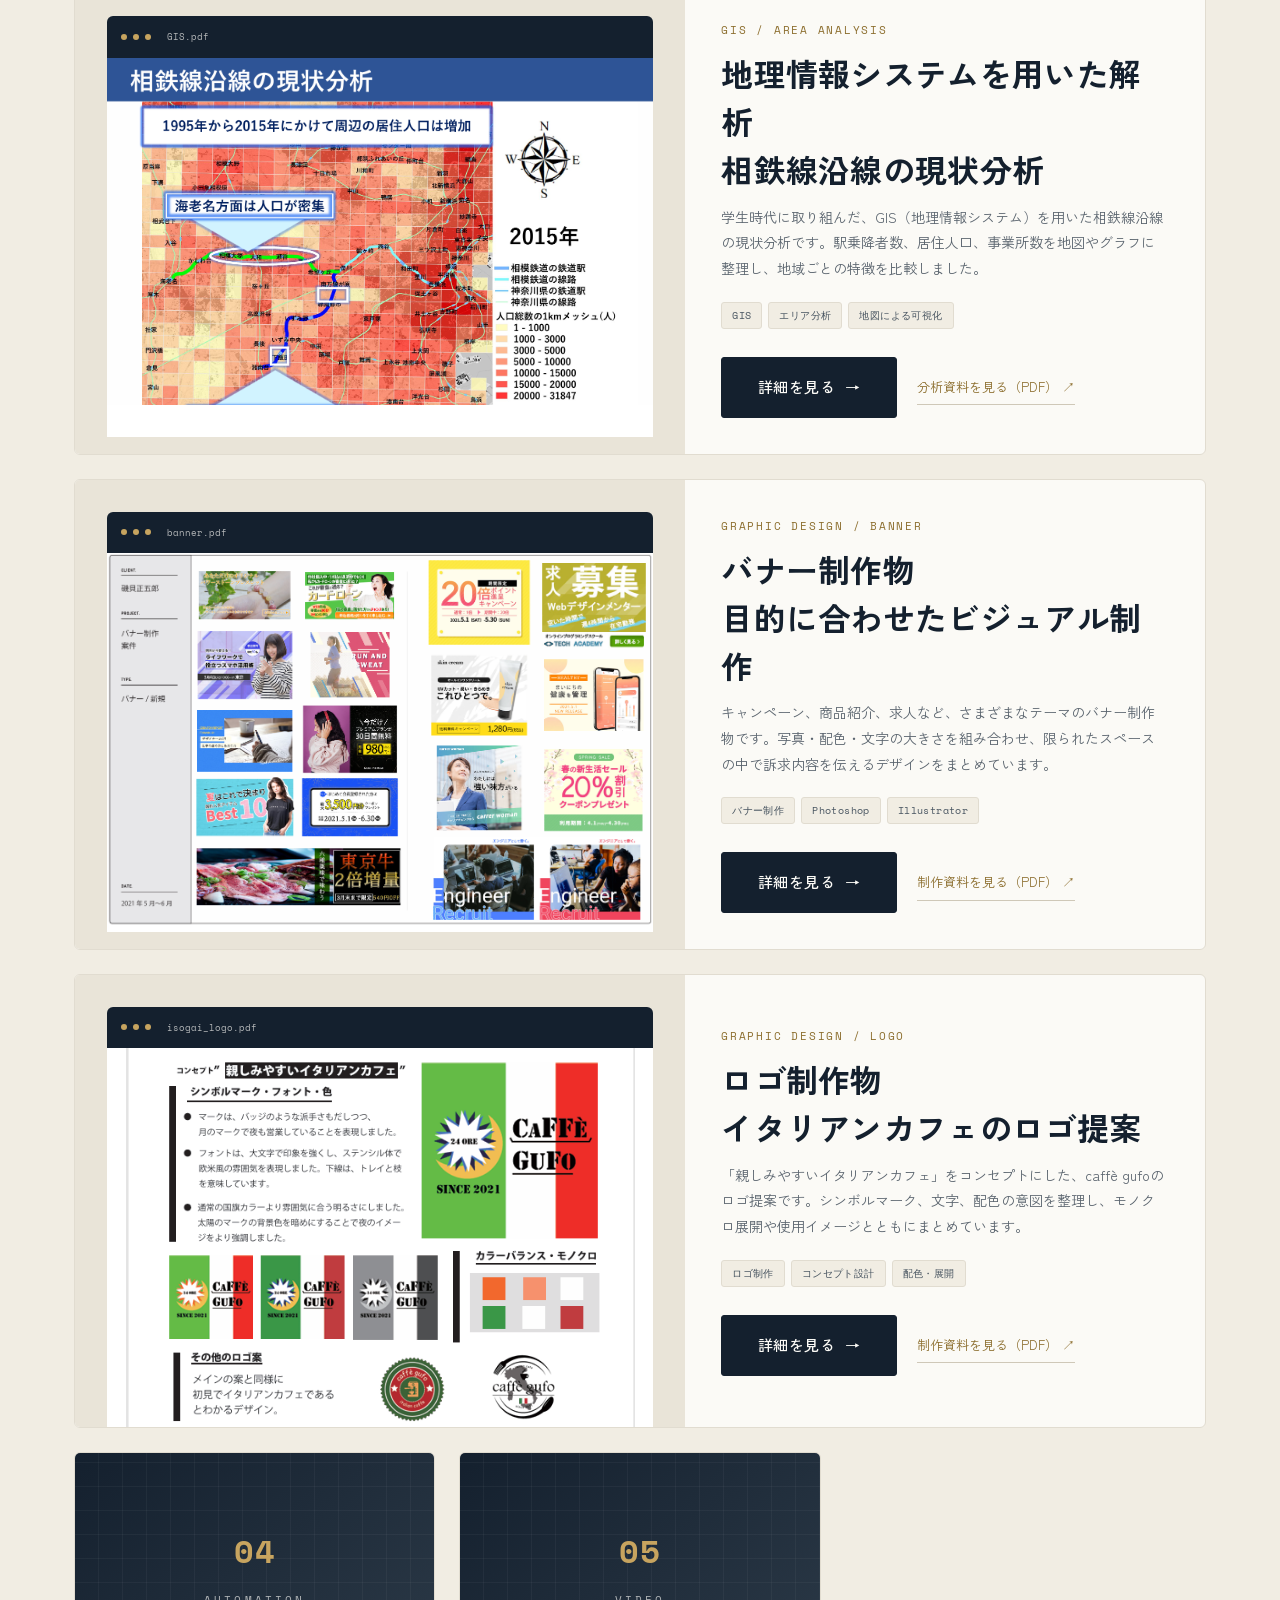
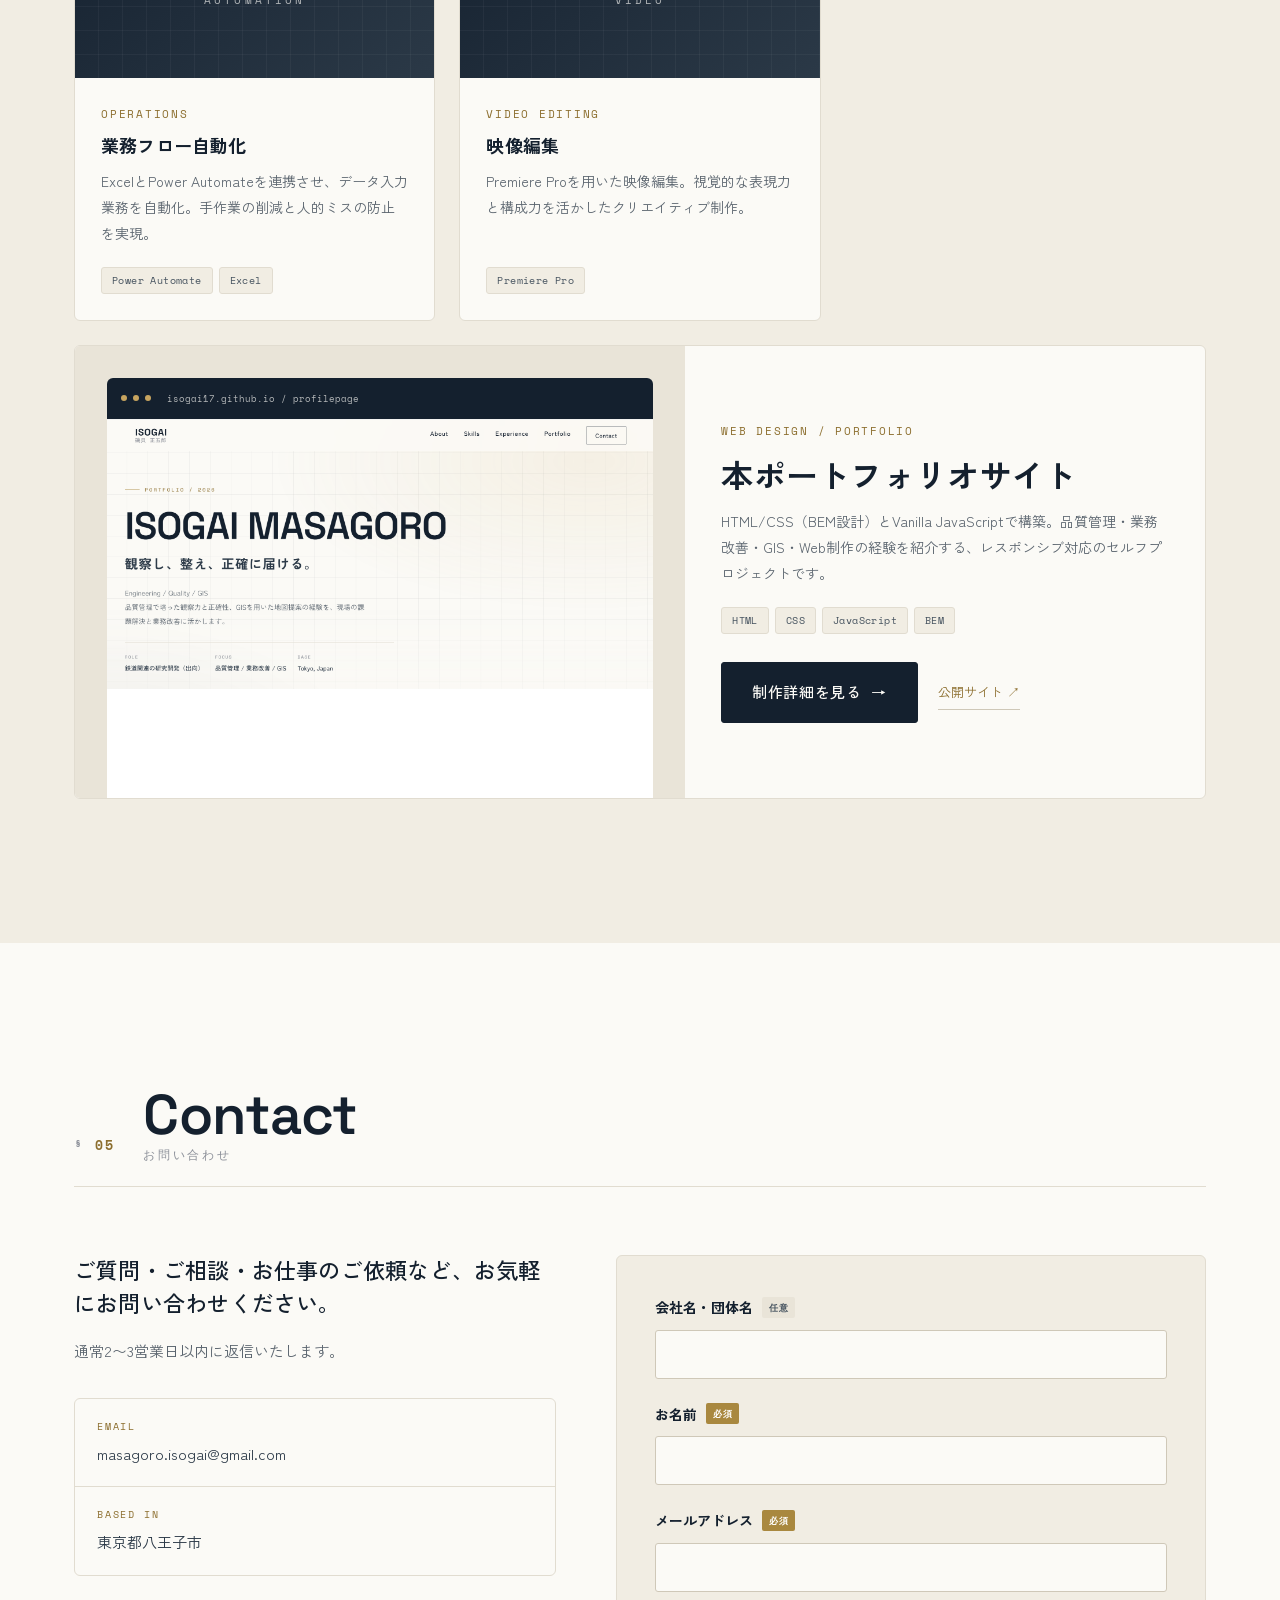
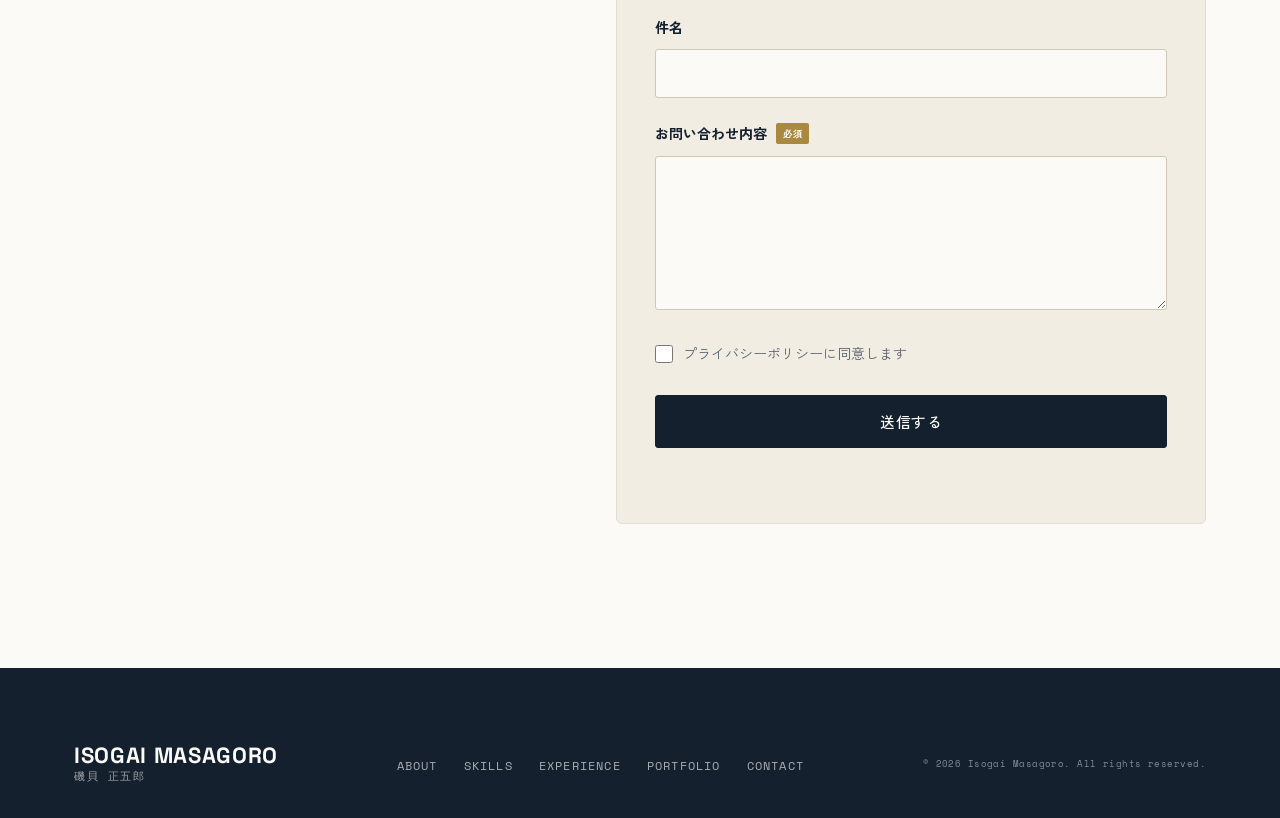
==== commit 86e6ba2f: "Add kanji and 2D CAD certifications" ====
--- a/index.html
+++ b/index.html
@@ -269,6 +269,8 @@
             <li class="cert-badge">食品衛生責任者</li>
             <li class="cert-badge">安全衛生推進者</li>
             <li class="cert-badge">普通自動車第一種運転免許</li>
+            <li class="cert-badge">日本漢字能力検定（漢検）準2級</li>
+            <li class="cert-badge">2次元CAD利用技術者試験</li>
           </ul>
           <div class="skills__planned">
             <h4 class="skills__planned-title">学科試験合格・資格取得予定</h4>
